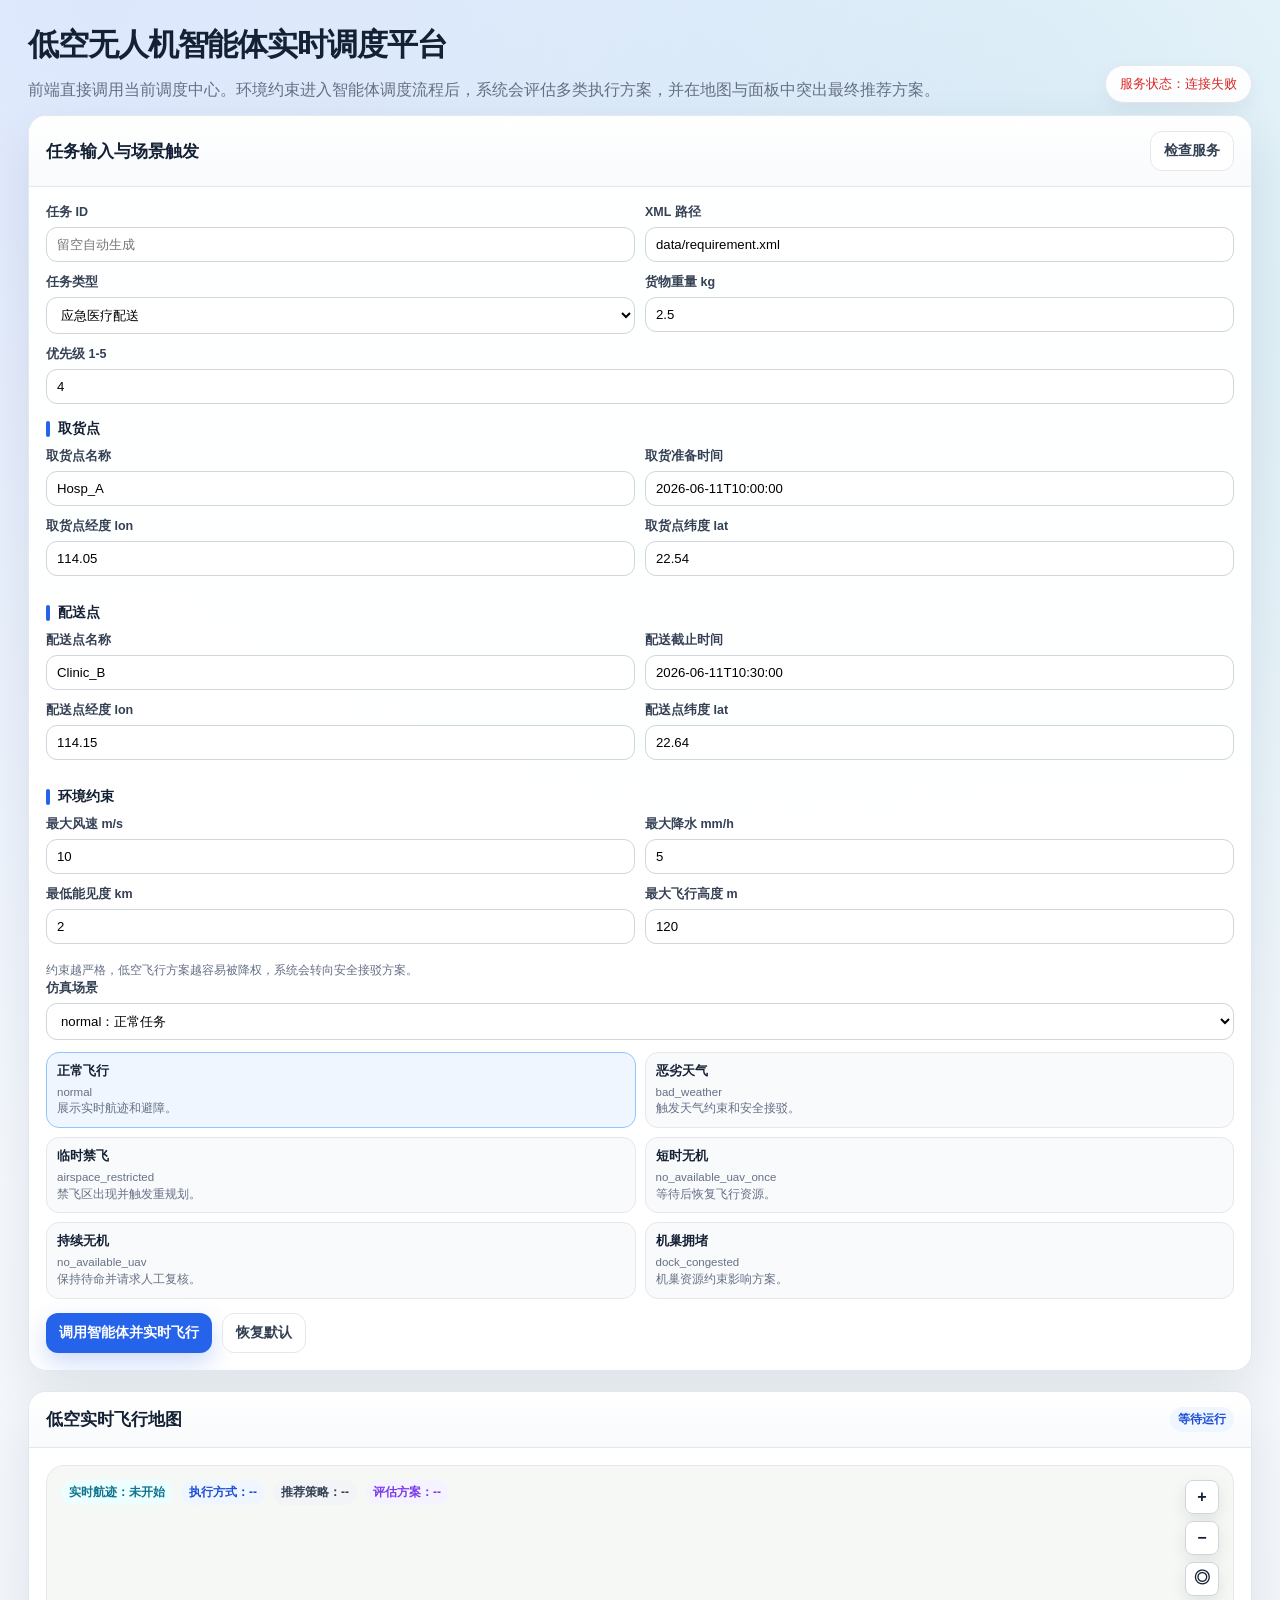
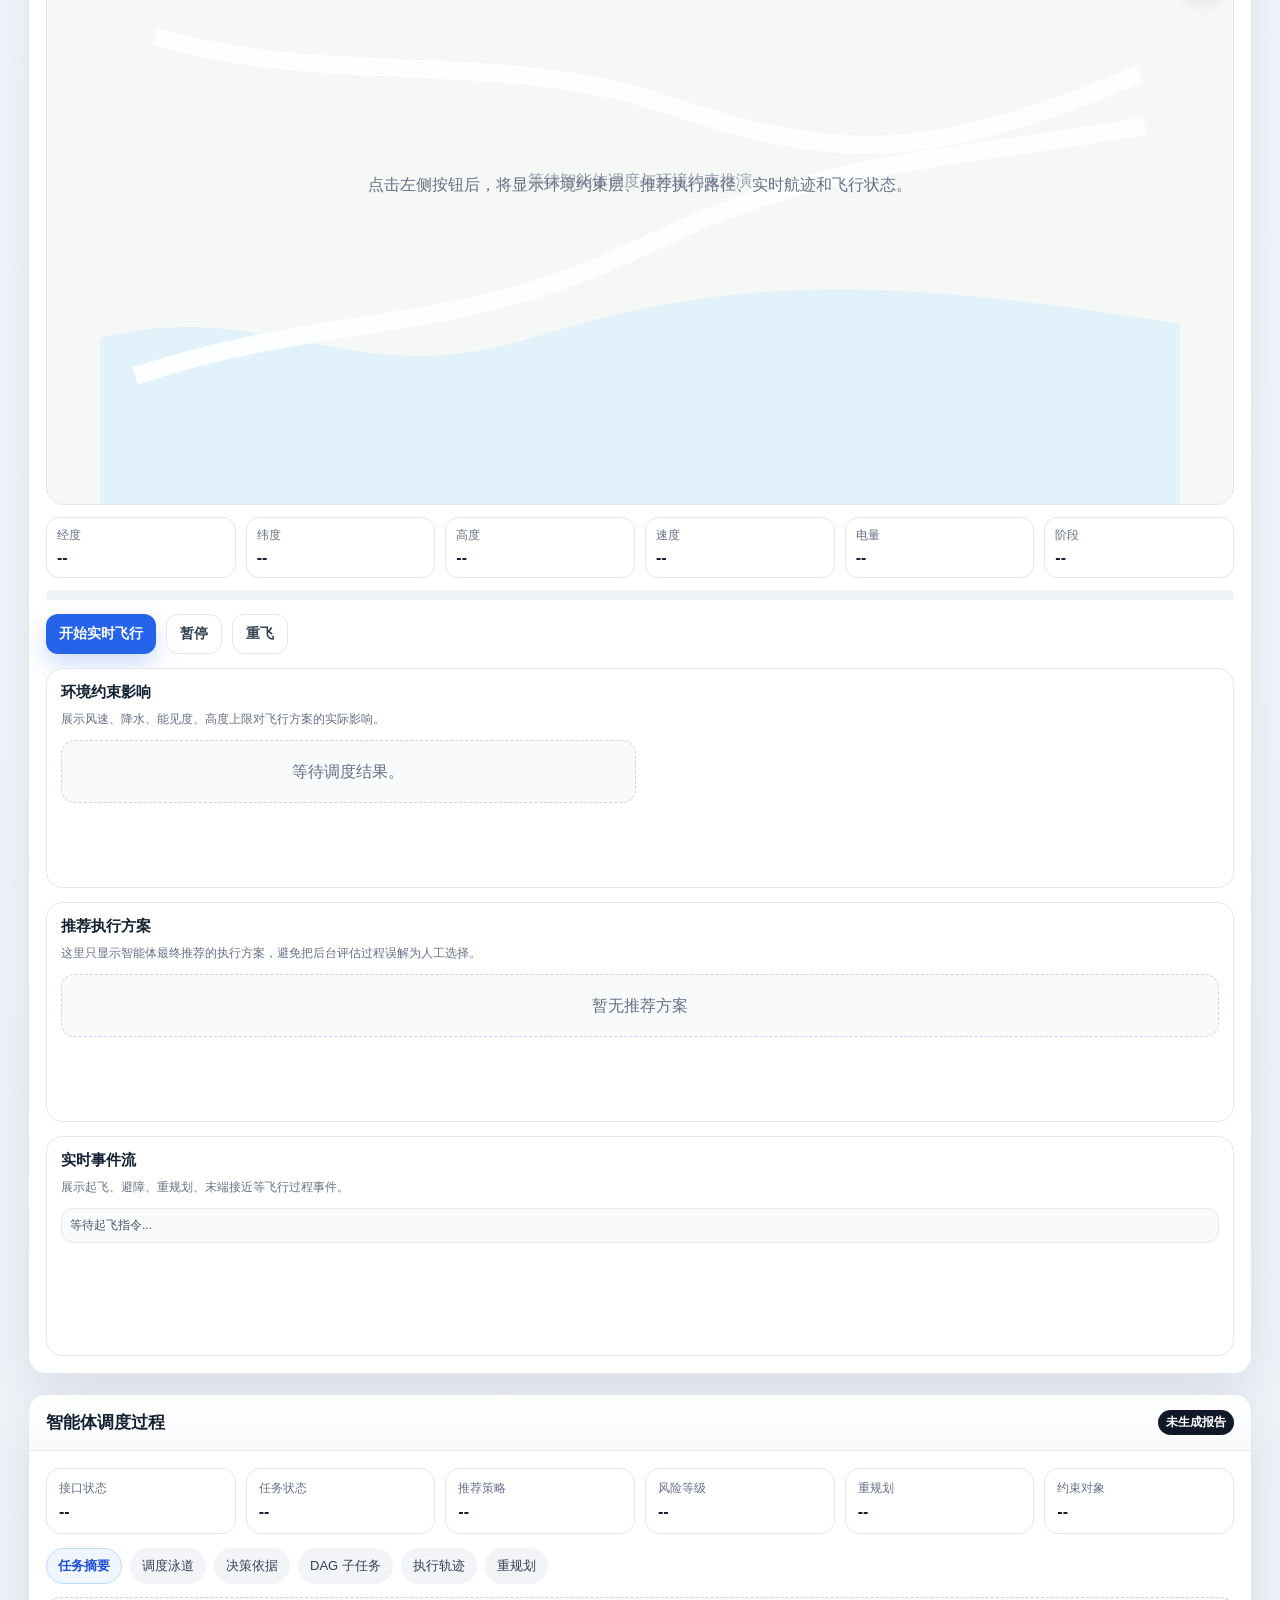
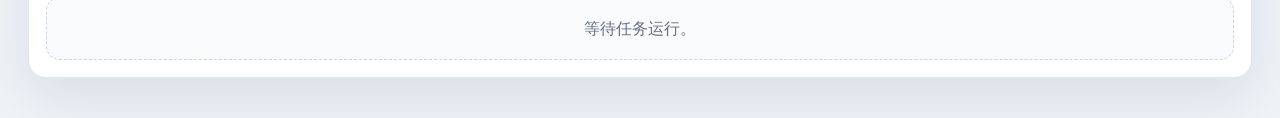
==== agent_code-master/frontend/index.html @ 15589f0a "Localize execution mode and clarify environmental constraint impacts" ====
<!doctype html>
<html lang="zh-CN">
<head>
  <meta charset="utf-8" />
  <meta name="viewport" content="width=device-width, initial-scale=1" />
  <title>低空无人机智能体实时调度平台</title>
  <style>
    :root{
      --bg:#eef3f8;--panel:#fff;--soft:#f8fafc;--text:#142033;--muted:#667085;--line:#e5e7eb;
      --blue:#2563eb;--cyan:#0891b2;--green:#059669;--red:#dc2626;--orange:#d97706;--purple:#7c3aed;--dark:#0f172a;--map:#f3f5ef;
      --shadow:0 20px 52px rgba(15,23,42,.09);--radius:18px
    }
    *{box-sizing:border-box}body{margin:0;min-height:100vh;color:var(--text);font-family:-apple-system,BlinkMacSystemFont,"Segoe UI","Microsoft YaHei",Arial,sans-serif;background:radial-gradient(circle at 8% 0%,rgba(37,99,235,.13),transparent 34%),radial-gradient(circle at 85% 8%,rgba(8,145,178,.12),transparent 30%),linear-gradient(180deg,#f8fbff 0%,var(--bg) 100%)}
    header{max-width:1760px;margin:0 auto;padding:24px 28px 12px}.topbar{display:flex;justify-content:space-between;align-items:flex-end;gap:18px;flex-wrap:wrap}h1{margin:0;font-size:31px;letter-spacing:-.035em}.subtitle{margin-top:10px;color:var(--muted);line-height:1.7;max-width:1120px}.status-pill{background:rgba(255,255,255,.95);border:1px solid var(--line);border-radius:999px;padding:9px 14px;box-shadow:0 8px 20px rgba(15,23,42,.05);font-size:13px;color:var(--muted)}
    main{max-width:1760px;margin:0 auto;padding:0 28px 40px;display:grid;grid-template-columns:430px minmax(900px,1fr);gap:20px}@media(max-width:1280px){main{grid-template-columns:1fr}}@media(max-width:720px){header,main{padding-left:14px;padding-right:14px}}
    .card{background:rgba(255,255,255,.96);border:1px solid rgba(226,232,240,.98);border-radius:var(--radius);box-shadow:var(--shadow);overflow:hidden}.card-header{display:flex;justify-content:space-between;align-items:center;gap:12px;padding:15px 17px;border-bottom:1px solid var(--line);background:linear-gradient(180deg,#fff,#f8fafc)}.card-header h2{margin:0;font-size:17px}.card-body{padding:17px}
    label{display:block;margin-bottom:6px;font-size:12.5px;font-weight:800;color:#344054}input,select{width:100%;border:1px solid #d0d5dd;background:#fff;border-radius:11px;padding:9px 10px;font-size:13.2px;outline:none}input:focus,select:focus{border-color:#93c5fd;box-shadow:0 0 0 4px rgba(59,130,246,.13)}.field{margin-bottom:12px}.hint{margin-top:6px;color:var(--muted);font-size:12px;line-height:1.45}.grid-2{display:grid;grid-template-columns:1fr 1fr;gap:10px}.section-title{display:flex;align-items:center;gap:8px;margin:16px 0 10px;font-size:14px;font-weight:900}.section-title:before{content:'';width:4px;height:16px;border-radius:999px;background:var(--blue)}
    button{border:none;border-radius:12px;padding:10px 13px;font-size:13.5px;font-weight:900;cursor:pointer;transition:transform .12s,background .12s,box-shadow .12s}button:hover{transform:translateY(-1px)}button:disabled{opacity:.55;cursor:not-allowed;transform:none}.btn-row{display:flex;gap:10px;flex-wrap:wrap;margin-top:14px}.btn-primary{background:var(--blue);color:#fff;box-shadow:0 10px 24px rgba(37,99,235,.23)}.btn-ghost{background:#fff;color:#344054;border:1px solid var(--line)}
    .scenario-grid{display:grid;grid-template-columns:1fr 1fr;gap:9px}.scenario{padding:10px;border:1px solid var(--line);border-radius:13px;background:var(--soft);cursor:pointer;transition:all .14s}.scenario.active,.scenario:hover{background:#eff6ff;border-color:#93c5fd}.scenario strong{display:block;font-size:12.5px}.scenario span{display:block;color:var(--muted);font-size:11.5px;line-height:1.45;margin-top:4px}
    .right-grid{display:grid;gap:20px}.map-wrap{border:1px solid var(--line);border-radius:18px;overflow:hidden;position:relative;height:640px;background:var(--map)}#flightSvg{width:100%;height:640px;display:block}.map-empty{position:absolute;inset:0;display:flex;align-items:center;justify-content:center;text-align:center;color:var(--muted);padding:28px;line-height:1.7;pointer-events:none;background:rgba(248,251,255,.32)}.map-badge{position:absolute;left:14px;top:14px;display:flex;gap:8px;flex-wrap:wrap;z-index:5}.map-tools{position:absolute;right:14px;top:14px;display:grid;gap:7px;z-index:5}.tool-btn{width:34px;height:34px;border-radius:8px;background:rgba(255,255,255,.96);border:1px solid #d0d5dd;display:grid;place-items:center;font-weight:900;box-shadow:0 6px 16px rgba(15,23,42,.09)}
    .tag{display:inline-flex;align-items:center;border-radius:999px;padding:4px 8px;font-size:12px;font-weight:900;background:#f2f4f7;color:#344054;white-space:nowrap}.tag.good{background:#ecfdf3;color:var(--green)}.tag.warn{background:#fffaeb;color:var(--orange)}.tag.bad{background:#fef2f2;color:var(--red)}.tag.blue{background:#eff6ff;color:#1d4ed8}.tag.cyan{background:#ecfeff;color:#0e7490}.tag.purple{background:#f5f3ff;color:var(--purple)}.tag.dark{background:#111827;color:#fff}
    .below-map{display:grid;grid-template-columns:1.05fr 1.15fr 1fr;gap:14px;margin-top:14px}@media(max-width:1280px){.below-map{grid-template-columns:1fr}}.panel-box{border:1px solid var(--line);border-radius:16px;background:#fff;padding:14px;min-height:220px}.panel-box h3{margin:0 0 8px;font-size:15px}.panel-sub{margin:0 0 12px;color:var(--muted);font-size:12px;line-height:1.5}
    .constraint-grid{display:grid;grid-template-columns:1fr 1fr;gap:9px}.constraint{border:1px solid var(--line);border-radius:12px;padding:10px;background:#f8fafc}.constraint .name{font-size:11.5px;color:var(--muted);margin-bottom:5px}.constraint .value{font-size:15px;font-weight:900}.constraint.good{border-color:#bbf7d0;background:#ecfdf3}.constraint.warn{border-color:#fed7aa;background:#fff7ed}.constraint.bad{border-color:#fecaca;background:#fef2f2}
    .metric-grid{display:grid;grid-template-columns:repeat(6,1fr);gap:10px;margin-top:12px}@media(max-width:1000px){.metric-grid{grid-template-columns:repeat(2,1fr)}}.metric{background:#fff;border:1px solid var(--line);border-radius:13px;padding:10px}.metric .name{color:var(--muted);font-size:11.5px;margin-bottom:6px}.metric .value{font-size:16px;font-weight:900;overflow-wrap:anywhere}.progress-wrap{margin-top:12px;background:#eef2f7;border-radius:999px;overflow:hidden;height:10px}.progress-bar{height:100%;width:0%;background:linear-gradient(90deg,#2563eb,#06b6d4,#10b981)}
    .event-list{display:grid;gap:8px;max-height:245px;overflow:auto}.event-item{border:1px solid var(--line);border-radius:12px;padding:8px;background:#f8fafc;font-size:12px;color:#475467;line-height:1.45}.event-item.active{border-color:#06b6d4;background:#ecfeff;color:#0e7490;font-weight:800}.recommend-box{border:1px solid #bfdbfe;background:#eff6ff;border-radius:14px;padding:12px}.recommend-box h4{margin:0 0 8px;font-size:15px}.recommend-box p{margin:6px 0;color:#334155;font-size:12.5px;line-height:1.55}.reason-list{display:grid;gap:7px;margin-top:10px}.reason-item{background:#fff;border:1px solid #dbeafe;border-radius:10px;padding:8px;font-size:12px;color:#334155;line-height:1.45}
    .kpis{display:grid;grid-template-columns:repeat(6,minmax(0,1fr));gap:10px;margin-bottom:14px}@media(max-width:980px){.kpis{grid-template-columns:repeat(2,1fr)}}.kpi{border:1px solid var(--line);border-radius:14px;padding:12px;background:#fff}.kpi .name{color:var(--muted);font-size:11.5px;margin-bottom:7px}.kpi .value{font-size:16px;font-weight:900;overflow-wrap:anywhere}.tabs{display:flex;gap:8px;flex-wrap:wrap;margin-bottom:13px}.tab{padding:8px 11px;border-radius:999px;background:#f2f4f7;color:#344054;font-size:13px;cursor:pointer;border:1px solid transparent}.tab.active{background:#eff6ff;color:#1d4ed8;border-color:#bfdbfe;font-weight:900}.panel{display:none}.panel.active{display:block}table{width:100%;border-collapse:collapse;border:1px solid var(--line);border-radius:12px;overflow:hidden;font-size:12.8px}th,td{text-align:left;padding:9px 10px;border-bottom:1px solid var(--line);vertical-align:top}th{background:#f8fafc;color:#475467;font-size:12px}tr:last-child td{border-bottom:none}.log-list{display:grid;gap:8px}.log-item{border:1px solid var(--line);background:#fff;border-radius:13px;padding:10px}.log-top{display:flex;justify-content:space-between;gap:8px;flex-wrap:wrap;margin-bottom:6px}.log-desc{color:var(--muted);font-size:12px;line-height:1.55;overflow-wrap:anywhere}.empty{padding:18px;border:1px dashed #cbd5e1;border-radius:14px;color:var(--muted);background:#f8fafc;text-align:center;line-height:1.6}.error-box{display:none;margin-top:13px;padding:12px;border:1px solid #fecaca;border-radius:13px;background:#fef2f2;color:#991b1b;white-space:pre-wrap;font-size:12.8px;line-height:1.55}.swimlane{display:grid;gap:10px}.lane{display:grid;grid-template-columns:150px 1fr;gap:10px;align-items:stretch}.lane-title{background:#111827;color:#fff;border-radius:12px;padding:10px;font-weight:900;font-size:12.5px}.lane-body{display:flex;gap:8px;flex-wrap:wrap;border:1px solid var(--line);border-radius:12px;padding:9px;background:#fff}.task-box{min-width:135px;border:1px solid var(--line);border-radius:12px;padding:9px;background:#f8fafc}.task-box strong{display:block;font-size:12.5px;margin-bottom:5px}.task-box small{color:var(--muted);line-height:1.4}
  </style>
</head>
<body>
<header><div class="topbar"><div><h1>低空无人机智能体实时调度平台</h1><div class="subtitle">前端直接调用当前调度中心。环境约束进入智能体调度流程后，系统会评估多类执行方案，并在地图与面板中突出最终推荐方案。</div></div><div class="status-pill" id="serviceStatus">服务状态：未检查</div></div></header>
<main>
  <section class="card"><div class="card-header"><h2>任务输入与场景触发</h2><button class="btn-ghost" onclick="checkHealth()">检查服务</button></div><div class="card-body">
    <div class="grid-2"><div class="field"><label>任务 ID</label><input id="taskId" placeholder="留空自动生成"></div><div class="field"><label>XML 路径</label><input id="xmlPath" value="data/requirement.xml"></div></div>
    <div class="grid-2"><div class="field"><label>任务类型</label><select id="missionType"><option value="emergency_medical">应急医疗配送</option><option value="emergency_supply">应急物资配送</option><option value="standard_delivery">普通低空配送</option></select></div><div class="field"><label>货物重量 kg</label><input id="cargoWeight" type="number" step="0.1" value="2.5"></div></div>
    <div class="field"><label>优先级 1-5</label><input id="priority" type="number" min="1" max="5" value="4"></div>
    <div class="section-title">取货点</div><div class="grid-2"><div class="field"><label>取货点名称</label><input id="pickupId" value="Hosp_A"></div><div class="field"><label>取货准备时间</label><input id="pickupReady" value="2026-06-11T10:00:00"></div></div><div class="grid-2"><div class="field"><label>取货点经度 lon</label><input id="pickupLon" type="number" step="0.000001" value="114.05"></div><div class="field"><label>取货点纬度 lat</label><input id="pickupLat" type="number" step="0.000001" value="22.54"></div></div>
    <div class="section-title">配送点</div><div class="grid-2"><div class="field"><label>配送点名称</label><input id="dropoffId" value="Clinic_B"></div><div class="field"><label>配送截止时间</label><input id="dropoffDeadline" value="2026-06-11T10:30:00"></div></div><div class="grid-2"><div class="field"><label>配送点经度 lon</label><input id="dropoffLon" type="number" step="0.000001" value="114.15"></div><div class="field"><label>配送点纬度 lat</label><input id="dropoffLat" type="number" step="0.000001" value="22.64"></div></div>
    <div class="section-title">环境约束</div><div class="grid-2"><div class="field"><label>最大风速 m/s</label><input id="maxWind" type="number" step="0.1" value="10"></div><div class="field"><label>最大降水 mm/h</label><input id="maxRain" type="number" step="0.1" value="5"></div></div><div class="grid-2"><div class="field"><label>最低能见度 km</label><input id="minVisibility" type="number" step="0.1" value="2"></div><div class="field"><label>最大飞行高度 m</label><input id="maxAltitude" type="number" step="1" value="120"></div></div><div class="hint">约束越严格，低空飞行方案越容易被降权，系统会转向安全接驳方案。</div>
    <div class="field"><label>仿真场景</label><select id="scenarioSelect" onchange="setScenario(this.value)"><option value="normal">normal：正常任务</option><option value="bad_weather">bad_weather：恶劣天气</option><option value="airspace_restricted">airspace_restricted：临时禁飞</option><option value="no_available_uav_once">no_available_uav_once：无人机短时不可用</option><option value="no_available_uav">no_available_uav：持续无可用无人机</option><option value="dock_congested">dock_congested：机巢拥堵</option></select></div>
    <div class="scenario-grid" id="scenarioGrid"></div><div class="btn-row"><button class="btn-primary" id="runBtn" onclick="submitTask()">调用智能体并实时飞行</button><button class="btn-ghost" onclick="resetDefaults()">恢复默认</button></div><div class="error-box" id="errorBox"></div>
  </div></section>
  <section class="right-grid">
    <section class="card"><div class="card-header"><h2>低空实时飞行地图</h2><span class="tag blue" id="activeScenario">等待运行</span></div><div class="card-body">
      <div class="map-wrap"><div class="map-badge"><span class="tag cyan" id="liveBadge">实时航迹：未开始</span><span class="tag blue" id="mapMode">执行方式：--</span><span class="tag" id="mapAlgo">推荐策略：--</span><span class="tag purple" id="mapCandidateCount">评估方案：--</span></div><div class="map-tools"><div class="tool-btn">+</div><div class="tool-btn">−</div><div class="tool-btn">◎</div></div><svg id="flightSvg" viewBox="0 0 1080 640" aria-label="低空实时飞行地图"></svg><div class="map-empty" id="mapEmpty">点击左侧按钮后，将显示环境约束层、推荐执行路径、实时航迹和飞行状态。</div></div>
      <div class="metric-grid"><div class="metric"><div class="name">经度</div><div class="value" id="teleLon">--</div></div><div class="metric"><div class="name">纬度</div><div class="value" id="teleLat">--</div></div><div class="metric"><div class="name">高度</div><div class="value" id="teleAlt">--</div></div><div class="metric"><div class="name">速度</div><div class="value" id="teleSpeed">--</div></div><div class="metric"><div class="name">电量</div><div class="value" id="teleBattery">--</div></div><div class="metric"><div class="name">阶段</div><div class="value" id="telePhase">--</div></div></div><div class="progress-wrap"><div class="progress-bar" id="liveProgress"></div></div><div class="btn-row"><button class="btn-primary" onclick="playTelemetry()">开始实时飞行</button><button class="btn-ghost" onclick="pauseTelemetry()">暂停</button><button class="btn-ghost" onclick="restartTelemetry()">重飞</button></div>
      <div class="below-map"><div class="panel-box"><h3>环境约束影响</h3><p class="panel-sub">展示风速、降水、能见度、高度上限对飞行方案的实际影响。</p><div class="constraint-grid" id="constraintPanel"><div class="empty">等待调度结果。</div></div></div><div class="panel-box"><h3>推荐执行方案</h3><p class="panel-sub">这里只显示智能体最终推荐的执行方案，避免把后台评估过程误解为人工选择。</p><div id="routeList"><div class="empty">暂无推荐方案</div></div></div><div class="panel-box"><h3>实时事件流</h3><p class="panel-sub">展示起飞、避障、重规划、末端接近等飞行过程事件。</p><div class="event-list" id="eventList"><div class="event-item">等待起飞指令...</div></div></div></div>
    </div></section>
    <section class="card"><div class="card-header"><h2>智能体调度过程</h2><span class="tag dark" id="reportPath">未生成报告</span></div><div class="card-body"><div class="kpis"><div class="kpi"><div class="name">接口状态</div><div class="value" id="kpiCode">--</div></div><div class="kpi"><div class="name">任务状态</div><div class="value" id="kpiStatus">--</div></div><div class="kpi"><div class="name">推荐策略</div><div class="value" id="kpiAlgo">--</div></div><div class="kpi"><div class="name">风险等级</div><div class="value" id="kpiRisk">--</div></div><div class="kpi"><div class="name">重规划</div><div class="value" id="kpiReplan">--</div></div><div class="kpi"><div class="name">约束对象</div><div class="value" id="kpiObstacles">--</div></div></div><div class="tabs"><div class="tab active" onclick="showTab('summary')">任务摘要</div><div class="tab" onclick="showTab('lanes')">调度泳道</div><div class="tab" onclick="showTab('decision')">决策依据</div><div class="tab" onclick="showTab('tasks')">DAG 子任务</div><div class="tab" onclick="showTab('trace')">执行轨迹</div><div class="tab" onclick="showTab('replan')">重规划</div></div><div class="panel active" id="panel-summary"><div class="empty">等待任务运行。</div></div><div class="panel" id="panel-lanes"><div class="empty">等待调度泳道。</div></div><div class="panel" id="panel-decision"><div class="empty">等待决策依据。</div></div><div class="panel" id="panel-tasks"><div class="empty">暂无子任务。</div></div><div class="panel" id="panel-trace"><div class="empty">暂无执行轨迹。</div></div><div class="panel" id="panel-replan"><div class="empty">暂无重规划事件。</div></div></div></section>
  </section>
</main>
<script>
const scenarios=[{id:'normal',title:'正常飞行',desc:'展示实时航迹和避障。'},{id:'bad_weather',title:'恶劣天气',desc:'触发天气约束和安全接驳。'},{id:'airspace_restricted',title:'临时禁飞',desc:'禁飞区出现并触发重规划。'},{id:'no_available_uav_once',title:'短时无机',desc:'等待后恢复飞行资源。'},{id:'no_available_uav',title:'持续无机',desc:'保持待命并请求人工复核。'},{id:'dock_congested',title:'机巢拥堵',desc:'机巢资源约束影响方案。'}];
let lastResponse=null,telemetry=[],telemetryTimer=null,telemetryIndex=0,projectPoint=null,selectedRouteId='',actualTrail=[],lastHeading=0,currentEvents=[],lastPayload=null;const W=1080,H=640,pad=66;
function init(){resetDefaults(false);renderScenarios();drawEmptyMap();checkHealth(false)}
function resetDefaults(clearTask=true){if(clearTask)document.getElementById('taskId').value='';document.getElementById('xmlPath').value='data/requirement.xml';document.getElementById('missionType').value='emergency_medical';document.getElementById('cargoWeight').value='2.5';document.getElementById('priority').value='4';document.getElementById('pickupId').value='Hosp_A';document.getElementById('pickupLon').value='114.05';document.getElementById('pickupLat').value='22.54';document.getElementById('pickupReady').value='2026-06-11T10:00:00';document.getElementById('dropoffId').value='Clinic_B';document.getElementById('dropoffLon').value='114.15';document.getElementById('dropoffLat').value='22.64';document.getElementById('dropoffDeadline').value='2026-06-11T10:30:00';document.getElementById('maxWind').value='10';document.getElementById('maxRain').value='5';document.getElementById('minVisibility').value='2';document.getElementById('maxAltitude').value='120';setScenario('normal')}
function renderScenarios(){document.getElementById('scenarioGrid').innerHTML=scenarios.map(s=>`<div class="scenario" data-scenario="${s.id}" onclick="setScenario('${s.id}')"><strong>${s.title}</strong><span>${s.id}<br>${s.desc}</span></div>`).join('');setScenario(document.getElementById('scenarioSelect').value)}function setScenario(id){document.getElementById('scenarioSelect').value=id;document.querySelectorAll('.scenario').forEach(el=>el.classList.toggle('active',el.dataset.scenario===id))}function apiUrl(path){return path}async function checkHealth(showError=true){try{const res=await fetch(apiUrl('/health'));const data=await res.json();document.getElementById('serviceStatus').textContent=`服务状态：${data.status} / ${data.service}`;document.getElementById('serviceStatus').style.color='#059669'}catch(e){document.getElementById('serviceStatus').textContent='服务状态：连接失败';document.getElementById('serviceStatus').style.color='#dc2626';if(showError)showErrorBox(`无法访问调度中心：${e.message}`)}}
function numberFrom(id,label){const v=Number(document.getElementById(id).value);if(Number.isNaN(v))throw new Error(`${label} 必须是数字`);return v}function buildPayload(){return{task_id:document.getElementById('taskId').value.trim(),requirement_xml_path:document.getElementById('xmlPath').value.trim()||'data/requirement.xml',mission_type:document.getElementById('missionType').value,delivery_points:[{id:document.getElementById('pickupId').value.trim()||'pickup',lon:numberFrom('pickupLon','取货点经度'),lat:numberFrom('pickupLat','取货点纬度'),role:'pickup',ready_time:document.getElementById('pickupReady').value.trim()},{id:document.getElementById('dropoffId').value.trim()||'dropoff',lon:numberFrom('dropoffLon','配送点经度'),lat:numberFrom('dropoffLat','配送点纬度'),role:'dropoff',deadline:document.getElementById('dropoffDeadline').value.trim()}],cargo_weight_kg:numberFrom('cargoWeight','货物重量'),priority:numberFrom('priority','优先级'),environmental_constraints:{max_wind_speed_mps:numberFrom('maxWind','最大风速'),max_precipitation_mm_h:numberFrom('maxRain','最大降水'),minimum_visibility_km:numberFrom('minVisibility','最低能见度'),maximum_altitude_m:numberFrom('maxAltitude','最大飞行高度')},output_requirements:{format:'json',need_risk_assessment:true,need_orchestration_trace:true},simulation_scenario:document.getElementById('scenarioSelect').value}}
async function submitTask(){clearError();const runBtn=document.getElementById('runBtn');runBtn.disabled=true;document.getElementById('activeScenario').textContent='正在调用调度中心与算法服务...';pauseTelemetry();setEmpty('panel-lanes','正在生成智能体调度泳道...');try{const payload=buildPayload();lastPayload=payload;const res=await fetch(apiUrl('/api/v1/task/submit'),{method:'POST',headers:{'Content-Type':'application/json'},body:JSON.stringify(payload)});const data=await res.json();if(!res.ok)throw new Error(JSON.stringify(data,null,2));lastResponse=data;renderResponse(data,payload.simulation_scenario)}catch(e){showErrorBox(e.message)}finally{runBtn.disabled=false}}
function modeLabel(v){const t=String(v||'');if(t.includes('ground'))return'地面接驳车';if(t.includes('air_ground'))return'空地协同';if(t.includes('uav'))return'无人机';return'低空配送'}function algorithmLabel(v){const t=String(v||'');if(t.includes('TWA'))return'医疗时间窗调度';if(t.includes('Coord'))return'多机任务分配';if(t.includes('AirGround')||t.includes('weather'))return'天气自适应调度';if(t.includes('DRL')||t.includes('LLM'))return'合规避障规划';return t.replaceAll('_',' ')}
function renderResponse(data,scenario){const sol=data.recommended_solution||{};selectedRouteId=sol.subtask_id||'';document.getElementById('activeScenario').textContent=scenario;document.getElementById('kpiCode').textContent=data.code??'--';document.getElementById('kpiStatus').textContent=data.mission_status??'--';document.getElementById('kpiAlgo').textContent=algorithmLabel(sol.algorithm_used||sol.algorithm);document.getElementById('kpiRisk').textContent=data.risk_assessment?.risk_level||'--';document.getElementById('kpiReplan').textContent=data.orchestration?.replan_events?.length??0;document.getElementById('kpiObstacles').textContent=sol.obstacle_zones?.length??0;document.getElementById('reportPath').textContent=data.report_path||'未生成报告';renderSummary(data);renderLanes(data);renderDecision(data);renderTasks(data.execution_status?.task_summary||[]);renderTrace(data.orchestration?.trace||[]);renderReplan(data.orchestration?.replan_events||[]);renderRecommended(data);renderFlightMap(data);showTab('summary')}
function renderSummary(data){const sol=data.recommended_solution||{},risk=data.risk_assessment||{};document.getElementById('panel-summary').innerHTML=`<table><tr><th>项目</th><th>内容</th></tr><tr><td>推荐执行方式</td><td>${modeLabel(sol.operational_mode||sol.assigned_vehicle_type)}，${algorithmLabel(sol.algorithm_used||sol.algorithm)}</td></tr><tr><td>智能体选择逻辑</td><td>系统先完成环境检查、资源检查和路径规划，再由风险评估智能体比较安全性、时效、能耗、资源状态，输出最终推荐。</td></tr><tr><td>环境约束影响</td><td>${constraintNarrative(data,sol)}</td></tr><tr><td>距离、耗时、能耗</td><td>${sol.flight_distance_km??'--'} km，${sol.estimated_duration_mins??'--'} min，${sol.estimated_energy_kj??'--'} kJ</td></tr><tr><td>风险评估</td><td>${escapeHtml(risk.risk_level||'--')}，score=${risk.risk_score??'--'}</td></tr></table>`}
function constraintNarrative(data,sol){const w=data.risk_assessment?.weather_snapshot||{},c=lastPayload?.environmental_constraints||{};const routeMax=Math.max(...(sol.route_polyline_geo||[]).map(p=>p.altitude_m||0),0);const arr=[];arr.push(w.wind_speed_mps>c.max_wind_speed_mps?'风速超限，低空飞行方案降权':'风速满足阈值');arr.push(w.precipitation_mm_h>c.max_precipitation_mm_h?'降水超限，触发天气影响区':'降水满足阈值');arr.push(w.visibility_km<c.minimum_visibility_km?'能见度不足，触发安全接驳':'能见度满足阈值');arr.push(routeMax>c.maximum_altitude_m?'高度超过上限':'高度满足上限');return arr.join('；')}
function renderRecommended(data){const sol=data.recommended_solution||{};const count=(data.candidate_solutions||[]).length;document.getElementById('routeList').innerHTML=`<div class="recommend-box"><h4>${modeLabel(sol.operational_mode||sol.assigned_vehicle_type)} · ${algorithmLabel(sol.algorithm_used||sol.algorithm)}</h4><p>后台共评估 ${count} 类执行方案，页面只展示最终推荐，避免误解为人工选择。</p><p>距离：${sol.flight_distance_km??'--'} km　预计耗时：${sol.estimated_duration_mins??'--'} min　能耗：${sol.estimated_energy_kj??'--'} kJ</p><div class="reason-list"><div class="reason-item">${constraintNarrative(data,sol)}</div><div class="reason-item">路径冲突检查 ${sol.route_conflict_checks?.length||0} 项，约束对象 ${sol.obstacle_zones?.length||0} 个。</div><div class="reason-item">当前执行方式：${modeLabel(sol.operational_mode||sol.assigned_vehicle_type)}。在恶劣天气下，地面接驳车表示系统暂不派无人机穿越风险区，改用地面车辆完成安全转运。</div></div></div>`}
function renderConstraintPanel(data,sol){const w=data.risk_assessment?.weather_snapshot||{},c=lastPayload?.environmental_constraints||{};const routeMax=Math.max(...(sol.route_polyline_geo||[]).map(p=>p.altitude_m||0),0);const items=[['风速约束',`${w.wind_speed_mps??'--'} / ${c.max_wind_speed_mps} m/s`,w.wind_speed_mps>c.max_wind_speed_mps?'bad':'good','超限时低空飞行方案降权'],['降水约束',`${w.precipitation_mm_h??'--'} / ${c.max_precipitation_mm_h} mm/h`,w.precipitation_mm_h>c.max_precipitation_mm_h?'bad':'good','超限时显示天气影响区'],['能见度约束',`${w.visibility_km??'--'} / ${c.minimum_visibility_km} km`,w.visibility_km<c.minimum_visibility_km?'bad':'good','不足时推荐安全接驳'],['高度上限',`${routeMax} / ${c.maximum_altitude_m} m`,routeMax>c.maximum_altitude_m?'bad':(routeMax>c.maximum_altitude_m*0.85?'warn':'good'),'限制跨越高度']];document.getElementById('constraintPanel').innerHTML=items.map(i=>`<div class="constraint ${i[2]}"><div class="name">${i[0]}</div><div class="value">${i[1]}</div><div class="hint">${i[3]}</div></div>`).join('')}
function renderLanes(data){const tasks=data.execution_status?.task_summary||[];const byStage={environment_check:[],route_planning:[],risk_assessment:[],report:[]};tasks.forEach(t=>{(byStage[t.stage]||=[]).push(t)});const lanes=[['输入理解',['InputAgent','UnderstandingAgent','DecomposeAgent','PlanningAgent'].map(x=>({subtask_id:x,status:'SUCCESS',tool_name:'规则智能体',reason:'接收表单参数，生成任务图和调度计划'}))],['环境检查',byStage.environment_check||[]],['方案评估',byStage.route_planning||[]],['风险推荐',[...(byStage.risk_assessment||[]),...(byStage.report||[])]],['重规划',(data.orchestration?.replan_events||[]).map(e=>({subtask_id:e.event,status:e.event.includes('fail')?'FAILED':'SUCCESS',tool_name:e.fallback_tool||e.tool_name||'ReplanDecisionAgent',reason:e.reason||JSON.stringify(e)}))]];document.getElementById('panel-lanes').innerHTML=`<div class="swimlane">${lanes.map(([name,items])=>`<div class="lane"><div class="lane-title">${name}</div><div class="lane-body">${items.length?items.map(t=>`<div class="task-box"><strong>${escapeHtml(t.subtask_id||t.event)}</strong>${statusTag(t.status||'SUCCESS')}<small>${escapeHtml(t.tool_name||'')}<br>${escapeHtml(t.reason||'')}</small></div>`).join(''):'<span class="tag">无</span>'}</div></div>`).join('')}</div>`}
function renderDecision(data){const sol=data.recommended_solution||{},risk=data.risk_assessment||{};const steps=sol.agent_decision_steps||[];const checks=sol.route_conflict_checks||[];document.getElementById('panel-decision').innerHTML=`<div class="log-list"><div class="log-item"><div class="log-top"><strong>智能体推荐依据</strong><span class="tag blue">${algorithmLabel(sol.algorithm_used||sol.algorithm)}</span></div><div class="log-desc">${(risk.decision_basis||[]).map(x=>escapeHtml(x.replaceAll('或','与'))).join('<br>')||'综合比较风险、耗时、能耗、合规性和资源状态。'}</div></div>${steps.map(s=>`<div class="log-item"><div class="log-top"><strong>${escapeHtml(s.agent)}</strong><span class="tag purple">${escapeHtml(s.action)}</span></div><div class="log-desc">原因：${escapeHtml(s.reason)}<br>结果：${escapeHtml(s.result)}</div></div>`).join('')}<div class="log-item"><div class="log-top"><strong>路径冲突检查</strong><span class="tag warn">${checks.length} 项</span></div><div class="log-desc">${checks.map(c=>`${escapeHtml(c.name)}：${escapeHtml(c.status)}，${escapeHtml(c.rule)}`).join('<br>')||'--'}</div></div></div>`}
function renderTasks(rows){if(!rows.length)return setEmpty('panel-tasks','暂无子任务。');document.getElementById('panel-tasks').innerHTML=`<table><thead><tr><th>子任务</th><th>阶段</th><th>工具</th><th>状态</th><th>依赖</th><th>说明</th></tr></thead><tbody>${rows.map(r=>`<tr><td>${escapeHtml(r.subtask_id)}</td><td>${escapeHtml(r.stage)}</td><td>${escapeHtml(r.tool_name)}</td><td>${statusTag(r.status)}</td><td>${escapeHtml((r.dependencies||[]).join(', ')||'-')}</td><td>${escapeHtml(r.reason||r.message||'')}</td></tr>`).join('')}</tbody></table>`}
function renderTrace(rows){if(!rows.length)return setEmpty('panel-trace','暂无执行轨迹。');document.getElementById('panel-trace').innerHTML=`<div class="log-list">${rows.map(x=>`<div class="log-item"><div class="log-top"><strong>#${x.step??'-'} ${escapeHtml(x.event)}</strong>${x.subtask_id?`<span class="tag blue">${escapeHtml(x.subtask_id)}</span>`:''}</div><div class="log-desc">${escapeHtml(JSON.stringify(x,null,2))}</div></div>`).join('')}</div>`}
function renderReplan(rows){if(!rows.length)return setEmpty('panel-replan','本次没有触发重规划。');document.getElementById('panel-replan').innerHTML=`<div class="log-list">${rows.map(x=>`<div class="log-item"><div class="log-top"><strong>${escapeHtml(x.event)}</strong>${x.subtask_id?`<span class="tag warn">${escapeHtml(x.subtask_id)}</span>`:''}</div><div class="log-desc">${escapeHtml(JSON.stringify(x,null,2))}</div></div>`).join('')}</div>`}
function renderFlightMap(data,autoPlay=true){const candidates=data.candidate_solutions||[];const sol=data.recommended_solution||{};const route=sol.route_polyline_geo||[];telemetry=sol.telemetry_stream||[];currentEvents=sol.tactical_events||[];telemetryIndex=0;actualTrail=[];pauseTelemetry();document.getElementById('mapMode').textContent=`执行方式：${modeLabel(sol.operational_mode||sol.assigned_vehicle_type)}`;document.getElementById('mapAlgo').textContent=`推荐策略：${algorithmLabel(sol.algorithm_used||sol.algorithm)}`;document.getElementById('mapCandidateCount').textContent=`评估方案：${candidates.length}`;document.getElementById('liveBadge').textContent='实时航迹：待起飞';document.getElementById('liveProgress').style.width='0%';renderEventList(0);renderConstraintPanel(data,sol);if(!route.length){drawEmptyMap();return}document.getElementById('mapEmpty').style.display='none';const svg=document.getElementById('flightSvg');const allRoutes=candidates.flatMap(c=>c.route_polyline_geo||[]);const allObs=candidates.flatMap(c=>c.obstacle_zones||[]);const bounds=mergeBounds(allRoutes.length?allRoutes:route,allObs);projectPoint=(lon,lat)=>({x:pad+(Number(lon)-bounds.min_lon)/((bounds.max_lon-bounds.min_lon)||1)*(W-pad*2),y:H-pad-(Number(lat)-bounds.min_lat)/((bounds.max_lat-bounds.min_lat)||1)*(H-pad*2)});svg.innerHTML=`<defs><filter id="shadow" x="-40%" y="-40%" width="180%" height="180%"><feDropShadow dx="0" dy="9" stdDeviation="8" flood-color="#0f172a" flood-opacity=".25"/></filter><linearGradient id="waterGrad" x1="0" x2="1"><stop offset="0" stop-color="#bde7ff"/><stop offset="1" stop-color="#8bdaf1"/></linearGradient><linearGradient id="liveGrad" x1="0" x2="1"><stop offset="0" stop-color="#2563eb"/><stop offset=".45" stop-color="#06b6d4"/><stop offset="1" stop-color="#10b981"/></linearGradient><pattern id="windPattern" width="34" height="18" patternUnits="userSpaceOnUse"><path d="M2 9 H22 M16 4 L24 9 L16 14" stroke="#d97706" stroke-width="2" fill="none" opacity=".38"/></pattern><pattern id="rainPattern" width="18" height="18" patternUnits="userSpaceOnUse"><path d="M5 2 L1 12 M14 4 L10 16" stroke="#2563eb" stroke-width="2" opacity=".36"/></pattern></defs>${drawBaseMap(bounds,route)}${drawConstraintOverlay(data,sol)}${drawObstacles(allObs)}${drawRecommendedRoute(sol)}${drawSelectedRouteNodes(route)}<path id="actualTrackGlow" d="" fill="none" stroke="#22d3ee" stroke-width="18" stroke-linecap="round" opacity=".18"/><path id="actualTrack" d="" fill="none" stroke="url(#liveGrad)" stroke-width="7" stroke-linecap="round" stroke-linejoin="round" filter="url(#shadow)"/><g id="droneGroup" filter="url(#shadow)">${droneIconSvg()}</g><g id="livePulse"><circle cx="0" cy="0" r="21" fill="rgba(6,182,212,.16)" stroke="#06b6d4" stroke-width="2"/></g>${drawScaleBar()}<text x="66" y="615" fill="#475467" font-size="12">蓝色区域表示恶劣天气影响范围，橙色箭头表示风场影响，地图不会再整屏变红。</text>`;setTelemetryFrame(0);if(autoPlay)playTelemetry()}
function drawConstraintOverlay(data,sol){const w=data.risk_assessment?.weather_snapshot||{},c=lastPayload?.environmental_constraints||{};const routeMax=Math.max(...(sol.route_polyline_geo||[]).map(p=>p.altitude_m||0),0);let svg='';if(w.wind_speed_mps>c.max_wind_speed_mps)svg+=`<ellipse cx="285" cy="170" rx="210" ry="95" fill="url(#windPattern)" stroke="#d97706" stroke-width="3" stroke-dasharray="10 8" opacity=".55"/><rect x="88" y="72" width="350" height="34" rx="17" fill="rgba(255,247,237,.96)" stroke="#d97706"/><text x="106" y="94" fill="#92400e" font-size="13" font-weight="900">风速超过阈值，低空飞行方案降权</text>`;if(w.precipitation_mm_h>c.max_precipitation_mm_h||w.visibility_km<c.minimum_visibility_km)svg+=`<ellipse cx="795" cy="245" rx="185" ry="116" fill="url(#rainPattern)" stroke="#2563eb" stroke-width="3" stroke-dasharray="10 8" opacity=".62"/><rect x="638" y="104" width="340" height="40" rx="20" fill="rgba(239,246,255,.96)" stroke="#2563eb"/><text x="658" y="129" fill="#1d4ed8" font-size="13" font-weight="900">恶劣天气影响区，推荐安全接驳</text>`;if(routeMax>c.maximum_altitude_m*0.85)svg+=`<rect x="64" y="548" width="340" height="38" rx="19" fill="rgba(255,247,237,.96)" stroke="#d97706"/><text x="86" y="572" fill="#92400e" font-size="13" font-weight="900">高度接近上限，限制跨越高度</text>`;return svg}
function drawBaseMap(bounds,route){const pickup=route[0],dropoff=route[route.length-1];let blocks='';for(let i=0;i<34;i++){const x=85+(i%9)*105+(i%3)*12,y=92+Math.floor(i/9)*105+(i%2)*14,w=54+(i%4)*10,h=38+(i%5)*8;blocks+=`<rect x="${x}" y="${y}" width="${w}" height="${h}" rx="7" fill="#e5e7dc" stroke="#d1d5c9" opacity=".75"/>`}const river='<path d="M 0 472 C 170 430,250 526,424 474 S 730 400,1080 458 L 1080 640 L 0 640 Z" fill="url(#waterGrad)" opacity=".55"/><path d="M 0 472 C 170 430,250 526,424 474 S 730 400,1080 458" fill="none" stroke="#48b8e8" stroke-width="5" opacity=".65"/>';const roads=['M 35 510 C 228 446,360 470,540 382 S 810 300,1045 260','M 55 170 C 225 222,395 182,565 238 S 820 300,1040 208','M 175 65 C 280 210,222 360,392 590','M 805 42 C 706 196,763 398,680 610','M 96 292 C 240 310,330 330,450 300 S 690 230,860 260'].map((d,i)=>`<path d="${d}" fill="none" stroke="#fff" stroke-width="18"/><path d="${d}" fill="none" stroke="${i<2?'#f6c26b':'#aab7c4'}" stroke-width="3"/>`).join('');const poi=(p,type)=>{if(!p)return'';const q=projectPoint(p.lon,p.lat);const color=type==='pickup'?'#059669':'#dc2626',label=type==='pickup'?'医院取货点':'诊所配送点';return`<g filter="url(#shadow)"><path d="M${q.x} ${q.y-26} C${q.x-18} ${q.y-26} ${q.x-26} ${q.y-12} ${q.x-26} ${q.y+2} C${q.x-26} ${q.y+22} ${q.x} ${q.y+38} ${q.x} ${q.y+38} C${q.x} ${q.y+38} ${q.x+26} ${q.y+22} ${q.x+26} ${q.y+2} C${q.x+26} ${q.y-12} ${q.x+18} ${q.y-26} ${q.x} ${q.y-26}Z" fill="${color}"/><circle cx="${q.x}" cy="${q.y}" r="10" fill="#fff"/><text x="${q.x}" y="${q.y+4}" text-anchor="middle" fill="${color}" font-size="12" font-weight="900">${type==='pickup'?'H':'D'}</text><rect x="${q.x+18}" y="${q.y-30}" width="92" height="24" rx="12" fill="rgba(255,255,255,.96)" stroke="#e5e7eb"/><text x="${q.x+30}" y="${q.y-14}" fill="#172033" font-size="12" font-weight="900">${label}</text></g>`};return`<rect width="1080" height="640" fill="#f3f5ef"/>${blocks}<path d="M760 410 C820 365 925 380 965 435 C910 504 790 510 735 455 Z" fill="#cfead7" stroke="#9fd2ad"/>${river}${roads}<path d="M 110 130 C 300 95,455 160,620 135 S 850 104,1000 155" fill="none" stroke="#38bdf8" stroke-width="28" opacity=".13"/><path d="M 110 130 C 300 95,455 160,620 135 S 850 104,1000 155" fill="none" stroke="#0891b2" stroke-width="2" stroke-dasharray="12 10" opacity=".42"/>${poi(pickup,'pickup')}${poi(dropoff,'dropoff')}<text x="68" y="48" fill="#334155" font-size="14" font-weight="900">低空配送地图 / UTM Airspace</text>`}
function drawRecommendedRoute(sol){const route=sol.route_polyline_geo||[];if(!route.length)return'';const pts=route.map(p=>projectPoint(p.lon,p.lat));const d=pts.map((p,j)=>`${j?'L':'M'} ${p.x.toFixed(1)} ${p.y.toFixed(1)}`).join(' ');return`<path d="${d}" fill="none" stroke="#475569" stroke-width="22" stroke-linecap="round" stroke-linejoin="round" opacity=".18"/><path d="${d}" fill="none" stroke="#334155" stroke-width="4" stroke-linecap="round" stroke-linejoin="round" stroke-dasharray="10 12" opacity=".72"/>`}
function drawSelectedRouteNodes(route){return route.map(n=>{const p=projectPoint(n.lon,n.lat),fill=n.type==='pickup'?'#059669':n.type==='dropoff'?'#dc2626':n.type?.includes('avoid')?'#d97706':'#2563eb';return`<circle cx="${p.x}" cy="${p.y}" r="11" fill="#fff" stroke="${fill}" stroke-width="4"/><rect x="${p.x+14}" y="${p.y-27}" width="${Math.max(82,(n.name||n.id||'').length*13)}" height="22" rx="11" fill="rgba(255,255,255,.92)" stroke="#e5e7eb"/><text x="${p.x+25}" y="${p.y-12}" fill="#172033" font-size="12" font-weight="900">${escapeHtml(n.name||n.id)}</text>`}).join('')}
function drawObstacles(obstacles){const seen=new Set();return obstacles.filter(o=>{if(seen.has(o.id))return false;seen.add(o.id);return true}).map(o=>{if(o.polyline_geo){const pts=o.polyline_geo.map(p=>projectPoint(p.lon,p.lat));return`<path d="${pts.map((p,i)=>`${i?'L':'M'} ${p.x} ${p.y}`).join(' ')}" fill="none" stroke="#dc2626" stroke-width="9" stroke-dasharray="10 8" opacity=".58"/>`}const p=projectPoint(o.center_lon,o.center_lat);const r=Math.max(34,Math.min(105,(o.radius_km||1)*23));const color=o.kind==='no_fly_zone'?'#dc2626':o.kind==='weather_cell'?'#2563eb':o.kind==='resource_bottleneck'?'#7c3aed':'#d97706';return`<circle cx="${p.x}" cy="${p.y}" r="${r}" fill="${color}20" stroke="${color}" stroke-width="3" stroke-dasharray="8 7"/><rect x="${p.x-r}" y="${p.y-r-30}" width="${Math.max(94,(o.name||'').length*13)}" height="24" rx="12" fill="rgba(255,255,255,.92)" stroke="${color}"/><text x="${p.x-r+10}" y="${p.y-r-14}" fill="${color}" font-size="12" font-weight="900">${escapeHtml(o.name)}</text>`}).join('')}
function droneIconSvg(){return`<g><ellipse cx="0" cy="8" rx="46" ry="16" fill="rgba(15,23,42,.16)"/><line x1="-34" y1="-28" x2="34" y2="28" stroke="#0f172a" stroke-width="6" stroke-linecap="round"/><line x1="34" y1="-28" x2="-34" y2="28" stroke="#0f172a" stroke-width="6" stroke-linecap="round"/><circle cx="-42" cy="-34" r="16" fill="#e0f2fe" stroke="#0284c7" stroke-width="4"/><circle cx="42" cy="-34" r="16" fill="#e0f2fe" stroke="#0284c7" stroke-width="4"/><circle cx="-42" cy="34" r="16" fill="#e0f2fe" stroke="#0284c7" stroke-width="4"/><circle cx="42" cy="34" r="16" fill="#e0f2fe" stroke="#0284c7" stroke-width="4"/><path d="M0 -42 L18 -6 H-18 Z" fill="#06b6d4" stroke="#0f172a" stroke-width="3"/><ellipse cx="0" cy="0" rx="25" ry="17" fill="#111827"/><rect x="-15" y="5" width="30" height="15" rx="5" fill="#2563eb"/><circle cx="0" cy="0" r="5" fill="#f8fafc"/></g>`}
function setTelemetryFrame(i){if(!telemetry.length||!projectPoint)return;telemetryIndex=Math.max(0,Math.min(i,telemetry.length-1));const t=telemetry[telemetryIndex],p=projectPoint(t.lon,t.lat);actualTrail=telemetry.slice(0,telemetryIndex+1).map(x=>projectPoint(x.lon,x.lat));const d=actualTrail.map((q,j)=>`${j?'L':'M'} ${q.x.toFixed(1)} ${q.y.toFixed(1)}`).join(' ');document.getElementById('actualTrack')?.setAttribute('d',d);document.getElementById('actualTrackGlow')?.setAttribute('d',d);if(telemetryIndex>0){const pp=projectPoint(telemetry[telemetryIndex-1].lon,telemetry[telemetryIndex-1].lat);lastHeading=Math.atan2(p.y-pp.y,p.x-pp.x)*180/Math.PI+90}document.getElementById('droneGroup')?.setAttribute('transform',`translate(${p.x} ${p.y}) rotate(${lastHeading}) scale(.72)`);document.getElementById('livePulse')?.setAttribute('transform',`translate(${p.x} ${p.y})`);document.getElementById('teleLon').textContent=Number(t.lon).toFixed(5);document.getElementById('teleLat').textContent=Number(t.lat).toFixed(5);document.getElementById('teleAlt').textContent=`${t.altitude_m} m`;document.getElementById('teleSpeed').textContent=`${t.speed_kmh} km/h`;document.getElementById('teleBattery').textContent=`${t.battery_percent}%`;document.getElementById('telePhase').textContent=phaseLabel(t.phase);document.getElementById('liveProgress').style.width=`${Math.round((telemetryIndex/(telemetry.length-1))*100)}%`;document.getElementById('liveBadge').textContent=`实时航迹：${telemetryIndex+1}/${telemetry.length} 帧`;renderEventList(t.progress||0)}
function phaseLabel(v){const t=String(v||'');if(t.includes('takeoff'))return'起飞';if(t.includes('landing'))return'降落';if(t.includes('avoidance'))return'避障飞行';if(t.includes('cruise'))return'巡航';if(t.includes('ground'))return'地面接驳';if(t.includes('arriving'))return'抵达';return t||'--'}
function renderEventList(progress){const list=document.getElementById('eventList');if(!currentEvents.length){list.innerHTML='<div class="event-item">等待起飞指令...</div>';return}list.innerHTML=currentEvents.map(e=>`<div class="event-item ${progress>=e.progress?'active':''}">${progress>=e.progress?'●':'○'} ${Math.round((e.progress||0)*100)}%　${escapeHtml(e.event||'')}</div>`).join('')}function playTelemetry(){if(!telemetry.length)return;pauseTelemetry();document.getElementById('liveBadge').textContent='实时航迹：飞行中';telemetryTimer=setInterval(()=>{setTelemetryFrame(telemetryIndex+1);if(telemetryIndex>=telemetry.length-1){pauseTelemetry();document.getElementById('liveBadge').textContent='实时航迹：已到达'}},150)}function pauseTelemetry(){if(telemetryTimer){clearInterval(telemetryTimer);telemetryTimer=null}}function restartTelemetry(){telemetryIndex=0;actualTrail=[];setTelemetryFrame(0);playTelemetry()}function mergeBounds(route,obs=[]){const lons=route.map(p=>Number(p.lon)),lats=route.map(p=>Number(p.lat));obs.forEach(o=>{if(o.center_lon){lons.push(Number(o.center_lon));lats.push(Number(o.center_lat))}(o.polyline_geo||[]).forEach(p=>{lons.push(Number(p.lon));lats.push(Number(p.lat))})});const lonPad=Math.max((Math.max(...lons)-Math.min(...lons))*.22,.012),latPad=Math.max((Math.max(...lats)-Math.min(...lats))*.22,.012);return{min_lon:Math.min(...lons)-lonPad,max_lon:Math.max(...lons)+lonPad,min_lat:Math.min(...lats)-latPad,max_lat:Math.max(...lats)+latPad}}function drawScaleBar(){return`<g><rect x="66" y="570" width="118" height="30" rx="8" fill="rgba(255,255,255,.92)" stroke="#d0d5dd"/><line x1="82" y1="588" x2="152" y2="588" stroke="#111827" stroke-width="4"/><text x="158" y="592" fill="#111827" font-size="11" font-weight="900">2 km</text></g>`}function drawEmptyMap(){pauseTelemetry();telemetry=[];document.getElementById('flightSvg').innerHTML='<rect width="1080" height="640" fill="#f3f5ef"/><path d="M 0 472 C 170 430,250 526,424 474 S 730 400,1080 458 L 1080 640 L 0 640 Z" fill="#bde7ff" opacity=".55"/><path d="M 35 510 C 228 446,360 470,540 382 S 810 300,1045 260" fill="none" stroke="#fff" stroke-width="18"/><path d="M 55 170 C 225 222,395 182,565 238 S 820 300,1040 208" fill="none" stroke="#fff" stroke-width="18"/><text x="540" y="320" text-anchor="middle" fill="#667085" font-size="16">等待智能体调度与环境约束推演</text>';document.getElementById('mapEmpty').style.display='flex'}function showTab(name){document.querySelectorAll('.tab').forEach(t=>t.classList.remove('active'));document.querySelectorAll('.panel').forEach(p=>p.classList.remove('active'));const tab=Array.from(document.querySelectorAll('.tab')).find(t=>t.getAttribute('onclick')?.includes(`'${name}'`));if(tab)tab.classList.add('active');document.getElementById(`panel-${name}`).classList.add('active')}function statusTag(status){const text=String(status||'--'),up=text.toUpperCase();if(['SUCCESS','READY_FOR_DISPATCH','200'].includes(up))return`<span class="tag good">成功</span>`;if(['FAILED','BLOCKED','409','ERROR'].includes(up))return`<span class="tag bad">受阻</span>`;if(['RUNNING','PENDING','SKIPPED'].includes(up))return`<span class="tag warn">处理中</span>`;return`<span class="tag">${escapeHtml(text)}</span>`}function setEmpty(id,text){document.getElementById(id).innerHTML=`<div class="empty">${escapeHtml(text)}</div>`}function showErrorBox(text){const box=document.getElementById('errorBox');box.style.display='block';box.textContent=text}function clearError(){const box=document.getElementById('errorBox');box.style.display='none';box.textContent=''}function escapeHtml(v){return String(v??'').replaceAll('&','&amp;').replaceAll('<','&lt;').replaceAll('>','&gt;').replaceAll('"','&quot;').replaceAll("'",'&#039;')}
init();
</script>
</body>
</html>
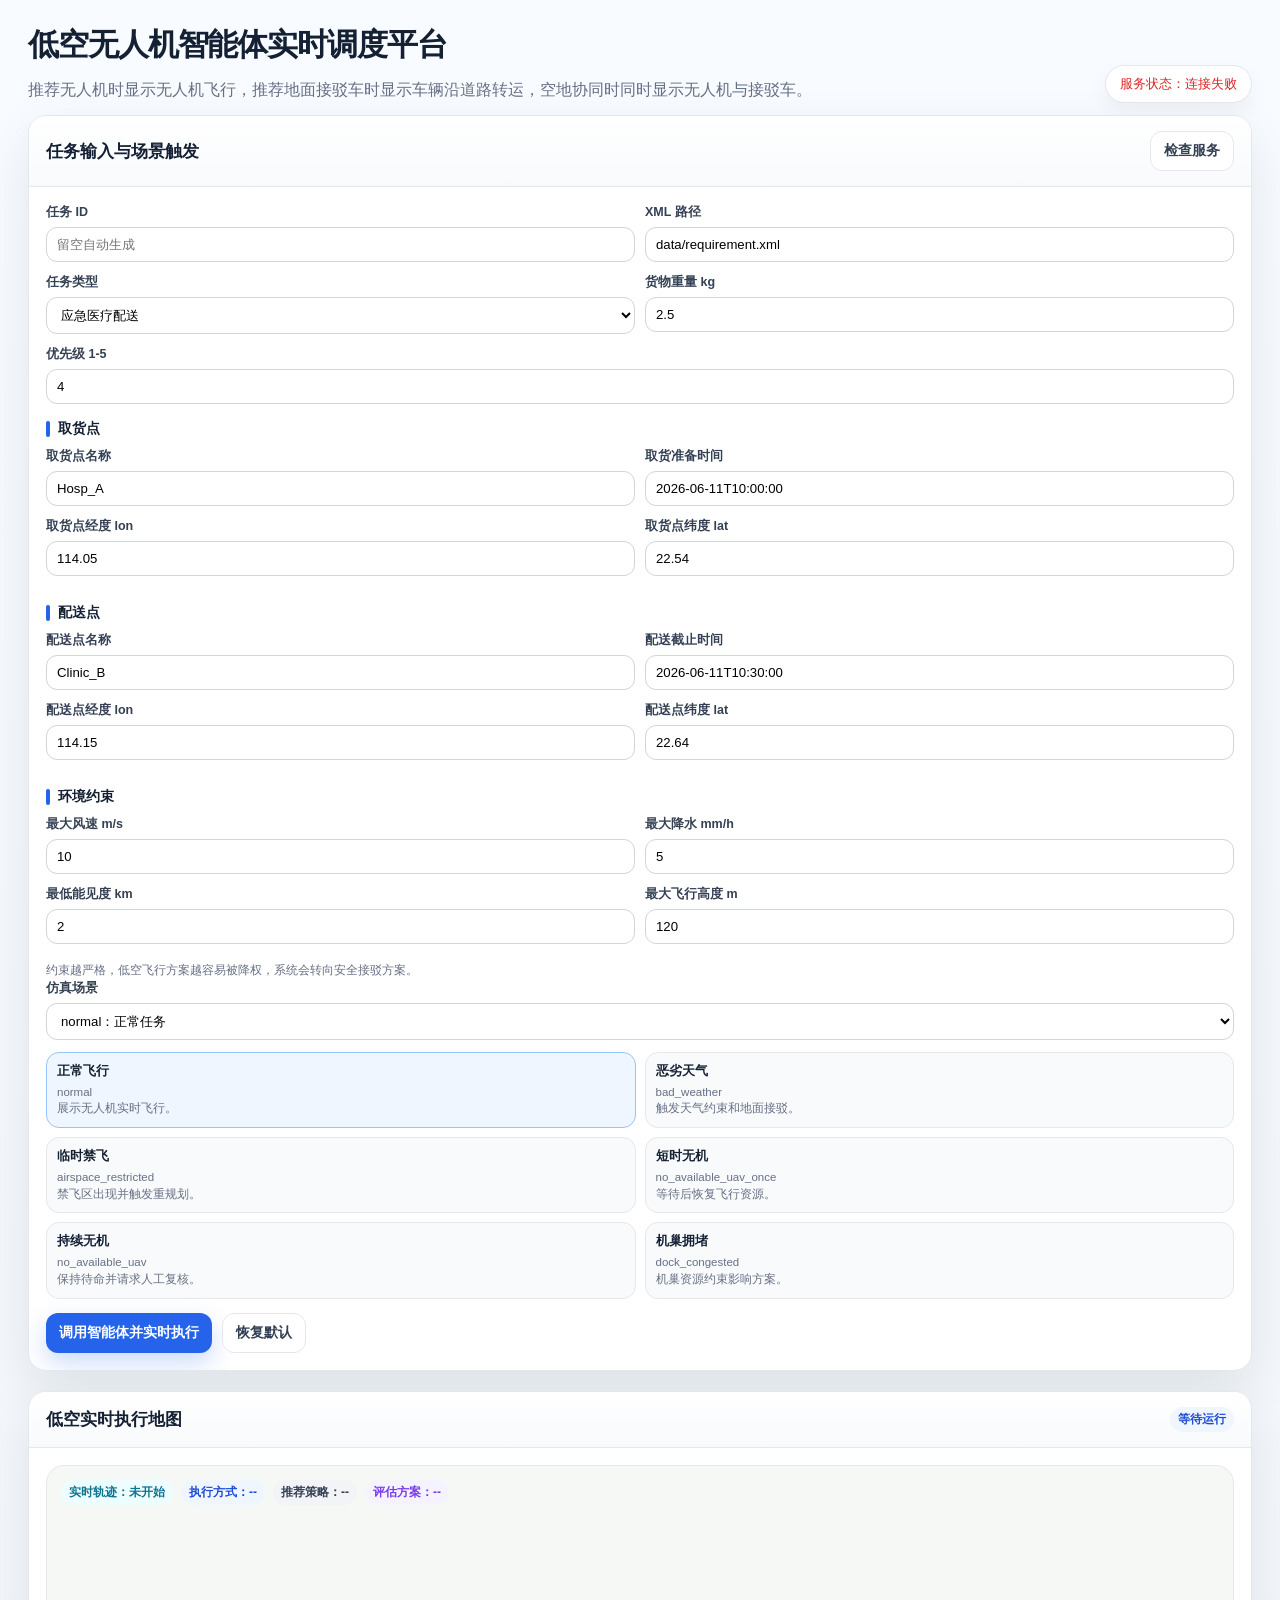
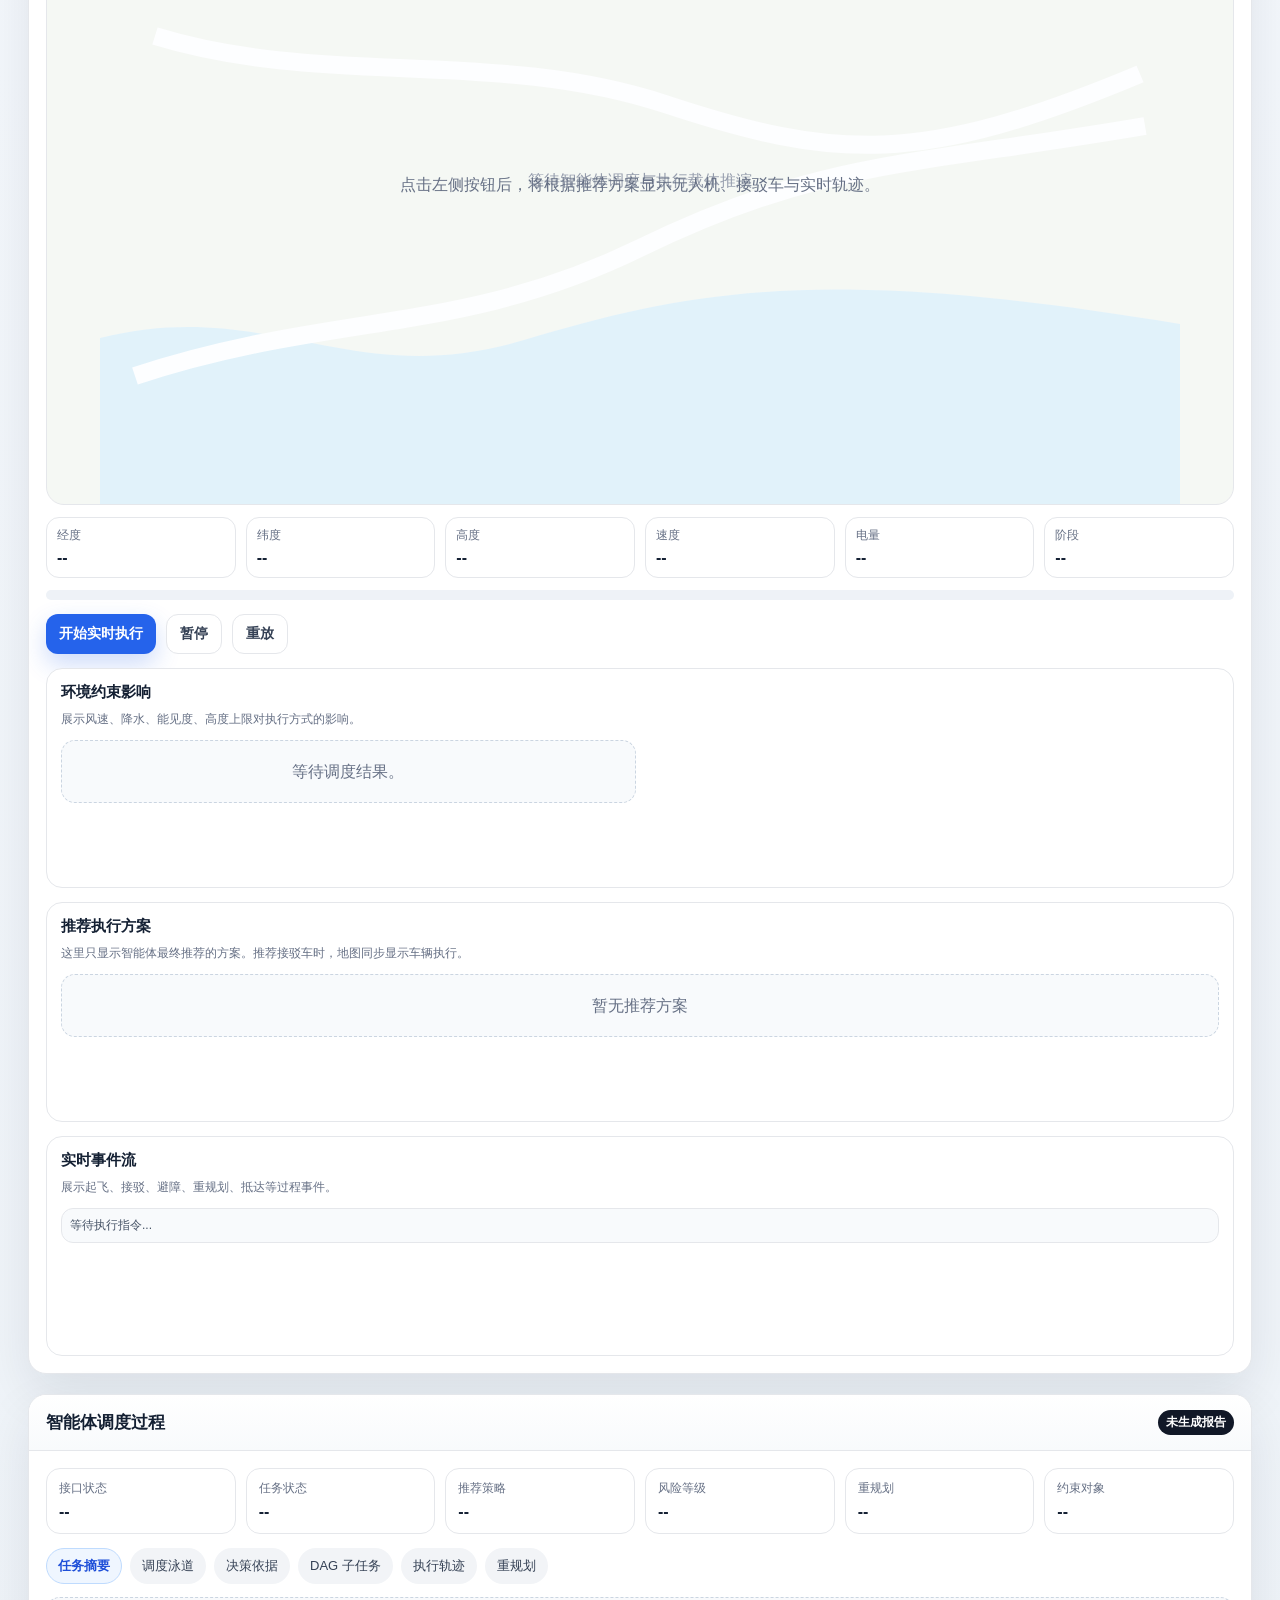
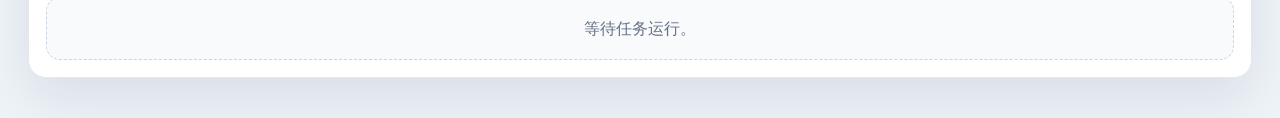
==== commit 2d9431a1: "Show ground vehicle and air-ground coordination consistently on map" ====
--- a/agent_code-master/frontend/index.html
+++ b/agent_code-master/frontend/index.html
@@ -5,29 +5,22 @@
   <meta name="viewport" content="width=device-width, initial-scale=1" />
   <title>低空无人机智能体实时调度平台</title>
   <style>
-    :root{
-      --bg:#eef3f8;--panel:#fff;--soft:#f8fafc;--text:#142033;--muted:#667085;--line:#e5e7eb;
-      --blue:#2563eb;--cyan:#0891b2;--green:#059669;--red:#dc2626;--orange:#d97706;--purple:#7c3aed;--dark:#0f172a;--map:#f3f5ef;
-      --shadow:0 20px 52px rgba(15,23,42,.09);--radius:18px
-    }
-    *{box-sizing:border-box}body{margin:0;min-height:100vh;color:var(--text);font-family:-apple-system,BlinkMacSystemFont,"Segoe UI","Microsoft YaHei",Arial,sans-serif;background:radial-gradient(circle at 8% 0%,rgba(37,99,235,.13),transparent 34%),radial-gradient(circle at 85% 8%,rgba(8,145,178,.12),transparent 30%),linear-gradient(180deg,#f8fbff 0%,var(--bg) 100%)}
-    header{max-width:1760px;margin:0 auto;padding:24px 28px 12px}.topbar{display:flex;justify-content:space-between;align-items:flex-end;gap:18px;flex-wrap:wrap}h1{margin:0;font-size:31px;letter-spacing:-.035em}.subtitle{margin-top:10px;color:var(--muted);line-height:1.7;max-width:1120px}.status-pill{background:rgba(255,255,255,.95);border:1px solid var(--line);border-radius:999px;padding:9px 14px;box-shadow:0 8px 20px rgba(15,23,42,.05);font-size:13px;color:var(--muted)}
-    main{max-width:1760px;margin:0 auto;padding:0 28px 40px;display:grid;grid-template-columns:430px minmax(900px,1fr);gap:20px}@media(max-width:1280px){main{grid-template-columns:1fr}}@media(max-width:720px){header,main{padding-left:14px;padding-right:14px}}
-    .card{background:rgba(255,255,255,.96);border:1px solid rgba(226,232,240,.98);border-radius:var(--radius);box-shadow:var(--shadow);overflow:hidden}.card-header{display:flex;justify-content:space-between;align-items:center;gap:12px;padding:15px 17px;border-bottom:1px solid var(--line);background:linear-gradient(180deg,#fff,#f8fafc)}.card-header h2{margin:0;font-size:17px}.card-body{padding:17px}
-    label{display:block;margin-bottom:6px;font-size:12.5px;font-weight:800;color:#344054}input,select{width:100%;border:1px solid #d0d5dd;background:#fff;border-radius:11px;padding:9px 10px;font-size:13.2px;outline:none}input:focus,select:focus{border-color:#93c5fd;box-shadow:0 0 0 4px rgba(59,130,246,.13)}.field{margin-bottom:12px}.hint{margin-top:6px;color:var(--muted);font-size:12px;line-height:1.45}.grid-2{display:grid;grid-template-columns:1fr 1fr;gap:10px}.section-title{display:flex;align-items:center;gap:8px;margin:16px 0 10px;font-size:14px;font-weight:900}.section-title:before{content:'';width:4px;height:16px;border-radius:999px;background:var(--blue)}
-    button{border:none;border-radius:12px;padding:10px 13px;font-size:13.5px;font-weight:900;cursor:pointer;transition:transform .12s,background .12s,box-shadow .12s}button:hover{transform:translateY(-1px)}button:disabled{opacity:.55;cursor:not-allowed;transform:none}.btn-row{display:flex;gap:10px;flex-wrap:wrap;margin-top:14px}.btn-primary{background:var(--blue);color:#fff;box-shadow:0 10px 24px rgba(37,99,235,.23)}.btn-ghost{background:#fff;color:#344054;border:1px solid var(--line)}
-    .scenario-grid{display:grid;grid-template-columns:1fr 1fr;gap:9px}.scenario{padding:10px;border:1px solid var(--line);border-radius:13px;background:var(--soft);cursor:pointer;transition:all .14s}.scenario.active,.scenario:hover{background:#eff6ff;border-color:#93c5fd}.scenario strong{display:block;font-size:12.5px}.scenario span{display:block;color:var(--muted);font-size:11.5px;line-height:1.45;margin-top:4px}
-    .right-grid{display:grid;gap:20px}.map-wrap{border:1px solid var(--line);border-radius:18px;overflow:hidden;position:relative;height:640px;background:var(--map)}#flightSvg{width:100%;height:640px;display:block}.map-empty{position:absolute;inset:0;display:flex;align-items:center;justify-content:center;text-align:center;color:var(--muted);padding:28px;line-height:1.7;pointer-events:none;background:rgba(248,251,255,.32)}.map-badge{position:absolute;left:14px;top:14px;display:flex;gap:8px;flex-wrap:wrap;z-index:5}.map-tools{position:absolute;right:14px;top:14px;display:grid;gap:7px;z-index:5}.tool-btn{width:34px;height:34px;border-radius:8px;background:rgba(255,255,255,.96);border:1px solid #d0d5dd;display:grid;place-items:center;font-weight:900;box-shadow:0 6px 16px rgba(15,23,42,.09)}
-    .tag{display:inline-flex;align-items:center;border-radius:999px;padding:4px 8px;font-size:12px;font-weight:900;background:#f2f4f7;color:#344054;white-space:nowrap}.tag.good{background:#ecfdf3;color:var(--green)}.tag.warn{background:#fffaeb;color:var(--orange)}.tag.bad{background:#fef2f2;color:var(--red)}.tag.blue{background:#eff6ff;color:#1d4ed8}.tag.cyan{background:#ecfeff;color:#0e7490}.tag.purple{background:#f5f3ff;color:var(--purple)}.tag.dark{background:#111827;color:#fff}
-    .below-map{display:grid;grid-template-columns:1.05fr 1.15fr 1fr;gap:14px;margin-top:14px}@media(max-width:1280px){.below-map{grid-template-columns:1fr}}.panel-box{border:1px solid var(--line);border-radius:16px;background:#fff;padding:14px;min-height:220px}.panel-box h3{margin:0 0 8px;font-size:15px}.panel-sub{margin:0 0 12px;color:var(--muted);font-size:12px;line-height:1.5}
-    .constraint-grid{display:grid;grid-template-columns:1fr 1fr;gap:9px}.constraint{border:1px solid var(--line);border-radius:12px;padding:10px;background:#f8fafc}.constraint .name{font-size:11.5px;color:var(--muted);margin-bottom:5px}.constraint .value{font-size:15px;font-weight:900}.constraint.good{border-color:#bbf7d0;background:#ecfdf3}.constraint.warn{border-color:#fed7aa;background:#fff7ed}.constraint.bad{border-color:#fecaca;background:#fef2f2}
+    :root{--bg:#eef3f8;--text:#142033;--muted:#667085;--line:#e5e7eb;--blue:#2563eb;--cyan:#0891b2;--green:#059669;--red:#dc2626;--orange:#d97706;--purple:#7c3aed;--dark:#0f172a;--map:#f3f5ef;--shadow:0 20px 52px rgba(15,23,42,.09);--radius:18px}
+    *{box-sizing:border-box}body{margin:0;min-height:100vh;color:var(--text);font-family:-apple-system,BlinkMacSystemFont,"Segoe UI","Microsoft YaHei",Arial,sans-serif;background:linear-gradient(180deg,#f8fbff,#eef3f8)}
+    header{max-width:1760px;margin:0 auto;padding:24px 28px 12px}.topbar{display:flex;justify-content:space-between;align-items:flex-end;gap:18px;flex-wrap:wrap}h1{margin:0;font-size:31px;letter-spacing:-.035em}.subtitle{margin-top:10px;color:var(--muted);line-height:1.7;max-width:1120px}.status-pill{background:#fff;border:1px solid var(--line);border-radius:999px;padding:9px 14px;box-shadow:0 8px 20px rgba(15,23,42,.05);font-size:13px;color:var(--muted)}
+    main{max-width:1760px;margin:0 auto;padding:0 28px 40px;display:grid;grid-template-columns:430px minmax(900px,1fr);gap:20px}@media(max-width:1280px){main{grid-template-columns:1fr}}.card{background:#fff;border:1px solid var(--line);border-radius:var(--radius);box-shadow:var(--shadow);overflow:hidden}.card-header{display:flex;justify-content:space-between;align-items:center;gap:12px;padding:15px 17px;border-bottom:1px solid var(--line);background:linear-gradient(180deg,#fff,#f8fafc)}.card-header h2{margin:0;font-size:17px}.card-body{padding:17px}
+    label{display:block;margin-bottom:6px;font-size:12.5px;font-weight:800;color:#344054}input,select{width:100%;border:1px solid #d0d5dd;background:#fff;border-radius:11px;padding:9px 10px;font-size:13.2px;outline:none}.field{margin-bottom:12px}.hint{margin-top:6px;color:var(--muted);font-size:12px;line-height:1.45}.grid-2{display:grid;grid-template-columns:1fr 1fr;gap:10px}.section-title{display:flex;align-items:center;gap:8px;margin:16px 0 10px;font-size:14px;font-weight:900}.section-title:before{content:'';width:4px;height:16px;border-radius:999px;background:var(--blue)}
+    button{border:none;border-radius:12px;padding:10px 13px;font-size:13.5px;font-weight:900;cursor:pointer}.btn-row{display:flex;gap:10px;flex-wrap:wrap;margin-top:14px}.btn-primary{background:var(--blue);color:#fff;box-shadow:0 10px 24px rgba(37,99,235,.23)}.btn-ghost{background:#fff;color:#344054;border:1px solid var(--line)}button:disabled{opacity:.55;cursor:not-allowed}
+    .scenario-grid{display:grid;grid-template-columns:1fr 1fr;gap:9px}.scenario{padding:10px;border:1px solid var(--line);border-radius:13px;background:#f8fafc;cursor:pointer}.scenario.active,.scenario:hover{background:#eff6ff;border-color:#93c5fd}.scenario strong{display:block;font-size:12.5px}.scenario span{display:block;color:var(--muted);font-size:11.5px;line-height:1.45;margin-top:4px}
+    .right-grid{display:grid;gap:20px}.map-wrap{border:1px solid var(--line);border-radius:18px;overflow:hidden;position:relative;height:640px;background:var(--map)}#flightSvg{width:100%;height:640px;display:block}.map-empty{position:absolute;inset:0;display:flex;align-items:center;justify-content:center;text-align:center;color:var(--muted);padding:28px;line-height:1.7;pointer-events:none;background:rgba(248,251,255,.32)}.map-badge{position:absolute;left:14px;top:14px;display:flex;gap:8px;flex-wrap:wrap;z-index:5}.tag{display:inline-flex;align-items:center;border-radius:999px;padding:4px 8px;font-size:12px;font-weight:900;background:#f2f4f7;color:#344054;white-space:nowrap}.tag.good{background:#ecfdf3;color:var(--green)}.tag.warn{background:#fffaeb;color:var(--orange)}.tag.bad{background:#fef2f2;color:var(--red)}.tag.blue{background:#eff6ff;color:#1d4ed8}.tag.cyan{background:#ecfeff;color:#0e7490}.tag.purple{background:#f5f3ff;color:var(--purple)}.tag.dark{background:#111827;color:#fff}
     .metric-grid{display:grid;grid-template-columns:repeat(6,1fr);gap:10px;margin-top:12px}@media(max-width:1000px){.metric-grid{grid-template-columns:repeat(2,1fr)}}.metric{background:#fff;border:1px solid var(--line);border-radius:13px;padding:10px}.metric .name{color:var(--muted);font-size:11.5px;margin-bottom:6px}.metric .value{font-size:16px;font-weight:900;overflow-wrap:anywhere}.progress-wrap{margin-top:12px;background:#eef2f7;border-radius:999px;overflow:hidden;height:10px}.progress-bar{height:100%;width:0%;background:linear-gradient(90deg,#2563eb,#06b6d4,#10b981)}
-    .event-list{display:grid;gap:8px;max-height:245px;overflow:auto}.event-item{border:1px solid var(--line);border-radius:12px;padding:8px;background:#f8fafc;font-size:12px;color:#475467;line-height:1.45}.event-item.active{border-color:#06b6d4;background:#ecfeff;color:#0e7490;font-weight:800}.recommend-box{border:1px solid #bfdbfe;background:#eff6ff;border-radius:14px;padding:12px}.recommend-box h4{margin:0 0 8px;font-size:15px}.recommend-box p{margin:6px 0;color:#334155;font-size:12.5px;line-height:1.55}.reason-list{display:grid;gap:7px;margin-top:10px}.reason-item{background:#fff;border:1px solid #dbeafe;border-radius:10px;padding:8px;font-size:12px;color:#334155;line-height:1.45}
-    .kpis{display:grid;grid-template-columns:repeat(6,minmax(0,1fr));gap:10px;margin-bottom:14px}@media(max-width:980px){.kpis{grid-template-columns:repeat(2,1fr)}}.kpi{border:1px solid var(--line);border-radius:14px;padding:12px;background:#fff}.kpi .name{color:var(--muted);font-size:11.5px;margin-bottom:7px}.kpi .value{font-size:16px;font-weight:900;overflow-wrap:anywhere}.tabs{display:flex;gap:8px;flex-wrap:wrap;margin-bottom:13px}.tab{padding:8px 11px;border-radius:999px;background:#f2f4f7;color:#344054;font-size:13px;cursor:pointer;border:1px solid transparent}.tab.active{background:#eff6ff;color:#1d4ed8;border-color:#bfdbfe;font-weight:900}.panel{display:none}.panel.active{display:block}table{width:100%;border-collapse:collapse;border:1px solid var(--line);border-radius:12px;overflow:hidden;font-size:12.8px}th,td{text-align:left;padding:9px 10px;border-bottom:1px solid var(--line);vertical-align:top}th{background:#f8fafc;color:#475467;font-size:12px}tr:last-child td{border-bottom:none}.log-list{display:grid;gap:8px}.log-item{border:1px solid var(--line);background:#fff;border-radius:13px;padding:10px}.log-top{display:flex;justify-content:space-between;gap:8px;flex-wrap:wrap;margin-bottom:6px}.log-desc{color:var(--muted);font-size:12px;line-height:1.55;overflow-wrap:anywhere}.empty{padding:18px;border:1px dashed #cbd5e1;border-radius:14px;color:var(--muted);background:#f8fafc;text-align:center;line-height:1.6}.error-box{display:none;margin-top:13px;padding:12px;border:1px solid #fecaca;border-radius:13px;background:#fef2f2;color:#991b1b;white-space:pre-wrap;font-size:12.8px;line-height:1.55}.swimlane{display:grid;gap:10px}.lane{display:grid;grid-template-columns:150px 1fr;gap:10px;align-items:stretch}.lane-title{background:#111827;color:#fff;border-radius:12px;padding:10px;font-weight:900;font-size:12.5px}.lane-body{display:flex;gap:8px;flex-wrap:wrap;border:1px solid var(--line);border-radius:12px;padding:9px;background:#fff}.task-box{min-width:135px;border:1px solid var(--line);border-radius:12px;padding:9px;background:#f8fafc}.task-box strong{display:block;font-size:12.5px;margin-bottom:5px}.task-box small{color:var(--muted);line-height:1.4}
+    .below-map{display:grid;grid-template-columns:1.05fr 1.15fr 1fr;gap:14px;margin-top:14px}@media(max-width:1280px){.below-map{grid-template-columns:1fr}}.panel-box{border:1px solid var(--line);border-radius:16px;background:#fff;padding:14px;min-height:220px}.panel-box h3{margin:0 0 8px;font-size:15px}.panel-sub{margin:0 0 12px;color:var(--muted);font-size:12px;line-height:1.5}.constraint-grid{display:grid;grid-template-columns:1fr 1fr;gap:9px}.constraint{border:1px solid var(--line);border-radius:12px;padding:10px;background:#f8fafc}.constraint .name{font-size:11.5px;color:var(--muted);margin-bottom:5px}.constraint .value{font-size:15px;font-weight:900}.constraint.good{border-color:#bbf7d0;background:#ecfdf3}.constraint.warn{border-color:#fed7aa;background:#fff7ed}.constraint.bad{border-color:#fecaca;background:#fef2f2}
+    .recommend-box{border:1px solid #bfdbfe;background:#eff6ff;border-radius:14px;padding:12px}.recommend-box h4{margin:0 0 8px;font-size:15px}.recommend-box p{margin:6px 0;color:#334155;font-size:12.5px;line-height:1.55}.reason-list{display:grid;gap:7px;margin-top:10px}.reason-item{background:#fff;border:1px solid #dbeafe;border-radius:10px;padding:8px;font-size:12px;color:#334155;line-height:1.45}.event-list{display:grid;gap:8px;max-height:245px;overflow:auto}.event-item{border:1px solid var(--line);border-radius:12px;padding:8px;background:#f8fafc;font-size:12px;color:#475467;line-height:1.45}.event-item.active{border-color:#06b6d4;background:#ecfeff;color:#0e7490;font-weight:800}
+    .kpis{display:grid;grid-template-columns:repeat(6,minmax(0,1fr));gap:10px;margin-bottom:14px}.kpi{border:1px solid var(--line);border-radius:14px;padding:12px;background:#fff}.kpi .name{color:var(--muted);font-size:11.5px;margin-bottom:7px}.kpi .value{font-size:16px;font-weight:900;overflow-wrap:anywhere}.tabs{display:flex;gap:8px;flex-wrap:wrap;margin-bottom:13px}.tab{padding:8px 11px;border-radius:999px;background:#f2f4f7;color:#344054;font-size:13px;cursor:pointer;border:1px solid transparent}.tab.active{background:#eff6ff;color:#1d4ed8;border-color:#bfdbfe;font-weight:900}.panel{display:none}.panel.active{display:block}table{width:100%;border-collapse:collapse;border:1px solid var(--line);border-radius:12px;overflow:hidden;font-size:12.8px}th,td{text-align:left;padding:9px 10px;border-bottom:1px solid var(--line);vertical-align:top}th{background:#f8fafc;color:#475467;font-size:12px}.log-list{display:grid;gap:8px}.log-item{border:1px solid var(--line);background:#fff;border-radius:13px;padding:10px}.log-top{display:flex;justify-content:space-between;gap:8px;flex-wrap:wrap;margin-bottom:6px}.log-desc{color:var(--muted);font-size:12px;line-height:1.55}.empty{padding:18px;border:1px dashed #cbd5e1;border-radius:14px;color:var(--muted);background:#f8fafc;text-align:center;line-height:1.6}.error-box{display:none;margin-top:13px;padding:12px;border:1px solid #fecaca;border-radius:13px;background:#fef2f2;color:#991b1b;white-space:pre-wrap;font-size:12.8px;line-height:1.55}.swimlane{display:grid;gap:10px}.lane{display:grid;grid-template-columns:150px 1fr;gap:10px}.lane-title{background:#111827;color:#fff;border-radius:12px;padding:10px;font-weight:900;font-size:12.5px}.lane-body{display:flex;gap:8px;flex-wrap:wrap;border:1px solid var(--line);border-radius:12px;padding:9px;background:#fff}.task-box{min-width:135px;border:1px solid var(--line);border-radius:12px;padding:9px;background:#f8fafc}.task-box strong{display:block;font-size:12.5px;margin-bottom:5px}.task-box small{color:var(--muted);line-height:1.4}
   </style>
 </head>
 <body>
-<header><div class="topbar"><div><h1>低空无人机智能体实时调度平台</h1><div class="subtitle">前端直接调用当前调度中心。环境约束进入智能体调度流程后，系统会评估多类执行方案，并在地图与面板中突出最终推荐方案。</div></div><div class="status-pill" id="serviceStatus">服务状态：未检查</div></div></header>
+<header><div class="topbar"><div><h1>低空无人机智能体实时调度平台</h1><div class="subtitle">推荐无人机时显示无人机飞行，推荐地面接驳车时显示车辆沿道路转运，空地协同时同时显示无人机与接驳车。</div></div><div class="status-pill" id="serviceStatus">服务状态：未检查</div></div></header>
 <main>
   <section class="card"><div class="card-header"><h2>任务输入与场景触发</h2><button class="btn-ghost" onclick="checkHealth()">检查服务</button></div><div class="card-body">
     <div class="grid-2"><div class="field"><label>任务 ID</label><input id="taskId" placeholder="留空自动生成"></div><div class="field"><label>XML 路径</label><input id="xmlPath" value="data/requirement.xml"></div></div>
@@ -37,46 +30,50 @@
     <div class="section-title">配送点</div><div class="grid-2"><div class="field"><label>配送点名称</label><input id="dropoffId" value="Clinic_B"></div><div class="field"><label>配送截止时间</label><input id="dropoffDeadline" value="2026-06-11T10:30:00"></div></div><div class="grid-2"><div class="field"><label>配送点经度 lon</label><input id="dropoffLon" type="number" step="0.000001" value="114.15"></div><div class="field"><label>配送点纬度 lat</label><input id="dropoffLat" type="number" step="0.000001" value="22.64"></div></div>
     <div class="section-title">环境约束</div><div class="grid-2"><div class="field"><label>最大风速 m/s</label><input id="maxWind" type="number" step="0.1" value="10"></div><div class="field"><label>最大降水 mm/h</label><input id="maxRain" type="number" step="0.1" value="5"></div></div><div class="grid-2"><div class="field"><label>最低能见度 km</label><input id="minVisibility" type="number" step="0.1" value="2"></div><div class="field"><label>最大飞行高度 m</label><input id="maxAltitude" type="number" step="1" value="120"></div></div><div class="hint">约束越严格，低空飞行方案越容易被降权，系统会转向安全接驳方案。</div>
     <div class="field"><label>仿真场景</label><select id="scenarioSelect" onchange="setScenario(this.value)"><option value="normal">normal：正常任务</option><option value="bad_weather">bad_weather：恶劣天气</option><option value="airspace_restricted">airspace_restricted：临时禁飞</option><option value="no_available_uav_once">no_available_uav_once：无人机短时不可用</option><option value="no_available_uav">no_available_uav：持续无可用无人机</option><option value="dock_congested">dock_congested：机巢拥堵</option></select></div>
-    <div class="scenario-grid" id="scenarioGrid"></div><div class="btn-row"><button class="btn-primary" id="runBtn" onclick="submitTask()">调用智能体并实时飞行</button><button class="btn-ghost" onclick="resetDefaults()">恢复默认</button></div><div class="error-box" id="errorBox"></div>
+    <div class="scenario-grid" id="scenarioGrid"></div><div class="btn-row"><button class="btn-primary" id="runBtn" onclick="submitTask()">调用智能体并实时执行</button><button class="btn-ghost" onclick="resetDefaults()">恢复默认</button></div><div class="error-box" id="errorBox"></div>
   </div></section>
   <section class="right-grid">
-    <section class="card"><div class="card-header"><h2>低空实时飞行地图</h2><span class="tag blue" id="activeScenario">等待运行</span></div><div class="card-body">
-      <div class="map-wrap"><div class="map-badge"><span class="tag cyan" id="liveBadge">实时航迹：未开始</span><span class="tag blue" id="mapMode">执行方式：--</span><span class="tag" id="mapAlgo">推荐策略：--</span><span class="tag purple" id="mapCandidateCount">评估方案：--</span></div><div class="map-tools"><div class="tool-btn">+</div><div class="tool-btn">−</div><div class="tool-btn">◎</div></div><svg id="flightSvg" viewBox="0 0 1080 640" aria-label="低空实时飞行地图"></svg><div class="map-empty" id="mapEmpty">点击左侧按钮后，将显示环境约束层、推荐执行路径、实时航迹和飞行状态。</div></div>
-      <div class="metric-grid"><div class="metric"><div class="name">经度</div><div class="value" id="teleLon">--</div></div><div class="metric"><div class="name">纬度</div><div class="value" id="teleLat">--</div></div><div class="metric"><div class="name">高度</div><div class="value" id="teleAlt">--</div></div><div class="metric"><div class="name">速度</div><div class="value" id="teleSpeed">--</div></div><div class="metric"><div class="name">电量</div><div class="value" id="teleBattery">--</div></div><div class="metric"><div class="name">阶段</div><div class="value" id="telePhase">--</div></div></div><div class="progress-wrap"><div class="progress-bar" id="liveProgress"></div></div><div class="btn-row"><button class="btn-primary" onclick="playTelemetry()">开始实时飞行</button><button class="btn-ghost" onclick="pauseTelemetry()">暂停</button><button class="btn-ghost" onclick="restartTelemetry()">重飞</button></div>
-      <div class="below-map"><div class="panel-box"><h3>环境约束影响</h3><p class="panel-sub">展示风速、降水、能见度、高度上限对飞行方案的实际影响。</p><div class="constraint-grid" id="constraintPanel"><div class="empty">等待调度结果。</div></div></div><div class="panel-box"><h3>推荐执行方案</h3><p class="panel-sub">这里只显示智能体最终推荐的执行方案，避免把后台评估过程误解为人工选择。</p><div id="routeList"><div class="empty">暂无推荐方案</div></div></div><div class="panel-box"><h3>实时事件流</h3><p class="panel-sub">展示起飞、避障、重规划、末端接近等飞行过程事件。</p><div class="event-list" id="eventList"><div class="event-item">等待起飞指令...</div></div></div></div>
+    <section class="card"><div class="card-header"><h2>低空实时执行地图</h2><span class="tag blue" id="activeScenario">等待运行</span></div><div class="card-body">
+      <div class="map-wrap"><div class="map-badge"><span class="tag cyan" id="liveBadge">实时轨迹：未开始</span><span class="tag blue" id="mapMode">执行方式：--</span><span class="tag" id="mapAlgo">推荐策略：--</span><span class="tag purple" id="mapCandidateCount">评估方案：--</span></div><svg id="flightSvg" viewBox="0 0 1080 640" aria-label="低空实时执行地图"></svg><div class="map-empty" id="mapEmpty">点击左侧按钮后，将根据推荐方案显示无人机、接驳车与实时轨迹。</div></div>
+      <div class="metric-grid"><div class="metric"><div class="name">经度</div><div class="value" id="teleLon">--</div></div><div class="metric"><div class="name">纬度</div><div class="value" id="teleLat">--</div></div><div class="metric"><div class="name">高度</div><div class="value" id="teleAlt">--</div></div><div class="metric"><div class="name">速度</div><div class="value" id="teleSpeed">--</div></div><div class="metric"><div class="name">电量</div><div class="value" id="teleBattery">--</div></div><div class="metric"><div class="name">阶段</div><div class="value" id="telePhase">--</div></div></div><div class="progress-wrap"><div class="progress-bar" id="liveProgress"></div></div><div class="btn-row"><button class="btn-primary" onclick="playTelemetry()">开始实时执行</button><button class="btn-ghost" onclick="pauseTelemetry()">暂停</button><button class="btn-ghost" onclick="restartTelemetry()">重放</button></div>
+      <div class="below-map"><div class="panel-box"><h3>环境约束影响</h3><p class="panel-sub">展示风速、降水、能见度、高度上限对执行方式的影响。</p><div class="constraint-grid" id="constraintPanel"><div class="empty">等待调度结果。</div></div></div><div class="panel-box"><h3>推荐执行方案</h3><p class="panel-sub">这里只显示智能体最终推荐的方案。推荐接驳车时，地图同步显示车辆执行。</p><div id="routeList"><div class="empty">暂无推荐方案</div></div></div><div class="panel-box"><h3>实时事件流</h3><p class="panel-sub">展示起飞、接驳、避障、重规划、抵达等过程事件。</p><div class="event-list" id="eventList"><div class="event-item">等待执行指令...</div></div></div></div>
     </div></section>
     <section class="card"><div class="card-header"><h2>智能体调度过程</h2><span class="tag dark" id="reportPath">未生成报告</span></div><div class="card-body"><div class="kpis"><div class="kpi"><div class="name">接口状态</div><div class="value" id="kpiCode">--</div></div><div class="kpi"><div class="name">任务状态</div><div class="value" id="kpiStatus">--</div></div><div class="kpi"><div class="name">推荐策略</div><div class="value" id="kpiAlgo">--</div></div><div class="kpi"><div class="name">风险等级</div><div class="value" id="kpiRisk">--</div></div><div class="kpi"><div class="name">重规划</div><div class="value" id="kpiReplan">--</div></div><div class="kpi"><div class="name">约束对象</div><div class="value" id="kpiObstacles">--</div></div></div><div class="tabs"><div class="tab active" onclick="showTab('summary')">任务摘要</div><div class="tab" onclick="showTab('lanes')">调度泳道</div><div class="tab" onclick="showTab('decision')">决策依据</div><div class="tab" onclick="showTab('tasks')">DAG 子任务</div><div class="tab" onclick="showTab('trace')">执行轨迹</div><div class="tab" onclick="showTab('replan')">重规划</div></div><div class="panel active" id="panel-summary"><div class="empty">等待任务运行。</div></div><div class="panel" id="panel-lanes"><div class="empty">等待调度泳道。</div></div><div class="panel" id="panel-decision"><div class="empty">等待决策依据。</div></div><div class="panel" id="panel-tasks"><div class="empty">暂无子任务。</div></div><div class="panel" id="panel-trace"><div class="empty">暂无执行轨迹。</div></div><div class="panel" id="panel-replan"><div class="empty">暂无重规划事件。</div></div></div></section>
   </section>
 </main>
 <script>
-const scenarios=[{id:'normal',title:'正常飞行',desc:'展示实时航迹和避障。'},{id:'bad_weather',title:'恶劣天气',desc:'触发天气约束和安全接驳。'},{id:'airspace_restricted',title:'临时禁飞',desc:'禁飞区出现并触发重规划。'},{id:'no_available_uav_once',title:'短时无机',desc:'等待后恢复飞行资源。'},{id:'no_available_uav',title:'持续无机',desc:'保持待命并请求人工复核。'},{id:'dock_congested',title:'机巢拥堵',desc:'机巢资源约束影响方案。'}];
-let lastResponse=null,telemetry=[],telemetryTimer=null,telemetryIndex=0,projectPoint=null,selectedRouteId='',actualTrail=[],lastHeading=0,currentEvents=[],lastPayload=null;const W=1080,H=640,pad=66;
+const scenarios=[{id:'normal',title:'正常飞行',desc:'展示无人机实时飞行。'},{id:'bad_weather',title:'恶劣天气',desc:'触发天气约束和地面接驳。'},{id:'airspace_restricted',title:'临时禁飞',desc:'禁飞区出现并触发重规划。'},{id:'no_available_uav_once',title:'短时无机',desc:'等待后恢复飞行资源。'},{id:'no_available_uav',title:'持续无机',desc:'保持待命并请求人工复核。'},{id:'dock_congested',title:'机巢拥堵',desc:'机巢资源约束影响方案。'}];
+let lastResponse=null,telemetry=[],telemetryTimer=null,telemetryIndex=0,projectPoint=null,actualTrail=[],lastHeading=0,currentEvents=[],lastPayload=null,currentMode='无人机';const W=1080,H=640,pad=66;
 function init(){resetDefaults(false);renderScenarios();drawEmptyMap();checkHealth(false)}
 function resetDefaults(clearTask=true){if(clearTask)document.getElementById('taskId').value='';document.getElementById('xmlPath').value='data/requirement.xml';document.getElementById('missionType').value='emergency_medical';document.getElementById('cargoWeight').value='2.5';document.getElementById('priority').value='4';document.getElementById('pickupId').value='Hosp_A';document.getElementById('pickupLon').value='114.05';document.getElementById('pickupLat').value='22.54';document.getElementById('pickupReady').value='2026-06-11T10:00:00';document.getElementById('dropoffId').value='Clinic_B';document.getElementById('dropoffLon').value='114.15';document.getElementById('dropoffLat').value='22.64';document.getElementById('dropoffDeadline').value='2026-06-11T10:30:00';document.getElementById('maxWind').value='10';document.getElementById('maxRain').value='5';document.getElementById('minVisibility').value='2';document.getElementById('maxAltitude').value='120';setScenario('normal')}
 function renderScenarios(){document.getElementById('scenarioGrid').innerHTML=scenarios.map(s=>`<div class="scenario" data-scenario="${s.id}" onclick="setScenario('${s.id}')"><strong>${s.title}</strong><span>${s.id}<br>${s.desc}</span></div>`).join('');setScenario(document.getElementById('scenarioSelect').value)}function setScenario(id){document.getElementById('scenarioSelect').value=id;document.querySelectorAll('.scenario').forEach(el=>el.classList.toggle('active',el.dataset.scenario===id))}function apiUrl(path){return path}async function checkHealth(showError=true){try{const res=await fetch(apiUrl('/health'));const data=await res.json();document.getElementById('serviceStatus').textContent=`服务状态：${data.status} / ${data.service}`;document.getElementById('serviceStatus').style.color='#059669'}catch(e){document.getElementById('serviceStatus').textContent='服务状态：连接失败';document.getElementById('serviceStatus').style.color='#dc2626';if(showError)showErrorBox(`无法访问调度中心：${e.message}`)}}
 function numberFrom(id,label){const v=Number(document.getElementById(id).value);if(Number.isNaN(v))throw new Error(`${label} 必须是数字`);return v}function buildPayload(){return{task_id:document.getElementById('taskId').value.trim(),requirement_xml_path:document.getElementById('xmlPath').value.trim()||'data/requirement.xml',mission_type:document.getElementById('missionType').value,delivery_points:[{id:document.getElementById('pickupId').value.trim()||'pickup',lon:numberFrom('pickupLon','取货点经度'),lat:numberFrom('pickupLat','取货点纬度'),role:'pickup',ready_time:document.getElementById('pickupReady').value.trim()},{id:document.getElementById('dropoffId').value.trim()||'dropoff',lon:numberFrom('dropoffLon','配送点经度'),lat:numberFrom('dropoffLat','配送点纬度'),role:'dropoff',deadline:document.getElementById('dropoffDeadline').value.trim()}],cargo_weight_kg:numberFrom('cargoWeight','货物重量'),priority:numberFrom('priority','优先级'),environmental_constraints:{max_wind_speed_mps:numberFrom('maxWind','最大风速'),max_precipitation_mm_h:numberFrom('maxRain','最大降水'),minimum_visibility_km:numberFrom('minVisibility','最低能见度'),maximum_altitude_m:numberFrom('maxAltitude','最大飞行高度')},output_requirements:{format:'json',need_risk_assessment:true,need_orchestration_trace:true},simulation_scenario:document.getElementById('scenarioSelect').value}}
 async function submitTask(){clearError();const runBtn=document.getElementById('runBtn');runBtn.disabled=true;document.getElementById('activeScenario').textContent='正在调用调度中心与算法服务...';pauseTelemetry();setEmpty('panel-lanes','正在生成智能体调度泳道...');try{const payload=buildPayload();lastPayload=payload;const res=await fetch(apiUrl('/api/v1/task/submit'),{method:'POST',headers:{'Content-Type':'application/json'},body:JSON.stringify(payload)});const data=await res.json();if(!res.ok)throw new Error(JSON.stringify(data,null,2));lastResponse=data;renderResponse(data,payload.simulation_scenario)}catch(e){showErrorBox(e.message)}finally{runBtn.disabled=false}}
-function modeLabel(v){const t=String(v||'');if(t.includes('ground'))return'地面接驳车';if(t.includes('air_ground'))return'空地协同';if(t.includes('uav'))return'无人机';return'低空配送'}function algorithmLabel(v){const t=String(v||'');if(t.includes('TWA'))return'医疗时间窗调度';if(t.includes('Coord'))return'多机任务分配';if(t.includes('AirGround')||t.includes('weather'))return'天气自适应调度';if(t.includes('DRL')||t.includes('LLM'))return'合规避障规划';return t.replaceAll('_',' ')}
-function renderResponse(data,scenario){const sol=data.recommended_solution||{};selectedRouteId=sol.subtask_id||'';document.getElementById('activeScenario').textContent=scenario;document.getElementById('kpiCode').textContent=data.code??'--';document.getElementById('kpiStatus').textContent=data.mission_status??'--';document.getElementById('kpiAlgo').textContent=algorithmLabel(sol.algorithm_used||sol.algorithm);document.getElementById('kpiRisk').textContent=data.risk_assessment?.risk_level||'--';document.getElementById('kpiReplan').textContent=data.orchestration?.replan_events?.length??0;document.getElementById('kpiObstacles').textContent=sol.obstacle_zones?.length??0;document.getElementById('reportPath').textContent=data.report_path||'未生成报告';renderSummary(data);renderLanes(data);renderDecision(data);renderTasks(data.execution_status?.task_summary||[]);renderTrace(data.orchestration?.trace||[]);renderReplan(data.orchestration?.replan_events||[]);renderRecommended(data);renderFlightMap(data);showTab('summary')}
-function renderSummary(data){const sol=data.recommended_solution||{},risk=data.risk_assessment||{};document.getElementById('panel-summary').innerHTML=`<table><tr><th>项目</th><th>内容</th></tr><tr><td>推荐执行方式</td><td>${modeLabel(sol.operational_mode||sol.assigned_vehicle_type)}，${algorithmLabel(sol.algorithm_used||sol.algorithm)}</td></tr><tr><td>智能体选择逻辑</td><td>系统先完成环境检查、资源检查和路径规划，再由风险评估智能体比较安全性、时效、能耗、资源状态，输出最终推荐。</td></tr><tr><td>环境约束影响</td><td>${constraintNarrative(data,sol)}</td></tr><tr><td>距离、耗时、能耗</td><td>${sol.flight_distance_km??'--'} km，${sol.estimated_duration_mins??'--'} min，${sol.estimated_energy_kj??'--'} kJ</td></tr><tr><td>风险评估</td><td>${escapeHtml(risk.risk_level||'--')}，score=${risk.risk_score??'--'}</td></tr></table>`}
+function modeLabel(v){const t=String(v||'');if(t.includes('ground_vehicle'))return'地面接驳车';if(t.includes('air_ground'))return'空地协同';if(t.includes('uav'))return'无人机';return'低空配送'}function algorithmLabel(v){const t=String(v||'');if(t.includes('TWA'))return'医疗时间窗调度';if(t.includes('Coord'))return'多机任务分配';if(t.includes('AirGround')||t.includes('weather'))return'天气自适应调度';if(t.includes('DRL')||t.includes('LLM'))return'合规避障规划';return t.replaceAll('_',' ')}
+function renderResponse(data,scenario){const sol=data.recommended_solution||{};currentMode=modeLabel(sol.operational_mode||sol.assigned_vehicle_type);document.getElementById('activeScenario').textContent=scenario;document.getElementById('kpiCode').textContent=data.code??'--';document.getElementById('kpiStatus').textContent=data.mission_status??'--';document.getElementById('kpiAlgo').textContent=algorithmLabel(sol.algorithm_used||sol.algorithm);document.getElementById('kpiRisk').textContent=data.risk_assessment?.risk_level||'--';document.getElementById('kpiReplan').textContent=data.orchestration?.replan_events?.length??0;document.getElementById('kpiObstacles').textContent=sol.obstacle_zones?.length??0;document.getElementById('reportPath').textContent=data.report_path||'未生成报告';renderSummary(data);renderLanes(data);renderDecision(data);renderTasks(data.execution_status?.task_summary||[]);renderTrace(data.orchestration?.trace||[]);renderReplan(data.orchestration?.replan_events||[]);renderRecommended(data);renderFlightMap(data);showTab('summary')}
+function renderSummary(data){const sol=data.recommended_solution||{},risk=data.risk_assessment||{};document.getElementById('panel-summary').innerHTML=`<table><tr><th>项目</th><th>内容</th></tr><tr><td>推荐执行方式</td><td>${modeLabel(sol.operational_mode||sol.assigned_vehicle_type)}，${algorithmLabel(sol.algorithm_used||sol.algorithm)}</td></tr><tr><td>地图显示逻辑</td><td>推荐无人机时显示无人机；推荐地面接驳车时显示车辆；空地协同时同时显示无人机和接驳车。</td></tr><tr><td>环境约束影响</td><td>${constraintNarrative(data,sol)}</td></tr><tr><td>距离、耗时、能耗</td><td>${sol.flight_distance_km??'--'} km，${sol.estimated_duration_mins??'--'} min，${sol.estimated_energy_kj??'--'} kJ</td></tr><tr><td>风险评估</td><td>${escapeHtml(risk.risk_level||'--')}，score=${risk.risk_score??'--'}</td></tr></table>`}
 function constraintNarrative(data,sol){const w=data.risk_assessment?.weather_snapshot||{},c=lastPayload?.environmental_constraints||{};const routeMax=Math.max(...(sol.route_polyline_geo||[]).map(p=>p.altitude_m||0),0);const arr=[];arr.push(w.wind_speed_mps>c.max_wind_speed_mps?'风速超限，低空飞行方案降权':'风速满足阈值');arr.push(w.precipitation_mm_h>c.max_precipitation_mm_h?'降水超限，触发天气影响区':'降水满足阈值');arr.push(w.visibility_km<c.minimum_visibility_km?'能见度不足，触发安全接驳':'能见度满足阈值');arr.push(routeMax>c.maximum_altitude_m?'高度超过上限':'高度满足上限');return arr.join('；')}
-function renderRecommended(data){const sol=data.recommended_solution||{};const count=(data.candidate_solutions||[]).length;document.getElementById('routeList').innerHTML=`<div class="recommend-box"><h4>${modeLabel(sol.operational_mode||sol.assigned_vehicle_type)} · ${algorithmLabel(sol.algorithm_used||sol.algorithm)}</h4><p>后台共评估 ${count} 类执行方案，页面只展示最终推荐，避免误解为人工选择。</p><p>距离：${sol.flight_distance_km??'--'} km　预计耗时：${sol.estimated_duration_mins??'--'} min　能耗：${sol.estimated_energy_kj??'--'} kJ</p><div class="reason-list"><div class="reason-item">${constraintNarrative(data,sol)}</div><div class="reason-item">路径冲突检查 ${sol.route_conflict_checks?.length||0} 项，约束对象 ${sol.obstacle_zones?.length||0} 个。</div><div class="reason-item">当前执行方式：${modeLabel(sol.operational_mode||sol.assigned_vehicle_type)}。在恶劣天气下，地面接驳车表示系统暂不派无人机穿越风险区，改用地面车辆完成安全转运。</div></div></div>`}
+function renderRecommended(data){const sol=data.recommended_solution||{};const count=(data.candidate_solutions||[]).length;let mode=modeLabel(sol.operational_mode||sol.assigned_vehicle_type);let text=mode==='地面接驳车'?'当前推荐地面接驳车，地图上车辆沿地面道路移动，不再显示无人机飞行。':mode==='空地协同'?'当前推荐空地协同，地图会同时显示无人机和接驳车，并在交接点切换执行。':'当前推荐无人机，地图显示无人机实时飞行。';document.getElementById('routeList').innerHTML=`<div class="recommend-box"><h4>${mode} · ${algorithmLabel(sol.algorithm_used||sol.algorithm)}</h4><p>后台评估 ${count} 类执行方案，最终推荐 ${mode}。</p><p>距离：${sol.flight_distance_km??'--'} km　预计耗时：${sol.estimated_duration_mins??'--'} min　能耗：${sol.estimated_energy_kj??'--'} kJ</p><div class="reason-list"><div class="reason-item">${constraintNarrative(data,sol)}</div><div class="reason-item">${text}</div><div class="reason-item">路径冲突检查 ${sol.route_conflict_checks?.length||0} 项，约束对象 ${sol.obstacle_zones?.length||0} 个。</div></div></div>`}
 function renderConstraintPanel(data,sol){const w=data.risk_assessment?.weather_snapshot||{},c=lastPayload?.environmental_constraints||{};const routeMax=Math.max(...(sol.route_polyline_geo||[]).map(p=>p.altitude_m||0),0);const items=[['风速约束',`${w.wind_speed_mps??'--'} / ${c.max_wind_speed_mps} m/s`,w.wind_speed_mps>c.max_wind_speed_mps?'bad':'good','超限时低空飞行方案降权'],['降水约束',`${w.precipitation_mm_h??'--'} / ${c.max_precipitation_mm_h} mm/h`,w.precipitation_mm_h>c.max_precipitation_mm_h?'bad':'good','超限时显示天气影响区'],['能见度约束',`${w.visibility_km??'--'} / ${c.minimum_visibility_km} km`,w.visibility_km<c.minimum_visibility_km?'bad':'good','不足时推荐安全接驳'],['高度上限',`${routeMax} / ${c.maximum_altitude_m} m`,routeMax>c.maximum_altitude_m?'bad':(routeMax>c.maximum_altitude_m*0.85?'warn':'good'),'限制跨越高度']];document.getElementById('constraintPanel').innerHTML=items.map(i=>`<div class="constraint ${i[2]}"><div class="name">${i[0]}</div><div class="value">${i[1]}</div><div class="hint">${i[3]}</div></div>`).join('')}
+function renderFlightMap(data,autoPlay=true){const sol=data.recommended_solution||{};const route=sol.route_polyline_geo||[];telemetry=sol.telemetry_stream||[];currentEvents=sol.tactical_events||[];telemetryIndex=0;actualTrail=[];pauseTelemetry();currentMode=modeLabel(sol.operational_mode||sol.assigned_vehicle_type);document.getElementById('mapMode').textContent=`执行方式：${currentMode}`;document.getElementById('mapAlgo').textContent=`推荐策略：${algorithmLabel(sol.algorithm_used||sol.algorithm)}`;document.getElementById('mapCandidateCount').textContent=`评估方案：${(data.candidate_solutions||[]).length}`;document.getElementById('liveBadge').textContent='实时轨迹：待执行';document.getElementById('liveProgress').style.width='0%';renderEventList(0);renderConstraintPanel(data,sol);if(!route.length){drawEmptyMap();return}document.getElementById('mapEmpty').style.display='none';const svg=document.getElementById('flightSvg');const allObs=(data.candidate_solutions||[]).flatMap(c=>c.obstacle_zones||[]);const bounds=mergeBounds(route,allObs);projectPoint=(lon,lat)=>({x:pad+(Number(lon)-bounds.min_lon)/((bounds.max_lon-bounds.min_lon)||1)*(W-pad*2),y:H-pad-(Number(lat)-bounds.min_lat)/((bounds.max_lat-bounds.min_lat)||1)*(H-pad*2)});svg.innerHTML=`<defs><filter id="shadow" x="-40%" y="-40%" width="180%" height="180%"><feDropShadow dx="0" dy="9" stdDeviation="8" flood-color="#0f172a" flood-opacity=".25"/></filter><linearGradient id="waterGrad" x1="0" x2="1"><stop offset="0" stop-color="#bde7ff"/><stop offset="1" stop-color="#8bdaf1"/></linearGradient><linearGradient id="liveGrad" x1="0" x2="1"><stop offset="0" stop-color="#2563eb"/><stop offset=".45" stop-color="#06b6d4"/><stop offset="1" stop-color="#10b981"/></linearGradient><pattern id="windPattern" width="34" height="18" patternUnits="userSpaceOnUse"><path d="M2 9 H22 M16 4 L24 9 L16 14" stroke="#d97706" stroke-width="2" fill="none" opacity=".38"/></pattern><pattern id="rainPattern" width="18" height="18" patternUnits="userSpaceOnUse"><path d="M5 2 L1 12 M14 4 L10 16" stroke="#2563eb" stroke-width="2" opacity=".36"/></pattern></defs>${drawBaseMap(bounds,route)}${drawConstraintOverlay(data,sol)}${drawObstacles(allObs)}${drawRecommendedRoute(sol)}${drawSelectedRouteNodes(route)}<path id="actualTrackGlow" d="" fill="none" stroke="#22d3ee" stroke-width="18" stroke-linecap="round" opacity=".18"/><path id="actualTrack" d="" fill="none" stroke="url(#liveGrad)" stroke-width="7" stroke-linecap="round" stroke-linejoin="round" filter="url(#shadow)"/><g id="droneGroup" filter="url(#shadow)">${droneIconSvg()}</g><g id="carGroup" filter="url(#shadow)">${carIconSvg()}</g><g id="livePulse"><circle cx="0" cy="0" r="21" fill="rgba(6,182,212,.16)" stroke="#06b6d4" stroke-width="2"/></g>${drawScaleBar()}<text x="66" y="615" fill="#475467" font-size="12">执行载体与推荐方案保持一致：无人机、接驳车、空地协同分别显示不同图标。</text>`;setTelemetryFrame(0);if(autoPlay)playTelemetry()}
+function isGroundMode(){return currentMode==='地面接驳车'}function isAirGroundMode(){return currentMode==='空地协同'}function setVehicleDisplay(t,p){const drone=document.getElementById('droneGroup'),car=document.getElementById('carGroup');const isGround=isGroundMode();const isAirGround=isAirGroundMode();const airborne=Number(t.altitude_m||0)>5;if(isGround){if(drone)drone.setAttribute('display','none');if(car){car.setAttribute('display','block');car.setAttribute('transform',`translate(${p.x} ${p.y}) rotate(${lastHeading}) scale(.82)`)}}else if(isAirGround){if(airborne){if(drone){drone.setAttribute('display','block');drone.setAttribute('opacity','1');drone.setAttribute('transform',`translate(${p.x} ${p.y}) rotate(${lastHeading}) scale(.72)`)}const tp=findTransferPoint();if(car){car.setAttribute('display','block');car.setAttribute('opacity','.72');car.setAttribute('transform',`translate(${tp.x} ${tp.y}) scale(.78)`)}}else{const tp=findTransferPoint();if(drone){drone.setAttribute('display','block');drone.setAttribute('opacity','.38');drone.setAttribute('transform',`translate(${tp.x} ${tp.y}) scale(.60)`)}if(car){car.setAttribute('display','block');car.setAttribute('opacity','1');car.setAttribute('transform',`translate(${p.x} ${p.y}) rotate(${lastHeading}) scale(.82)`)}}}else{if(car)car.setAttribute('display','none');if(drone){drone.setAttribute('display','block');drone.setAttribute('opacity','1');drone.setAttribute('transform',`translate(${p.x} ${p.y}) rotate(${lastHeading}) scale(.72)`)}}}
+function findTransferPoint(){const zero=telemetry.find(x=>Number(x.altitude_m||0)<=1);return zero&&projectPoint?projectPoint(zero.lon,zero.lat):{x:120,y:120}}
+function setTelemetryFrame(i){if(!telemetry.length||!projectPoint)return;telemetryIndex=Math.max(0,Math.min(i,telemetry.length-1));const t=telemetry[telemetryIndex],p=projectPoint(t.lon,t.lat);actualTrail=telemetry.slice(0,telemetryIndex+1).map(x=>projectPoint(x.lon,x.lat));const d=actualTrail.map((q,j)=>`${j?'L':'M'} ${q.x.toFixed(1)} ${q.y.toFixed(1)}`).join(' ');document.getElementById('actualTrack')?.setAttribute('d',d);document.getElementById('actualTrackGlow')?.setAttribute('d',d);if(telemetryIndex>0){const pp=projectPoint(telemetry[telemetryIndex-1].lon,telemetry[telemetryIndex-1].lat);lastHeading=Math.atan2(p.y-pp.y,p.x-pp.x)*180/Math.PI+90}setVehicleDisplay(t,p);document.getElementById('livePulse')?.setAttribute('transform',`translate(${p.x} ${p.y})`);document.getElementById('teleLon').textContent=Number(t.lon).toFixed(5);document.getElementById('teleLat').textContent=Number(t.lat).toFixed(5);document.getElementById('teleAlt').textContent=`${t.altitude_m} m`;document.getElementById('teleSpeed').textContent=`${t.speed_kmh} km/h`;document.getElementById('teleBattery').textContent=`${t.battery_percent}%`;document.getElementById('telePhase').textContent=phaseLabel(t.phase);document.getElementById('liveProgress').style.width=`${Math.round((telemetryIndex/(telemetry.length-1))*100)}%`;document.getElementById('liveBadge').textContent=`实时轨迹：${telemetryIndex+1}/${telemetry.length} 帧`;renderEventList(t.progress||0)}
+function drawConstraintOverlay(data,sol){const w=data.risk_assessment?.weather_snapshot||{},c=lastPayload?.environmental_constraints||{};const routeMax=Math.max(...(sol.route_polyline_geo||[]).map(p=>p.altitude_m||0),0);let svg='';if(w.wind_speed_mps>c.max_wind_speed_mps)svg+=`<ellipse cx="285" cy="170" rx="210" ry="95" fill="url(#windPattern)" stroke="#d97706" stroke-width="3" stroke-dasharray="10 8" opacity=".55"/><rect x="88" y="72" width="350" height="34" rx="17" fill="rgba(255,247,237,.96)" stroke="#d97706"/><text x="106" y="94" fill="#92400e" font-size="13" font-weight="900">风速超过阈值，低空飞行方案降权</text>`;if(w.precipitation_mm_h>c.max_precipitation_mm_h||w.visibility_km<c.minimum_visibility_km)svg+=`<ellipse cx="795" cy="245" rx="185" ry="116" fill="url(#rainPattern)" stroke="#2563eb" stroke-width="3" stroke-dasharray="10 8" opacity=".62"/><rect x="638" y="104" width="340" height="40" rx="20" fill="rgba(239,246,255,.96)" stroke="#2563eb"/><text x="658" y="129" fill="#1d4ed8" font-size="13" font-weight="900">恶劣天气影响区，推荐安全接驳</text>`;if(routeMax>c.maximum_altitude_m*0.85)svg+=`<rect x="64" y="548" width="340" height="38" rx="19" fill="rgba(255,247,237,.96)" stroke="#d97706"/><text x="86" y="572" fill="#92400e" font-size="13" font-weight="900">高度接近上限，限制跨越高度</text>`;return svg}
+function drawBaseMap(bounds,route){const pickup=route[0],dropoff=route[route.length-1];let blocks='';for(let i=0;i<34;i++){const x=85+(i%9)*105+(i%3)*12,y=92+Math.floor(i/9)*105+(i%2)*14,w=54+(i%4)*10,h=38+(i%5)*8;blocks+=`<rect x="${x}" y="${y}" width="${w}" height="${h}" rx="7" fill="#e5e7dc" stroke="#d1d5c9" opacity=".75"/>`}const river='<path d="M 0 472 C 170 430,250 526,424 474 S 730 400,1080 458 L 1080 640 L 0 640 Z" fill="url(#waterGrad)" opacity=".55"/><path d="M 0 472 C 170 430,250 526,424 474 S 730 400,1080 458" fill="none" stroke="#48b8e8" stroke-width="5" opacity=".65"/>';const roads=['M 35 510 C 228 446,360 470,540 382 S 810 300,1045 260','M 55 170 C 225 222,395 182,565 238 S 820 300,1040 208','M 175 65 C 280 210,222 360,392 590','M 805 42 C 706 196,763 398,680 610','M 96 292 C 240 310,330 330,450 300 S 690 230,860 260'].map((d,i)=>`<path d="${d}" fill="none" stroke="#fff" stroke-width="18"/><path d="${d}" fill="none" stroke="${i<2?'#f6c26b':'#aab7c4'}" stroke-width="3"/>`).join('');const poi=(p,type)=>{if(!p)return'';const q=projectPoint(p.lon,p.lat);const color=type==='pickup'?'#059669':'#dc2626',label=type==='pickup'?'医院取货点':'诊所配送点';return`<g filter="url(#shadow)"><path d="M${q.x} ${q.y-26} C${q.x-18} ${q.y-26} ${q.x-26} ${q.y-12} ${q.x-26} ${q.y+2} C${q.x-26} ${q.y+22} ${q.x} ${q.y+38} ${q.x} ${q.y+38} C${q.x} ${q.y+38} ${q.x+26} ${q.y+22} ${q.x+26} ${q.y+2} C${q.x+26} ${q.y-12} ${q.x+18} ${q.y-26} ${q.x} ${q.y-26}Z" fill="${color}"/><circle cx="${q.x}" cy="${q.y}" r="10" fill="#fff"/><text x="${q.x}" y="${q.y+4}" text-anchor="middle" fill="${color}" font-size="12" font-weight="900">${type==='pickup'?'H':'D'}</text><rect x="${q.x+18}" y="${q.y-30}" width="92" height="24" rx="12" fill="rgba(255,255,255,.96)" stroke="#e5e7eb"/><text x="${q.x+30}" y="${q.y-14}" fill="#172033" font-size="12" font-weight="900">${label}</text></g>`};return`<rect width="1080" height="640" fill="#f3f5ef"/>${blocks}<path d="M760 410 C820 365 925 380 965 435 C910 504 790 510 735 455 Z" fill="#cfead7" stroke="#9fd2ad"/>${river}${roads}<path d="M 110 130 C 300 95,455 160,620 135 S 850 104,1000 155" fill="none" stroke="#38bdf8" stroke-width="28" opacity=".13"/><path d="M 110 130 C 300 95,455 160,620 135 S 850 104,1000 155" fill="none" stroke="#0891b2" stroke-width="2" stroke-dasharray="12 10" opacity=".42"/>${poi(pickup,'pickup')}${poi(dropoff,'dropoff')}<text x="68" y="48" fill="#334155" font-size="14" font-weight="900">低空配送地图 / UTM Airspace</text>`}
+function drawRecommendedRoute(sol){const route=sol.route_polyline_geo||[];if(!route.length)return'';const pts=route.map(p=>projectPoint(p.lon,p.lat));const d=pts.map((p,j)=>`${j?'L':'M'} ${p.x.toFixed(1)} ${p.y.toFixed(1)}`).join(' ');let color=isGroundMode()?'#0f766e':'#334155';return`<path d="${d}" fill="none" stroke="${color}" stroke-width="22" stroke-linecap="round" stroke-linejoin="round" opacity=".18"/><path d="${d}" fill="none" stroke="${color}" stroke-width="4" stroke-linecap="round" stroke-linejoin="round" stroke-dasharray="10 12" opacity=".72"/>`}
+function drawSelectedRouteNodes(route){return route.map(n=>{const p=projectPoint(n.lon,n.lat),fill=n.type==='pickup'?'#059669':n.type==='dropoff'?'#dc2626':n.type?.includes('transfer')?'#0f766e':'#2563eb';return`<circle cx="${p.x}" cy="${p.y}" r="11" fill="#fff" stroke="${fill}" stroke-width="4"/><rect x="${p.x+14}" y="${p.y-27}" width="${Math.max(82,(n.name||n.id||'').length*13)}" height="22" rx="11" fill="rgba(255,255,255,.92)" stroke="#e5e7eb"/><text x="${p.x+25}" y="${p.y-12}" fill="#172033" font-size="12" font-weight="900">${escapeHtml(n.name||n.id)}</text>`}).join('')}
+function drawObstacles(obstacles){const seen=new Set();return obstacles.filter(o=>{if(seen.has(o.id))return false;seen.add(o.id);return true}).map(o=>{if(o.polyline_geo){const pts=o.polyline_geo.map(p=>projectPoint(p.lon,p.lat));return`<path d="${pts.map((p,i)=>`${i?'L':'M'} ${p.x} ${p.y}`).join(' ')}" fill="none" stroke="#dc2626" stroke-width="9" stroke-dasharray="10 8" opacity=".58"/>`}const p=projectPoint(o.center_lon,o.center_lat);const r=Math.max(34,Math.min(105,(o.radius_km||1)*23));const color=o.kind==='no_fly_zone'?'#dc2626':o.kind==='weather_cell'?'#2563eb':o.kind==='resource_bottleneck'?'#7c3aed':'#d97706';return`<circle cx="${p.x}" cy="${p.y}" r="${r}" fill="${color}20" stroke="${color}" stroke-width="3" stroke-dasharray="8 7"/><rect x="${p.x-r}" y="${p.y-r-30}" width="${Math.max(94,(o.name||'').length*13)}" height="24" rx="12" fill="rgba(255,255,255,.92)" stroke="${color}"/><text x="${p.x-r+10}" y="${p.y-r-14}" fill="${color}" font-size="12" font-weight="900">${escapeHtml(o.name)}</text>`}).join('')}
+function droneIconSvg(){return`<g><ellipse cx="0" cy="8" rx="46" ry="16" fill="rgba(15,23,42,.16)"/><line x1="-34" y1="-28" x2="34" y2="28" stroke="#0f172a" stroke-width="6" stroke-linecap="round"/><line x1="34" y1="-28" x2="-34" y2="28" stroke="#0f172a" stroke-width="6" stroke-linecap="round"/><circle cx="-42" cy="-34" r="16" fill="#e0f2fe" stroke="#0284c7" stroke-width="4"/><circle cx="42" cy="-34" r="16" fill="#e0f2fe" stroke="#0284c7" stroke-width="4"/><circle cx="-42" cy="34" r="16" fill="#e0f2fe" stroke="#0284c7" stroke-width="4"/><circle cx="42" cy="34" r="16" fill="#e0f2fe" stroke="#0284c7" stroke-width="4"/><path d="M0 -42 L18 -6 H-18 Z" fill="#06b6d4" stroke="#0f172a" stroke-width="3"/><ellipse cx="0" cy="0" rx="25" ry="17" fill="#111827"/><rect x="-15" y="5" width="30" height="15" rx="5" fill="#2563eb"/><circle cx="0" cy="0" r="5" fill="#f8fafc"/></g>`}
+function carIconSvg(){return`<g><ellipse cx="0" cy="18" rx="38" ry="12" fill="rgba(15,23,42,.16)"/><rect x="-36" y="-16" width="72" height="34" rx="10" fill="#0f766e" stroke="#064e3b" stroke-width="4"/><path d="M-22 -16 L-10 -34 H15 L30 -16 Z" fill="#14b8a6" stroke="#064e3b" stroke-width="4"/><rect x="-6" y="-28" width="16" height="12" rx="3" fill="#d1fae5"/><circle cx="-22" cy="20" r="9" fill="#111827"/><circle cx="22" cy="20" r="9" fill="#111827"/><circle cx="-22" cy="20" r="3" fill="#f8fafc"/><circle cx="22" cy="20" r="3" fill="#f8fafc"/><text x="0" y="50" text-anchor="middle" font-size="12" font-weight="900" fill="#064e3b">接驳车</text></g>`}
+function phaseLabel(v){const t=String(v||'');if(t.includes('takeoff'))return'起飞';if(t.includes('landing'))return'降落';if(t.includes('avoidance'))return'避障飞行';if(t.includes('cruise'))return'巡航';if(t.includes('ground'))return'地面接驳';if(t.includes('arriving'))return'抵达';if(t.includes('departing'))return'出发';return t||'--'}
+function renderEventList(progress){const list=document.getElementById('eventList');if(!currentEvents.length){list.innerHTML='<div class="event-item">等待执行指令...</div>';return}list.innerHTML=currentEvents.map(e=>`<div class="event-item ${progress>=e.progress?'active':''}">${progress>=e.progress?'●':'○'} ${Math.round((e.progress||0)*100)}%　${escapeHtml(e.event||'')}</div>`).join('')}function playTelemetry(){if(!telemetry.length)return;pauseTelemetry();document.getElementById('liveBadge').textContent='实时轨迹：执行中';telemetryTimer=setInterval(()=>{setTelemetryFrame(telemetryIndex+1);if(telemetryIndex>=telemetry.length-1){pauseTelemetry();document.getElementById('liveBadge').textContent='实时轨迹：已完成'}},150)}function pauseTelemetry(){if(telemetryTimer){clearInterval(telemetryTimer);telemetryTimer=null}}function restartTelemetry(){telemetryIndex=0;actualTrail=[];setTelemetryFrame(0);playTelemetry()}
 function renderLanes(data){const tasks=data.execution_status?.task_summary||[];const byStage={environment_check:[],route_planning:[],risk_assessment:[],report:[]};tasks.forEach(t=>{(byStage[t.stage]||=[]).push(t)});const lanes=[['输入理解',['InputAgent','UnderstandingAgent','DecomposeAgent','PlanningAgent'].map(x=>({subtask_id:x,status:'SUCCESS',tool_name:'规则智能体',reason:'接收表单参数，生成任务图和调度计划'}))],['环境检查',byStage.environment_check||[]],['方案评估',byStage.route_planning||[]],['风险推荐',[...(byStage.risk_assessment||[]),...(byStage.report||[])]],['重规划',(data.orchestration?.replan_events||[]).map(e=>({subtask_id:e.event,status:e.event.includes('fail')?'FAILED':'SUCCESS',tool_name:e.fallback_tool||e.tool_name||'ReplanDecisionAgent',reason:e.reason||JSON.stringify(e)}))]];document.getElementById('panel-lanes').innerHTML=`<div class="swimlane">${lanes.map(([name,items])=>`<div class="lane"><div class="lane-title">${name}</div><div class="lane-body">${items.length?items.map(t=>`<div class="task-box"><strong>${escapeHtml(t.subtask_id||t.event)}</strong>${statusTag(t.status||'SUCCESS')}<small>${escapeHtml(t.tool_name||'')}<br>${escapeHtml(t.reason||'')}</small></div>`).join(''):'<span class="tag">无</span>'}</div></div>`).join('')}</div>`}
-function renderDecision(data){const sol=data.recommended_solution||{},risk=data.risk_assessment||{};const steps=sol.agent_decision_steps||[];const checks=sol.route_conflict_checks||[];document.getElementById('panel-decision').innerHTML=`<div class="log-list"><div class="log-item"><div class="log-top"><strong>智能体推荐依据</strong><span class="tag blue">${algorithmLabel(sol.algorithm_used||sol.algorithm)}</span></div><div class="log-desc">${(risk.decision_basis||[]).map(x=>escapeHtml(x.replaceAll('或','与'))).join('<br>')||'综合比较风险、耗时、能耗、合规性和资源状态。'}</div></div>${steps.map(s=>`<div class="log-item"><div class="log-top"><strong>${escapeHtml(s.agent)}</strong><span class="tag purple">${escapeHtml(s.action)}</span></div><div class="log-desc">原因：${escapeHtml(s.reason)}<br>结果：${escapeHtml(s.result)}</div></div>`).join('')}<div class="log-item"><div class="log-top"><strong>路径冲突检查</strong><span class="tag warn">${checks.length} 项</span></div><div class="log-desc">${checks.map(c=>`${escapeHtml(c.name)}：${escapeHtml(c.status)}，${escapeHtml(c.rule)}`).join('<br>')||'--'}</div></div></div>`}
+function renderDecision(data){const sol=data.recommended_solution||{},risk=data.risk_assessment||{};const checks=sol.route_conflict_checks||[];document.getElementById('panel-decision').innerHTML=`<div class="log-list"><div class="log-item"><div class="log-top"><strong>智能体推荐依据</strong><span class="tag blue">${algorithmLabel(sol.algorithm_used||sol.algorithm)}</span></div><div class="log-desc">${(risk.decision_basis||[]).map(x=>escapeHtml(String(x).replaceAll('或','与'))).join('<br>')||'综合比较风险、耗时、能耗、合规性和资源状态。'}</div></div><div class="log-item"><div class="log-top"><strong>路径冲突检查</strong><span class="tag warn">${checks.length} 项</span></div><div class="log-desc">${checks.map(c=>`${escapeHtml(c.name)}：${escapeHtml(c.status)}，${escapeHtml(c.rule)}`).join('<br>')||'--'}</div></div></div>`}
 function renderTasks(rows){if(!rows.length)return setEmpty('panel-tasks','暂无子任务。');document.getElementById('panel-tasks').innerHTML=`<table><thead><tr><th>子任务</th><th>阶段</th><th>工具</th><th>状态</th><th>依赖</th><th>说明</th></tr></thead><tbody>${rows.map(r=>`<tr><td>${escapeHtml(r.subtask_id)}</td><td>${escapeHtml(r.stage)}</td><td>${escapeHtml(r.tool_name)}</td><td>${statusTag(r.status)}</td><td>${escapeHtml((r.dependencies||[]).join(', ')||'-')}</td><td>${escapeHtml(r.reason||r.message||'')}</td></tr>`).join('')}</tbody></table>`}
 function renderTrace(rows){if(!rows.length)return setEmpty('panel-trace','暂无执行轨迹。');document.getElementById('panel-trace').innerHTML=`<div class="log-list">${rows.map(x=>`<div class="log-item"><div class="log-top"><strong>#${x.step??'-'} ${escapeHtml(x.event)}</strong>${x.subtask_id?`<span class="tag blue">${escapeHtml(x.subtask_id)}</span>`:''}</div><div class="log-desc">${escapeHtml(JSON.stringify(x,null,2))}</div></div>`).join('')}</div>`}
 function renderReplan(rows){if(!rows.length)return setEmpty('panel-replan','本次没有触发重规划。');document.getElementById('panel-replan').innerHTML=`<div class="log-list">${rows.map(x=>`<div class="log-item"><div class="log-top"><strong>${escapeHtml(x.event)}</strong>${x.subtask_id?`<span class="tag warn">${escapeHtml(x.subtask_id)}</span>`:''}</div><div class="log-desc">${escapeHtml(JSON.stringify(x,null,2))}</div></div>`).join('')}</div>`}
-function renderFlightMap(data,autoPlay=true){const candidates=data.candidate_solutions||[];const sol=data.recommended_solution||{};const route=sol.route_polyline_geo||[];telemetry=sol.telemetry_stream||[];currentEvents=sol.tactical_events||[];telemetryIndex=0;actualTrail=[];pauseTelemetry();document.getElementById('mapMode').textContent=`执行方式：${modeLabel(sol.operational_mode||sol.assigned_vehicle_type)}`;document.getElementById('mapAlgo').textContent=`推荐策略：${algorithmLabel(sol.algorithm_used||sol.algorithm)}`;document.getElementById('mapCandidateCount').textContent=`评估方案：${candidates.length}`;document.getElementById('liveBadge').textContent='实时航迹：待起飞';document.getElementById('liveProgress').style.width='0%';renderEventList(0);renderConstraintPanel(data,sol);if(!route.length){drawEmptyMap();return}document.getElementById('mapEmpty').style.display='none';const svg=document.getElementById('flightSvg');const allRoutes=candidates.flatMap(c=>c.route_polyline_geo||[]);const allObs=candidates.flatMap(c=>c.obstacle_zones||[]);const bounds=mergeBounds(allRoutes.length?allRoutes:route,allObs);projectPoint=(lon,lat)=>({x:pad+(Number(lon)-bounds.min_lon)/((bounds.max_lon-bounds.min_lon)||1)*(W-pad*2),y:H-pad-(Number(lat)-bounds.min_lat)/((bounds.max_lat-bounds.min_lat)||1)*(H-pad*2)});svg.innerHTML=`<defs><filter id="shadow" x="-40%" y="-40%" width="180%" height="180%"><feDropShadow dx="0" dy="9" stdDeviation="8" flood-color="#0f172a" flood-opacity=".25"/></filter><linearGradient id="waterGrad" x1="0" x2="1"><stop offset="0" stop-color="#bde7ff"/><stop offset="1" stop-color="#8bdaf1"/></linearGradient><linearGradient id="liveGrad" x1="0" x2="1"><stop offset="0" stop-color="#2563eb"/><stop offset=".45" stop-color="#06b6d4"/><stop offset="1" stop-color="#10b981"/></linearGradient><pattern id="windPattern" width="34" height="18" patternUnits="userSpaceOnUse"><path d="M2 9 H22 M16 4 L24 9 L16 14" stroke="#d97706" stroke-width="2" fill="none" opacity=".38"/></pattern><pattern id="rainPattern" width="18" height="18" patternUnits="userSpaceOnUse"><path d="M5 2 L1 12 M14 4 L10 16" stroke="#2563eb" stroke-width="2" opacity=".36"/></pattern></defs>${drawBaseMap(bounds,route)}${drawConstraintOverlay(data,sol)}${drawObstacles(allObs)}${drawRecommendedRoute(sol)}${drawSelectedRouteNodes(route)}<path id="actualTrackGlow" d="" fill="none" stroke="#22d3ee" stroke-width="18" stroke-linecap="round" opacity=".18"/><path id="actualTrack" d="" fill="none" stroke="url(#liveGrad)" stroke-width="7" stroke-linecap="round" stroke-linejoin="round" filter="url(#shadow)"/><g id="droneGroup" filter="url(#shadow)">${droneIconSvg()}</g><g id="livePulse"><circle cx="0" cy="0" r="21" fill="rgba(6,182,212,.16)" stroke="#06b6d4" stroke-width="2"/></g>${drawScaleBar()}<text x="66" y="615" fill="#475467" font-size="12">蓝色区域表示恶劣天气影响范围，橙色箭头表示风场影响，地图不会再整屏变红。</text>`;setTelemetryFrame(0);if(autoPlay)playTelemetry()}
-function drawConstraintOverlay(data,sol){const w=data.risk_assessment?.weather_snapshot||{},c=lastPayload?.environmental_constraints||{};const routeMax=Math.max(...(sol.route_polyline_geo||[]).map(p=>p.altitude_m||0),0);let svg='';if(w.wind_speed_mps>c.max_wind_speed_mps)svg+=`<ellipse cx="285" cy="170" rx="210" ry="95" fill="url(#windPattern)" stroke="#d97706" stroke-width="3" stroke-dasharray="10 8" opacity=".55"/><rect x="88" y="72" width="350" height="34" rx="17" fill="rgba(255,247,237,.96)" stroke="#d97706"/><text x="106" y="94" fill="#92400e" font-size="13" font-weight="900">风速超过阈值，低空飞行方案降权</text>`;if(w.precipitation_mm_h>c.max_precipitation_mm_h||w.visibility_km<c.minimum_visibility_km)svg+=`<ellipse cx="795" cy="245" rx="185" ry="116" fill="url(#rainPattern)" stroke="#2563eb" stroke-width="3" stroke-dasharray="10 8" opacity=".62"/><rect x="638" y="104" width="340" height="40" rx="20" fill="rgba(239,246,255,.96)" stroke="#2563eb"/><text x="658" y="129" fill="#1d4ed8" font-size="13" font-weight="900">恶劣天气影响区，推荐安全接驳</text>`;if(routeMax>c.maximum_altitude_m*0.85)svg+=`<rect x="64" y="548" width="340" height="38" rx="19" fill="rgba(255,247,237,.96)" stroke="#d97706"/><text x="86" y="572" fill="#92400e" font-size="13" font-weight="900">高度接近上限，限制跨越高度</text>`;return svg}
-function drawBaseMap(bounds,route){const pickup=route[0],dropoff=route[route.length-1];let blocks='';for(let i=0;i<34;i++){const x=85+(i%9)*105+(i%3)*12,y=92+Math.floor(i/9)*105+(i%2)*14,w=54+(i%4)*10,h=38+(i%5)*8;blocks+=`<rect x="${x}" y="${y}" width="${w}" height="${h}" rx="7" fill="#e5e7dc" stroke="#d1d5c9" opacity=".75"/>`}const river='<path d="M 0 472 C 170 430,250 526,424 474 S 730 400,1080 458 L 1080 640 L 0 640 Z" fill="url(#waterGrad)" opacity=".55"/><path d="M 0 472 C 170 430,250 526,424 474 S 730 400,1080 458" fill="none" stroke="#48b8e8" stroke-width="5" opacity=".65"/>';const roads=['M 35 510 C 228 446,360 470,540 382 S 810 300,1045 260','M 55 170 C 225 222,395 182,565 238 S 820 300,1040 208','M 175 65 C 280 210,222 360,392 590','M 805 42 C 706 196,763 398,680 610','M 96 292 C 240 310,330 330,450 300 S 690 230,860 260'].map((d,i)=>`<path d="${d}" fill="none" stroke="#fff" stroke-width="18"/><path d="${d}" fill="none" stroke="${i<2?'#f6c26b':'#aab7c4'}" stroke-width="3"/>`).join('');const poi=(p,type)=>{if(!p)return'';const q=projectPoint(p.lon,p.lat);const color=type==='pickup'?'#059669':'#dc2626',label=type==='pickup'?'医院取货点':'诊所配送点';return`<g filter="url(#shadow)"><path d="M${q.x} ${q.y-26} C${q.x-18} ${q.y-26} ${q.x-26} ${q.y-12} ${q.x-26} ${q.y+2} C${q.x-26} ${q.y+22} ${q.x} ${q.y+38} ${q.x} ${q.y+38} C${q.x} ${q.y+38} ${q.x+26} ${q.y+22} ${q.x+26} ${q.y+2} C${q.x+26} ${q.y-12} ${q.x+18} ${q.y-26} ${q.x} ${q.y-26}Z" fill="${color}"/><circle cx="${q.x}" cy="${q.y}" r="10" fill="#fff"/><text x="${q.x}" y="${q.y+4}" text-anchor="middle" fill="${color}" font-size="12" font-weight="900">${type==='pickup'?'H':'D'}</text><rect x="${q.x+18}" y="${q.y-30}" width="92" height="24" rx="12" fill="rgba(255,255,255,.96)" stroke="#e5e7eb"/><text x="${q.x+30}" y="${q.y-14}" fill="#172033" font-size="12" font-weight="900">${label}</text></g>`};return`<rect width="1080" height="640" fill="#f3f5ef"/>${blocks}<path d="M760 410 C820 365 925 380 965 435 C910 504 790 510 735 455 Z" fill="#cfead7" stroke="#9fd2ad"/>${river}${roads}<path d="M 110 130 C 300 95,455 160,620 135 S 850 104,1000 155" fill="none" stroke="#38bdf8" stroke-width="28" opacity=".13"/><path d="M 110 130 C 300 95,455 160,620 135 S 850 104,1000 155" fill="none" stroke="#0891b2" stroke-width="2" stroke-dasharray="12 10" opacity=".42"/>${poi(pickup,'pickup')}${poi(dropoff,'dropoff')}<text x="68" y="48" fill="#334155" font-size="14" font-weight="900">低空配送地图 / UTM Airspace</text>`}
-function drawRecommendedRoute(sol){const route=sol.route_polyline_geo||[];if(!route.length)return'';const pts=route.map(p=>projectPoint(p.lon,p.lat));const d=pts.map((p,j)=>`${j?'L':'M'} ${p.x.toFixed(1)} ${p.y.toFixed(1)}`).join(' ');return`<path d="${d}" fill="none" stroke="#475569" stroke-width="22" stroke-linecap="round" stroke-linejoin="round" opacity=".18"/><path d="${d}" fill="none" stroke="#334155" stroke-width="4" stroke-linecap="round" stroke-linejoin="round" stroke-dasharray="10 12" opacity=".72"/>`}
-function drawSelectedRouteNodes(route){return route.map(n=>{const p=projectPoint(n.lon,n.lat),fill=n.type==='pickup'?'#059669':n.type==='dropoff'?'#dc2626':n.type?.includes('avoid')?'#d97706':'#2563eb';return`<circle cx="${p.x}" cy="${p.y}" r="11" fill="#fff" stroke="${fill}" stroke-width="4"/><rect x="${p.x+14}" y="${p.y-27}" width="${Math.max(82,(n.name||n.id||'').length*13)}" height="22" rx="11" fill="rgba(255,255,255,.92)" stroke="#e5e7eb"/><text x="${p.x+25}" y="${p.y-12}" fill="#172033" font-size="12" font-weight="900">${escapeHtml(n.name||n.id)}</text>`}).join('')}
-function drawObstacles(obstacles){const seen=new Set();return obstacles.filter(o=>{if(seen.has(o.id))return false;seen.add(o.id);return true}).map(o=>{if(o.polyline_geo){const pts=o.polyline_geo.map(p=>projectPoint(p.lon,p.lat));return`<path d="${pts.map((p,i)=>`${i?'L':'M'} ${p.x} ${p.y}`).join(' ')}" fill="none" stroke="#dc2626" stroke-width="9" stroke-dasharray="10 8" opacity=".58"/>`}const p=projectPoint(o.center_lon,o.center_lat);const r=Math.max(34,Math.min(105,(o.radius_km||1)*23));const color=o.kind==='no_fly_zone'?'#dc2626':o.kind==='weather_cell'?'#2563eb':o.kind==='resource_bottleneck'?'#7c3aed':'#d97706';return`<circle cx="${p.x}" cy="${p.y}" r="${r}" fill="${color}20" stroke="${color}" stroke-width="3" stroke-dasharray="8 7"/><rect x="${p.x-r}" y="${p.y-r-30}" width="${Math.max(94,(o.name||'').length*13)}" height="24" rx="12" fill="rgba(255,255,255,.92)" stroke="${color}"/><text x="${p.x-r+10}" y="${p.y-r-14}" fill="${color}" font-size="12" font-weight="900">${escapeHtml(o.name)}</text>`}).join('')}
-function droneIconSvg(){return`<g><ellipse cx="0" cy="8" rx="46" ry="16" fill="rgba(15,23,42,.16)"/><line x1="-34" y1="-28" x2="34" y2="28" stroke="#0f172a" stroke-width="6" stroke-linecap="round"/><line x1="34" y1="-28" x2="-34" y2="28" stroke="#0f172a" stroke-width="6" stroke-linecap="round"/><circle cx="-42" cy="-34" r="16" fill="#e0f2fe" stroke="#0284c7" stroke-width="4"/><circle cx="42" cy="-34" r="16" fill="#e0f2fe" stroke="#0284c7" stroke-width="4"/><circle cx="-42" cy="34" r="16" fill="#e0f2fe" stroke="#0284c7" stroke-width="4"/><circle cx="42" cy="34" r="16" fill="#e0f2fe" stroke="#0284c7" stroke-width="4"/><path d="M0 -42 L18 -6 H-18 Z" fill="#06b6d4" stroke="#0f172a" stroke-width="3"/><ellipse cx="0" cy="0" rx="25" ry="17" fill="#111827"/><rect x="-15" y="5" width="30" height="15" rx="5" fill="#2563eb"/><circle cx="0" cy="0" r="5" fill="#f8fafc"/></g>`}
-function setTelemetryFrame(i){if(!telemetry.length||!projectPoint)return;telemetryIndex=Math.max(0,Math.min(i,telemetry.length-1));const t=telemetry[telemetryIndex],p=projectPoint(t.lon,t.lat);actualTrail=telemetry.slice(0,telemetryIndex+1).map(x=>projectPoint(x.lon,x.lat));const d=actualTrail.map((q,j)=>`${j?'L':'M'} ${q.x.toFixed(1)} ${q.y.toFixed(1)}`).join(' ');document.getElementById('actualTrack')?.setAttribute('d',d);document.getElementById('actualTrackGlow')?.setAttribute('d',d);if(telemetryIndex>0){const pp=projectPoint(telemetry[telemetryIndex-1].lon,telemetry[telemetryIndex-1].lat);lastHeading=Math.atan2(p.y-pp.y,p.x-pp.x)*180/Math.PI+90}document.getElementById('droneGroup')?.setAttribute('transform',`translate(${p.x} ${p.y}) rotate(${lastHeading}) scale(.72)`);document.getElementById('livePulse')?.setAttribute('transform',`translate(${p.x} ${p.y})`);document.getElementById('teleLon').textContent=Number(t.lon).toFixed(5);document.getElementById('teleLat').textContent=Number(t.lat).toFixed(5);document.getElementById('teleAlt').textContent=`${t.altitude_m} m`;document.getElementById('teleSpeed').textContent=`${t.speed_kmh} km/h`;document.getElementById('teleBattery').textContent=`${t.battery_percent}%`;document.getElementById('telePhase').textContent=phaseLabel(t.phase);document.getElementById('liveProgress').style.width=`${Math.round((telemetryIndex/(telemetry.length-1))*100)}%`;document.getElementById('liveBadge').textContent=`实时航迹：${telemetryIndex+1}/${telemetry.length} 帧`;renderEventList(t.progress||0)}
-function phaseLabel(v){const t=String(v||'');if(t.includes('takeoff'))return'起飞';if(t.includes('landing'))return'降落';if(t.includes('avoidance'))return'避障飞行';if(t.includes('cruise'))return'巡航';if(t.includes('ground'))return'地面接驳';if(t.includes('arriving'))return'抵达';return t||'--'}
-function renderEventList(progress){const list=document.getElementById('eventList');if(!currentEvents.length){list.innerHTML='<div class="event-item">等待起飞指令...</div>';return}list.innerHTML=currentEvents.map(e=>`<div class="event-item ${progress>=e.progress?'active':''}">${progress>=e.progress?'●':'○'} ${Math.round((e.progress||0)*100)}%　${escapeHtml(e.event||'')}</div>`).join('')}function playTelemetry(){if(!telemetry.length)return;pauseTelemetry();document.getElementById('liveBadge').textContent='实时航迹：飞行中';telemetryTimer=setInterval(()=>{setTelemetryFrame(telemetryIndex+1);if(telemetryIndex>=telemetry.length-1){pauseTelemetry();document.getElementById('liveBadge').textContent='实时航迹：已到达'}},150)}function pauseTelemetry(){if(telemetryTimer){clearInterval(telemetryTimer);telemetryTimer=null}}function restartTelemetry(){telemetryIndex=0;actualTrail=[];setTelemetryFrame(0);playTelemetry()}function mergeBounds(route,obs=[]){const lons=route.map(p=>Number(p.lon)),lats=route.map(p=>Number(p.lat));obs.forEach(o=>{if(o.center_lon){lons.push(Number(o.center_lon));lats.push(Number(o.center_lat))}(o.polyline_geo||[]).forEach(p=>{lons.push(Number(p.lon));lats.push(Number(p.lat))})});const lonPad=Math.max((Math.max(...lons)-Math.min(...lons))*.22,.012),latPad=Math.max((Math.max(...lats)-Math.min(...lats))*.22,.012);return{min_lon:Math.min(...lons)-lonPad,max_lon:Math.max(...lons)+lonPad,min_lat:Math.min(...lats)-latPad,max_lat:Math.max(...lats)+latPad}}function drawScaleBar(){return`<g><rect x="66" y="570" width="118" height="30" rx="8" fill="rgba(255,255,255,.92)" stroke="#d0d5dd"/><line x1="82" y1="588" x2="152" y2="588" stroke="#111827" stroke-width="4"/><text x="158" y="592" fill="#111827" font-size="11" font-weight="900">2 km</text></g>`}function drawEmptyMap(){pauseTelemetry();telemetry=[];document.getElementById('flightSvg').innerHTML='<rect width="1080" height="640" fill="#f3f5ef"/><path d="M 0 472 C 170 430,250 526,424 474 S 730 400,1080 458 L 1080 640 L 0 640 Z" fill="#bde7ff" opacity=".55"/><path d="M 35 510 C 228 446,360 470,540 382 S 810 300,1045 260" fill="none" stroke="#fff" stroke-width="18"/><path d="M 55 170 C 225 222,395 182,565 238 S 820 300,1040 208" fill="none" stroke="#fff" stroke-width="18"/><text x="540" y="320" text-anchor="middle" fill="#667085" font-size="16">等待智能体调度与环境约束推演</text>';document.getElementById('mapEmpty').style.display='flex'}function showTab(name){document.querySelectorAll('.tab').forEach(t=>t.classList.remove('active'));document.querySelectorAll('.panel').forEach(p=>p.classList.remove('active'));const tab=Array.from(document.querySelectorAll('.tab')).find(t=>t.getAttribute('onclick')?.includes(`'${name}'`));if(tab)tab.classList.add('active');document.getElementById(`panel-${name}`).classList.add('active')}function statusTag(status){const text=String(status||'--'),up=text.toUpperCase();if(['SUCCESS','READY_FOR_DISPATCH','200'].includes(up))return`<span class="tag good">成功</span>`;if(['FAILED','BLOCKED','409','ERROR'].includes(up))return`<span class="tag bad">受阻</span>`;if(['RUNNING','PENDING','SKIPPED'].includes(up))return`<span class="tag warn">处理中</span>`;return`<span class="tag">${escapeHtml(text)}</span>`}function setEmpty(id,text){document.getElementById(id).innerHTML=`<div class="empty">${escapeHtml(text)}</div>`}function showErrorBox(text){const box=document.getElementById('errorBox');box.style.display='block';box.textContent=text}function clearError(){const box=document.getElementById('errorBox');box.style.display='none';box.textContent=''}function escapeHtml(v){return String(v??'').replaceAll('&','&amp;').replaceAll('<','&lt;').replaceAll('>','&gt;').replaceAll('"','&quot;').replaceAll("'",'&#039;')}
+function mergeBounds(route,obs=[]){const lons=route.map(p=>Number(p.lon)),lats=route.map(p=>Number(p.lat));obs.forEach(o=>{if(o.center_lon){lons.push(Number(o.center_lon));lats.push(Number(o.center_lat))}(o.polyline_geo||[]).forEach(p=>{lons.push(Number(p.lon));lats.push(Number(p.lat))})});const lonPad=Math.max((Math.max(...lons)-Math.min(...lons))*.22,.012),latPad=Math.max((Math.max(...lats)-Math.min(...lats))*.22,.012);return{min_lon:Math.min(...lons)-lonPad,max_lon:Math.max(...lons)+lonPad,min_lat:Math.min(...lats)-latPad,max_lat:Math.max(...lats)+latPad}}function drawScaleBar(){return`<g><rect x="66" y="570" width="118" height="30" rx="8" fill="rgba(255,255,255,.92)" stroke="#d0d5dd"/><line x1="82" y1="588" x2="152" y2="588" stroke="#111827" stroke-width="4"/><text x="158" y="592" fill="#111827" font-size="11" font-weight="900">2 km</text></g>`}function drawEmptyMap(){pauseTelemetry();telemetry=[];document.getElementById('flightSvg').innerHTML='<rect width="1080" height="640" fill="#f3f5ef"/><path d="M 0 472 C 170 430,250 526,424 474 S 730 400,1080 458 L 1080 640 L 0 640 Z" fill="#bde7ff" opacity=".55"/><path d="M 35 510 C 228 446,360 470,540 382 S 810 300,1045 260" fill="none" stroke="#fff" stroke-width="18"/><path d="M 55 170 C 225 222,395 182,565 238 S 820 300,1040 208" fill="none" stroke="#fff" stroke-width="18"/><text x="540" y="320" text-anchor="middle" fill="#667085" font-size="16">等待智能体调度与执行载体推演</text>';document.getElementById('mapEmpty').style.display='flex'}function showTab(name){document.querySelectorAll('.tab').forEach(t=>t.classList.remove('active'));document.querySelectorAll('.panel').forEach(p=>p.classList.remove('active'));const tab=Array.from(document.querySelectorAll('.tab')).find(t=>t.getAttribute('onclick')?.includes(`'${name}'`));if(tab)tab.classList.add('active');document.getElementById(`panel-${name}`).classList.add('active')}function statusTag(status){const text=String(status||'--'),up=text.toUpperCase();if(['SUCCESS','READY_FOR_DISPATCH','200'].includes(up))return`<span class="tag good">成功</span>`;if(['FAILED','BLOCKED','409','ERROR'].includes(up))return`<span class="tag bad">受阻</span>`;if(['RUNNING','PENDING','SKIPPED'].includes(up))return`<span class="tag warn">处理中</span>`;return`<span class="tag">${escapeHtml(text)}</span>`}function setEmpty(id,text){document.getElementById(id).innerHTML=`<div class="empty">${escapeHtml(text)}</div>`}function showErrorBox(text){const box=document.getElementById('errorBox');box.style.display='block';box.textContent=text}function clearError(){const box=document.getElementById('errorBox');box.style.display='none';box.textContent=''}function escapeHtml(v){return String(v??'').replaceAll('&','&amp;').replaceAll('<','&lt;').replaceAll('>','&gt;').replaceAll('"','&quot;').replaceAll("'",'&#039;')}
 init();
 </script>
 </body>
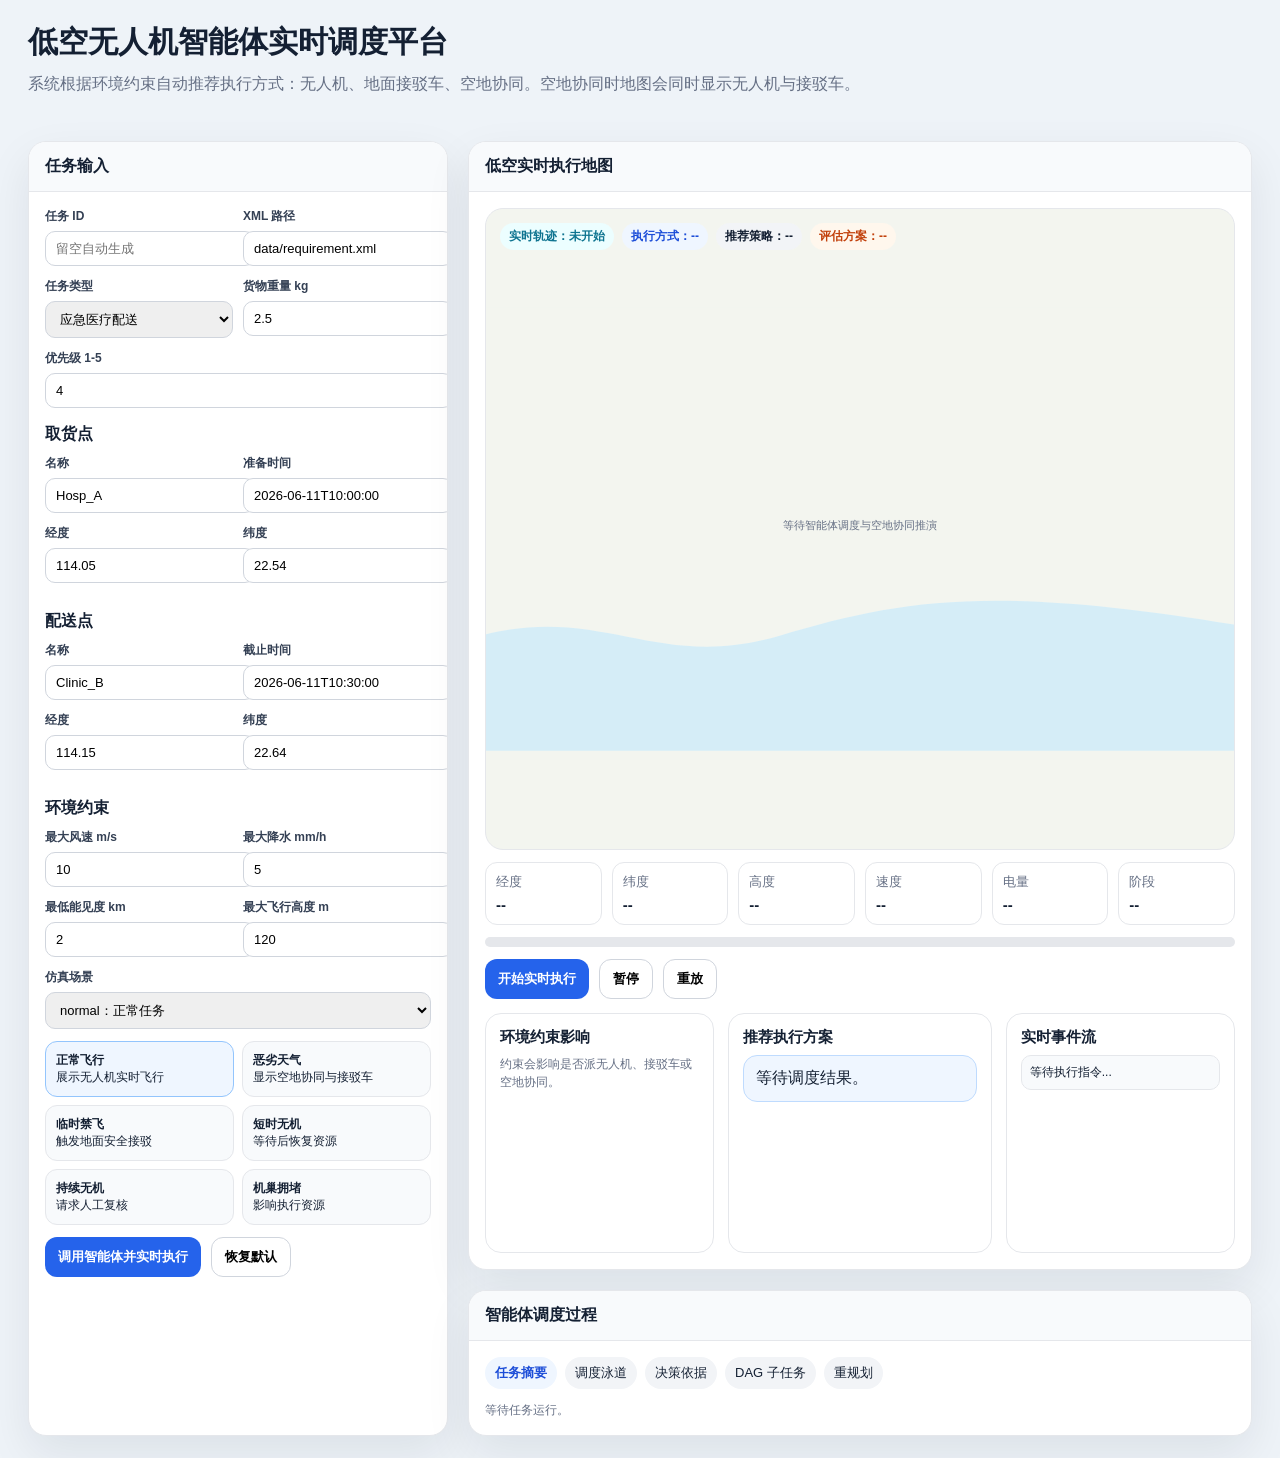
==== commit 39bb0935: "Simplify frontend and make air-ground coordination visible" ====
--- a/agent_code-master/frontend/index.html
+++ b/agent_code-master/frontend/index.html
@@ -1,80 +1,32 @@
-<!doctype html>
-<html lang="zh-CN">
-<head>
-  <meta charset="utf-8" />
-  <meta name="viewport" content="width=device-width, initial-scale=1" />
-  <title>低空无人机智能体实时调度平台</title>
-  <style>
-    :root{--bg:#eef3f8;--text:#142033;--muted:#667085;--line:#e5e7eb;--blue:#2563eb;--cyan:#0891b2;--green:#059669;--red:#dc2626;--orange:#d97706;--purple:#7c3aed;--dark:#0f172a;--map:#f3f5ef;--shadow:0 20px 52px rgba(15,23,42,.09);--radius:18px}
-    *{box-sizing:border-box}body{margin:0;min-height:100vh;color:var(--text);font-family:-apple-system,BlinkMacSystemFont,"Segoe UI","Microsoft YaHei",Arial,sans-serif;background:linear-gradient(180deg,#f8fbff,#eef3f8)}
-    header{max-width:1760px;margin:0 auto;padding:24px 28px 12px}.topbar{display:flex;justify-content:space-between;align-items:flex-end;gap:18px;flex-wrap:wrap}h1{margin:0;font-size:31px;letter-spacing:-.035em}.subtitle{margin-top:10px;color:var(--muted);line-height:1.7;max-width:1120px}.status-pill{background:#fff;border:1px solid var(--line);border-radius:999px;padding:9px 14px;box-shadow:0 8px 20px rgba(15,23,42,.05);font-size:13px;color:var(--muted)}
-    main{max-width:1760px;margin:0 auto;padding:0 28px 40px;display:grid;grid-template-columns:430px minmax(900px,1fr);gap:20px}@media(max-width:1280px){main{grid-template-columns:1fr}}.card{background:#fff;border:1px solid var(--line);border-radius:var(--radius);box-shadow:var(--shadow);overflow:hidden}.card-header{display:flex;justify-content:space-between;align-items:center;gap:12px;padding:15px 17px;border-bottom:1px solid var(--line);background:linear-gradient(180deg,#fff,#f8fafc)}.card-header h2{margin:0;font-size:17px}.card-body{padding:17px}
-    label{display:block;margin-bottom:6px;font-size:12.5px;font-weight:800;color:#344054}input,select{width:100%;border:1px solid #d0d5dd;background:#fff;border-radius:11px;padding:9px 10px;font-size:13.2px;outline:none}.field{margin-bottom:12px}.hint{margin-top:6px;color:var(--muted);font-size:12px;line-height:1.45}.grid-2{display:grid;grid-template-columns:1fr 1fr;gap:10px}.section-title{display:flex;align-items:center;gap:8px;margin:16px 0 10px;font-size:14px;font-weight:900}.section-title:before{content:'';width:4px;height:16px;border-radius:999px;background:var(--blue)}
-    button{border:none;border-radius:12px;padding:10px 13px;font-size:13.5px;font-weight:900;cursor:pointer}.btn-row{display:flex;gap:10px;flex-wrap:wrap;margin-top:14px}.btn-primary{background:var(--blue);color:#fff;box-shadow:0 10px 24px rgba(37,99,235,.23)}.btn-ghost{background:#fff;color:#344054;border:1px solid var(--line)}button:disabled{opacity:.55;cursor:not-allowed}
-    .scenario-grid{display:grid;grid-template-columns:1fr 1fr;gap:9px}.scenario{padding:10px;border:1px solid var(--line);border-radius:13px;background:#f8fafc;cursor:pointer}.scenario.active,.scenario:hover{background:#eff6ff;border-color:#93c5fd}.scenario strong{display:block;font-size:12.5px}.scenario span{display:block;color:var(--muted);font-size:11.5px;line-height:1.45;margin-top:4px}
-    .right-grid{display:grid;gap:20px}.map-wrap{border:1px solid var(--line);border-radius:18px;overflow:hidden;position:relative;height:640px;background:var(--map)}#flightSvg{width:100%;height:640px;display:block}.map-empty{position:absolute;inset:0;display:flex;align-items:center;justify-content:center;text-align:center;color:var(--muted);padding:28px;line-height:1.7;pointer-events:none;background:rgba(248,251,255,.32)}.map-badge{position:absolute;left:14px;top:14px;display:flex;gap:8px;flex-wrap:wrap;z-index:5}.tag{display:inline-flex;align-items:center;border-radius:999px;padding:4px 8px;font-size:12px;font-weight:900;background:#f2f4f7;color:#344054;white-space:nowrap}.tag.good{background:#ecfdf3;color:var(--green)}.tag.warn{background:#fffaeb;color:var(--orange)}.tag.bad{background:#fef2f2;color:var(--red)}.tag.blue{background:#eff6ff;color:#1d4ed8}.tag.cyan{background:#ecfeff;color:#0e7490}.tag.purple{background:#f5f3ff;color:var(--purple)}.tag.dark{background:#111827;color:#fff}
-    .metric-grid{display:grid;grid-template-columns:repeat(6,1fr);gap:10px;margin-top:12px}@media(max-width:1000px){.metric-grid{grid-template-columns:repeat(2,1fr)}}.metric{background:#fff;border:1px solid var(--line);border-radius:13px;padding:10px}.metric .name{color:var(--muted);font-size:11.5px;margin-bottom:6px}.metric .value{font-size:16px;font-weight:900;overflow-wrap:anywhere}.progress-wrap{margin-top:12px;background:#eef2f7;border-radius:999px;overflow:hidden;height:10px}.progress-bar{height:100%;width:0%;background:linear-gradient(90deg,#2563eb,#06b6d4,#10b981)}
-    .below-map{display:grid;grid-template-columns:1.05fr 1.15fr 1fr;gap:14px;margin-top:14px}@media(max-width:1280px){.below-map{grid-template-columns:1fr}}.panel-box{border:1px solid var(--line);border-radius:16px;background:#fff;padding:14px;min-height:220px}.panel-box h3{margin:0 0 8px;font-size:15px}.panel-sub{margin:0 0 12px;color:var(--muted);font-size:12px;line-height:1.5}.constraint-grid{display:grid;grid-template-columns:1fr 1fr;gap:9px}.constraint{border:1px solid var(--line);border-radius:12px;padding:10px;background:#f8fafc}.constraint .name{font-size:11.5px;color:var(--muted);margin-bottom:5px}.constraint .value{font-size:15px;font-weight:900}.constraint.good{border-color:#bbf7d0;background:#ecfdf3}.constraint.warn{border-color:#fed7aa;background:#fff7ed}.constraint.bad{border-color:#fecaca;background:#fef2f2}
-    .recommend-box{border:1px solid #bfdbfe;background:#eff6ff;border-radius:14px;padding:12px}.recommend-box h4{margin:0 0 8px;font-size:15px}.recommend-box p{margin:6px 0;color:#334155;font-size:12.5px;line-height:1.55}.reason-list{display:grid;gap:7px;margin-top:10px}.reason-item{background:#fff;border:1px solid #dbeafe;border-radius:10px;padding:8px;font-size:12px;color:#334155;line-height:1.45}.event-list{display:grid;gap:8px;max-height:245px;overflow:auto}.event-item{border:1px solid var(--line);border-radius:12px;padding:8px;background:#f8fafc;font-size:12px;color:#475467;line-height:1.45}.event-item.active{border-color:#06b6d4;background:#ecfeff;color:#0e7490;font-weight:800}
-    .kpis{display:grid;grid-template-columns:repeat(6,minmax(0,1fr));gap:10px;margin-bottom:14px}.kpi{border:1px solid var(--line);border-radius:14px;padding:12px;background:#fff}.kpi .name{color:var(--muted);font-size:11.5px;margin-bottom:7px}.kpi .value{font-size:16px;font-weight:900;overflow-wrap:anywhere}.tabs{display:flex;gap:8px;flex-wrap:wrap;margin-bottom:13px}.tab{padding:8px 11px;border-radius:999px;background:#f2f4f7;color:#344054;font-size:13px;cursor:pointer;border:1px solid transparent}.tab.active{background:#eff6ff;color:#1d4ed8;border-color:#bfdbfe;font-weight:900}.panel{display:none}.panel.active{display:block}table{width:100%;border-collapse:collapse;border:1px solid var(--line);border-radius:12px;overflow:hidden;font-size:12.8px}th,td{text-align:left;padding:9px 10px;border-bottom:1px solid var(--line);vertical-align:top}th{background:#f8fafc;color:#475467;font-size:12px}.log-list{display:grid;gap:8px}.log-item{border:1px solid var(--line);background:#fff;border-radius:13px;padding:10px}.log-top{display:flex;justify-content:space-between;gap:8px;flex-wrap:wrap;margin-bottom:6px}.log-desc{color:var(--muted);font-size:12px;line-height:1.55}.empty{padding:18px;border:1px dashed #cbd5e1;border-radius:14px;color:var(--muted);background:#f8fafc;text-align:center;line-height:1.6}.error-box{display:none;margin-top:13px;padding:12px;border:1px solid #fecaca;border-radius:13px;background:#fef2f2;color:#991b1b;white-space:pre-wrap;font-size:12.8px;line-height:1.55}.swimlane{display:grid;gap:10px}.lane{display:grid;grid-template-columns:150px 1fr;gap:10px}.lane-title{background:#111827;color:#fff;border-radius:12px;padding:10px;font-weight:900;font-size:12.5px}.lane-body{display:flex;gap:8px;flex-wrap:wrap;border:1px solid var(--line);border-radius:12px;padding:9px;background:#fff}.task-box{min-width:135px;border:1px solid var(--line);border-radius:12px;padding:9px;background:#f8fafc}.task-box strong{display:block;font-size:12.5px;margin-bottom:5px}.task-box small{color:var(--muted);line-height:1.4}
-  </style>
-</head>
-<body>
-<header><div class="topbar"><div><h1>低空无人机智能体实时调度平台</h1><div class="subtitle">推荐无人机时显示无人机飞行，推荐地面接驳车时显示车辆沿道路转运，空地协同时同时显示无人机与接驳车。</div></div><div class="status-pill" id="serviceStatus">服务状态：未检查</div></div></header>
-<main>
-  <section class="card"><div class="card-header"><h2>任务输入与场景触发</h2><button class="btn-ghost" onclick="checkHealth()">检查服务</button></div><div class="card-body">
-    <div class="grid-2"><div class="field"><label>任务 ID</label><input id="taskId" placeholder="留空自动生成"></div><div class="field"><label>XML 路径</label><input id="xmlPath" value="data/requirement.xml"></div></div>
-    <div class="grid-2"><div class="field"><label>任务类型</label><select id="missionType"><option value="emergency_medical">应急医疗配送</option><option value="emergency_supply">应急物资配送</option><option value="standard_delivery">普通低空配送</option></select></div><div class="field"><label>货物重量 kg</label><input id="cargoWeight" type="number" step="0.1" value="2.5"></div></div>
-    <div class="field"><label>优先级 1-5</label><input id="priority" type="number" min="1" max="5" value="4"></div>
-    <div class="section-title">取货点</div><div class="grid-2"><div class="field"><label>取货点名称</label><input id="pickupId" value="Hosp_A"></div><div class="field"><label>取货准备时间</label><input id="pickupReady" value="2026-06-11T10:00:00"></div></div><div class="grid-2"><div class="field"><label>取货点经度 lon</label><input id="pickupLon" type="number" step="0.000001" value="114.05"></div><div class="field"><label>取货点纬度 lat</label><input id="pickupLat" type="number" step="0.000001" value="22.54"></div></div>
-    <div class="section-title">配送点</div><div class="grid-2"><div class="field"><label>配送点名称</label><input id="dropoffId" value="Clinic_B"></div><div class="field"><label>配送截止时间</label><input id="dropoffDeadline" value="2026-06-11T10:30:00"></div></div><div class="grid-2"><div class="field"><label>配送点经度 lon</label><input id="dropoffLon" type="number" step="0.000001" value="114.15"></div><div class="field"><label>配送点纬度 lat</label><input id="dropoffLat" type="number" step="0.000001" value="22.64"></div></div>
-    <div class="section-title">环境约束</div><div class="grid-2"><div class="field"><label>最大风速 m/s</label><input id="maxWind" type="number" step="0.1" value="10"></div><div class="field"><label>最大降水 mm/h</label><input id="maxRain" type="number" step="0.1" value="5"></div></div><div class="grid-2"><div class="field"><label>最低能见度 km</label><input id="minVisibility" type="number" step="0.1" value="2"></div><div class="field"><label>最大飞行高度 m</label><input id="maxAltitude" type="number" step="1" value="120"></div></div><div class="hint">约束越严格，低空飞行方案越容易被降权，系统会转向安全接驳方案。</div>
-    <div class="field"><label>仿真场景</label><select id="scenarioSelect" onchange="setScenario(this.value)"><option value="normal">normal：正常任务</option><option value="bad_weather">bad_weather：恶劣天气</option><option value="airspace_restricted">airspace_restricted：临时禁飞</option><option value="no_available_uav_once">no_available_uav_once：无人机短时不可用</option><option value="no_available_uav">no_available_uav：持续无可用无人机</option><option value="dock_congested">dock_congested：机巢拥堵</option></select></div>
-    <div class="scenario-grid" id="scenarioGrid"></div><div class="btn-row"><button class="btn-primary" id="runBtn" onclick="submitTask()">调用智能体并实时执行</button><button class="btn-ghost" onclick="resetDefaults()">恢复默认</button></div><div class="error-box" id="errorBox"></div>
-  </div></section>
-  <section class="right-grid">
-    <section class="card"><div class="card-header"><h2>低空实时执行地图</h2><span class="tag blue" id="activeScenario">等待运行</span></div><div class="card-body">
-      <div class="map-wrap"><div class="map-badge"><span class="tag cyan" id="liveBadge">实时轨迹：未开始</span><span class="tag blue" id="mapMode">执行方式：--</span><span class="tag" id="mapAlgo">推荐策略：--</span><span class="tag purple" id="mapCandidateCount">评估方案：--</span></div><svg id="flightSvg" viewBox="0 0 1080 640" aria-label="低空实时执行地图"></svg><div class="map-empty" id="mapEmpty">点击左侧按钮后，将根据推荐方案显示无人机、接驳车与实时轨迹。</div></div>
-      <div class="metric-grid"><div class="metric"><div class="name">经度</div><div class="value" id="teleLon">--</div></div><div class="metric"><div class="name">纬度</div><div class="value" id="teleLat">--</div></div><div class="metric"><div class="name">高度</div><div class="value" id="teleAlt">--</div></div><div class="metric"><div class="name">速度</div><div class="value" id="teleSpeed">--</div></div><div class="metric"><div class="name">电量</div><div class="value" id="teleBattery">--</div></div><div class="metric"><div class="name">阶段</div><div class="value" id="telePhase">--</div></div></div><div class="progress-wrap"><div class="progress-bar" id="liveProgress"></div></div><div class="btn-row"><button class="btn-primary" onclick="playTelemetry()">开始实时执行</button><button class="btn-ghost" onclick="pauseTelemetry()">暂停</button><button class="btn-ghost" onclick="restartTelemetry()">重放</button></div>
-      <div class="below-map"><div class="panel-box"><h3>环境约束影响</h3><p class="panel-sub">展示风速、降水、能见度、高度上限对执行方式的影响。</p><div class="constraint-grid" id="constraintPanel"><div class="empty">等待调度结果。</div></div></div><div class="panel-box"><h3>推荐执行方案</h3><p class="panel-sub">这里只显示智能体最终推荐的方案。推荐接驳车时，地图同步显示车辆执行。</p><div id="routeList"><div class="empty">暂无推荐方案</div></div></div><div class="panel-box"><h3>实时事件流</h3><p class="panel-sub">展示起飞、接驳、避障、重规划、抵达等过程事件。</p><div class="event-list" id="eventList"><div class="event-item">等待执行指令...</div></div></div></div>
-    </div></section>
-    <section class="card"><div class="card-header"><h2>智能体调度过程</h2><span class="tag dark" id="reportPath">未生成报告</span></div><div class="card-body"><div class="kpis"><div class="kpi"><div class="name">接口状态</div><div class="value" id="kpiCode">--</div></div><div class="kpi"><div class="name">任务状态</div><div class="value" id="kpiStatus">--</div></div><div class="kpi"><div class="name">推荐策略</div><div class="value" id="kpiAlgo">--</div></div><div class="kpi"><div class="name">风险等级</div><div class="value" id="kpiRisk">--</div></div><div class="kpi"><div class="name">重规划</div><div class="value" id="kpiReplan">--</div></div><div class="kpi"><div class="name">约束对象</div><div class="value" id="kpiObstacles">--</div></div></div><div class="tabs"><div class="tab active" onclick="showTab('summary')">任务摘要</div><div class="tab" onclick="showTab('lanes')">调度泳道</div><div class="tab" onclick="showTab('decision')">决策依据</div><div class="tab" onclick="showTab('tasks')">DAG 子任务</div><div class="tab" onclick="showTab('trace')">执行轨迹</div><div class="tab" onclick="showTab('replan')">重规划</div></div><div class="panel active" id="panel-summary"><div class="empty">等待任务运行。</div></div><div class="panel" id="panel-lanes"><div class="empty">等待调度泳道。</div></div><div class="panel" id="panel-decision"><div class="empty">等待决策依据。</div></div><div class="panel" id="panel-tasks"><div class="empty">暂无子任务。</div></div><div class="panel" id="panel-trace"><div class="empty">暂无执行轨迹。</div></div><div class="panel" id="panel-replan"><div class="empty">暂无重规划事件。</div></div></div></section>
-  </section>
-</main>
-<script>
-const scenarios=[{id:'normal',title:'正常飞行',desc:'展示无人机实时飞行。'},{id:'bad_weather',title:'恶劣天气',desc:'触发天气约束和地面接驳。'},{id:'airspace_restricted',title:'临时禁飞',desc:'禁飞区出现并触发重规划。'},{id:'no_available_uav_once',title:'短时无机',desc:'等待后恢复飞行资源。'},{id:'no_available_uav',title:'持续无机',desc:'保持待命并请求人工复核。'},{id:'dock_congested',title:'机巢拥堵',desc:'机巢资源约束影响方案。'}];
-let lastResponse=null,telemetry=[],telemetryTimer=null,telemetryIndex=0,projectPoint=null,actualTrail=[],lastHeading=0,currentEvents=[],lastPayload=null,currentMode='无人机';const W=1080,H=640,pad=66;
-function init(){resetDefaults(false);renderScenarios();drawEmptyMap();checkHealth(false)}
-function resetDefaults(clearTask=true){if(clearTask)document.getElementById('taskId').value='';document.getElementById('xmlPath').value='data/requirement.xml';document.getElementById('missionType').value='emergency_medical';document.getElementById('cargoWeight').value='2.5';document.getElementById('priority').value='4';document.getElementById('pickupId').value='Hosp_A';document.getElementById('pickupLon').value='114.05';document.getElementById('pickupLat').value='22.54';document.getElementById('pickupReady').value='2026-06-11T10:00:00';document.getElementById('dropoffId').value='Clinic_B';document.getElementById('dropoffLon').value='114.15';document.getElementById('dropoffLat').value='22.64';document.getElementById('dropoffDeadline').value='2026-06-11T10:30:00';document.getElementById('maxWind').value='10';document.getElementById('maxRain').value='5';document.getElementById('minVisibility').value='2';document.getElementById('maxAltitude').value='120';setScenario('normal')}
-function renderScenarios(){document.getElementById('scenarioGrid').innerHTML=scenarios.map(s=>`<div class="scenario" data-scenario="${s.id}" onclick="setScenario('${s.id}')"><strong>${s.title}</strong><span>${s.id}<br>${s.desc}</span></div>`).join('');setScenario(document.getElementById('scenarioSelect').value)}function setScenario(id){document.getElementById('scenarioSelect').value=id;document.querySelectorAll('.scenario').forEach(el=>el.classList.toggle('active',el.dataset.scenario===id))}function apiUrl(path){return path}async function checkHealth(showError=true){try{const res=await fetch(apiUrl('/health'));const data=await res.json();document.getElementById('serviceStatus').textContent=`服务状态：${data.status} / ${data.service}`;document.getElementById('serviceStatus').style.color='#059669'}catch(e){document.getElementById('serviceStatus').textContent='服务状态：连接失败';document.getElementById('serviceStatus').style.color='#dc2626';if(showError)showErrorBox(`无法访问调度中心：${e.message}`)}}
-function numberFrom(id,label){const v=Number(document.getElementById(id).value);if(Number.isNaN(v))throw new Error(`${label} 必须是数字`);return v}function buildPayload(){return{task_id:document.getElementById('taskId').value.trim(),requirement_xml_path:document.getElementById('xmlPath').value.trim()||'data/requirement.xml',mission_type:document.getElementById('missionType').value,delivery_points:[{id:document.getElementById('pickupId').value.trim()||'pickup',lon:numberFrom('pickupLon','取货点经度'),lat:numberFrom('pickupLat','取货点纬度'),role:'pickup',ready_time:document.getElementById('pickupReady').value.trim()},{id:document.getElementById('dropoffId').value.trim()||'dropoff',lon:numberFrom('dropoffLon','配送点经度'),lat:numberFrom('dropoffLat','配送点纬度'),role:'dropoff',deadline:document.getElementById('dropoffDeadline').value.trim()}],cargo_weight_kg:numberFrom('cargoWeight','货物重量'),priority:numberFrom('priority','优先级'),environmental_constraints:{max_wind_speed_mps:numberFrom('maxWind','最大风速'),max_precipitation_mm_h:numberFrom('maxRain','最大降水'),minimum_visibility_km:numberFrom('minVisibility','最低能见度'),maximum_altitude_m:numberFrom('maxAltitude','最大飞行高度')},output_requirements:{format:'json',need_risk_assessment:true,need_orchestration_trace:true},simulation_scenario:document.getElementById('scenarioSelect').value}}
-async function submitTask(){clearError();const runBtn=document.getElementById('runBtn');runBtn.disabled=true;document.getElementById('activeScenario').textContent='正在调用调度中心与算法服务...';pauseTelemetry();setEmpty('panel-lanes','正在生成智能体调度泳道...');try{const payload=buildPayload();lastPayload=payload;const res=await fetch(apiUrl('/api/v1/task/submit'),{method:'POST',headers:{'Content-Type':'application/json'},body:JSON.stringify(payload)});const data=await res.json();if(!res.ok)throw new Error(JSON.stringify(data,null,2));lastResponse=data;renderResponse(data,payload.simulation_scenario)}catch(e){showErrorBox(e.message)}finally{runBtn.disabled=false}}
-function modeLabel(v){const t=String(v||'');if(t.includes('ground_vehicle'))return'地面接驳车';if(t.includes('air_ground'))return'空地协同';if(t.includes('uav'))return'无人机';return'低空配送'}function algorithmLabel(v){const t=String(v||'');if(t.includes('TWA'))return'医疗时间窗调度';if(t.includes('Coord'))return'多机任务分配';if(t.includes('AirGround')||t.includes('weather'))return'天气自适应调度';if(t.includes('DRL')||t.includes('LLM'))return'合规避障规划';return t.replaceAll('_',' ')}
-function renderResponse(data,scenario){const sol=data.recommended_solution||{};currentMode=modeLabel(sol.operational_mode||sol.assigned_vehicle_type);document.getElementById('activeScenario').textContent=scenario;document.getElementById('kpiCode').textContent=data.code??'--';document.getElementById('kpiStatus').textContent=data.mission_status??'--';document.getElementById('kpiAlgo').textContent=algorithmLabel(sol.algorithm_used||sol.algorithm);document.getElementById('kpiRisk').textContent=data.risk_assessment?.risk_level||'--';document.getElementById('kpiReplan').textContent=data.orchestration?.replan_events?.length??0;document.getElementById('kpiObstacles').textContent=sol.obstacle_zones?.length??0;document.getElementById('reportPath').textContent=data.report_path||'未生成报告';renderSummary(data);renderLanes(data);renderDecision(data);renderTasks(data.execution_status?.task_summary||[]);renderTrace(data.orchestration?.trace||[]);renderReplan(data.orchestration?.replan_events||[]);renderRecommended(data);renderFlightMap(data);showTab('summary')}
-function renderSummary(data){const sol=data.recommended_solution||{},risk=data.risk_assessment||{};document.getElementById('panel-summary').innerHTML=`<table><tr><th>项目</th><th>内容</th></tr><tr><td>推荐执行方式</td><td>${modeLabel(sol.operational_mode||sol.assigned_vehicle_type)}，${algorithmLabel(sol.algorithm_used||sol.algorithm)}</td></tr><tr><td>地图显示逻辑</td><td>推荐无人机时显示无人机；推荐地面接驳车时显示车辆；空地协同时同时显示无人机和接驳车。</td></tr><tr><td>环境约束影响</td><td>${constraintNarrative(data,sol)}</td></tr><tr><td>距离、耗时、能耗</td><td>${sol.flight_distance_km??'--'} km，${sol.estimated_duration_mins??'--'} min，${sol.estimated_energy_kj??'--'} kJ</td></tr><tr><td>风险评估</td><td>${escapeHtml(risk.risk_level||'--')}，score=${risk.risk_score??'--'}</td></tr></table>`}
-function constraintNarrative(data,sol){const w=data.risk_assessment?.weather_snapshot||{},c=lastPayload?.environmental_constraints||{};const routeMax=Math.max(...(sol.route_polyline_geo||[]).map(p=>p.altitude_m||0),0);const arr=[];arr.push(w.wind_speed_mps>c.max_wind_speed_mps?'风速超限，低空飞行方案降权':'风速满足阈值');arr.push(w.precipitation_mm_h>c.max_precipitation_mm_h?'降水超限，触发天气影响区':'降水满足阈值');arr.push(w.visibility_km<c.minimum_visibility_km?'能见度不足，触发安全接驳':'能见度满足阈值');arr.push(routeMax>c.maximum_altitude_m?'高度超过上限':'高度满足上限');return arr.join('；')}
-function renderRecommended(data){const sol=data.recommended_solution||{};const count=(data.candidate_solutions||[]).length;let mode=modeLabel(sol.operational_mode||sol.assigned_vehicle_type);let text=mode==='地面接驳车'?'当前推荐地面接驳车，地图上车辆沿地面道路移动，不再显示无人机飞行。':mode==='空地协同'?'当前推荐空地协同，地图会同时显示无人机和接驳车，并在交接点切换执行。':'当前推荐无人机，地图显示无人机实时飞行。';document.getElementById('routeList').innerHTML=`<div class="recommend-box"><h4>${mode} · ${algorithmLabel(sol.algorithm_used||sol.algorithm)}</h4><p>后台评估 ${count} 类执行方案，最终推荐 ${mode}。</p><p>距离：${sol.flight_distance_km??'--'} km　预计耗时：${sol.estimated_duration_mins??'--'} min　能耗：${sol.estimated_energy_kj??'--'} kJ</p><div class="reason-list"><div class="reason-item">${constraintNarrative(data,sol)}</div><div class="reason-item">${text}</div><div class="reason-item">路径冲突检查 ${sol.route_conflict_checks?.length||0} 项，约束对象 ${sol.obstacle_zones?.length||0} 个。</div></div></div>`}
-function renderConstraintPanel(data,sol){const w=data.risk_assessment?.weather_snapshot||{},c=lastPayload?.environmental_constraints||{};const routeMax=Math.max(...(sol.route_polyline_geo||[]).map(p=>p.altitude_m||0),0);const items=[['风速约束',`${w.wind_speed_mps??'--'} / ${c.max_wind_speed_mps} m/s`,w.wind_speed_mps>c.max_wind_speed_mps?'bad':'good','超限时低空飞行方案降权'],['降水约束',`${w.precipitation_mm_h??'--'} / ${c.max_precipitation_mm_h} mm/h`,w.precipitation_mm_h>c.max_precipitation_mm_h?'bad':'good','超限时显示天气影响区'],['能见度约束',`${w.visibility_km??'--'} / ${c.minimum_visibility_km} km`,w.visibility_km<c.minimum_visibility_km?'bad':'good','不足时推荐安全接驳'],['高度上限',`${routeMax} / ${c.maximum_altitude_m} m`,routeMax>c.maximum_altitude_m?'bad':(routeMax>c.maximum_altitude_m*0.85?'warn':'good'),'限制跨越高度']];document.getElementById('constraintPanel').innerHTML=items.map(i=>`<div class="constraint ${i[2]}"><div class="name">${i[0]}</div><div class="value">${i[1]}</div><div class="hint">${i[3]}</div></div>`).join('')}
-function renderFlightMap(data,autoPlay=true){const sol=data.recommended_solution||{};const route=sol.route_polyline_geo||[];telemetry=sol.telemetry_stream||[];currentEvents=sol.tactical_events||[];telemetryIndex=0;actualTrail=[];pauseTelemetry();currentMode=modeLabel(sol.operational_mode||sol.assigned_vehicle_type);document.getElementById('mapMode').textContent=`执行方式：${currentMode}`;document.getElementById('mapAlgo').textContent=`推荐策略：${algorithmLabel(sol.algorithm_used||sol.algorithm)}`;document.getElementById('mapCandidateCount').textContent=`评估方案：${(data.candidate_solutions||[]).length}`;document.getElementById('liveBadge').textContent='实时轨迹：待执行';document.getElementById('liveProgress').style.width='0%';renderEventList(0);renderConstraintPanel(data,sol);if(!route.length){drawEmptyMap();return}document.getElementById('mapEmpty').style.display='none';const svg=document.getElementById('flightSvg');const allObs=(data.candidate_solutions||[]).flatMap(c=>c.obstacle_zones||[]);const bounds=mergeBounds(route,allObs);projectPoint=(lon,lat)=>({x:pad+(Number(lon)-bounds.min_lon)/((bounds.max_lon-bounds.min_lon)||1)*(W-pad*2),y:H-pad-(Number(lat)-bounds.min_lat)/((bounds.max_lat-bounds.min_lat)||1)*(H-pad*2)});svg.innerHTML=`<defs><filter id="shadow" x="-40%" y="-40%" width="180%" height="180%"><feDropShadow dx="0" dy="9" stdDeviation="8" flood-color="#0f172a" flood-opacity=".25"/></filter><linearGradient id="waterGrad" x1="0" x2="1"><stop offset="0" stop-color="#bde7ff"/><stop offset="1" stop-color="#8bdaf1"/></linearGradient><linearGradient id="liveGrad" x1="0" x2="1"><stop offset="0" stop-color="#2563eb"/><stop offset=".45" stop-color="#06b6d4"/><stop offset="1" stop-color="#10b981"/></linearGradient><pattern id="windPattern" width="34" height="18" patternUnits="userSpaceOnUse"><path d="M2 9 H22 M16 4 L24 9 L16 14" stroke="#d97706" stroke-width="2" fill="none" opacity=".38"/></pattern><pattern id="rainPattern" width="18" height="18" patternUnits="userSpaceOnUse"><path d="M5 2 L1 12 M14 4 L10 16" stroke="#2563eb" stroke-width="2" opacity=".36"/></pattern></defs>${drawBaseMap(bounds,route)}${drawConstraintOverlay(data,sol)}${drawObstacles(allObs)}${drawRecommendedRoute(sol)}${drawSelectedRouteNodes(route)}<path id="actualTrackGlow" d="" fill="none" stroke="#22d3ee" stroke-width="18" stroke-linecap="round" opacity=".18"/><path id="actualTrack" d="" fill="none" stroke="url(#liveGrad)" stroke-width="7" stroke-linecap="round" stroke-linejoin="round" filter="url(#shadow)"/><g id="droneGroup" filter="url(#shadow)">${droneIconSvg()}</g><g id="carGroup" filter="url(#shadow)">${carIconSvg()}</g><g id="livePulse"><circle cx="0" cy="0" r="21" fill="rgba(6,182,212,.16)" stroke="#06b6d4" stroke-width="2"/></g>${drawScaleBar()}<text x="66" y="615" fill="#475467" font-size="12">执行载体与推荐方案保持一致：无人机、接驳车、空地协同分别显示不同图标。</text>`;setTelemetryFrame(0);if(autoPlay)playTelemetry()}
-function isGroundMode(){return currentMode==='地面接驳车'}function isAirGroundMode(){return currentMode==='空地协同'}function setVehicleDisplay(t,p){const drone=document.getElementById('droneGroup'),car=document.getElementById('carGroup');const isGround=isGroundMode();const isAirGround=isAirGroundMode();const airborne=Number(t.altitude_m||0)>5;if(isGround){if(drone)drone.setAttribute('display','none');if(car){car.setAttribute('display','block');car.setAttribute('transform',`translate(${p.x} ${p.y}) rotate(${lastHeading}) scale(.82)`)}}else if(isAirGround){if(airborne){if(drone){drone.setAttribute('display','block');drone.setAttribute('opacity','1');drone.setAttribute('transform',`translate(${p.x} ${p.y}) rotate(${lastHeading}) scale(.72)`)}const tp=findTransferPoint();if(car){car.setAttribute('display','block');car.setAttribute('opacity','.72');car.setAttribute('transform',`translate(${tp.x} ${tp.y}) scale(.78)`)}}else{const tp=findTransferPoint();if(drone){drone.setAttribute('display','block');drone.setAttribute('opacity','.38');drone.setAttribute('transform',`translate(${tp.x} ${tp.y}) scale(.60)`)}if(car){car.setAttribute('display','block');car.setAttribute('opacity','1');car.setAttribute('transform',`translate(${p.x} ${p.y}) rotate(${lastHeading}) scale(.82)`)}}}else{if(car)car.setAttribute('display','none');if(drone){drone.setAttribute('display','block');drone.setAttribute('opacity','1');drone.setAttribute('transform',`translate(${p.x} ${p.y}) rotate(${lastHeading}) scale(.72)`)}}}
-function findTransferPoint(){const zero=telemetry.find(x=>Number(x.altitude_m||0)<=1);return zero&&projectPoint?projectPoint(zero.lon,zero.lat):{x:120,y:120}}
-function setTelemetryFrame(i){if(!telemetry.length||!projectPoint)return;telemetryIndex=Math.max(0,Math.min(i,telemetry.length-1));const t=telemetry[telemetryIndex],p=projectPoint(t.lon,t.lat);actualTrail=telemetry.slice(0,telemetryIndex+1).map(x=>projectPoint(x.lon,x.lat));const d=actualTrail.map((q,j)=>`${j?'L':'M'} ${q.x.toFixed(1)} ${q.y.toFixed(1)}`).join(' ');document.getElementById('actualTrack')?.setAttribute('d',d);document.getElementById('actualTrackGlow')?.setAttribute('d',d);if(telemetryIndex>0){const pp=projectPoint(telemetry[telemetryIndex-1].lon,telemetry[telemetryIndex-1].lat);lastHeading=Math.atan2(p.y-pp.y,p.x-pp.x)*180/Math.PI+90}setVehicleDisplay(t,p);document.getElementById('livePulse')?.setAttribute('transform',`translate(${p.x} ${p.y})`);document.getElementById('teleLon').textContent=Number(t.lon).toFixed(5);document.getElementById('teleLat').textContent=Number(t.lat).toFixed(5);document.getElementById('teleAlt').textContent=`${t.altitude_m} m`;document.getElementById('teleSpeed').textContent=`${t.speed_kmh} km/h`;document.getElementById('teleBattery').textContent=`${t.battery_percent}%`;document.getElementById('telePhase').textContent=phaseLabel(t.phase);document.getElementById('liveProgress').style.width=`${Math.round((telemetryIndex/(telemetry.length-1))*100)}%`;document.getElementById('liveBadge').textContent=`实时轨迹：${telemetryIndex+1}/${telemetry.length} 帧`;renderEventList(t.progress||0)}
-function drawConstraintOverlay(data,sol){const w=data.risk_assessment?.weather_snapshot||{},c=lastPayload?.environmental_constraints||{};const routeMax=Math.max(...(sol.route_polyline_geo||[]).map(p=>p.altitude_m||0),0);let svg='';if(w.wind_speed_mps>c.max_wind_speed_mps)svg+=`<ellipse cx="285" cy="170" rx="210" ry="95" fill="url(#windPattern)" stroke="#d97706" stroke-width="3" stroke-dasharray="10 8" opacity=".55"/><rect x="88" y="72" width="350" height="34" rx="17" fill="rgba(255,247,237,.96)" stroke="#d97706"/><text x="106" y="94" fill="#92400e" font-size="13" font-weight="900">风速超过阈值，低空飞行方案降权</text>`;if(w.precipitation_mm_h>c.max_precipitation_mm_h||w.visibility_km<c.minimum_visibility_km)svg+=`<ellipse cx="795" cy="245" rx="185" ry="116" fill="url(#rainPattern)" stroke="#2563eb" stroke-width="3" stroke-dasharray="10 8" opacity=".62"/><rect x="638" y="104" width="340" height="40" rx="20" fill="rgba(239,246,255,.96)" stroke="#2563eb"/><text x="658" y="129" fill="#1d4ed8" font-size="13" font-weight="900">恶劣天气影响区，推荐安全接驳</text>`;if(routeMax>c.maximum_altitude_m*0.85)svg+=`<rect x="64" y="548" width="340" height="38" rx="19" fill="rgba(255,247,237,.96)" stroke="#d97706"/><text x="86" y="572" fill="#92400e" font-size="13" font-weight="900">高度接近上限，限制跨越高度</text>`;return svg}
-function drawBaseMap(bounds,route){const pickup=route[0],dropoff=route[route.length-1];let blocks='';for(let i=0;i<34;i++){const x=85+(i%9)*105+(i%3)*12,y=92+Math.floor(i/9)*105+(i%2)*14,w=54+(i%4)*10,h=38+(i%5)*8;blocks+=`<rect x="${x}" y="${y}" width="${w}" height="${h}" rx="7" fill="#e5e7dc" stroke="#d1d5c9" opacity=".75"/>`}const river='<path d="M 0 472 C 170 430,250 526,424 474 S 730 400,1080 458 L 1080 640 L 0 640 Z" fill="url(#waterGrad)" opacity=".55"/><path d="M 0 472 C 170 430,250 526,424 474 S 730 400,1080 458" fill="none" stroke="#48b8e8" stroke-width="5" opacity=".65"/>';const roads=['M 35 510 C 228 446,360 470,540 382 S 810 300,1045 260','M 55 170 C 225 222,395 182,565 238 S 820 300,1040 208','M 175 65 C 280 210,222 360,392 590','M 805 42 C 706 196,763 398,680 610','M 96 292 C 240 310,330 330,450 300 S 690 230,860 260'].map((d,i)=>`<path d="${d}" fill="none" stroke="#fff" stroke-width="18"/><path d="${d}" fill="none" stroke="${i<2?'#f6c26b':'#aab7c4'}" stroke-width="3"/>`).join('');const poi=(p,type)=>{if(!p)return'';const q=projectPoint(p.lon,p.lat);const color=type==='pickup'?'#059669':'#dc2626',label=type==='pickup'?'医院取货点':'诊所配送点';return`<g filter="url(#shadow)"><path d="M${q.x} ${q.y-26} C${q.x-18} ${q.y-26} ${q.x-26} ${q.y-12} ${q.x-26} ${q.y+2} C${q.x-26} ${q.y+22} ${q.x} ${q.y+38} ${q.x} ${q.y+38} C${q.x} ${q.y+38} ${q.x+26} ${q.y+22} ${q.x+26} ${q.y+2} C${q.x+26} ${q.y-12} ${q.x+18} ${q.y-26} ${q.x} ${q.y-26}Z" fill="${color}"/><circle cx="${q.x}" cy="${q.y}" r="10" fill="#fff"/><text x="${q.x}" y="${q.y+4}" text-anchor="middle" fill="${color}" font-size="12" font-weight="900">${type==='pickup'?'H':'D'}</text><rect x="${q.x+18}" y="${q.y-30}" width="92" height="24" rx="12" fill="rgba(255,255,255,.96)" stroke="#e5e7eb"/><text x="${q.x+30}" y="${q.y-14}" fill="#172033" font-size="12" font-weight="900">${label}</text></g>`};return`<rect width="1080" height="640" fill="#f3f5ef"/>${blocks}<path d="M760 410 C820 365 925 380 965 435 C910 504 790 510 735 455 Z" fill="#cfead7" stroke="#9fd2ad"/>${river}${roads}<path d="M 110 130 C 300 95,455 160,620 135 S 850 104,1000 155" fill="none" stroke="#38bdf8" stroke-width="28" opacity=".13"/><path d="M 110 130 C 300 95,455 160,620 135 S 850 104,1000 155" fill="none" stroke="#0891b2" stroke-width="2" stroke-dasharray="12 10" opacity=".42"/>${poi(pickup,'pickup')}${poi(dropoff,'dropoff')}<text x="68" y="48" fill="#334155" font-size="14" font-weight="900">低空配送地图 / UTM Airspace</text>`}
-function drawRecommendedRoute(sol){const route=sol.route_polyline_geo||[];if(!route.length)return'';const pts=route.map(p=>projectPoint(p.lon,p.lat));const d=pts.map((p,j)=>`${j?'L':'M'} ${p.x.toFixed(1)} ${p.y.toFixed(1)}`).join(' ');let color=isGroundMode()?'#0f766e':'#334155';return`<path d="${d}" fill="none" stroke="${color}" stroke-width="22" stroke-linecap="round" stroke-linejoin="round" opacity=".18"/><path d="${d}" fill="none" stroke="${color}" stroke-width="4" stroke-linecap="round" stroke-linejoin="round" stroke-dasharray="10 12" opacity=".72"/>`}
-function drawSelectedRouteNodes(route){return route.map(n=>{const p=projectPoint(n.lon,n.lat),fill=n.type==='pickup'?'#059669':n.type==='dropoff'?'#dc2626':n.type?.includes('transfer')?'#0f766e':'#2563eb';return`<circle cx="${p.x}" cy="${p.y}" r="11" fill="#fff" stroke="${fill}" stroke-width="4"/><rect x="${p.x+14}" y="${p.y-27}" width="${Math.max(82,(n.name||n.id||'').length*13)}" height="22" rx="11" fill="rgba(255,255,255,.92)" stroke="#e5e7eb"/><text x="${p.x+25}" y="${p.y-12}" fill="#172033" font-size="12" font-weight="900">${escapeHtml(n.name||n.id)}</text>`}).join('')}
-function drawObstacles(obstacles){const seen=new Set();return obstacles.filter(o=>{if(seen.has(o.id))return false;seen.add(o.id);return true}).map(o=>{if(o.polyline_geo){const pts=o.polyline_geo.map(p=>projectPoint(p.lon,p.lat));return`<path d="${pts.map((p,i)=>`${i?'L':'M'} ${p.x} ${p.y}`).join(' ')}" fill="none" stroke="#dc2626" stroke-width="9" stroke-dasharray="10 8" opacity=".58"/>`}const p=projectPoint(o.center_lon,o.center_lat);const r=Math.max(34,Math.min(105,(o.radius_km||1)*23));const color=o.kind==='no_fly_zone'?'#dc2626':o.kind==='weather_cell'?'#2563eb':o.kind==='resource_bottleneck'?'#7c3aed':'#d97706';return`<circle cx="${p.x}" cy="${p.y}" r="${r}" fill="${color}20" stroke="${color}" stroke-width="3" stroke-dasharray="8 7"/><rect x="${p.x-r}" y="${p.y-r-30}" width="${Math.max(94,(o.name||'').length*13)}" height="24" rx="12" fill="rgba(255,255,255,.92)" stroke="${color}"/><text x="${p.x-r+10}" y="${p.y-r-14}" fill="${color}" font-size="12" font-weight="900">${escapeHtml(o.name)}</text>`}).join('')}
-function droneIconSvg(){return`<g><ellipse cx="0" cy="8" rx="46" ry="16" fill="rgba(15,23,42,.16)"/><line x1="-34" y1="-28" x2="34" y2="28" stroke="#0f172a" stroke-width="6" stroke-linecap="round"/><line x1="34" y1="-28" x2="-34" y2="28" stroke="#0f172a" stroke-width="6" stroke-linecap="round"/><circle cx="-42" cy="-34" r="16" fill="#e0f2fe" stroke="#0284c7" stroke-width="4"/><circle cx="42" cy="-34" r="16" fill="#e0f2fe" stroke="#0284c7" stroke-width="4"/><circle cx="-42" cy="34" r="16" fill="#e0f2fe" stroke="#0284c7" stroke-width="4"/><circle cx="42" cy="34" r="16" fill="#e0f2fe" stroke="#0284c7" stroke-width="4"/><path d="M0 -42 L18 -6 H-18 Z" fill="#06b6d4" stroke="#0f172a" stroke-width="3"/><ellipse cx="0" cy="0" rx="25" ry="17" fill="#111827"/><rect x="-15" y="5" width="30" height="15" rx="5" fill="#2563eb"/><circle cx="0" cy="0" r="5" fill="#f8fafc"/></g>`}
-function carIconSvg(){return`<g><ellipse cx="0" cy="18" rx="38" ry="12" fill="rgba(15,23,42,.16)"/><rect x="-36" y="-16" width="72" height="34" rx="10" fill="#0f766e" stroke="#064e3b" stroke-width="4"/><path d="M-22 -16 L-10 -34 H15 L30 -16 Z" fill="#14b8a6" stroke="#064e3b" stroke-width="4"/><rect x="-6" y="-28" width="16" height="12" rx="3" fill="#d1fae5"/><circle cx="-22" cy="20" r="9" fill="#111827"/><circle cx="22" cy="20" r="9" fill="#111827"/><circle cx="-22" cy="20" r="3" fill="#f8fafc"/><circle cx="22" cy="20" r="3" fill="#f8fafc"/><text x="0" y="50" text-anchor="middle" font-size="12" font-weight="900" fill="#064e3b">接驳车</text></g>`}
-function phaseLabel(v){const t=String(v||'');if(t.includes('takeoff'))return'起飞';if(t.includes('landing'))return'降落';if(t.includes('avoidance'))return'避障飞行';if(t.includes('cruise'))return'巡航';if(t.includes('ground'))return'地面接驳';if(t.includes('arriving'))return'抵达';if(t.includes('departing'))return'出发';return t||'--'}
-function renderEventList(progress){const list=document.getElementById('eventList');if(!currentEvents.length){list.innerHTML='<div class="event-item">等待执行指令...</div>';return}list.innerHTML=currentEvents.map(e=>`<div class="event-item ${progress>=e.progress?'active':''}">${progress>=e.progress?'●':'○'} ${Math.round((e.progress||0)*100)}%　${escapeHtml(e.event||'')}</div>`).join('')}function playTelemetry(){if(!telemetry.length)return;pauseTelemetry();document.getElementById('liveBadge').textContent='实时轨迹：执行中';telemetryTimer=setInterval(()=>{setTelemetryFrame(telemetryIndex+1);if(telemetryIndex>=telemetry.length-1){pauseTelemetry();document.getElementById('liveBadge').textContent='实时轨迹：已完成'}},150)}function pauseTelemetry(){if(telemetryTimer){clearInterval(telemetryTimer);telemetryTimer=null}}function restartTelemetry(){telemetryIndex=0;actualTrail=[];setTelemetryFrame(0);playTelemetry()}
-function renderLanes(data){const tasks=data.execution_status?.task_summary||[];const byStage={environment_check:[],route_planning:[],risk_assessment:[],report:[]};tasks.forEach(t=>{(byStage[t.stage]||=[]).push(t)});const lanes=[['输入理解',['InputAgent','UnderstandingAgent','DecomposeAgent','PlanningAgent'].map(x=>({subtask_id:x,status:'SUCCESS',tool_name:'规则智能体',reason:'接收表单参数，生成任务图和调度计划'}))],['环境检查',byStage.environment_check||[]],['方案评估',byStage.route_planning||[]],['风险推荐',[...(byStage.risk_assessment||[]),...(byStage.report||[])]],['重规划',(data.orchestration?.replan_events||[]).map(e=>({subtask_id:e.event,status:e.event.includes('fail')?'FAILED':'SUCCESS',tool_name:e.fallback_tool||e.tool_name||'ReplanDecisionAgent',reason:e.reason||JSON.stringify(e)}))]];document.getElementById('panel-lanes').innerHTML=`<div class="swimlane">${lanes.map(([name,items])=>`<div class="lane"><div class="lane-title">${name}</div><div class="lane-body">${items.length?items.map(t=>`<div class="task-box"><strong>${escapeHtml(t.subtask_id||t.event)}</strong>${statusTag(t.status||'SUCCESS')}<small>${escapeHtml(t.tool_name||'')}<br>${escapeHtml(t.reason||'')}</small></div>`).join(''):'<span class="tag">无</span>'}</div></div>`).join('')}</div>`}
-function renderDecision(data){const sol=data.recommended_solution||{},risk=data.risk_assessment||{};const checks=sol.route_conflict_checks||[];document.getElementById('panel-decision').innerHTML=`<div class="log-list"><div class="log-item"><div class="log-top"><strong>智能体推荐依据</strong><span class="tag blue">${algorithmLabel(sol.algorithm_used||sol.algorithm)}</span></div><div class="log-desc">${(risk.decision_basis||[]).map(x=>escapeHtml(String(x).replaceAll('或','与'))).join('<br>')||'综合比较风险、耗时、能耗、合规性和资源状态。'}</div></div><div class="log-item"><div class="log-top"><strong>路径冲突检查</strong><span class="tag warn">${checks.length} 项</span></div><div class="log-desc">${checks.map(c=>`${escapeHtml(c.name)}：${escapeHtml(c.status)}，${escapeHtml(c.rule)}`).join('<br>')||'--'}</div></div></div>`}
-function renderTasks(rows){if(!rows.length)return setEmpty('panel-tasks','暂无子任务。');document.getElementById('panel-tasks').innerHTML=`<table><thead><tr><th>子任务</th><th>阶段</th><th>工具</th><th>状态</th><th>依赖</th><th>说明</th></tr></thead><tbody>${rows.map(r=>`<tr><td>${escapeHtml(r.subtask_id)}</td><td>${escapeHtml(r.stage)}</td><td>${escapeHtml(r.tool_name)}</td><td>${statusTag(r.status)}</td><td>${escapeHtml((r.dependencies||[]).join(', ')||'-')}</td><td>${escapeHtml(r.reason||r.message||'')}</td></tr>`).join('')}</tbody></table>`}
-function renderTrace(rows){if(!rows.length)return setEmpty('panel-trace','暂无执行轨迹。');document.getElementById('panel-trace').innerHTML=`<div class="log-list">${rows.map(x=>`<div class="log-item"><div class="log-top"><strong>#${x.step??'-'} ${escapeHtml(x.event)}</strong>${x.subtask_id?`<span class="tag blue">${escapeHtml(x.subtask_id)}</span>`:''}</div><div class="log-desc">${escapeHtml(JSON.stringify(x,null,2))}</div></div>`).join('')}</div>`}
-function renderReplan(rows){if(!rows.length)return setEmpty('panel-replan','本次没有触发重规划。');document.getElementById('panel-replan').innerHTML=`<div class="log-list">${rows.map(x=>`<div class="log-item"><div class="log-top"><strong>${escapeHtml(x.event)}</strong>${x.subtask_id?`<span class="tag warn">${escapeHtml(x.subtask_id)}</span>`:''}</div><div class="log-desc">${escapeHtml(JSON.stringify(x,null,2))}</div></div>`).join('')}</div>`}
-function mergeBounds(route,obs=[]){const lons=route.map(p=>Number(p.lon)),lats=route.map(p=>Number(p.lat));obs.forEach(o=>{if(o.center_lon){lons.push(Number(o.center_lon));lats.push(Number(o.center_lat))}(o.polyline_geo||[]).forEach(p=>{lons.push(Number(p.lon));lats.push(Number(p.lat))})});const lonPad=Math.max((Math.max(...lons)-Math.min(...lons))*.22,.012),latPad=Math.max((Math.max(...lats)-Math.min(...lats))*.22,.012);return{min_lon:Math.min(...lons)-lonPad,max_lon:Math.max(...lons)+lonPad,min_lat:Math.min(...lats)-latPad,max_lat:Math.max(...lats)+latPad}}function drawScaleBar(){return`<g><rect x="66" y="570" width="118" height="30" rx="8" fill="rgba(255,255,255,.92)" stroke="#d0d5dd"/><line x1="82" y1="588" x2="152" y2="588" stroke="#111827" stroke-width="4"/><text x="158" y="592" fill="#111827" font-size="11" font-weight="900">2 km</text></g>`}function drawEmptyMap(){pauseTelemetry();telemetry=[];document.getElementById('flightSvg').innerHTML='<rect width="1080" height="640" fill="#f3f5ef"/><path d="M 0 472 C 170 430,250 526,424 474 S 730 400,1080 458 L 1080 640 L 0 640 Z" fill="#bde7ff" opacity=".55"/><path d="M 35 510 C 228 446,360 470,540 382 S 810 300,1045 260" fill="none" stroke="#fff" stroke-width="18"/><path d="M 55 170 C 225 222,395 182,565 238 S 820 300,1040 208" fill="none" stroke="#fff" stroke-width="18"/><text x="540" y="320" text-anchor="middle" fill="#667085" font-size="16">等待智能体调度与执行载体推演</text>';document.getElementById('mapEmpty').style.display='flex'}function showTab(name){document.querySelectorAll('.tab').forEach(t=>t.classList.remove('active'));document.querySelectorAll('.panel').forEach(p=>p.classList.remove('active'));const tab=Array.from(document.querySelectorAll('.tab')).find(t=>t.getAttribute('onclick')?.includes(`'${name}'`));if(tab)tab.classList.add('active');document.getElementById(`panel-${name}`).classList.add('active')}function statusTag(status){const text=String(status||'--'),up=text.toUpperCase();if(['SUCCESS','READY_FOR_DISPATCH','200'].includes(up))return`<span class="tag good">成功</span>`;if(['FAILED','BLOCKED','409','ERROR'].includes(up))return`<span class="tag bad">受阻</span>`;if(['RUNNING','PENDING','SKIPPED'].includes(up))return`<span class="tag warn">处理中</span>`;return`<span class="tag">${escapeHtml(text)}</span>`}function setEmpty(id,text){document.getElementById(id).innerHTML=`<div class="empty">${escapeHtml(text)}</div>`}function showErrorBox(text){const box=document.getElementById('errorBox');box.style.display='block';box.textContent=text}function clearError(){const box=document.getElementById('errorBox');box.style.display='none';box.textContent=''}function escapeHtml(v){return String(v??'').replaceAll('&','&amp;').replaceAll('<','&lt;').replaceAll('>','&gt;').replaceAll('"','&quot;').replaceAll("'",'&#039;')}
-init();
-</script>
-</body>
-</html>
+<!doctype html><html lang="zh-CN"><head><meta charset="utf-8"><meta name="viewport" content="width=device-width,initial-scale=1"><title>低空无人机智能体实时调度平台</title><style>body{margin:0;background:#eef3f8;color:#142033;font-family:-apple-system,BlinkMacSystemFont,"Segoe UI","Microsoft YaHei",Arial,sans-serif}header,main{max-width:1680px;margin:auto;padding:22px 28px}h1{margin:0 0 8px;font-size:30px}.sub{color:#667085;line-height:1.6}.layout{display:grid;grid-template-columns:420px 1fr;gap:20px}.card{background:white;border:1px solid #e5e7eb;border-radius:18px;box-shadow:0 18px 46px rgba(15,23,42,.08);overflow:hidden}.hd{padding:14px 16px;border-bottom:1px solid #e5e7eb;background:#f8fafc;font-weight:900}.bd{padding:16px}label{display:block;font-size:12px;font-weight:800;color:#344054;margin:0 0 6px}.row{display:grid;grid-template-columns:1fr 1fr;gap:10px}.f{margin-bottom:12px}input,select{width:100%;padding:9px 10px;border:1px solid #d0d5dd;border-radius:10px;font-size:13px}button{border:0;border-radius:12px;padding:10px 13px;font-weight:900;cursor:pointer}.primary{background:#2563eb;color:white}.ghost{background:white;border:1px solid #d0d5dd}.btns{display:flex;gap:10px;flex-wrap:wrap;margin-top:12px}.sec{font-weight:900;margin:16px 0 10px}.scenario{display:grid;grid-template-columns:1fr 1fr;gap:8px}.sitem{padding:10px;border:1px solid #e5e7eb;border-radius:12px;background:#f8fafc;cursor:pointer;font-size:12px}.sitem.on{background:#eff6ff;border-color:#93c5fd}.map{height:640px;border:1px solid #e5e7eb;border-radius:18px;overflow:hidden;position:relative;background:#f3f5ef}.badges{position:absolute;left:14px;top:14px;display:flex;gap:8px;z-index:2;flex-wrap:wrap}.tag{border-radius:999px;padding:5px 9px;font-size:12px;font-weight:900;background:#f2f4f7}.blue{background:#eff6ff;color:#1d4ed8}.cyan{background:#ecfeff;color:#0e7490}.green{background:#ecfdf3;color:#047857}.orange{background:#fff7ed;color:#c2410c}.red{background:#fef2f2;color:#b91c1c}svg{width:100%;height:100%}.metrics{display:grid;grid-template-columns:repeat(6,1fr);gap:10px;margin-top:12px}.m{background:white;border:1px solid #e5e7eb;border-radius:12px;padding:10px}.m small{display:block;color:#667085;margin-bottom:5px}.m b{font-size:15px}.bar{height:10px;background:#e5e7eb;border-radius:999px;overflow:hidden;margin-top:12px}.bar span{display:block;height:100%;width:0;background:linear-gradient(90deg,#2563eb,#06b6d4,#10b981)}.below{display:grid;grid-template-columns:1fr 1.15fr 1fr;gap:14px;margin-top:14px}.box{border:1px solid #e5e7eb;border-radius:16px;background:white;padding:14px;min-height:210px}.box h3{margin:0 0 8px;font-size:15px}.hint{color:#667085;font-size:12px;line-height:1.5}.cg{display:grid;grid-template-columns:1fr 1fr;gap:8px}.c{border:1px solid #e5e7eb;border-radius:12px;padding:9px;background:#f8fafc}.c.good{background:#ecfdf3;border-color:#bbf7d0}.c.bad{background:#fef2f2;border-color:#fecaca}.c.warn{background:#fff7ed;border-color:#fed7aa}.rec{border:1px solid #bfdbfe;background:#eff6ff;border-radius:14px;padding:12px}.rec h4{margin:0 0 8px}.ev{display:grid;gap:8px;max-height:220px;overflow:auto}.ev div{border:1px solid #e5e7eb;background:#f8fafc;border-radius:10px;padding:8px;font-size:12px}.ev div.on{border-color:#06b6d4;background:#ecfeff;color:#0e7490;font-weight:800}.tabs{display:flex;gap:8px;flex-wrap:wrap;margin-bottom:12px}.tab{padding:7px 10px;border-radius:999px;background:#f2f4f7;font-size:13px;cursor:pointer}.tab.on{background:#eff6ff;color:#1d4ed8;font-weight:900}.panel{display:none}.panel.on{display:block}table{width:100%;border-collapse:collapse;font-size:12px}td,th{border:1px solid #e5e7eb;padding:8px;text-align:left}th{background:#f8fafc}@media(max-width:1200px){.layout{grid-template-columns:1fr}.below,.metrics{grid-template-columns:1fr 1fr}}</style></head><body><header><h1>低空无人机智能体实时调度平台</h1><div class="sub">系统根据环境约束自动推荐执行方式：无人机、地面接驳车、空地协同。空地协同时地图会同时显示无人机与接驳车。</div></header><main class="layout"><section class="card"><div class="hd">任务输入</div><div class="bd"><div class="row"><div class="f"><label>任务 ID</label><input id="taskId" placeholder="留空自动生成"></div><div class="f"><label>XML 路径</label><input id="xmlPath" value="data/requirement.xml"></div></div><div class="row"><div class="f"><label>任务类型</label><select id="missionType"><option value="emergency_medical">应急医疗配送</option><option value="emergency_supply">应急物资配送</option><option value="standard_delivery">普通低空配送</option></select></div><div class="f"><label>货物重量 kg</label><input id="cargoWeight" type="number" value="2.5"></div></div><div class="f"><label>优先级 1-5</label><input id="priority" type="number" value="4"></div><div class="sec">取货点</div><div class="row"><div class="f"><label>名称</label><input id="pickupId" value="Hosp_A"></div><div class="f"><label>准备时间</label><input id="pickupReady" value="2026-06-11T10:00:00"></div></div><div class="row"><div class="f"><label>经度</label><input id="pickupLon" type="number" step="0.000001" value="114.05"></div><div class="f"><label>纬度</label><input id="pickupLat" type="number" step="0.000001" value="22.54"></div></div><div class="sec">配送点</div><div class="row"><div class="f"><label>名称</label><input id="dropoffId" value="Clinic_B"></div><div class="f"><label>截止时间</label><input id="dropoffDeadline" value="2026-06-11T10:30:00"></div></div><div class="row"><div class="f"><label>经度</label><input id="dropoffLon" type="number" step="0.000001" value="114.15"></div><div class="f"><label>纬度</label><input id="dropoffLat" type="number" step="0.000001" value="22.64"></div></div><div class="sec">环境约束</div><div class="row"><div class="f"><label>最大风速 m/s</label><input id="maxWind" type="number" value="10"></div><div class="f"><label>最大降水 mm/h</label><input id="maxRain" type="number" value="5"></div></div><div class="row"><div class="f"><label>最低能见度 km</label><input id="minVisibility" type="number" value="2"></div><div class="f"><label>最大飞行高度 m</label><input id="maxAltitude" type="number" value="120"></div></div><div class="f"><label>仿真场景</label><select id="scenarioSelect" onchange="setScenario(this.value)"><option value="normal">normal：正常任务</option><option value="bad_weather">bad_weather：恶劣天气</option><option value="airspace_restricted">airspace_restricted：临时禁飞</option><option value="no_available_uav_once">no_available_uav_once：无人机短时不可用</option><option value="no_available_uav">no_available_uav：持续无可用无人机</option><option value="dock_congested">dock_congested：机巢拥堵</option></select></div><div class="scenario" id="scenarioGrid"></div><div class="btns"><button class="primary" id="runBtn" onclick="submitTask()">调用智能体并实时执行</button><button class="ghost" onclick="resetDefaults()">恢复默认</button></div><div id="err" class="hint"></div></div></section><section><section class="card"><div class="hd">低空实时执行地图</div><div class="bd"><div class="map"><div class="badges"><span class="tag cyan" id="liveBadge">实时轨迹：未开始</span><span class="tag blue" id="modeBadge">执行方式：--</span><span class="tag" id="algoBadge">推荐策略：--</span><span class="tag orange" id="countBadge">评估方案：--</span></div><svg id="mapSvg" viewBox="0 0 1080 640"></svg></div><div class="metrics"><div class="m"><small>经度</small><b id="lon">--</b></div><div class="m"><small>纬度</small><b id="lat">--</b></div><div class="m"><small>高度</small><b id="alt">--</b></div><div class="m"><small>速度</small><b id="spd">--</b></div><div class="m"><small>电量</small><b id="bat">--</b></div><div class="m"><small>阶段</small><b id="phase">--</b></div></div><div class="bar"><span id="bar"></span></div><div class="btns"><button class="primary" onclick="playTelemetry()">开始实时执行</button><button class="ghost" onclick="pauseTelemetry()">暂停</button><button class="ghost" onclick="restartTelemetry()">重放</button></div><div class="below"><div class="box"><h3>环境约束影响</h3><div class="hint">约束会影响是否派无人机、接驳车或空地协同。</div><div class="cg" id="constraintPanel"></div></div><div class="box"><h3>推荐执行方案</h3><div id="recommendPanel" class="rec">等待调度结果。</div></div><div class="box"><h3>实时事件流</h3><div id="events" class="ev"><div>等待执行指令...</div></div></div></div></div></section><section class="card" style="margin-top:20px"><div class="hd">智能体调度过程</div><div class="bd"><div class="tabs"><span class="tab on" onclick="tab('summary')">任务摘要</span><span class="tab" onclick="tab('lanes')">调度泳道</span><span class="tab" onclick="tab('decision')">决策依据</span><span class="tab" onclick="tab('tasks')">DAG 子任务</span><span class="tab" onclick="tab('replan')">重规划</span></div><div id="summary" class="panel on"><div class="hint">等待任务运行。</div></div><div id="lanes" class="panel"></div><div id="decision" class="panel"></div><div id="tasks" class="panel"></div><div id="replan" class="panel"></div></div></section></section></main><script>
+const W=1080,H=640,pad=66;let lastPayload=null,lastData=null,telemetry=[],events=[],timer=null,idx=0,project=null,heading=0,mode='无人机';
+const scenarios=[['normal','正常飞行','展示无人机实时飞行'],['bad_weather','恶劣天气','显示空地协同与接驳车'],['airspace_restricted','临时禁飞','触发地面安全接驳'],['no_available_uav_once','短时无机','等待后恢复资源'],['no_available_uav','持续无机','请求人工复核'],['dock_congested','机巢拥堵','影响执行资源']];
+function renderScenarios(){scenarioGrid.innerHTML=scenarios.map(s=>`<div class="sitem" data-id="${s[0]}" onclick="setScenario('${s[0]}')"><b>${s[1]}</b><br><span>${s[2]}</span></div>`).join('');setScenario(scenarioSelect.value)}function setScenario(v){scenarioSelect.value=v;document.querySelectorAll('.sitem').forEach(e=>e.classList.toggle('on',e.dataset.id===v))}
+function resetDefaults(){taskId.value='';xmlPath.value='data/requirement.xml';missionType.value='emergency_medical';cargoWeight.value='2.5';priority.value='4';pickupId.value='Hosp_A';pickupLon.value='114.05';pickupLat.value='22.54';pickupReady.value='2026-06-11T10:00:00';dropoffId.value='Clinic_B';dropoffLon.value='114.15';dropoffLat.value='22.64';dropoffDeadline.value='2026-06-11T10:30:00';maxWind.value='10';maxRain.value='5';minVisibility.value='2';maxAltitude.value='120';setScenario('normal')}
+function n(id){return Number(document.getElementById(id).value)}function payload(){return{task_id:taskId.value.trim(),requirement_xml_path:xmlPath.value.trim()||'data/requirement.xml',mission_type:missionType.value,delivery_points:[{id:pickupId.value,lon:n('pickupLon'),lat:n('pickupLat'),role:'pickup',ready_time:pickupReady.value},{id:dropoffId.value,lon:n('dropoffLon'),lat:n('dropoffLat'),role:'dropoff',deadline:dropoffDeadline.value}],cargo_weight_kg:n('cargoWeight'),priority:n('priority'),environmental_constraints:{max_wind_speed_mps:n('maxWind'),max_precipitation_mm_h:n('maxRain'),minimum_visibility_km:n('minVisibility'),maximum_altitude_m:n('maxAltitude')},output_requirements:{format:'json',need_risk_assessment:true,need_orchestration_trace:true},simulation_scenario:scenarioSelect.value}}
+async function checkHealth(){try{const r=await fetch('/health');const d=await r.json();document.querySelector('.status-pill').textContent=`服务状态：${d.status}`;document.querySelector('.status-pill').style.color='#059669'}catch(e){document.querySelector('.status-pill').textContent='服务状态：连接失败'}}
+async function submitTask(){err.textContent='';runBtn.disabled=true;try{lastPayload=payload();const r=await fetch('/api/v1/task/submit',{method:'POST',headers:{'Content-Type':'application/json'},body:JSON.stringify(lastPayload)});const d=await r.json();if(!r.ok)throw new Error(JSON.stringify(d));lastData=d;render(d)}catch(e){err.textContent=e.message}finally{runBtn.disabled=false}}
+function rawMode(sol){const t=String(sol.operational_mode||sol.assigned_vehicle_type||'');if(t.includes('ground_vehicle'))return'地面接驳车';if(t.includes('air_ground'))return'空地协同';if(t.includes('uav'))return'无人机';return'低空配送'}
+function showMode(sol){const alg=String(sol.algorithm||sol.algorithm_used||sol.algorithm_trace_name||'');const raw=rawMode(sol);if(raw==='地面接驳车'&&alg.includes('AirGround')&&lastPayload?.simulation_scenario==='bad_weather')return'空地协同';return raw}
+function algName(sol){const t=String(sol.algorithm||sol.algorithm_used||'');if(t.includes('AirGround'))return'天气自适应调度';if(t.includes('TWA'))return'医疗时间窗调度';if(t.includes('Coord'))return'多机任务分配';if(t.includes('DRL'))return'合规避障规划';return t||'综合调度'}
+function render(d){const sol=d.recommended_solution||{};mode=showMode(sol);telemetry=sol.telemetry_stream||[];events=buildEvents(sol);idx=0;modeBadge.textContent=`执行方式：${mode}`;algoBadge.textContent=`推荐策略：${algName(sol)}`;countBadge.textContent=`评估方案：${(d.candidate_solutions||[]).length}`;renderRecommend(d);renderConstraints(d,sol);renderMap(d,sol);renderPanels(d);setFrame(0);playTelemetry()}
+function buildEvents(sol){if(mode==='空地协同')return[{progress:.08,event:'气象风险确认，启动空地协同'},{progress:.18,event:'无人机在安全交接点待命'},{progress:.32,event:'地面接驳车接收任务'},{progress:.62,event:'接驳车绕开天气影响区'},{progress:.92,event:'接驳车抵达配送点'}];return sol.tactical_events||[]}
+function renderRecommend(d){const sol=d.recommended_solution||{};let text=mode==='空地协同'?'无人机在安全交接点待命，地面接驳车沿道路执行主运输段。':mode==='地面接驳车'?'无人机不执行飞行，接驳车沿地面道路完成转运。':'无人机执行低空飞行，并生成实时飞行轨迹。';recommendPanel.innerHTML=`<h4>${mode} · ${algName(sol)}</h4><p>后台评估 ${(d.candidate_solutions||[]).length} 类方案，最终推荐 ${mode}。</p><p>距离：${sol.flight_distance_km??'--'} km　预计耗时：${sol.estimated_duration_mins??'--'} min　能耗：${sol.estimated_energy_kj??'--'} kJ</p><p>${text}</p>`}
+function renderConstraints(d,sol){const w=d.risk_assessment?.weather_snapshot||{},c=lastPayload.environmental_constraints||{},mx=Math.max(...(sol.route_polyline_geo||[]).map(p=>p.altitude_m||0),0);const it=[['风速约束',`${w.wind_speed_mps??'--'} / ${c.max_wind_speed_mps} m/s`,w.wind_speed_mps>c.max_wind_speed_mps?'bad':'good'],['降水约束',`${w.precipitation_mm_h??'--'} / ${c.max_precipitation_mm_h} mm/h`,w.precipitation_mm_h>c.max_precipitation_mm_h?'bad':'good'],['能见度约束',`${w.visibility_km??'--'} / ${c.minimum_visibility_km} km`,w.visibility_km<c.minimum_visibility_km?'bad':'good'],['高度上限',`${mx} / ${c.maximum_altitude_m} m`,mx>c.maximum_altitude_m?'bad':(mx>c.maximum_altitude_m*.85?'warn':'good')]];constraintPanel.innerHTML=it.map(x=>`<div class="c ${x[2]}"><small>${x[0]}</small><br><b>${x[1]}</b></div>`).join('')}
+function bounds(route,obs){const lons=route.map(p=>+p.lon),lats=route.map(p=>+p.lat);obs.forEach(o=>{if(o.center_lon){lons.push(+o.center_lon);lats.push(+o.center_lat)}(o.polyline_geo||[]).forEach(p=>{lons.push(+p.lon);lats.push(+p.lat)})});const lp=Math.max((Math.max(...lons)-Math.min(...lons))*.22,.012),ap=Math.max((Math.max(...lats)-Math.min(...lats))*.22,.012);return{minLon:Math.min(...lons)-lp,maxLon:Math.max(...lons)+lp,minLat:Math.min(...lats)-ap,maxLat:Math.max(...lats)+ap}}
+function renderMap(d,sol){pauseTelemetry();const route=sol.route_polyline_geo||[];const obs=(d.candidate_solutions||[]).flatMap(c=>c.obstacle_zones||[]);if(!route.length){drawEmpty();return}const b=bounds(route,obs);project=(lon,lat)=>({x:pad+(+lon-b.minLon)/((b.maxLon-b.minLon)||1)*(W-pad*2),y:H-pad-(+lat-b.minLat)/((b.maxLat-b.minLat)||1)*(H-pad*2)});mapSvg.innerHTML=`<defs><filter id="sh"><feDropShadow dx="0" dy="7" stdDeviation="7" flood-opacity=".25"/></filter><linearGradient id="live"><stop offset="0" stop-color="#2563eb"/><stop offset=".5" stop-color="#06b6d4"/><stop offset="1" stop-color="#10b981"/></linearGradient><pattern id="rain" width="18" height="18" patternUnits="userSpaceOnUse"><path d="M5 2 L1 12 M14 4 L10 16" stroke="#2563eb" stroke-width="2" opacity=".34"/></pattern><pattern id="wind" width="34" height="18" patternUnits="userSpaceOnUse"><path d="M2 9 H22 M16 4 L24 9 L16 14" stroke="#d97706" stroke-width="2" fill="none" opacity=".36"/></pattern></defs>${baseMap(route)}${constraintOverlay(d,sol)}${obstacles(obs)}${planned(route)}${nodes(route)}${coordLine(route)}<path id="glow" d="" fill="none" stroke="#22d3ee" stroke-width="18" stroke-linecap="round" opacity=".16"/><path id="track" d="" fill="none" stroke="url(#live)" stroke-width="7" stroke-linecap="round" stroke-linejoin="round" filter="url(#sh)"/><g id="drone" filter="url(#sh)">${droneSvg()}</g><g id="car" filter="url(#sh)">${carSvg()}</g><circle id="pulse" cx="0" cy="0" r="20" fill="rgba(6,182,212,.15)" stroke="#06b6d4" stroke-width="2"/>`}
+function baseMap(route){let blocks='';for(let i=0;i<30;i++){blocks+=`<rect x="${90+(i%8)*112}" y="${95+Math.floor(i/8)*105}" width="${52+i%4*9}" height="${36+i%5*7}" rx="7" fill="#e5e7dc" stroke="#d1d5c9"/>`}const roads=['M35 510 C228 446,360 470,540 382 S810 300,1045 260','M55 170 C225 222,395 182,565 238 S820 300,1040 208','M175 65 C280 210,222 360,392 590','M805 42 C706 196,763 398,680 610'].map((p,i)=>`<path d="${p}" fill="none" stroke="#fff" stroke-width="18"/><path d="${p}" fill="none" stroke="${i<2?'#f6c26b':'#aab7c4'}" stroke-width="3"/>`).join('');const pin=(r,t)=>{const p=project(r.lon,r.lat),c=t==='取货'?'#059669':'#dc2626';return`<g><circle cx="${p.x}" cy="${p.y}" r="16" fill="${c}"/><circle cx="${p.x}" cy="${p.y}" r="7" fill="#fff"/><text x="${p.x+20}" y="${p.y-14}" font-size="12" font-weight="900">${t}点</text></g>`};return`<rect width="1080" height="640" fill="#f3f5ef"/>${blocks}<path d="M0 472 C170 430,250 526,424 474 S730 400,1080 458 L1080 640 L0 640Z" fill="#bde7ff" opacity=".55"/>${roads}${pin(route[0],'取货')}${pin(route[route.length-1],'配送')}<text x="68" y="48" font-size="14" font-weight="900" fill="#334155">低空配送地图 / UTM Airspace</text>`}
+function constraintOverlay(d,sol){const w=d.risk_assessment?.weather_snapshot||{},c=lastPayload.environmental_constraints||{};let s='';if(w.wind_speed_mps>c.max_wind_speed_mps)s+=`<ellipse cx="285" cy="170" rx="205" ry="90" fill="url(#wind)" stroke="#d97706" stroke-width="3" stroke-dasharray="10 8" opacity=".55"/><text x="110" y="95" fill="#92400e" font-size="13" font-weight="900">风速超限，低空飞行降权</text>`;if(w.precipitation_mm_h>c.max_precipitation_mm_h||w.visibility_km<c.minimum_visibility_km)s+=`<ellipse cx="795" cy="245" rx="185" ry="116" fill="url(#rain)" stroke="#2563eb" stroke-width="3" stroke-dasharray="10 8" opacity=".62"/><text x="660" y="130" fill="#1d4ed8" font-size="13" font-weight="900">恶劣天气影响区，启动空地协同</text>`;return s}
+function obstacles(obs){const seen=new Set();return obs.filter(o=>!seen.has(o.id)&&seen.add(o.id)).map(o=>{if(o.polyline_geo){const ps=o.polyline_geo.map(p=>project(p.lon,p.lat));return`<path d="M${ps[0].x} ${ps[0].y} L${ps[1].x} ${ps[1].y}" stroke="#dc2626" stroke-width="8" stroke-dasharray="8 8" opacity=".55"/>`}const p=project(o.center_lon,o.center_lat),r=Math.max(30,Math.min(95,(o.radius_km||1)*22)),col=o.kind==='weather_cell'?'#2563eb':o.kind==='no_fly_zone'?'#dc2626':'#d97706';return`<circle cx="${p.x}" cy="${p.y}" r="${r}" fill="${col}22" stroke="${col}" stroke-width="3" stroke-dasharray="8 7"/><text x="${p.x-r}" y="${p.y-r-8}" fill="${col}" font-size="12" font-weight="900">${esc(o.name)}</text>`}).join('')}
+function planned(route){const d=path(route);const col=mode==='无人机'?'#334155':'#0f766e';return`<path d="${d}" fill="none" stroke="${col}" stroke-width="20" opacity=".16" stroke-linecap="round"/><path d="${d}" fill="none" stroke="${col}" stroke-width="4" stroke-dasharray="10 12" opacity=".72" stroke-linecap="round"/>`}function nodes(route){return route.map(x=>{const p=project(x.lon,x.lat);return`<circle cx="${p.x}" cy="${p.y}" r="9" fill="#fff" stroke="#2563eb" stroke-width="3"/>`}).join('')}function path(route){return route.map((x,i)=>{const p=project(x.lon,x.lat);return`${i?'L':'M'}${p.x.toFixed(1)} ${p.y.toFixed(1)}`}).join(' ')}
+function coordLine(route){if(mode!=='空地协同')return'';const a=project(route[0].lon,route[0].lat),b=transferPoint();return`<path d="M${a.x} ${a.y} L${b.x} ${b.y}" stroke="#06b6d4" stroke-width="4" stroke-dasharray="8 8"/><text x="${b.x+12}" y="${b.y-12}" fill="#0e7490" font-size="12" font-weight="900">空地协同交接点</text>`}
+function droneSvg(){return`<g><ellipse cx="0" cy="8" rx="42" ry="14" fill="rgba(15,23,42,.15)"/><line x1="-30" y1="-24" x2="30" y2="24" stroke="#0f172a" stroke-width="5"/><line x1="30" y1="-24" x2="-30" y2="24" stroke="#0f172a" stroke-width="5"/><circle cx="-38" cy="-30" r="14" fill="#e0f2fe" stroke="#0284c7" stroke-width="4"/><circle cx="38" cy="-30" r="14" fill="#e0f2fe" stroke="#0284c7" stroke-width="4"/><circle cx="-38" cy="30" r="14" fill="#e0f2fe" stroke="#0284c7" stroke-width="4"/><circle cx="38" cy="30" r="14" fill="#e0f2fe" stroke="#0284c7" stroke-width="4"/><path d="M0 -38 L16 -5 H-16Z" fill="#06b6d4" stroke="#0f172a" stroke-width="3"/><ellipse cx="0" cy="0" rx="23" ry="15" fill="#111827"/><text x="0" y="62" text-anchor="middle" font-size="12" font-weight="900">无人机</text></g>`}
+function carSvg(){return`<g><ellipse cx="0" cy="18" rx="36" ry="11" fill="rgba(15,23,42,.16)"/><rect x="-35" y="-16" width="70" height="34" rx="10" fill="#0f766e" stroke="#064e3b" stroke-width="4"/><path d="M-22 -16 L-10 -32 H15 L30 -16Z" fill="#14b8a6" stroke="#064e3b" stroke-width="4"/><circle cx="-22" cy="20" r="8" fill="#111827"/><circle cx="22" cy="20" r="8" fill="#111827"/><text x="0" y="50" text-anchor="middle" font-size="12" font-weight="900" fill="#064e3b">接驳车</text></g>`}
+function transferPoint(){if(!telemetry.length||!project)return{x:150,y:150};const i=Math.floor(telemetry.length*.18);return project(telemetry[i].lon,telemetry[i].lat)}function setVehicle(t,p){const dr=document.getElementById('drone'),car=document.getElementById('car');if(mode==='无人机'){car.setAttribute('display','none');dr.setAttribute('display','block');dr.setAttribute('transform',`translate(${p.x} ${p.y}) rotate(${heading}) scale(.72)`)}else if(mode==='地面接驳车'){dr.setAttribute('display','none');car.setAttribute('display','block');car.setAttribute('transform',`translate(${p.x} ${p.y}) rotate(${heading}) scale(.82)`)}else{const tp=transferPoint();dr.setAttribute('display','block');dr.setAttribute('opacity','.95');dr.setAttribute('transform',`translate(${tp.x} ${tp.y}) scale(.62)`);car.setAttribute('display','block');car.setAttribute('transform',`translate(${p.x} ${p.y}) rotate(${heading}) scale(.82)`)}}
+function setFrame(i){if(!telemetry.length||!project)return;idx=Math.max(0,Math.min(i,telemetry.length-1));const t=telemetry[idx],p=project(t.lon,t.lat);const pts=telemetry.slice(0,idx+1).map(x=>project(x.lon,x.lat));const d=pts.map((q,j)=>`${j?'L':'M'}${q.x.toFixed(1)} ${q.y.toFixed(1)}`).join(' ');track.setAttribute('d',d);glow.setAttribute('d',d);if(idx>0){const pp=project(telemetry[idx-1].lon,telemetry[idx-1].lat);heading=Math.atan2(p.y-pp.y,p.x-pp.x)*180/Math.PI+90}setVehicle(t,p);pulse.setAttribute('cx',p.x);pulse.setAttribute('cy',p.y);lon.textContent=(+t.lon).toFixed(5);lat.textContent=(+t.lat).toFixed(5);alt.textContent=mode==='空地协同'?'交接待命':`${t.altitude_m} m`;spd.textContent=`${t.speed_kmh} km/h`;bat.textContent=`${t.battery_percent}%`;phase.textContent=mode==='空地协同'?(idx<telemetry.length*.2?'无人机待命':'地面接驳'):phaseText(t.phase);bar.style.width=`${Math.round(idx/(telemetry.length-1)*100)}%`;liveBadge.textContent=`实时轨迹：${idx+1}/${telemetry.length} 帧`;renderEvents(t.progress||0)}
+function phaseText(x){x=String(x||'');if(x.includes('ground'))return'地面接驳';if(x.includes('takeoff'))return'起飞';if(x.includes('landing'))return'降落';if(x.includes('avoidance'))return'避障';if(x.includes('cruise'))return'巡航';if(x.includes('arriving'))return'抵达';return x||'--'}function renderEvents(p){events=document.getElementById('events'),arr=window.events||[];if(!arr.length){events.innerHTML='<div>等待执行指令...</div>';return}events.innerHTML=arr.map(e=>`<div class="${p>=e.progress?'on':''}">${p>=e.progress?'●':'○'} ${Math.round(e.progress*100)}%　${esc(e.event)}</div>`).join('')}
+function playTelemetry(){if(!telemetry.length)return;pauseTelemetry();timer=setInterval(()=>{setFrame(idx+1);if(idx>=telemetry.length-1)pauseTelemetry()},150)}function pauseTelemetry(){if(timer){clearInterval(timer);timer=null}}function restartTelemetry(){idx=0;setFrame(0);playTelemetry()}
+function renderPanels(d){const sol=d.recommended_solution||{},risk=d.risk_assessment||{};summary.innerHTML=`<table><tr><th>项目</th><th>内容</th></tr><tr><td>推荐执行方式</td><td>${mode}</td></tr><tr><td>地图显示</td><td>${mode==='空地协同'?'无人机与接驳车同时显示。':mode==='地面接驳车'?'仅显示接驳车。':'仅显示无人机。'}</td></tr><tr><td>风险等级</td><td>${risk.risk_level||'--'}，score=${risk.risk_score??'--'}</td></tr></table>`;lanes.innerHTML='<div class="hint">输入理解 → 环境检查 → 方案评估 → 风险推荐 → 执行报告</div>';decision.innerHTML=`<div class="hint">${(risk.decision_basis||[]).join('<br>')||'综合比较风险、耗时、能耗、合规性和资源状态。'}</div>`;tasks.innerHTML=`<table><tr><th>子任务</th><th>阶段</th><th>工具</th><th>状态</th></tr>${(d.execution_status?.task_summary||[]).map(x=>`<tr><td>${esc(x.subtask_id)}</td><td>${esc(x.stage)}</td><td>${esc(x.tool_name)}</td><td>${esc(x.status)}</td></tr>`).join('')}</table>`;replan.innerHTML=(d.orchestration?.replan_events||[]).length?`<pre>${esc(JSON.stringify(d.orchestration.replan_events,null,2))}</pre>`:'<div class="hint">本次没有触发重规划。</div>'}
+function tab(id){document.querySelectorAll('.tab').forEach(x=>x.classList.remove('on'));document.querySelectorAll('.panel').forEach(x=>x.classList.remove('on'));event.target.classList.add('on');document.getElementById(id).classList.add('on')}function esc(v){return String(v??'').replaceAll('&','&amp;').replaceAll('<','&lt;').replaceAll('>','&gt;').replaceAll('"','&quot;')}function drawEmpty(){mapSvg.innerHTML='<rect width="1080" height="640" fill="#f3f5ef"/><path d="M0 472 C170 430,250 526,424 474 S730 400,1080 458 L1080 640 L0 640Z" fill="#bde7ff" opacity=".55"/><text x="540" y="320" text-anchor="middle" fill="#667085" font-size="16">等待智能体调度与空地协同推演</text>'}
+renderScenarios();drawEmpty();checkHealth(false);
+</script></body></html>
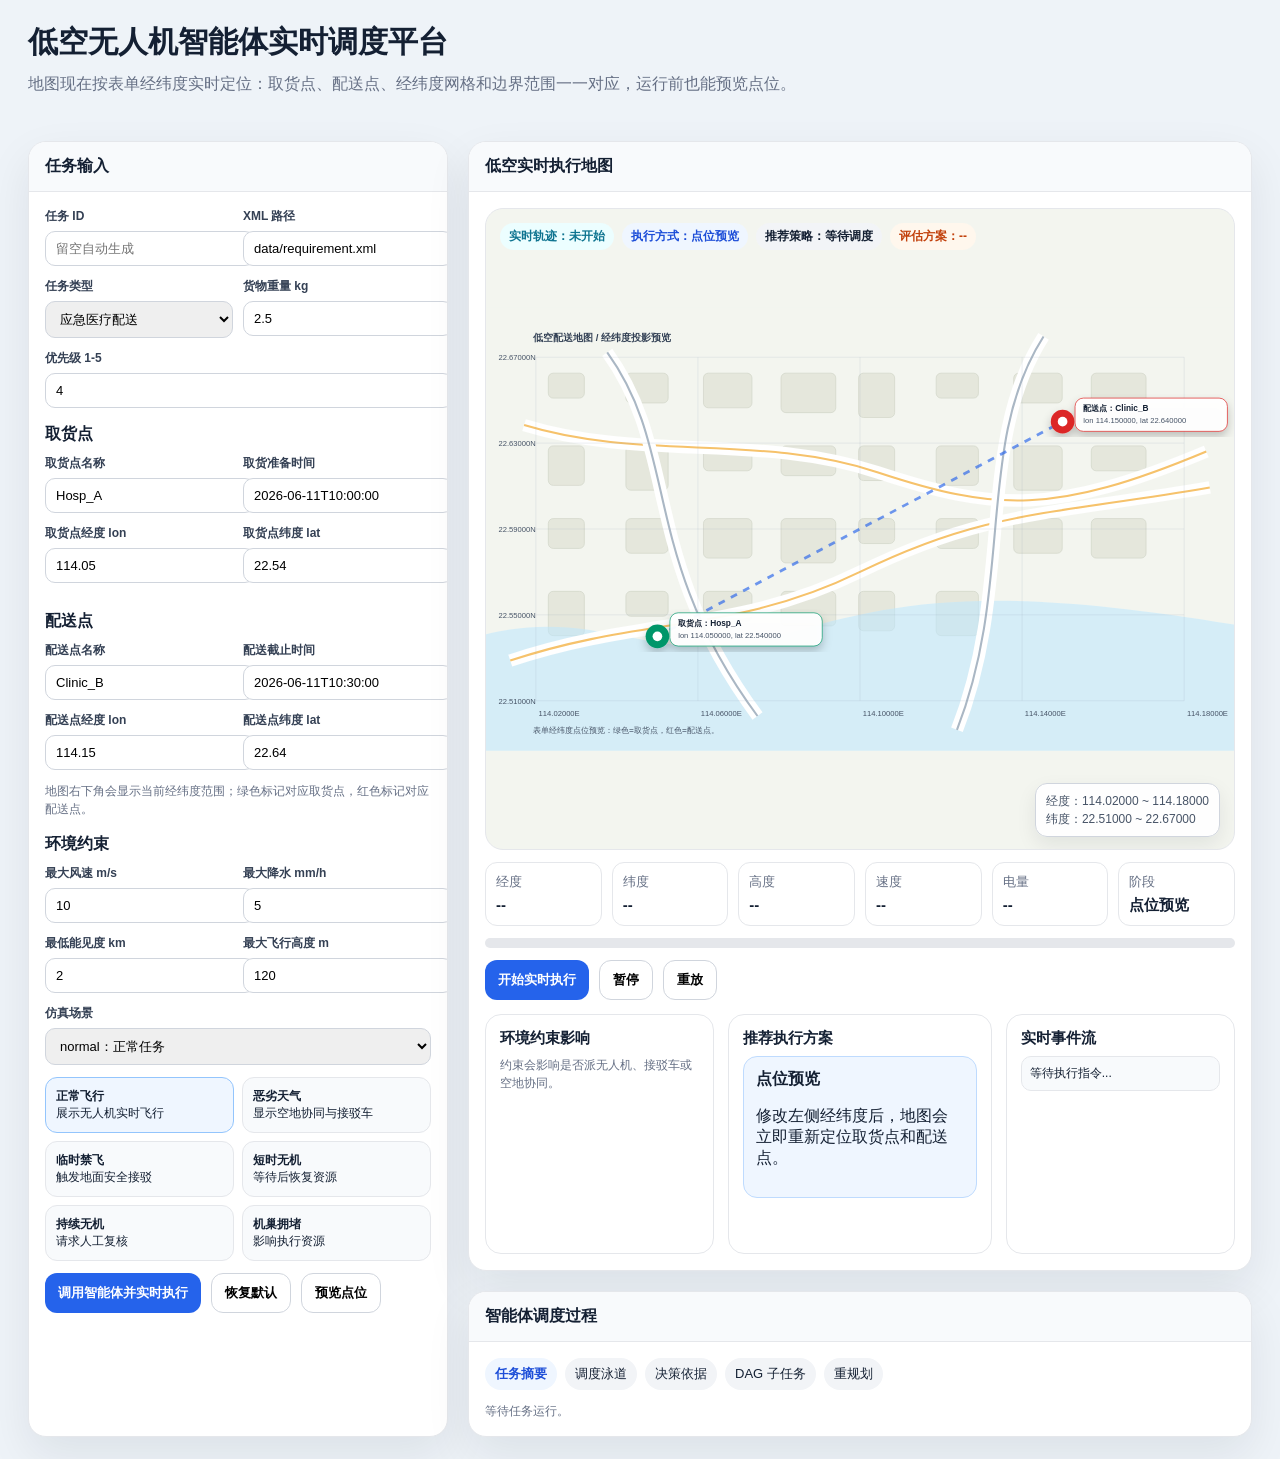
==== commit 543fcc4e: "Add coordinate grid and live point preview on map" ====
--- a/agent_code-master/frontend/index.html
+++ b/agent_code-master/frontend/index.html
@@ -1,32 +1,34 @@
-<!doctype html><html lang="zh-CN"><head><meta charset="utf-8"><meta name="viewport" content="width=device-width,initial-scale=1"><title>低空无人机智能体实时调度平台</title><style>body{margin:0;background:#eef3f8;color:#142033;font-family:-apple-system,BlinkMacSystemFont,"Segoe UI","Microsoft YaHei",Arial,sans-serif}header,main{max-width:1680px;margin:auto;padding:22px 28px}h1{margin:0 0 8px;font-size:30px}.sub{color:#667085;line-height:1.6}.layout{display:grid;grid-template-columns:420px 1fr;gap:20px}.card{background:white;border:1px solid #e5e7eb;border-radius:18px;box-shadow:0 18px 46px rgba(15,23,42,.08);overflow:hidden}.hd{padding:14px 16px;border-bottom:1px solid #e5e7eb;background:#f8fafc;font-weight:900}.bd{padding:16px}label{display:block;font-size:12px;font-weight:800;color:#344054;margin:0 0 6px}.row{display:grid;grid-template-columns:1fr 1fr;gap:10px}.f{margin-bottom:12px}input,select{width:100%;padding:9px 10px;border:1px solid #d0d5dd;border-radius:10px;font-size:13px}button{border:0;border-radius:12px;padding:10px 13px;font-weight:900;cursor:pointer}.primary{background:#2563eb;color:white}.ghost{background:white;border:1px solid #d0d5dd}.btns{display:flex;gap:10px;flex-wrap:wrap;margin-top:12px}.sec{font-weight:900;margin:16px 0 10px}.scenario{display:grid;grid-template-columns:1fr 1fr;gap:8px}.sitem{padding:10px;border:1px solid #e5e7eb;border-radius:12px;background:#f8fafc;cursor:pointer;font-size:12px}.sitem.on{background:#eff6ff;border-color:#93c5fd}.map{height:640px;border:1px solid #e5e7eb;border-radius:18px;overflow:hidden;position:relative;background:#f3f5ef}.badges{position:absolute;left:14px;top:14px;display:flex;gap:8px;z-index:2;flex-wrap:wrap}.tag{border-radius:999px;padding:5px 9px;font-size:12px;font-weight:900;background:#f2f4f7}.blue{background:#eff6ff;color:#1d4ed8}.cyan{background:#ecfeff;color:#0e7490}.green{background:#ecfdf3;color:#047857}.orange{background:#fff7ed;color:#c2410c}.red{background:#fef2f2;color:#b91c1c}svg{width:100%;height:100%}.metrics{display:grid;grid-template-columns:repeat(6,1fr);gap:10px;margin-top:12px}.m{background:white;border:1px solid #e5e7eb;border-radius:12px;padding:10px}.m small{display:block;color:#667085;margin-bottom:5px}.m b{font-size:15px}.bar{height:10px;background:#e5e7eb;border-radius:999px;overflow:hidden;margin-top:12px}.bar span{display:block;height:100%;width:0;background:linear-gradient(90deg,#2563eb,#06b6d4,#10b981)}.below{display:grid;grid-template-columns:1fr 1.15fr 1fr;gap:14px;margin-top:14px}.box{border:1px solid #e5e7eb;border-radius:16px;background:white;padding:14px;min-height:210px}.box h3{margin:0 0 8px;font-size:15px}.hint{color:#667085;font-size:12px;line-height:1.5}.cg{display:grid;grid-template-columns:1fr 1fr;gap:8px}.c{border:1px solid #e5e7eb;border-radius:12px;padding:9px;background:#f8fafc}.c.good{background:#ecfdf3;border-color:#bbf7d0}.c.bad{background:#fef2f2;border-color:#fecaca}.c.warn{background:#fff7ed;border-color:#fed7aa}.rec{border:1px solid #bfdbfe;background:#eff6ff;border-radius:14px;padding:12px}.rec h4{margin:0 0 8px}.ev{display:grid;gap:8px;max-height:220px;overflow:auto}.ev div{border:1px solid #e5e7eb;background:#f8fafc;border-radius:10px;padding:8px;font-size:12px}.ev div.on{border-color:#06b6d4;background:#ecfeff;color:#0e7490;font-weight:800}.tabs{display:flex;gap:8px;flex-wrap:wrap;margin-bottom:12px}.tab{padding:7px 10px;border-radius:999px;background:#f2f4f7;font-size:13px;cursor:pointer}.tab.on{background:#eff6ff;color:#1d4ed8;font-weight:900}.panel{display:none}.panel.on{display:block}table{width:100%;border-collapse:collapse;font-size:12px}td,th{border:1px solid #e5e7eb;padding:8px;text-align:left}th{background:#f8fafc}@media(max-width:1200px){.layout{grid-template-columns:1fr}.below,.metrics{grid-template-columns:1fr 1fr}}</style></head><body><header><h1>低空无人机智能体实时调度平台</h1><div class="sub">系统根据环境约束自动推荐执行方式：无人机、地面接驳车、空地协同。空地协同时地图会同时显示无人机与接驳车。</div></header><main class="layout"><section class="card"><div class="hd">任务输入</div><div class="bd"><div class="row"><div class="f"><label>任务 ID</label><input id="taskId" placeholder="留空自动生成"></div><div class="f"><label>XML 路径</label><input id="xmlPath" value="data/requirement.xml"></div></div><div class="row"><div class="f"><label>任务类型</label><select id="missionType"><option value="emergency_medical">应急医疗配送</option><option value="emergency_supply">应急物资配送</option><option value="standard_delivery">普通低空配送</option></select></div><div class="f"><label>货物重量 kg</label><input id="cargoWeight" type="number" value="2.5"></div></div><div class="f"><label>优先级 1-5</label><input id="priority" type="number" value="4"></div><div class="sec">取货点</div><div class="row"><div class="f"><label>名称</label><input id="pickupId" value="Hosp_A"></div><div class="f"><label>准备时间</label><input id="pickupReady" value="2026-06-11T10:00:00"></div></div><div class="row"><div class="f"><label>经度</label><input id="pickupLon" type="number" step="0.000001" value="114.05"></div><div class="f"><label>纬度</label><input id="pickupLat" type="number" step="0.000001" value="22.54"></div></div><div class="sec">配送点</div><div class="row"><div class="f"><label>名称</label><input id="dropoffId" value="Clinic_B"></div><div class="f"><label>截止时间</label><input id="dropoffDeadline" value="2026-06-11T10:30:00"></div></div><div class="row"><div class="f"><label>经度</label><input id="dropoffLon" type="number" step="0.000001" value="114.15"></div><div class="f"><label>纬度</label><input id="dropoffLat" type="number" step="0.000001" value="22.64"></div></div><div class="sec">环境约束</div><div class="row"><div class="f"><label>最大风速 m/s</label><input id="maxWind" type="number" value="10"></div><div class="f"><label>最大降水 mm/h</label><input id="maxRain" type="number" value="5"></div></div><div class="row"><div class="f"><label>最低能见度 km</label><input id="minVisibility" type="number" value="2"></div><div class="f"><label>最大飞行高度 m</label><input id="maxAltitude" type="number" value="120"></div></div><div class="f"><label>仿真场景</label><select id="scenarioSelect" onchange="setScenario(this.value)"><option value="normal">normal：正常任务</option><option value="bad_weather">bad_weather：恶劣天气</option><option value="airspace_restricted">airspace_restricted：临时禁飞</option><option value="no_available_uav_once">no_available_uav_once：无人机短时不可用</option><option value="no_available_uav">no_available_uav：持续无可用无人机</option><option value="dock_congested">dock_congested：机巢拥堵</option></select></div><div class="scenario" id="scenarioGrid"></div><div class="btns"><button class="primary" id="runBtn" onclick="submitTask()">调用智能体并实时执行</button><button class="ghost" onclick="resetDefaults()">恢复默认</button></div><div id="err" class="hint"></div></div></section><section><section class="card"><div class="hd">低空实时执行地图</div><div class="bd"><div class="map"><div class="badges"><span class="tag cyan" id="liveBadge">实时轨迹：未开始</span><span class="tag blue" id="modeBadge">执行方式：--</span><span class="tag" id="algoBadge">推荐策略：--</span><span class="tag orange" id="countBadge">评估方案：--</span></div><svg id="mapSvg" viewBox="0 0 1080 640"></svg></div><div class="metrics"><div class="m"><small>经度</small><b id="lon">--</b></div><div class="m"><small>纬度</small><b id="lat">--</b></div><div class="m"><small>高度</small><b id="alt">--</b></div><div class="m"><small>速度</small><b id="spd">--</b></div><div class="m"><small>电量</small><b id="bat">--</b></div><div class="m"><small>阶段</small><b id="phase">--</b></div></div><div class="bar"><span id="bar"></span></div><div class="btns"><button class="primary" onclick="playTelemetry()">开始实时执行</button><button class="ghost" onclick="pauseTelemetry()">暂停</button><button class="ghost" onclick="restartTelemetry()">重放</button></div><div class="below"><div class="box"><h3>环境约束影响</h3><div class="hint">约束会影响是否派无人机、接驳车或空地协同。</div><div class="cg" id="constraintPanel"></div></div><div class="box"><h3>推荐执行方案</h3><div id="recommendPanel" class="rec">等待调度结果。</div></div><div class="box"><h3>实时事件流</h3><div id="events" class="ev"><div>等待执行指令...</div></div></div></div></div></section><section class="card" style="margin-top:20px"><div class="hd">智能体调度过程</div><div class="bd"><div class="tabs"><span class="tab on" onclick="tab('summary')">任务摘要</span><span class="tab" onclick="tab('lanes')">调度泳道</span><span class="tab" onclick="tab('decision')">决策依据</span><span class="tab" onclick="tab('tasks')">DAG 子任务</span><span class="tab" onclick="tab('replan')">重规划</span></div><div id="summary" class="panel on"><div class="hint">等待任务运行。</div></div><div id="lanes" class="panel"></div><div id="decision" class="panel"></div><div id="tasks" class="panel"></div><div id="replan" class="panel"></div></div></section></section></main><script>
-const W=1080,H=640,pad=66;let lastPayload=null,lastData=null,telemetry=[],events=[],timer=null,idx=0,project=null,heading=0,mode='无人机';
+<!doctype html><html lang="zh-CN"><head><meta charset="utf-8"><meta name="viewport" content="width=device-width,initial-scale=1"><title>低空无人机智能体实时调度平台</title><style>body{margin:0;background:#eef3f8;color:#142033;font-family:-apple-system,BlinkMacSystemFont,"Segoe UI","Microsoft YaHei",Arial,sans-serif}header,main{max-width:1680px;margin:auto;padding:22px 28px}h1{margin:0 0 8px;font-size:30px}.sub{color:#667085;line-height:1.6}.layout{display:grid;grid-template-columns:420px 1fr;gap:20px}.card{background:white;border:1px solid #e5e7eb;border-radius:18px;box-shadow:0 18px 46px rgba(15,23,42,.08);overflow:hidden}.hd{padding:14px 16px;border-bottom:1px solid #e5e7eb;background:#f8fafc;font-weight:900}.bd{padding:16px}label{display:block;font-size:12px;font-weight:800;color:#344054;margin:0 0 6px}.row{display:grid;grid-template-columns:1fr 1fr;gap:10px}.f{margin-bottom:12px}input,select{width:100%;padding:9px 10px;border:1px solid #d0d5dd;border-radius:10px;font-size:13px}button{border:0;border-radius:12px;padding:10px 13px;font-weight:900;cursor:pointer}.primary{background:#2563eb;color:white}.ghost{background:white;border:1px solid #d0d5dd}.btns{display:flex;gap:10px;flex-wrap:wrap;margin-top:12px}.sec{font-weight:900;margin:16px 0 10px}.scenario{display:grid;grid-template-columns:1fr 1fr;gap:8px}.sitem{padding:10px;border:1px solid #e5e7eb;border-radius:12px;background:#f8fafc;cursor:pointer;font-size:12px}.sitem.on{background:#eff6ff;border-color:#93c5fd}.map{height:640px;border:1px solid #e5e7eb;border-radius:18px;overflow:hidden;position:relative;background:#f3f5ef}.badges{position:absolute;left:14px;top:14px;display:flex;gap:8px;z-index:2;flex-wrap:wrap}.tag{border-radius:999px;padding:5px 9px;font-size:12px;font-weight:900;background:#f2f4f7}.blue{background:#eff6ff;color:#1d4ed8}.cyan{background:#ecfeff;color:#0e7490}.orange{background:#fff7ed;color:#c2410c}.coord{position:absolute;right:14px;bottom:12px;z-index:2;background:rgba(255,255,255,.93);border:1px solid #d0d5dd;border-radius:12px;padding:8px 10px;font-size:12px;color:#475467;line-height:1.5;box-shadow:0 8px 20px rgba(15,23,42,.08)}svg{width:100%;height:100%}.metrics{display:grid;grid-template-columns:repeat(6,1fr);gap:10px;margin-top:12px}.m{background:white;border:1px solid #e5e7eb;border-radius:12px;padding:10px}.m small{display:block;color:#667085;margin-bottom:5px}.m b{font-size:15px}.bar{height:10px;background:#e5e7eb;border-radius:999px;overflow:hidden;margin-top:12px}.bar span{display:block;height:100%;width:0;background:linear-gradient(90deg,#2563eb,#06b6d4,#10b981)}.below{display:grid;grid-template-columns:1fr 1.15fr 1fr;gap:14px;margin-top:14px}.box{border:1px solid #e5e7eb;border-radius:16px;background:white;padding:14px;min-height:210px}.box h3{margin:0 0 8px;font-size:15px}.hint{color:#667085;font-size:12px;line-height:1.5}.cg{display:grid;grid-template-columns:1fr 1fr;gap:8px}.c{border:1px solid #e5e7eb;border-radius:12px;padding:9px;background:#f8fafc}.c.good{background:#ecfdf3;border-color:#bbf7d0}.c.bad{background:#fef2f2;border-color:#fecaca}.c.warn{background:#fff7ed;border-color:#fed7aa}.rec{border:1px solid #bfdbfe;background:#eff6ff;border-radius:14px;padding:12px}.rec h4{margin:0 0 8px}.ev{display:grid;gap:8px;max-height:220px;overflow:auto}.ev div{border:1px solid #e5e7eb;background:#f8fafc;border-radius:10px;padding:8px;font-size:12px}.ev div.on{border-color:#06b6d4;background:#ecfeff;color:#0e7490;font-weight:800}.tabs{display:flex;gap:8px;flex-wrap:wrap;margin-bottom:12px}.tab{padding:7px 10px;border-radius:999px;background:#f2f4f7;font-size:13px;cursor:pointer}.tab.on{background:#eff6ff;color:#1d4ed8;font-weight:900}.panel{display:none}.panel.on{display:block}table{width:100%;border-collapse:collapse;font-size:12px}td,th{border:1px solid #e5e7eb;padding:8px;text-align:left}th{background:#f8fafc}@media(max-width:1200px){.layout{grid-template-columns:1fr}.below,.metrics{grid-template-columns:1fr 1fr}}</style></head><body><header><h1>低空无人机智能体实时调度平台</h1><div class="sub">地图现在按表单经纬度实时定位：取货点、配送点、经纬度网格和边界范围一一对应，运行前也能预览点位。</div></header><main class="layout"><section class="card"><div class="hd">任务输入</div><div class="bd"><div class="row"><div class="f"><label>任务 ID</label><input id="taskId" placeholder="留空自动生成"></div><div class="f"><label>XML 路径</label><input id="xmlPath" value="data/requirement.xml"></div></div><div class="row"><div class="f"><label>任务类型</label><select id="missionType"><option value="emergency_medical">应急医疗配送</option><option value="emergency_supply">应急物资配送</option><option value="standard_delivery">普通低空配送</option></select></div><div class="f"><label>货物重量 kg</label><input id="cargoWeight" type="number" value="2.5"></div></div><div class="f"><label>优先级 1-5</label><input id="priority" type="number" value="4"></div><div class="sec">取货点</div><div class="row"><div class="f"><label>取货点名称</label><input id="pickupId" value="Hosp_A"></div><div class="f"><label>取货准备时间</label><input id="pickupReady" value="2026-06-11T10:00:00"></div></div><div class="row"><div class="f"><label>取货点经度 lon</label><input id="pickupLon" type="number" step="0.000001" value="114.05"></div><div class="f"><label>取货点纬度 lat</label><input id="pickupLat" type="number" step="0.000001" value="22.54"></div></div><div class="sec">配送点</div><div class="row"><div class="f"><label>配送点名称</label><input id="dropoffId" value="Clinic_B"></div><div class="f"><label>配送截止时间</label><input id="dropoffDeadline" value="2026-06-11T10:30:00"></div></div><div class="row"><div class="f"><label>配送点经度 lon</label><input id="dropoffLon" type="number" step="0.000001" value="114.15"></div><div class="f"><label>配送点纬度 lat</label><input id="dropoffLat" type="number" step="0.000001" value="22.64"></div></div><div class="hint">地图右下角会显示当前经纬度范围；绿色标记对应取货点，红色标记对应配送点。</div><div class="sec">环境约束</div><div class="row"><div class="f"><label>最大风速 m/s</label><input id="maxWind" type="number" value="10"></div><div class="f"><label>最大降水 mm/h</label><input id="maxRain" type="number" value="5"></div></div><div class="row"><div class="f"><label>最低能见度 km</label><input id="minVisibility" type="number" value="2"></div><div class="f"><label>最大飞行高度 m</label><input id="maxAltitude" type="number" value="120"></div></div><div class="f"><label>仿真场景</label><select id="scenarioSelect" onchange="setScenario(this.value)"><option value="normal">normal：正常任务</option><option value="bad_weather">bad_weather：恶劣天气</option><option value="airspace_restricted">airspace_restricted：临时禁飞</option><option value="no_available_uav_once">no_available_uav_once：无人机短时不可用</option><option value="no_available_uav">no_available_uav：持续无可用无人机</option><option value="dock_congested">dock_congested：机巢拥堵</option></select></div><div class="scenario" id="scenarioGrid"></div><div class="btns"><button class="primary" id="runBtn" onclick="submitTask()">调用智能体并实时执行</button><button class="ghost" onclick="resetDefaults()">恢复默认</button><button class="ghost" onclick="previewFromForm()">预览点位</button></div><div id="err" class="hint"></div></div></section><section><section class="card"><div class="hd">低空实时执行地图</div><div class="bd"><div class="map"><div class="badges"><span class="tag cyan" id="liveBadge">实时轨迹：未开始</span><span class="tag blue" id="modeBadge">执行方式：--</span><span class="tag" id="algoBadge">推荐策略：--</span><span class="tag orange" id="countBadge">评估方案：--</span></div><div class="coord" id="coordBox">经纬度范围：--</div><svg id="mapSvg" viewBox="0 0 1080 640"></svg></div><div class="metrics"><div class="m"><small>经度</small><b id="lon">--</b></div><div class="m"><small>纬度</small><b id="lat">--</b></div><div class="m"><small>高度</small><b id="alt">--</b></div><div class="m"><small>速度</small><b id="spd">--</b></div><div class="m"><small>电量</small><b id="bat">--</b></div><div class="m"><small>阶段</small><b id="phase">--</b></div></div><div class="bar"><span id="bar"></span></div><div class="btns"><button class="primary" onclick="playTelemetry()">开始实时执行</button><button class="ghost" onclick="pauseTelemetry()">暂停</button><button class="ghost" onclick="restartTelemetry()">重放</button></div><div class="below"><div class="box"><h3>环境约束影响</h3><div class="hint">约束会影响是否派无人机、接驳车或空地协同。</div><div class="cg" id="constraintPanel"></div></div><div class="box"><h3>推荐执行方案</h3><div id="recommendPanel" class="rec">等待调度结果。</div></div><div class="box"><h3>实时事件流</h3><div id="events" class="ev"><div>等待执行指令...</div></div></div></div></div></section><section class="card" style="margin-top:20px"><div class="hd">智能体调度过程</div><div class="bd"><div class="tabs"><span class="tab on" onclick="tab('summary')">任务摘要</span><span class="tab" onclick="tab('lanes')">调度泳道</span><span class="tab" onclick="tab('decision')">决策依据</span><span class="tab" onclick="tab('tasks')">DAG 子任务</span><span class="tab" onclick="tab('replan')">重规划</span></div><div id="summary" class="panel on"><div class="hint">等待任务运行。</div></div><div id="lanes" class="panel"></div><div id="decision" class="panel"></div><div id="tasks" class="panel"></div><div id="replan" class="panel"></div></div></section></section></main><script>
+const W=1080,H=640,pad=72;let lastPayload=null,lastData=null,telemetry=[],eventsData=[],timer=null,idx=0,project=null,heading=0,mode='无人机';
 const scenarios=[['normal','正常飞行','展示无人机实时飞行'],['bad_weather','恶劣天气','显示空地协同与接驳车'],['airspace_restricted','临时禁飞','触发地面安全接驳'],['no_available_uav_once','短时无机','等待后恢复资源'],['no_available_uav','持续无机','请求人工复核'],['dock_congested','机巢拥堵','影响执行资源']];
 function renderScenarios(){scenarioGrid.innerHTML=scenarios.map(s=>`<div class="sitem" data-id="${s[0]}" onclick="setScenario('${s[0]}')"><b>${s[1]}</b><br><span>${s[2]}</span></div>`).join('');setScenario(scenarioSelect.value)}function setScenario(v){scenarioSelect.value=v;document.querySelectorAll('.sitem').forEach(e=>e.classList.toggle('on',e.dataset.id===v))}
-function resetDefaults(){taskId.value='';xmlPath.value='data/requirement.xml';missionType.value='emergency_medical';cargoWeight.value='2.5';priority.value='4';pickupId.value='Hosp_A';pickupLon.value='114.05';pickupLat.value='22.54';pickupReady.value='2026-06-11T10:00:00';dropoffId.value='Clinic_B';dropoffLon.value='114.15';dropoffLat.value='22.64';dropoffDeadline.value='2026-06-11T10:30:00';maxWind.value='10';maxRain.value='5';minVisibility.value='2';maxAltitude.value='120';setScenario('normal')}
-function n(id){return Number(document.getElementById(id).value)}function payload(){return{task_id:taskId.value.trim(),requirement_xml_path:xmlPath.value.trim()||'data/requirement.xml',mission_type:missionType.value,delivery_points:[{id:pickupId.value,lon:n('pickupLon'),lat:n('pickupLat'),role:'pickup',ready_time:pickupReady.value},{id:dropoffId.value,lon:n('dropoffLon'),lat:n('dropoffLat'),role:'dropoff',deadline:dropoffDeadline.value}],cargo_weight_kg:n('cargoWeight'),priority:n('priority'),environmental_constraints:{max_wind_speed_mps:n('maxWind'),max_precipitation_mm_h:n('maxRain'),minimum_visibility_km:n('minVisibility'),maximum_altitude_m:n('maxAltitude')},output_requirements:{format:'json',need_risk_assessment:true,need_orchestration_trace:true},simulation_scenario:scenarioSelect.value}}
+function bindPreview(){['pickupLon','pickupLat','dropoffLon','dropoffLat','pickupId','dropoffId'].forEach(id=>document.getElementById(id).addEventListener('input',()=>previewFromForm()))}
+function resetDefaults(){taskId.value='';xmlPath.value='data/requirement.xml';missionType.value='emergency_medical';cargoWeight.value='2.5';priority.value='4';pickupId.value='Hosp_A';pickupLon.value='114.05';pickupLat.value='22.54';pickupReady.value='2026-06-11T10:00:00';dropoffId.value='Clinic_B';dropoffLon.value='114.15';dropoffLat.value='22.64';dropoffDeadline.value='2026-06-11T10:30:00';maxWind.value='10';maxRain.value='5';minVisibility.value='2';maxAltitude.value='120';setScenario('normal');previewFromForm()}
+function n(id){return Number(document.getElementById(id).value)}function currentPoints(){return[{id:pickupId.value||'取货点',lon:n('pickupLon'),lat:n('pickupLat'),role:'pickup',name:pickupId.value||'取货点'},{id:dropoffId.value||'配送点',lon:n('dropoffLon'),lat:n('dropoffLat'),role:'dropoff',name:dropoffId.value||'配送点'}]}function payload(){return{task_id:taskId.value.trim(),requirement_xml_path:xmlPath.value.trim()||'data/requirement.xml',mission_type:missionType.value,delivery_points:[{id:pickupId.value,lon:n('pickupLon'),lat:n('pickupLat'),role:'pickup',ready_time:pickupReady.value},{id:dropoffId.value,lon:n('dropoffLon'),lat:n('dropoffLat'),role:'dropoff',deadline:dropoffDeadline.value}],cargo_weight_kg:n('cargoWeight'),priority:n('priority'),environmental_constraints:{max_wind_speed_mps:n('maxWind'),max_precipitation_mm_h:n('maxRain'),minimum_visibility_km:n('minVisibility'),maximum_altitude_m:n('maxAltitude')},output_requirements:{format:'json',need_risk_assessment:true,need_orchestration_trace:true},simulation_scenario:scenarioSelect.value}}
 async function checkHealth(){try{const r=await fetch('/health');const d=await r.json();document.querySelector('.status-pill').textContent=`服务状态：${d.status}`;document.querySelector('.status-pill').style.color='#059669'}catch(e){document.querySelector('.status-pill').textContent='服务状态：连接失败'}}
 async function submitTask(){err.textContent='';runBtn.disabled=true;try{lastPayload=payload();const r=await fetch('/api/v1/task/submit',{method:'POST',headers:{'Content-Type':'application/json'},body:JSON.stringify(lastPayload)});const d=await r.json();if(!r.ok)throw new Error(JSON.stringify(d));lastData=d;render(d)}catch(e){err.textContent=e.message}finally{runBtn.disabled=false}}
-function rawMode(sol){const t=String(sol.operational_mode||sol.assigned_vehicle_type||'');if(t.includes('ground_vehicle'))return'地面接驳车';if(t.includes('air_ground'))return'空地协同';if(t.includes('uav'))return'无人机';return'低空配送'}
-function showMode(sol){const alg=String(sol.algorithm||sol.algorithm_used||sol.algorithm_trace_name||'');const raw=rawMode(sol);if(raw==='地面接驳车'&&alg.includes('AirGround')&&lastPayload?.simulation_scenario==='bad_weather')return'空地协同';return raw}
-function algName(sol){const t=String(sol.algorithm||sol.algorithm_used||'');if(t.includes('AirGround'))return'天气自适应调度';if(t.includes('TWA'))return'医疗时间窗调度';if(t.includes('Coord'))return'多机任务分配';if(t.includes('DRL'))return'合规避障规划';return t||'综合调度'}
-function render(d){const sol=d.recommended_solution||{};mode=showMode(sol);telemetry=sol.telemetry_stream||[];events=buildEvents(sol);idx=0;modeBadge.textContent=`执行方式：${mode}`;algoBadge.textContent=`推荐策略：${algName(sol)}`;countBadge.textContent=`评估方案：${(d.candidate_solutions||[]).length}`;renderRecommend(d);renderConstraints(d,sol);renderMap(d,sol);renderPanels(d);setFrame(0);playTelemetry()}
+function rawMode(sol){const t=String(sol.operational_mode||sol.assigned_vehicle_type||'');if(t.includes('ground_vehicle'))return'地面接驳车';if(t.includes('air_ground'))return'空地协同';if(t.includes('uav'))return'无人机';return'低空配送'}function showMode(sol){const alg=String(sol.algorithm||sol.algorithm_used||sol.algorithm_trace_name||'');const raw=rawMode(sol);if(raw==='地面接驳车'&&alg.includes('AirGround')&&lastPayload?.simulation_scenario==='bad_weather')return'空地协同';return raw}function algName(sol){const t=String(sol.algorithm||sol.algorithm_used||'');if(t.includes('AirGround'))return'天气自适应调度';if(t.includes('TWA'))return'医疗时间窗调度';if(t.includes('Coord'))return'多机任务分配';if(t.includes('DRL'))return'合规避障规划';return t||'综合调度'}
+function render(d){const sol=d.recommended_solution||{};mode=showMode(sol);telemetry=sol.telemetry_stream||[];eventsData=buildEvents(sol);idx=0;modeBadge.textContent=`执行方式：${mode}`;algoBadge.textContent=`推荐策略：${algName(sol)}`;countBadge.textContent=`评估方案：${(d.candidate_solutions||[]).length}`;renderRecommend(d);renderConstraints(d,sol);renderMap(d,sol);renderPanels(d);setFrame(0);playTelemetry()}
 function buildEvents(sol){if(mode==='空地协同')return[{progress:.08,event:'气象风险确认，启动空地协同'},{progress:.18,event:'无人机在安全交接点待命'},{progress:.32,event:'地面接驳车接收任务'},{progress:.62,event:'接驳车绕开天气影响区'},{progress:.92,event:'接驳车抵达配送点'}];return sol.tactical_events||[]}
 function renderRecommend(d){const sol=d.recommended_solution||{};let text=mode==='空地协同'?'无人机在安全交接点待命，地面接驳车沿道路执行主运输段。':mode==='地面接驳车'?'无人机不执行飞行，接驳车沿地面道路完成转运。':'无人机执行低空飞行，并生成实时飞行轨迹。';recommendPanel.innerHTML=`<h4>${mode} · ${algName(sol)}</h4><p>后台评估 ${(d.candidate_solutions||[]).length} 类方案，最终推荐 ${mode}。</p><p>距离：${sol.flight_distance_km??'--'} km　预计耗时：${sol.estimated_duration_mins??'--'} min　能耗：${sol.estimated_energy_kj??'--'} kJ</p><p>${text}</p>`}
 function renderConstraints(d,sol){const w=d.risk_assessment?.weather_snapshot||{},c=lastPayload.environmental_constraints||{},mx=Math.max(...(sol.route_polyline_geo||[]).map(p=>p.altitude_m||0),0);const it=[['风速约束',`${w.wind_speed_mps??'--'} / ${c.max_wind_speed_mps} m/s`,w.wind_speed_mps>c.max_wind_speed_mps?'bad':'good'],['降水约束',`${w.precipitation_mm_h??'--'} / ${c.max_precipitation_mm_h} mm/h`,w.precipitation_mm_h>c.max_precipitation_mm_h?'bad':'good'],['能见度约束',`${w.visibility_km??'--'} / ${c.minimum_visibility_km} km`,w.visibility_km<c.minimum_visibility_km?'bad':'good'],['高度上限',`${mx} / ${c.maximum_altitude_m} m`,mx>c.maximum_altitude_m?'bad':(mx>c.maximum_altitude_m*.85?'warn':'good')]];constraintPanel.innerHTML=it.map(x=>`<div class="c ${x[2]}"><small>${x[0]}</small><br><b>${x[1]}</b></div>`).join('')}
-function bounds(route,obs){const lons=route.map(p=>+p.lon),lats=route.map(p=>+p.lat);obs.forEach(o=>{if(o.center_lon){lons.push(+o.center_lon);lats.push(+o.center_lat)}(o.polyline_geo||[]).forEach(p=>{lons.push(+p.lon);lats.push(+p.lat)})});const lp=Math.max((Math.max(...lons)-Math.min(...lons))*.22,.012),ap=Math.max((Math.max(...lats)-Math.min(...lats))*.22,.012);return{minLon:Math.min(...lons)-lp,maxLon:Math.max(...lons)+lp,minLat:Math.min(...lats)-ap,maxLat:Math.max(...lats)+ap}}
-function renderMap(d,sol){pauseTelemetry();const route=sol.route_polyline_geo||[];const obs=(d.candidate_solutions||[]).flatMap(c=>c.obstacle_zones||[]);if(!route.length){drawEmpty();return}const b=bounds(route,obs);project=(lon,lat)=>({x:pad+(+lon-b.minLon)/((b.maxLon-b.minLon)||1)*(W-pad*2),y:H-pad-(+lat-b.minLat)/((b.maxLat-b.minLat)||1)*(H-pad*2)});mapSvg.innerHTML=`<defs><filter id="sh"><feDropShadow dx="0" dy="7" stdDeviation="7" flood-opacity=".25"/></filter><linearGradient id="live"><stop offset="0" stop-color="#2563eb"/><stop offset=".5" stop-color="#06b6d4"/><stop offset="1" stop-color="#10b981"/></linearGradient><pattern id="rain" width="18" height="18" patternUnits="userSpaceOnUse"><path d="M5 2 L1 12 M14 4 L10 16" stroke="#2563eb" stroke-width="2" opacity=".34"/></pattern><pattern id="wind" width="34" height="18" patternUnits="userSpaceOnUse"><path d="M2 9 H22 M16 4 L24 9 L16 14" stroke="#d97706" stroke-width="2" fill="none" opacity=".36"/></pattern></defs>${baseMap(route)}${constraintOverlay(d,sol)}${obstacles(obs)}${planned(route)}${nodes(route)}${coordLine(route)}<path id="glow" d="" fill="none" stroke="#22d3ee" stroke-width="18" stroke-linecap="round" opacity=".16"/><path id="track" d="" fill="none" stroke="url(#live)" stroke-width="7" stroke-linecap="round" stroke-linejoin="round" filter="url(#sh)"/><g id="drone" filter="url(#sh)">${droneSvg()}</g><g id="car" filter="url(#sh)">${carSvg()}</g><circle id="pulse" cx="0" cy="0" r="20" fill="rgba(6,182,212,.15)" stroke="#06b6d4" stroke-width="2"/>`}
-function baseMap(route){let blocks='';for(let i=0;i<30;i++){blocks+=`<rect x="${90+(i%8)*112}" y="${95+Math.floor(i/8)*105}" width="${52+i%4*9}" height="${36+i%5*7}" rx="7" fill="#e5e7dc" stroke="#d1d5c9"/>`}const roads=['M35 510 C228 446,360 470,540 382 S810 300,1045 260','M55 170 C225 222,395 182,565 238 S820 300,1040 208','M175 65 C280 210,222 360,392 590','M805 42 C706 196,763 398,680 610'].map((p,i)=>`<path d="${p}" fill="none" stroke="#fff" stroke-width="18"/><path d="${p}" fill="none" stroke="${i<2?'#f6c26b':'#aab7c4'}" stroke-width="3"/>`).join('');const pin=(r,t)=>{const p=project(r.lon,r.lat),c=t==='取货'?'#059669':'#dc2626';return`<g><circle cx="${p.x}" cy="${p.y}" r="16" fill="${c}"/><circle cx="${p.x}" cy="${p.y}" r="7" fill="#fff"/><text x="${p.x+20}" y="${p.y-14}" font-size="12" font-weight="900">${t}点</text></g>`};return`<rect width="1080" height="640" fill="#f3f5ef"/>${blocks}<path d="M0 472 C170 430,250 526,424 474 S730 400,1080 458 L1080 640 L0 640Z" fill="#bde7ff" opacity=".55"/>${roads}${pin(route[0],'取货')}${pin(route[route.length-1],'配送')}<text x="68" y="48" font-size="14" font-weight="900" fill="#334155">低空配送地图 / UTM Airspace</text>`}
+function bounds(route,obs=[]){const lons=route.map(p=>+p.lon),lats=route.map(p=>+p.lat);obs.forEach(o=>{if(o.center_lon){lons.push(+o.center_lon);lats.push(+o.center_lat)}(o.polyline_geo||[]).forEach(p=>{lons.push(+p.lon);lats.push(+p.lat)})});const lp=Math.max((Math.max(...lons)-Math.min(...lons))*.30,.015),ap=Math.max((Math.max(...lats)-Math.min(...lats))*.30,.015);return{minLon:Math.min(...lons)-lp,maxLon:Math.max(...lons)+lp,minLat:Math.min(...lats)-ap,maxLat:Math.max(...lats)+ap}}
+function setProjection(b){project=(lon,lat)=>({x:pad+(+lon-b.minLon)/((b.maxLon-b.minLon)||1)*(W-pad*2),y:H-pad-(+lat-b.minLat)/((b.maxLat-b.minLat)||1)*(H-pad*2)});coordBox.innerHTML=`经度：${b.minLon.toFixed(5)} ~ ${b.maxLon.toFixed(5)}<br>纬度：${b.minLat.toFixed(5)} ~ ${b.maxLat.toFixed(5)}`}
+function previewFromForm(){pauseTelemetry();telemetry=[];mode='点位预览';modeBadge.textContent='执行方式：点位预览';algoBadge.textContent='推荐策略：等待调度';countBadge.textContent='评估方案：--';liveBadge.textContent='实时轨迹：未开始';const pts=currentPoints();const b=bounds(pts);setProjection(b);mapSvg.innerHTML=`<defs><filter id="sh"><feDropShadow dx="0" dy="7" stdDeviation="7" flood-opacity=".23"/></filter></defs>${baseMap(pts,b)}${coordGrid(b)}${formLine(pts)}${pin(pts[0],'取货点','#059669')}${pin(pts[1],'配送点','#dc2626')}<text x="68" y="615" fill="#475467" font-size="12">表单经纬度点位预览：绿色=取货点，红色=配送点。</text>`;lon.textContent='--';lat.textContent='--';alt.textContent='--';spd.textContent='--';bat.textContent='--';phase.textContent='点位预览';bar.style.width='0';recommendPanel.innerHTML='<h4>点位预览</h4><p>修改左侧经纬度后，地图会立即重新定位取货点和配送点。</p>';constraintPanel.innerHTML='';events.innerHTML='<div>等待执行指令...</div>'}
+function renderMap(d,sol){pauseTelemetry();const route=sol.route_polyline_geo||[];const obs=(d.candidate_solutions||[]).flatMap(c=>c.obstacle_zones||[]);if(!route.length){previewFromForm();return}const b=bounds(route,obs);setProjection(b);mapSvg.innerHTML=`<defs><filter id="sh"><feDropShadow dx="0" dy="7" stdDeviation="7" flood-opacity=".25"/></filter><linearGradient id="live"><stop offset="0" stop-color="#2563eb"/><stop offset=".5" stop-color="#06b6d4"/><stop offset="1" stop-color="#10b981"/></linearGradient><pattern id="rain" width="18" height="18" patternUnits="userSpaceOnUse"><path d="M5 2 L1 12 M14 4 L10 16" stroke="#2563eb" stroke-width="2" opacity=".34"/></pattern><pattern id="wind" width="34" height="18" patternUnits="userSpaceOnUse"><path d="M2 9 H22 M16 4 L24 9 L16 14" stroke="#d97706" stroke-width="2" fill="none" opacity=".36"/></pattern></defs>${baseMap(route,b)}${coordGrid(b)}${constraintOverlay(d,sol)}${obstacles(obs)}${planned(route)}${nodes(route)}${coordLine(route)}<path id="glow" d="" fill="none" stroke="#22d3ee" stroke-width="18" stroke-linecap="round" opacity=".16"/><path id="track" d="" fill="none" stroke="url(#live)" stroke-width="7" stroke-linecap="round" stroke-linejoin="round" filter="url(#sh)"/><g id="drone" filter="url(#sh)">${droneSvg()}</g><g id="car" filter="url(#sh)">${carSvg()}</g><circle id="pulse" cx="0" cy="0" r="20" fill="rgba(6,182,212,.15)" stroke="#06b6d4" stroke-width="2"/>`}
+function baseMap(route,b){let blocks='';for(let i=0;i<30;i++){blocks+=`<rect x="${90+(i%8)*112}" y="${95+Math.floor(i/8)*105}" width="${52+i%4*9}" height="${36+i%5*7}" rx="7" fill="#e5e7dc" stroke="#d1d5c9"/>`}const roads=['M35 510 C228 446,360 470,540 382 S810 300,1045 260','M55 170 C225 222,395 182,565 238 S820 300,1040 208','M175 65 C280 210,222 360,392 590','M805 42 C706 196,763 398,680 610'].map((p,i)=>`<path d="${p}" fill="none" stroke="#fff" stroke-width="18"/><path d="${p}" fill="none" stroke="${i<2?'#f6c26b':'#aab7c4'}" stroke-width="3"/>`).join('');return`<rect width="1080" height="640" fill="#f3f5ef"/>${blocks}<path d="M0 472 C170 430,250 526,424 474 S730 400,1080 458 L1080 640 L0 640Z" fill="#bde7ff" opacity=".55"/>${roads}<text x="68" y="48" font-size="14" font-weight="900" fill="#334155">低空配送地图 / 经纬度投影预览</text>`}
+function coordGrid(b){let s='';for(let i=0;i<=4;i++){let x=pad+(W-pad*2)*i/4,lon=(b.minLon+(b.maxLon-b.minLon)*i/4).toFixed(5);s+=`<line x1="${x}" y1="${pad}" x2="${x}" y2="${H-pad}" stroke="#94a3b8" opacity=".25"/><text x="${x+4}" y="${H-pad+22}" fill="#475467" font-size="11">${lon}E</text>`;let y=pad+(H-pad*2)*i/4,lat=(b.maxLat-(b.maxLat-b.minLat)*i/4).toFixed(5);s+=`<line x1="${pad}" y1="${y}" x2="${W-pad}" y2="${y}" stroke="#94a3b8" opacity=".25"/><text x="18" y="${y+4}" fill="#475467" font-size="11">${lat}N</text>`}return s}
+function formLine(pts){const a=project(pts[0].lon,pts[0].lat),b=project(pts[1].lon,pts[1].lat);return`<path d="M${a.x} ${a.y} L${b.x} ${b.y}" fill="none" stroke="#2563eb" stroke-width="4" stroke-dasharray="10 10" opacity=".65"/>`}function pin(p,label,color){const q=project(p.lon,p.lat);return`<g filter="url(#sh)"><circle cx="${q.x}" cy="${q.y}" r="17" fill="${color}"/><circle cx="${q.x}" cy="${q.y}" r="7" fill="#fff"/><rect x="${q.x+18}" y="${q.y-34}" width="220" height="48" rx="12" fill="rgba(255,255,255,.95)" stroke="${color}"/><text x="${q.x+30}" y="${q.y-15}" font-size="12" font-weight="900" fill="#142033">${label}：${esc(p.name||p.id)}</text><text x="${q.x+30}" y="${q.y+2}" font-size="11" fill="#475467">lon ${(+p.lon).toFixed(6)}, lat ${(+p.lat).toFixed(6)}</text></g>`}
 function constraintOverlay(d,sol){const w=d.risk_assessment?.weather_snapshot||{},c=lastPayload.environmental_constraints||{};let s='';if(w.wind_speed_mps>c.max_wind_speed_mps)s+=`<ellipse cx="285" cy="170" rx="205" ry="90" fill="url(#wind)" stroke="#d97706" stroke-width="3" stroke-dasharray="10 8" opacity=".55"/><text x="110" y="95" fill="#92400e" font-size="13" font-weight="900">风速超限，低空飞行降权</text>`;if(w.precipitation_mm_h>c.max_precipitation_mm_h||w.visibility_km<c.minimum_visibility_km)s+=`<ellipse cx="795" cy="245" rx="185" ry="116" fill="url(#rain)" stroke="#2563eb" stroke-width="3" stroke-dasharray="10 8" opacity=".62"/><text x="660" y="130" fill="#1d4ed8" font-size="13" font-weight="900">恶劣天气影响区，启动空地协同</text>`;return s}
 function obstacles(obs){const seen=new Set();return obs.filter(o=>!seen.has(o.id)&&seen.add(o.id)).map(o=>{if(o.polyline_geo){const ps=o.polyline_geo.map(p=>project(p.lon,p.lat));return`<path d="M${ps[0].x} ${ps[0].y} L${ps[1].x} ${ps[1].y}" stroke="#dc2626" stroke-width="8" stroke-dasharray="8 8" opacity=".55"/>`}const p=project(o.center_lon,o.center_lat),r=Math.max(30,Math.min(95,(o.radius_km||1)*22)),col=o.kind==='weather_cell'?'#2563eb':o.kind==='no_fly_zone'?'#dc2626':'#d97706';return`<circle cx="${p.x}" cy="${p.y}" r="${r}" fill="${col}22" stroke="${col}" stroke-width="3" stroke-dasharray="8 7"/><text x="${p.x-r}" y="${p.y-r-8}" fill="${col}" font-size="12" font-weight="900">${esc(o.name)}</text>`}).join('')}
-function planned(route){const d=path(route);const col=mode==='无人机'?'#334155':'#0f766e';return`<path d="${d}" fill="none" stroke="${col}" stroke-width="20" opacity=".16" stroke-linecap="round"/><path d="${d}" fill="none" stroke="${col}" stroke-width="4" stroke-dasharray="10 12" opacity=".72" stroke-linecap="round"/>`}function nodes(route){return route.map(x=>{const p=project(x.lon,x.lat);return`<circle cx="${p.x}" cy="${p.y}" r="9" fill="#fff" stroke="#2563eb" stroke-width="3"/>`}).join('')}function path(route){return route.map((x,i)=>{const p=project(x.lon,x.lat);return`${i?'L':'M'}${p.x.toFixed(1)} ${p.y.toFixed(1)}`}).join(' ')}
+function planned(route){const d=path(route);const col=mode==='无人机'?'#334155':'#0f766e';return`<path d="${d}" fill="none" stroke="${col}" stroke-width="20" opacity=".16" stroke-linecap="round"/><path d="${d}" fill="none" stroke="${col}" stroke-width="4" stroke-dasharray="10 12" opacity=".72" stroke-linecap="round"/>`}function nodes(route){return route.map((x,i)=>{const p=project(x.lon,x.lat);let color=i===0?'#059669':i===route.length-1?'#dc2626':'#2563eb';return`<circle cx="${p.x}" cy="${p.y}" r="9" fill="#fff" stroke="${color}" stroke-width="3"/>`}).join('')}function path(route){return route.map((x,i)=>{const p=project(x.lon,x.lat);return`${i?'L':'M'}${p.x.toFixed(1)} ${p.y.toFixed(1)}`}).join(' ')}
 function coordLine(route){if(mode!=='空地协同')return'';const a=project(route[0].lon,route[0].lat),b=transferPoint();return`<path d="M${a.x} ${a.y} L${b.x} ${b.y}" stroke="#06b6d4" stroke-width="4" stroke-dasharray="8 8"/><text x="${b.x+12}" y="${b.y-12}" fill="#0e7490" font-size="12" font-weight="900">空地协同交接点</text>`}
-function droneSvg(){return`<g><ellipse cx="0" cy="8" rx="42" ry="14" fill="rgba(15,23,42,.15)"/><line x1="-30" y1="-24" x2="30" y2="24" stroke="#0f172a" stroke-width="5"/><line x1="30" y1="-24" x2="-30" y2="24" stroke="#0f172a" stroke-width="5"/><circle cx="-38" cy="-30" r="14" fill="#e0f2fe" stroke="#0284c7" stroke-width="4"/><circle cx="38" cy="-30" r="14" fill="#e0f2fe" stroke="#0284c7" stroke-width="4"/><circle cx="-38" cy="30" r="14" fill="#e0f2fe" stroke="#0284c7" stroke-width="4"/><circle cx="38" cy="30" r="14" fill="#e0f2fe" stroke="#0284c7" stroke-width="4"/><path d="M0 -38 L16 -5 H-16Z" fill="#06b6d4" stroke="#0f172a" stroke-width="3"/><ellipse cx="0" cy="0" rx="23" ry="15" fill="#111827"/><text x="0" y="62" text-anchor="middle" font-size="12" font-weight="900">无人机</text></g>`}
-function carSvg(){return`<g><ellipse cx="0" cy="18" rx="36" ry="11" fill="rgba(15,23,42,.16)"/><rect x="-35" y="-16" width="70" height="34" rx="10" fill="#0f766e" stroke="#064e3b" stroke-width="4"/><path d="M-22 -16 L-10 -32 H15 L30 -16Z" fill="#14b8a6" stroke="#064e3b" stroke-width="4"/><circle cx="-22" cy="20" r="8" fill="#111827"/><circle cx="22" cy="20" r="8" fill="#111827"/><text x="0" y="50" text-anchor="middle" font-size="12" font-weight="900" fill="#064e3b">接驳车</text></g>`}
+function droneSvg(){return`<g><ellipse cx="0" cy="8" rx="42" ry="14" fill="rgba(15,23,42,.15)"/><line x1="-30" y1="-24" x2="30" y2="24" stroke="#0f172a" stroke-width="5"/><line x1="30" y1="-24" x2="-30" y2="24" stroke="#0f172a" stroke-width="5"/><circle cx="-38" cy="-30" r="14" fill="#e0f2fe" stroke="#0284c7" stroke-width="4"/><circle cx="38" cy="-30" r="14" fill="#e0f2fe" stroke="#0284c7" stroke-width="4"/><circle cx="-38" cy="30" r="14" fill="#e0f2fe" stroke="#0284c7" stroke-width="4"/><circle cx="38" cy="30" r="14" fill="#e0f2fe" stroke="#0284c7" stroke-width="4"/><path d="M0 -38 L16 -5 H-16Z" fill="#06b6d4" stroke="#0f172a" stroke-width="3"/><ellipse cx="0" cy="0" rx="23" ry="15" fill="#111827"/><text x="0" y="62" text-anchor="middle" font-size="12" font-weight="900">无人机</text></g>`}function carSvg(){return`<g><ellipse cx="0" cy="18" rx="36" ry="11" fill="rgba(15,23,42,.16)"/><rect x="-35" y="-16" width="70" height="34" rx="10" fill="#0f766e" stroke="#064e3b" stroke-width="4"/><path d="M-22 -16 L-10 -32 H15 L30 -16Z" fill="#14b8a6" stroke="#064e3b" stroke-width="4"/><circle cx="-22" cy="20" r="8" fill="#111827"/><circle cx="22" cy="20" r="8" fill="#111827"/><text x="0" y="50" text-anchor="middle" font-size="12" font-weight="900" fill="#064e3b">接驳车</text></g>`}
 function transferPoint(){if(!telemetry.length||!project)return{x:150,y:150};const i=Math.floor(telemetry.length*.18);return project(telemetry[i].lon,telemetry[i].lat)}function setVehicle(t,p){const dr=document.getElementById('drone'),car=document.getElementById('car');if(mode==='无人机'){car.setAttribute('display','none');dr.setAttribute('display','block');dr.setAttribute('transform',`translate(${p.x} ${p.y}) rotate(${heading}) scale(.72)`)}else if(mode==='地面接驳车'){dr.setAttribute('display','none');car.setAttribute('display','block');car.setAttribute('transform',`translate(${p.x} ${p.y}) rotate(${heading}) scale(.82)`)}else{const tp=transferPoint();dr.setAttribute('display','block');dr.setAttribute('opacity','.95');dr.setAttribute('transform',`translate(${tp.x} ${tp.y}) scale(.62)`);car.setAttribute('display','block');car.setAttribute('transform',`translate(${p.x} ${p.y}) rotate(${heading}) scale(.82)`)}}
 function setFrame(i){if(!telemetry.length||!project)return;idx=Math.max(0,Math.min(i,telemetry.length-1));const t=telemetry[idx],p=project(t.lon,t.lat);const pts=telemetry.slice(0,idx+1).map(x=>project(x.lon,x.lat));const d=pts.map((q,j)=>`${j?'L':'M'}${q.x.toFixed(1)} ${q.y.toFixed(1)}`).join(' ');track.setAttribute('d',d);glow.setAttribute('d',d);if(idx>0){const pp=project(telemetry[idx-1].lon,telemetry[idx-1].lat);heading=Math.atan2(p.y-pp.y,p.x-pp.x)*180/Math.PI+90}setVehicle(t,p);pulse.setAttribute('cx',p.x);pulse.setAttribute('cy',p.y);lon.textContent=(+t.lon).toFixed(5);lat.textContent=(+t.lat).toFixed(5);alt.textContent=mode==='空地协同'?'交接待命':`${t.altitude_m} m`;spd.textContent=`${t.speed_kmh} km/h`;bat.textContent=`${t.battery_percent}%`;phase.textContent=mode==='空地协同'?(idx<telemetry.length*.2?'无人机待命':'地面接驳'):phaseText(t.phase);bar.style.width=`${Math.round(idx/(telemetry.length-1)*100)}%`;liveBadge.textContent=`实时轨迹：${idx+1}/${telemetry.length} 帧`;renderEvents(t.progress||0)}
-function phaseText(x){x=String(x||'');if(x.includes('ground'))return'地面接驳';if(x.includes('takeoff'))return'起飞';if(x.includes('landing'))return'降落';if(x.includes('avoidance'))return'避障';if(x.includes('cruise'))return'巡航';if(x.includes('arriving'))return'抵达';return x||'--'}function renderEvents(p){events=document.getElementById('events'),arr=window.events||[];if(!arr.length){events.innerHTML='<div>等待执行指令...</div>';return}events.innerHTML=arr.map(e=>`<div class="${p>=e.progress?'on':''}">${p>=e.progress?'●':'○'} ${Math.round(e.progress*100)}%　${esc(e.event)}</div>`).join('')}
+function phaseText(x){x=String(x||'');if(x.includes('ground'))return'地面接驳';if(x.includes('takeoff'))return'起飞';if(x.includes('landing'))return'降落';if(x.includes('avoidance'))return'避障';if(x.includes('cruise'))return'巡航';if(x.includes('arriving'))return'抵达';return x||'--'}function renderEvents(p){if(!eventsData.length){events.innerHTML='<div>等待执行指令...</div>';return}events.innerHTML=eventsData.map(e=>`<div class="${p>=e.progress?'on':''}">${p>=e.progress?'●':'○'} ${Math.round(e.progress*100)}%　${esc(e.event)}</div>`).join('')}
 function playTelemetry(){if(!telemetry.length)return;pauseTelemetry();timer=setInterval(()=>{setFrame(idx+1);if(idx>=telemetry.length-1)pauseTelemetry()},150)}function pauseTelemetry(){if(timer){clearInterval(timer);timer=null}}function restartTelemetry(){idx=0;setFrame(0);playTelemetry()}
-function renderPanels(d){const sol=d.recommended_solution||{},risk=d.risk_assessment||{};summary.innerHTML=`<table><tr><th>项目</th><th>内容</th></tr><tr><td>推荐执行方式</td><td>${mode}</td></tr><tr><td>地图显示</td><td>${mode==='空地协同'?'无人机与接驳车同时显示。':mode==='地面接驳车'?'仅显示接驳车。':'仅显示无人机。'}</td></tr><tr><td>风险等级</td><td>${risk.risk_level||'--'}，score=${risk.risk_score??'--'}</td></tr></table>`;lanes.innerHTML='<div class="hint">输入理解 → 环境检查 → 方案评估 → 风险推荐 → 执行报告</div>';decision.innerHTML=`<div class="hint">${(risk.decision_basis||[]).join('<br>')||'综合比较风险、耗时、能耗、合规性和资源状态。'}</div>`;tasks.innerHTML=`<table><tr><th>子任务</th><th>阶段</th><th>工具</th><th>状态</th></tr>${(d.execution_status?.task_summary||[]).map(x=>`<tr><td>${esc(x.subtask_id)}</td><td>${esc(x.stage)}</td><td>${esc(x.tool_name)}</td><td>${esc(x.status)}</td></tr>`).join('')}</table>`;replan.innerHTML=(d.orchestration?.replan_events||[]).length?`<pre>${esc(JSON.stringify(d.orchestration.replan_events,null,2))}</pre>`:'<div class="hint">本次没有触发重规划。</div>'}
-function tab(id){document.querySelectorAll('.tab').forEach(x=>x.classList.remove('on'));document.querySelectorAll('.panel').forEach(x=>x.classList.remove('on'));event.target.classList.add('on');document.getElementById(id).classList.add('on')}function esc(v){return String(v??'').replaceAll('&','&amp;').replaceAll('<','&lt;').replaceAll('>','&gt;').replaceAll('"','&quot;')}function drawEmpty(){mapSvg.innerHTML='<rect width="1080" height="640" fill="#f3f5ef"/><path d="M0 472 C170 430,250 526,424 474 S730 400,1080 458 L1080 640 L0 640Z" fill="#bde7ff" opacity=".55"/><text x="540" y="320" text-anchor="middle" fill="#667085" font-size="16">等待智能体调度与空地协同推演</text>'}
-renderScenarios();drawEmpty();checkHealth(false);
+function renderPanels(d){const sol=d.recommended_solution||{},risk=d.risk_assessment||{};summary.innerHTML=`<table><tr><th>项目</th><th>内容</th></tr><tr><td>推荐执行方式</td><td>${mode}</td></tr><tr><td>取货点坐标</td><td>${pickupId.value}：lon ${(+pickupLon.value).toFixed(6)}，lat ${(+pickupLat.value).toFixed(6)}</td></tr><tr><td>配送点坐标</td><td>${dropoffId.value}：lon ${(+dropoffLon.value).toFixed(6)}，lat ${(+dropoffLat.value).toFixed(6)}</td></tr><tr><td>风险等级</td><td>${risk.risk_level||'--'}，score=${risk.risk_score??'--'}</td></tr></table>`;lanes.innerHTML='<div class="hint">输入理解 → 环境检查 → 方案评估 → 风险推荐 → 执行报告</div>';decision.innerHTML=`<div class="hint">${(risk.decision_basis||[]).join('<br>')||'综合比较风险、耗时、能耗、合规性和资源状态。'}</div>`;tasks.innerHTML=`<table><tr><th>子任务</th><th>阶段</th><th>工具</th><th>状态</th></tr>${(d.execution_status?.task_summary||[]).map(x=>`<tr><td>${esc(x.subtask_id)}</td><td>${esc(x.stage)}</td><td>${esc(x.tool_name)}</td><td>${esc(x.status)}</td></tr>`).join('')}</table>`;replan.innerHTML=(d.orchestration?.replan_events||[]).length?`<pre>${esc(JSON.stringify(d.orchestration.replan_events,null,2))}</pre>`:'<div class="hint">本次没有触发重规划。</div>'}
+function tab(id){document.querySelectorAll('.tab').forEach(x=>x.classList.remove('on'));document.querySelectorAll('.panel').forEach(x=>x.classList.remove('on'));event.target.classList.add('on');document.getElementById(id).classList.add('on')}function esc(v){return String(v??'').replaceAll('&','&amp;').replaceAll('<','&lt;').replaceAll('>','&gt;').replaceAll('"','&quot;')}
+renderScenarios();bindPreview();previewFromForm();checkHealth(false);
 </script></body></html>
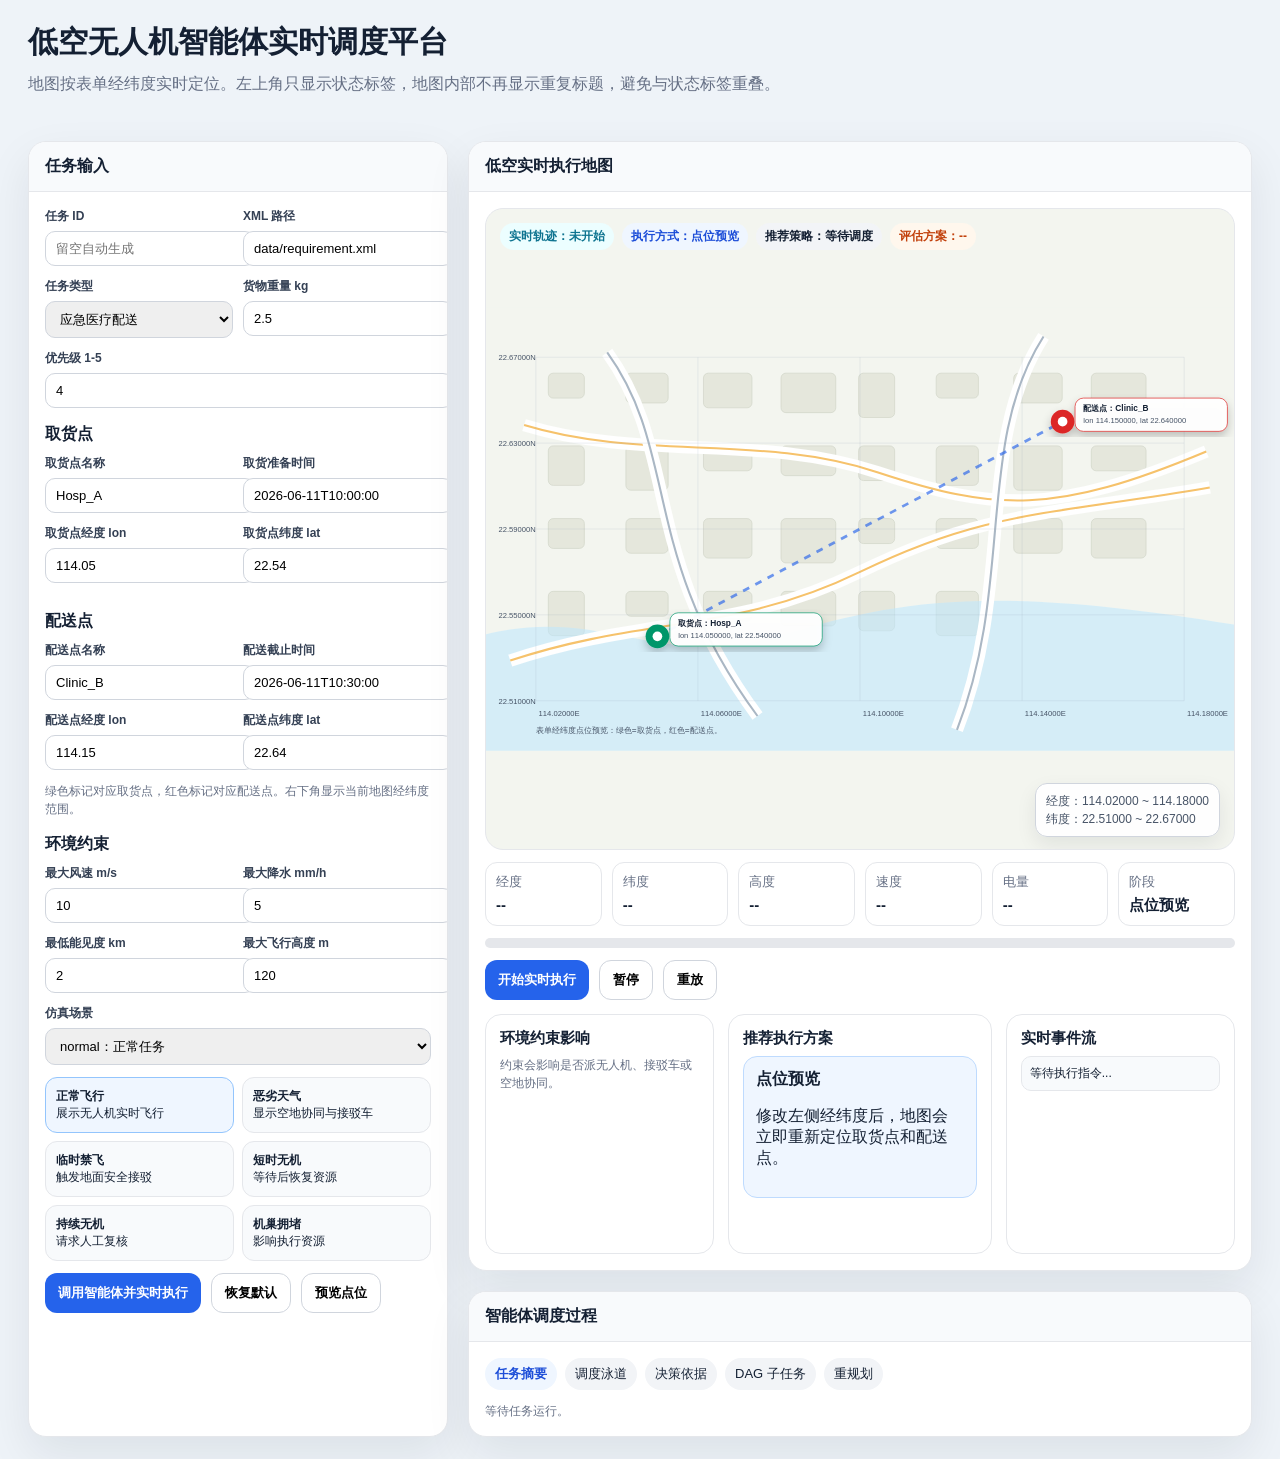
==== commit d1199eda: "Remove overlapping map title and keep coordinate reference" ====
--- a/agent_code-master/frontend/index.html
+++ b/agent_code-master/frontend/index.html
@@ -1,34 +1,82 @@
-<!doctype html><html lang="zh-CN"><head><meta charset="utf-8"><meta name="viewport" content="width=device-width,initial-scale=1"><title>低空无人机智能体实时调度平台</title><style>body{margin:0;background:#eef3f8;color:#142033;font-family:-apple-system,BlinkMacSystemFont,"Segoe UI","Microsoft YaHei",Arial,sans-serif}header,main{max-width:1680px;margin:auto;padding:22px 28px}h1{margin:0 0 8px;font-size:30px}.sub{color:#667085;line-height:1.6}.layout{display:grid;grid-template-columns:420px 1fr;gap:20px}.card{background:white;border:1px solid #e5e7eb;border-radius:18px;box-shadow:0 18px 46px rgba(15,23,42,.08);overflow:hidden}.hd{padding:14px 16px;border-bottom:1px solid #e5e7eb;background:#f8fafc;font-weight:900}.bd{padding:16px}label{display:block;font-size:12px;font-weight:800;color:#344054;margin:0 0 6px}.row{display:grid;grid-template-columns:1fr 1fr;gap:10px}.f{margin-bottom:12px}input,select{width:100%;padding:9px 10px;border:1px solid #d0d5dd;border-radius:10px;font-size:13px}button{border:0;border-radius:12px;padding:10px 13px;font-weight:900;cursor:pointer}.primary{background:#2563eb;color:white}.ghost{background:white;border:1px solid #d0d5dd}.btns{display:flex;gap:10px;flex-wrap:wrap;margin-top:12px}.sec{font-weight:900;margin:16px 0 10px}.scenario{display:grid;grid-template-columns:1fr 1fr;gap:8px}.sitem{padding:10px;border:1px solid #e5e7eb;border-radius:12px;background:#f8fafc;cursor:pointer;font-size:12px}.sitem.on{background:#eff6ff;border-color:#93c5fd}.map{height:640px;border:1px solid #e5e7eb;border-radius:18px;overflow:hidden;position:relative;background:#f3f5ef}.badges{position:absolute;left:14px;top:14px;display:flex;gap:8px;z-index:2;flex-wrap:wrap}.tag{border-radius:999px;padding:5px 9px;font-size:12px;font-weight:900;background:#f2f4f7}.blue{background:#eff6ff;color:#1d4ed8}.cyan{background:#ecfeff;color:#0e7490}.orange{background:#fff7ed;color:#c2410c}.coord{position:absolute;right:14px;bottom:12px;z-index:2;background:rgba(255,255,255,.93);border:1px solid #d0d5dd;border-radius:12px;padding:8px 10px;font-size:12px;color:#475467;line-height:1.5;box-shadow:0 8px 20px rgba(15,23,42,.08)}svg{width:100%;height:100%}.metrics{display:grid;grid-template-columns:repeat(6,1fr);gap:10px;margin-top:12px}.m{background:white;border:1px solid #e5e7eb;border-radius:12px;padding:10px}.m small{display:block;color:#667085;margin-bottom:5px}.m b{font-size:15px}.bar{height:10px;background:#e5e7eb;border-radius:999px;overflow:hidden;margin-top:12px}.bar span{display:block;height:100%;width:0;background:linear-gradient(90deg,#2563eb,#06b6d4,#10b981)}.below{display:grid;grid-template-columns:1fr 1.15fr 1fr;gap:14px;margin-top:14px}.box{border:1px solid #e5e7eb;border-radius:16px;background:white;padding:14px;min-height:210px}.box h3{margin:0 0 8px;font-size:15px}.hint{color:#667085;font-size:12px;line-height:1.5}.cg{display:grid;grid-template-columns:1fr 1fr;gap:8px}.c{border:1px solid #e5e7eb;border-radius:12px;padding:9px;background:#f8fafc}.c.good{background:#ecfdf3;border-color:#bbf7d0}.c.bad{background:#fef2f2;border-color:#fecaca}.c.warn{background:#fff7ed;border-color:#fed7aa}.rec{border:1px solid #bfdbfe;background:#eff6ff;border-radius:14px;padding:12px}.rec h4{margin:0 0 8px}.ev{display:grid;gap:8px;max-height:220px;overflow:auto}.ev div{border:1px solid #e5e7eb;background:#f8fafc;border-radius:10px;padding:8px;font-size:12px}.ev div.on{border-color:#06b6d4;background:#ecfeff;color:#0e7490;font-weight:800}.tabs{display:flex;gap:8px;flex-wrap:wrap;margin-bottom:12px}.tab{padding:7px 10px;border-radius:999px;background:#f2f4f7;font-size:13px;cursor:pointer}.tab.on{background:#eff6ff;color:#1d4ed8;font-weight:900}.panel{display:none}.panel.on{display:block}table{width:100%;border-collapse:collapse;font-size:12px}td,th{border:1px solid #e5e7eb;padding:8px;text-align:left}th{background:#f8fafc}@media(max-width:1200px){.layout{grid-template-columns:1fr}.below,.metrics{grid-template-columns:1fr 1fr}}</style></head><body><header><h1>低空无人机智能体实时调度平台</h1><div class="sub">地图现在按表单经纬度实时定位：取货点、配送点、经纬度网格和边界范围一一对应，运行前也能预览点位。</div></header><main class="layout"><section class="card"><div class="hd">任务输入</div><div class="bd"><div class="row"><div class="f"><label>任务 ID</label><input id="taskId" placeholder="留空自动生成"></div><div class="f"><label>XML 路径</label><input id="xmlPath" value="data/requirement.xml"></div></div><div class="row"><div class="f"><label>任务类型</label><select id="missionType"><option value="emergency_medical">应急医疗配送</option><option value="emergency_supply">应急物资配送</option><option value="standard_delivery">普通低空配送</option></select></div><div class="f"><label>货物重量 kg</label><input id="cargoWeight" type="number" value="2.5"></div></div><div class="f"><label>优先级 1-5</label><input id="priority" type="number" value="4"></div><div class="sec">取货点</div><div class="row"><div class="f"><label>取货点名称</label><input id="pickupId" value="Hosp_A"></div><div class="f"><label>取货准备时间</label><input id="pickupReady" value="2026-06-11T10:00:00"></div></div><div class="row"><div class="f"><label>取货点经度 lon</label><input id="pickupLon" type="number" step="0.000001" value="114.05"></div><div class="f"><label>取货点纬度 lat</label><input id="pickupLat" type="number" step="0.000001" value="22.54"></div></div><div class="sec">配送点</div><div class="row"><div class="f"><label>配送点名称</label><input id="dropoffId" value="Clinic_B"></div><div class="f"><label>配送截止时间</label><input id="dropoffDeadline" value="2026-06-11T10:30:00"></div></div><div class="row"><div class="f"><label>配送点经度 lon</label><input id="dropoffLon" type="number" step="0.000001" value="114.15"></div><div class="f"><label>配送点纬度 lat</label><input id="dropoffLat" type="number" step="0.000001" value="22.64"></div></div><div class="hint">地图右下角会显示当前经纬度范围；绿色标记对应取货点，红色标记对应配送点。</div><div class="sec">环境约束</div><div class="row"><div class="f"><label>最大风速 m/s</label><input id="maxWind" type="number" value="10"></div><div class="f"><label>最大降水 mm/h</label><input id="maxRain" type="number" value="5"></div></div><div class="row"><div class="f"><label>最低能见度 km</label><input id="minVisibility" type="number" value="2"></div><div class="f"><label>最大飞行高度 m</label><input id="maxAltitude" type="number" value="120"></div></div><div class="f"><label>仿真场景</label><select id="scenarioSelect" onchange="setScenario(this.value)"><option value="normal">normal：正常任务</option><option value="bad_weather">bad_weather：恶劣天气</option><option value="airspace_restricted">airspace_restricted：临时禁飞</option><option value="no_available_uav_once">no_available_uav_once：无人机短时不可用</option><option value="no_available_uav">no_available_uav：持续无可用无人机</option><option value="dock_congested">dock_congested：机巢拥堵</option></select></div><div class="scenario" id="scenarioGrid"></div><div class="btns"><button class="primary" id="runBtn" onclick="submitTask()">调用智能体并实时执行</button><button class="ghost" onclick="resetDefaults()">恢复默认</button><button class="ghost" onclick="previewFromForm()">预览点位</button></div><div id="err" class="hint"></div></div></section><section><section class="card"><div class="hd">低空实时执行地图</div><div class="bd"><div class="map"><div class="badges"><span class="tag cyan" id="liveBadge">实时轨迹：未开始</span><span class="tag blue" id="modeBadge">执行方式：--</span><span class="tag" id="algoBadge">推荐策略：--</span><span class="tag orange" id="countBadge">评估方案：--</span></div><div class="coord" id="coordBox">经纬度范围：--</div><svg id="mapSvg" viewBox="0 0 1080 640"></svg></div><div class="metrics"><div class="m"><small>经度</small><b id="lon">--</b></div><div class="m"><small>纬度</small><b id="lat">--</b></div><div class="m"><small>高度</small><b id="alt">--</b></div><div class="m"><small>速度</small><b id="spd">--</b></div><div class="m"><small>电量</small><b id="bat">--</b></div><div class="m"><small>阶段</small><b id="phase">--</b></div></div><div class="bar"><span id="bar"></span></div><div class="btns"><button class="primary" onclick="playTelemetry()">开始实时执行</button><button class="ghost" onclick="pauseTelemetry()">暂停</button><button class="ghost" onclick="restartTelemetry()">重放</button></div><div class="below"><div class="box"><h3>环境约束影响</h3><div class="hint">约束会影响是否派无人机、接驳车或空地协同。</div><div class="cg" id="constraintPanel"></div></div><div class="box"><h3>推荐执行方案</h3><div id="recommendPanel" class="rec">等待调度结果。</div></div><div class="box"><h3>实时事件流</h3><div id="events" class="ev"><div>等待执行指令...</div></div></div></div></div></section><section class="card" style="margin-top:20px"><div class="hd">智能体调度过程</div><div class="bd"><div class="tabs"><span class="tab on" onclick="tab('summary')">任务摘要</span><span class="tab" onclick="tab('lanes')">调度泳道</span><span class="tab" onclick="tab('decision')">决策依据</span><span class="tab" onclick="tab('tasks')">DAG 子任务</span><span class="tab" onclick="tab('replan')">重规划</span></div><div id="summary" class="panel on"><div class="hint">等待任务运行。</div></div><div id="lanes" class="panel"></div><div id="decision" class="panel"></div><div id="tasks" class="panel"></div><div id="replan" class="panel"></div></div></section></section></main><script>
+<!doctype html>
+<html lang="zh-CN">
+<head>
+<meta charset="utf-8">
+<meta name="viewport" content="width=device-width,initial-scale=1">
+<title>低空无人机智能体实时调度平台</title>
+<style>
+body{margin:0;background:#eef3f8;color:#142033;font-family:-apple-system,BlinkMacSystemFont,"Segoe UI","Microsoft YaHei",Arial,sans-serif}header,main{max-width:1680px;margin:auto;padding:22px 28px}h1{margin:0 0 8px;font-size:30px}.sub{color:#667085;line-height:1.6}.layout{display:grid;grid-template-columns:420px 1fr;gap:20px}.card{background:#fff;border:1px solid #e5e7eb;border-radius:18px;box-shadow:0 18px 46px rgba(15,23,42,.08);overflow:hidden}.hd{padding:14px 16px;border-bottom:1px solid #e5e7eb;background:#f8fafc;font-weight:900}.bd{padding:16px}label{display:block;font-size:12px;font-weight:800;color:#344054;margin:0 0 6px}.row{display:grid;grid-template-columns:1fr 1fr;gap:10px}.f{margin-bottom:12px}input,select{width:100%;padding:9px 10px;border:1px solid #d0d5dd;border-radius:10px;font-size:13px}.sec{font-weight:900;margin:16px 0 10px}button{border:0;border-radius:12px;padding:10px 13px;font-weight:900;cursor:pointer}.primary{background:#2563eb;color:#fff}.ghost{background:#fff;border:1px solid #d0d5dd}.btns{display:flex;gap:10px;flex-wrap:wrap;margin-top:12px}.scenario{display:grid;grid-template-columns:1fr 1fr;gap:8px}.sitem{padding:10px;border:1px solid #e5e7eb;border-radius:12px;background:#f8fafc;cursor:pointer;font-size:12px}.sitem.on{background:#eff6ff;border-color:#93c5fd}.map{height:640px;border:1px solid #e5e7eb;border-radius:18px;overflow:hidden;position:relative;background:#f3f5ef}.badges{position:absolute;left:14px;top:14px;display:flex;gap:8px;z-index:3;flex-wrap:wrap}.tag{border-radius:999px;padding:5px 9px;font-size:12px;font-weight:900;background:#f2f4f7}.blue{background:#eff6ff;color:#1d4ed8}.cyan{background:#ecfeff;color:#0e7490}.orange{background:#fff7ed;color:#c2410c}.coord{position:absolute;right:14px;bottom:12px;z-index:3;background:rgba(255,255,255,.94);border:1px solid #d0d5dd;border-radius:12px;padding:8px 10px;font-size:12px;color:#475467;line-height:1.5;box-shadow:0 8px 20px rgba(15,23,42,.08)}svg{width:100%;height:100%}.metrics{display:grid;grid-template-columns:repeat(6,1fr);gap:10px;margin-top:12px}.m{background:#fff;border:1px solid #e5e7eb;border-radius:12px;padding:10px}.m small{display:block;color:#667085;margin-bottom:5px}.m b{font-size:15px}.bar{height:10px;background:#e5e7eb;border-radius:999px;overflow:hidden;margin-top:12px}.bar span{display:block;height:100%;width:0;background:linear-gradient(90deg,#2563eb,#06b6d4,#10b981)}.below{display:grid;grid-template-columns:1fr 1.15fr 1fr;gap:14px;margin-top:14px}.box{border:1px solid #e5e7eb;border-radius:16px;background:#fff;padding:14px;min-height:210px}.box h3{margin:0 0 8px;font-size:15px}.hint{color:#667085;font-size:12px;line-height:1.5}.cg{display:grid;grid-template-columns:1fr 1fr;gap:8px}.c{border:1px solid #e5e7eb;border-radius:12px;padding:9px;background:#f8fafc}.c.good{background:#ecfdf3;border-color:#bbf7d0}.c.bad{background:#fef2f2;border-color:#fecaca}.c.warn{background:#fff7ed;border-color:#fed7aa}.rec{border:1px solid #bfdbfe;background:#eff6ff;border-radius:14px;padding:12px}.rec h4{margin:0 0 8px}.ev{display:grid;gap:8px;max-height:220px;overflow:auto}.ev div{border:1px solid #e5e7eb;background:#f8fafc;border-radius:10px;padding:8px;font-size:12px}.ev div.on{border-color:#06b6d4;background:#ecfeff;color:#0e7490;font-weight:800}.tabs{display:flex;gap:8px;flex-wrap:wrap;margin-bottom:12px}.tab{padding:7px 10px;border-radius:999px;background:#f2f4f7;font-size:13px;cursor:pointer}.tab.on{background:#eff6ff;color:#1d4ed8;font-weight:900}.panel{display:none}.panel.on{display:block}table{width:100%;border-collapse:collapse;font-size:12px}td,th{border:1px solid #e5e7eb;padding:8px;text-align:left}th{background:#f8fafc}@media(max-width:1200px){.layout{grid-template-columns:1fr}.below,.metrics{grid-template-columns:1fr 1fr}}
+</style>
+</head>
+<body>
+<header><h1>低空无人机智能体实时调度平台</h1><div class="sub">地图按表单经纬度实时定位。左上角只显示状态标签，地图内部不再显示重复标题，避免与状态标签重叠。</div></header>
+<main class="layout">
+<section class="card"><div class="hd">任务输入</div><div class="bd">
+<div class="row"><div class="f"><label>任务 ID</label><input id="taskId" placeholder="留空自动生成"></div><div class="f"><label>XML 路径</label><input id="xmlPath" value="data/requirement.xml"></div></div>
+<div class="row"><div class="f"><label>任务类型</label><select id="missionType"><option value="emergency_medical">应急医疗配送</option><option value="emergency_supply">应急物资配送</option><option value="standard_delivery">普通低空配送</option></select></div><div class="f"><label>货物重量 kg</label><input id="cargoWeight" type="number" value="2.5"></div></div>
+<div class="f"><label>优先级 1-5</label><input id="priority" type="number" value="4"></div>
+<div class="sec">取货点</div>
+<div class="row"><div class="f"><label>取货点名称</label><input id="pickupId" value="Hosp_A"></div><div class="f"><label>取货准备时间</label><input id="pickupReady" value="2026-06-11T10:00:00"></div></div>
+<div class="row"><div class="f"><label>取货点经度 lon</label><input id="pickupLon" type="number" step="0.000001" value="114.05"></div><div class="f"><label>取货点纬度 lat</label><input id="pickupLat" type="number" step="0.000001" value="22.54"></div></div>
+<div class="sec">配送点</div>
+<div class="row"><div class="f"><label>配送点名称</label><input id="dropoffId" value="Clinic_B"></div><div class="f"><label>配送截止时间</label><input id="dropoffDeadline" value="2026-06-11T10:30:00"></div></div>
+<div class="row"><div class="f"><label>配送点经度 lon</label><input id="dropoffLon" type="number" step="0.000001" value="114.15"></div><div class="f"><label>配送点纬度 lat</label><input id="dropoffLat" type="number" step="0.000001" value="22.64"></div></div>
+<div class="hint">绿色标记对应取货点，红色标记对应配送点。右下角显示当前地图经纬度范围。</div>
+<div class="sec">环境约束</div>
+<div class="row"><div class="f"><label>最大风速 m/s</label><input id="maxWind" type="number" value="10"></div><div class="f"><label>最大降水 mm/h</label><input id="maxRain" type="number" value="5"></div></div>
+<div class="row"><div class="f"><label>最低能见度 km</label><input id="minVisibility" type="number" value="2"></div><div class="f"><label>最大飞行高度 m</label><input id="maxAltitude" type="number" value="120"></div></div>
+<div class="f"><label>仿真场景</label><select id="scenarioSelect" onchange="setScenario(this.value)"><option value="normal">normal：正常任务</option><option value="bad_weather">bad_weather：恶劣天气</option><option value="airspace_restricted">airspace_restricted：临时禁飞</option><option value="no_available_uav_once">no_available_uav_once：无人机短时不可用</option><option value="no_available_uav">no_available_uav：持续无可用无人机</option><option value="dock_congested">dock_congested：机巢拥堵</option></select></div>
+<div class="scenario" id="scenarioGrid"></div><div class="btns"><button class="primary" id="runBtn" onclick="submitTask()">调用智能体并实时执行</button><button class="ghost" onclick="resetDefaults()">恢复默认</button><button class="ghost" onclick="previewFromForm()">预览点位</button></div><div id="err" class="hint"></div>
+</div></section>
+<section>
+<section class="card"><div class="hd">低空实时执行地图</div><div class="bd"><div class="map"><div class="badges"><span class="tag cyan" id="liveBadge">实时轨迹：未开始</span><span class="tag blue" id="modeBadge">执行方式：--</span><span class="tag" id="algoBadge">推荐策略：--</span><span class="tag orange" id="countBadge">评估方案：--</span></div><div class="coord" id="coordBox">经纬度范围：--</div><svg id="mapSvg" viewBox="0 0 1080 640"></svg></div>
+<div class="metrics"><div class="m"><small>经度</small><b id="lon">--</b></div><div class="m"><small>纬度</small><b id="lat">--</b></div><div class="m"><small>高度</small><b id="alt">--</b></div><div class="m"><small>速度</small><b id="spd">--</b></div><div class="m"><small>电量</small><b id="bat">--</b></div><div class="m"><small>阶段</small><b id="phase">--</b></div></div><div class="bar"><span id="bar"></span></div><div class="btns"><button class="primary" onclick="playTelemetry()">开始实时执行</button><button class="ghost" onclick="pauseTelemetry()">暂停</button><button class="ghost" onclick="restartTelemetry()">重放</button></div>
+<div class="below"><div class="box"><h3>环境约束影响</h3><div class="hint">约束会影响是否派无人机、接驳车或空地协同。</div><div class="cg" id="constraintPanel"></div></div><div class="box"><h3>推荐执行方案</h3><div id="recommendPanel" class="rec">等待调度结果。</div></div><div class="box"><h3>实时事件流</h3><div id="events" class="ev"><div>等待执行指令...</div></div></div></div>
+</div></section>
+<section class="card" style="margin-top:20px"><div class="hd">智能体调度过程</div><div class="bd"><div class="tabs"><span class="tab on" onclick="tab('summary')">任务摘要</span><span class="tab" onclick="tab('lanes')">调度泳道</span><span class="tab" onclick="tab('decision')">决策依据</span><span class="tab" onclick="tab('tasks')">DAG 子任务</span><span class="tab" onclick="tab('replan')">重规划</span></div><div id="summary" class="panel on"><div class="hint">等待任务运行。</div></div><div id="lanes" class="panel"></div><div id="decision" class="panel"></div><div id="tasks" class="panel"></div><div id="replan" class="panel"></div></div></section>
+</section></main>
+<script>
 const W=1080,H=640,pad=72;let lastPayload=null,lastData=null,telemetry=[],eventsData=[],timer=null,idx=0,project=null,heading=0,mode='无人机';
 const scenarios=[['normal','正常飞行','展示无人机实时飞行'],['bad_weather','恶劣天气','显示空地协同与接驳车'],['airspace_restricted','临时禁飞','触发地面安全接驳'],['no_available_uav_once','短时无机','等待后恢复资源'],['no_available_uav','持续无机','请求人工复核'],['dock_congested','机巢拥堵','影响执行资源']];
-function renderScenarios(){scenarioGrid.innerHTML=scenarios.map(s=>`<div class="sitem" data-id="${s[0]}" onclick="setScenario('${s[0]}')"><b>${s[1]}</b><br><span>${s[2]}</span></div>`).join('');setScenario(scenarioSelect.value)}function setScenario(v){scenarioSelect.value=v;document.querySelectorAll('.sitem').forEach(e=>e.classList.toggle('on',e.dataset.id===v))}
-function bindPreview(){['pickupLon','pickupLat','dropoffLon','dropoffLat','pickupId','dropoffId'].forEach(id=>document.getElementById(id).addEventListener('input',()=>previewFromForm()))}
-function resetDefaults(){taskId.value='';xmlPath.value='data/requirement.xml';missionType.value='emergency_medical';cargoWeight.value='2.5';priority.value='4';pickupId.value='Hosp_A';pickupLon.value='114.05';pickupLat.value='22.54';pickupReady.value='2026-06-11T10:00:00';dropoffId.value='Clinic_B';dropoffLon.value='114.15';dropoffLat.value='22.64';dropoffDeadline.value='2026-06-11T10:30:00';maxWind.value='10';maxRain.value='5';minVisibility.value='2';maxAltitude.value='120';setScenario('normal');previewFromForm()}
-function n(id){return Number(document.getElementById(id).value)}function currentPoints(){return[{id:pickupId.value||'取货点',lon:n('pickupLon'),lat:n('pickupLat'),role:'pickup',name:pickupId.value||'取货点'},{id:dropoffId.value||'配送点',lon:n('dropoffLon'),lat:n('dropoffLat'),role:'dropoff',name:dropoffId.value||'配送点'}]}function payload(){return{task_id:taskId.value.trim(),requirement_xml_path:xmlPath.value.trim()||'data/requirement.xml',mission_type:missionType.value,delivery_points:[{id:pickupId.value,lon:n('pickupLon'),lat:n('pickupLat'),role:'pickup',ready_time:pickupReady.value},{id:dropoffId.value,lon:n('dropoffLon'),lat:n('dropoffLat'),role:'dropoff',deadline:dropoffDeadline.value}],cargo_weight_kg:n('cargoWeight'),priority:n('priority'),environmental_constraints:{max_wind_speed_mps:n('maxWind'),max_precipitation_mm_h:n('maxRain'),minimum_visibility_km:n('minVisibility'),maximum_altitude_m:n('maxAltitude')},output_requirements:{format:'json',need_risk_assessment:true,need_orchestration_trace:true},simulation_scenario:scenarioSelect.value}}
-async function checkHealth(){try{const r=await fetch('/health');const d=await r.json();document.querySelector('.status-pill').textContent=`服务状态：${d.status}`;document.querySelector('.status-pill').style.color='#059669'}catch(e){document.querySelector('.status-pill').textContent='服务状态：连接失败'}}
-async function submitTask(){err.textContent='';runBtn.disabled=true;try{lastPayload=payload();const r=await fetch('/api/v1/task/submit',{method:'POST',headers:{'Content-Type':'application/json'},body:JSON.stringify(lastPayload)});const d=await r.json();if(!r.ok)throw new Error(JSON.stringify(d));lastData=d;render(d)}catch(e){err.textContent=e.message}finally{runBtn.disabled=false}}
-function rawMode(sol){const t=String(sol.operational_mode||sol.assigned_vehicle_type||'');if(t.includes('ground_vehicle'))return'地面接驳车';if(t.includes('air_ground'))return'空地协同';if(t.includes('uav'))return'无人机';return'低空配送'}function showMode(sol){const alg=String(sol.algorithm||sol.algorithm_used||sol.algorithm_trace_name||'');const raw=rawMode(sol);if(raw==='地面接驳车'&&alg.includes('AirGround')&&lastPayload?.simulation_scenario==='bad_weather')return'空地协同';return raw}function algName(sol){const t=String(sol.algorithm||sol.algorithm_used||'');if(t.includes('AirGround'))return'天气自适应调度';if(t.includes('TWA'))return'医疗时间窗调度';if(t.includes('Coord'))return'多机任务分配';if(t.includes('DRL'))return'合规避障规划';return t||'综合调度'}
-function render(d){const sol=d.recommended_solution||{};mode=showMode(sol);telemetry=sol.telemetry_stream||[];eventsData=buildEvents(sol);idx=0;modeBadge.textContent=`执行方式：${mode}`;algoBadge.textContent=`推荐策略：${algName(sol)}`;countBadge.textContent=`评估方案：${(d.candidate_solutions||[]).length}`;renderRecommend(d);renderConstraints(d,sol);renderMap(d,sol);renderPanels(d);setFrame(0);playTelemetry()}
+function by(id){return document.getElementById(id)}
+function renderScenarios(){by('scenarioGrid').innerHTML=scenarios.map(s=>`<div class="sitem" data-id="${s[0]}" onclick="setScenario('${s[0]}')"><b>${s[1]}</b><br><span>${s[2]}</span></div>`).join('');setScenario(by('scenarioSelect').value)}
+function setScenario(v){by('scenarioSelect').value=v;document.querySelectorAll('.sitem').forEach(e=>e.classList.toggle('on',e.dataset.id===v))}
+function bindPreview(){['pickupLon','pickupLat','dropoffLon','dropoffLat','pickupId','dropoffId'].forEach(id=>by(id).addEventListener('input',()=>previewFromForm()))}
+function resetDefaults(){by('taskId').value='';by('xmlPath').value='data/requirement.xml';by('missionType').value='emergency_medical';by('cargoWeight').value='2.5';by('priority').value='4';by('pickupId').value='Hosp_A';by('pickupLon').value='114.05';by('pickupLat').value='22.54';by('pickupReady').value='2026-06-11T10:00:00';by('dropoffId').value='Clinic_B';by('dropoffLon').value='114.15';by('dropoffLat').value='22.64';by('dropoffDeadline').value='2026-06-11T10:30:00';by('maxWind').value='10';by('maxRain').value='5';by('minVisibility').value='2';by('maxAltitude').value='120';setScenario('normal');previewFromForm()}
+function n(id){return Number(by(id).value)}
+function currentPoints(){return[{id:by('pickupId').value||'取货点',lon:n('pickupLon'),lat:n('pickupLat'),role:'pickup',name:by('pickupId').value||'取货点'},{id:by('dropoffId').value||'配送点',lon:n('dropoffLon'),lat:n('dropoffLat'),role:'dropoff',name:by('dropoffId').value||'配送点'}]}
+function payload(){return{task_id:by('taskId').value.trim(),requirement_xml_path:by('xmlPath').value.trim()||'data/requirement.xml',mission_type:by('missionType').value,delivery_points:[{id:by('pickupId').value,lon:n('pickupLon'),lat:n('pickupLat'),role:'pickup',ready_time:by('pickupReady').value},{id:by('dropoffId').value,lon:n('dropoffLon'),lat:n('dropoffLat'),role:'dropoff',deadline:by('dropoffDeadline').value}],cargo_weight_kg:n('cargoWeight'),priority:n('priority'),environmental_constraints:{max_wind_speed_mps:n('maxWind'),max_precipitation_mm_h:n('maxRain'),minimum_visibility_km:n('minVisibility'),maximum_altitude_m:n('maxAltitude')},output_requirements:{format:'json',need_risk_assessment:true,need_orchestration_trace:true},simulation_scenario:by('scenarioSelect').value}}
+async function submitTask(){by('err').textContent='';by('runBtn').disabled=true;try{lastPayload=payload();const r=await fetch('/api/v1/task/submit',{method:'POST',headers:{'Content-Type':'application/json'},body:JSON.stringify(lastPayload)});const d=await r.json();if(!r.ok)throw new Error(JSON.stringify(d));lastData=d;render(d)}catch(e){by('err').textContent=e.message}finally{by('runBtn').disabled=false}}
+function rawMode(sol){const t=String(sol.operational_mode||sol.assigned_vehicle_type||'');if(t.includes('ground_vehicle'))return'地面接驳车';if(t.includes('air_ground'))return'空地协同';if(t.includes('uav'))return'无人机';return'低空配送'}
+function showMode(sol){const alg=String(sol.algorithm||sol.algorithm_used||sol.algorithm_trace_name||'');const raw=rawMode(sol);if(raw==='地面接驳车'&&alg.includes('AirGround')&&lastPayload?.simulation_scenario==='bad_weather')return'空地协同';return raw}
+function algName(sol){const t=String(sol.algorithm||sol.algorithm_used||'');if(t.includes('AirGround'))return'天气自适应调度';if(t.includes('TWA'))return'医疗时间窗调度';if(t.includes('Coord'))return'多机任务分配';if(t.includes('DRL'))return'合规避障规划';return t||'综合调度'}
+function render(d){const sol=d.recommended_solution||{};mode=showMode(sol);telemetry=sol.telemetry_stream||[];eventsData=buildEvents(sol);idx=0;by('modeBadge').textContent=`执行方式：${mode}`;by('algoBadge').textContent=`推荐策略：${algName(sol)}`;by('countBadge').textContent=`评估方案：${(d.candidate_solutions||[]).length}`;renderRecommend(d);renderConstraints(d,sol);renderMap(d,sol);renderPanels(d);setFrame(0);playTelemetry()}
 function buildEvents(sol){if(mode==='空地协同')return[{progress:.08,event:'气象风险确认，启动空地协同'},{progress:.18,event:'无人机在安全交接点待命'},{progress:.32,event:'地面接驳车接收任务'},{progress:.62,event:'接驳车绕开天气影响区'},{progress:.92,event:'接驳车抵达配送点'}];return sol.tactical_events||[]}
-function renderRecommend(d){const sol=d.recommended_solution||{};let text=mode==='空地协同'?'无人机在安全交接点待命，地面接驳车沿道路执行主运输段。':mode==='地面接驳车'?'无人机不执行飞行，接驳车沿地面道路完成转运。':'无人机执行低空飞行，并生成实时飞行轨迹。';recommendPanel.innerHTML=`<h4>${mode} · ${algName(sol)}</h4><p>后台评估 ${(d.candidate_solutions||[]).length} 类方案，最终推荐 ${mode}。</p><p>距离：${sol.flight_distance_km??'--'} km　预计耗时：${sol.estimated_duration_mins??'--'} min　能耗：${sol.estimated_energy_kj??'--'} kJ</p><p>${text}</p>`}
-function renderConstraints(d,sol){const w=d.risk_assessment?.weather_snapshot||{},c=lastPayload.environmental_constraints||{},mx=Math.max(...(sol.route_polyline_geo||[]).map(p=>p.altitude_m||0),0);const it=[['风速约束',`${w.wind_speed_mps??'--'} / ${c.max_wind_speed_mps} m/s`,w.wind_speed_mps>c.max_wind_speed_mps?'bad':'good'],['降水约束',`${w.precipitation_mm_h??'--'} / ${c.max_precipitation_mm_h} mm/h`,w.precipitation_mm_h>c.max_precipitation_mm_h?'bad':'good'],['能见度约束',`${w.visibility_km??'--'} / ${c.minimum_visibility_km} km`,w.visibility_km<c.minimum_visibility_km?'bad':'good'],['高度上限',`${mx} / ${c.maximum_altitude_m} m`,mx>c.maximum_altitude_m?'bad':(mx>c.maximum_altitude_m*.85?'warn':'good')]];constraintPanel.innerHTML=it.map(x=>`<div class="c ${x[2]}"><small>${x[0]}</small><br><b>${x[1]}</b></div>`).join('')}
+function renderRecommend(d){const sol=d.recommended_solution||{};let text=mode==='空地协同'?'无人机在安全交接点待命，地面接驳车沿道路执行主运输段。':mode==='地面接驳车'?'无人机不执行飞行，接驳车沿地面道路完成转运。':'无人机执行低空飞行，并生成实时飞行轨迹。';by('recommendPanel').innerHTML=`<h4>${mode} · ${algName(sol)}</h4><p>后台评估 ${(d.candidate_solutions||[]).length} 类方案，最终推荐 ${mode}。</p><p>距离：${sol.flight_distance_km??'--'} km　预计耗时：${sol.estimated_duration_mins??'--'} min　能耗：${sol.estimated_energy_kj??'--'} kJ</p><p>${text}</p>`}
+function renderConstraints(d,sol){const w=d.risk_assessment?.weather_snapshot||{},c=lastPayload.environmental_constraints||{},mx=Math.max(...(sol.route_polyline_geo||[]).map(p=>p.altitude_m||0),0);const it=[['风速约束',`${w.wind_speed_mps??'--'} / ${c.max_wind_speed_mps} m/s`,w.wind_speed_mps>c.max_wind_speed_mps?'bad':'good'],['降水约束',`${w.precipitation_mm_h??'--'} / ${c.max_precipitation_mm_h} mm/h`,w.precipitation_mm_h>c.max_precipitation_mm_h?'bad':'good'],['能见度约束',`${w.visibility_km??'--'} / ${c.minimum_visibility_km} km`,w.visibility_km<c.minimum_visibility_km?'bad':'good'],['高度上限',`${mx} / ${c.maximum_altitude_m} m`,mx>c.maximum_altitude_m?'bad':(mx>c.maximum_altitude_m*.85?'warn':'good')]];by('constraintPanel').innerHTML=it.map(x=>`<div class="c ${x[2]}"><small>${x[0]}</small><br><b>${x[1]}</b></div>`).join('')}
 function bounds(route,obs=[]){const lons=route.map(p=>+p.lon),lats=route.map(p=>+p.lat);obs.forEach(o=>{if(o.center_lon){lons.push(+o.center_lon);lats.push(+o.center_lat)}(o.polyline_geo||[]).forEach(p=>{lons.push(+p.lon);lats.push(+p.lat)})});const lp=Math.max((Math.max(...lons)-Math.min(...lons))*.30,.015),ap=Math.max((Math.max(...lats)-Math.min(...lats))*.30,.015);return{minLon:Math.min(...lons)-lp,maxLon:Math.max(...lons)+lp,minLat:Math.min(...lats)-ap,maxLat:Math.max(...lats)+ap}}
-function setProjection(b){project=(lon,lat)=>({x:pad+(+lon-b.minLon)/((b.maxLon-b.minLon)||1)*(W-pad*2),y:H-pad-(+lat-b.minLat)/((b.maxLat-b.minLat)||1)*(H-pad*2)});coordBox.innerHTML=`经度：${b.minLon.toFixed(5)} ~ ${b.maxLon.toFixed(5)}<br>纬度：${b.minLat.toFixed(5)} ~ ${b.maxLat.toFixed(5)}`}
-function previewFromForm(){pauseTelemetry();telemetry=[];mode='点位预览';modeBadge.textContent='执行方式：点位预览';algoBadge.textContent='推荐策略：等待调度';countBadge.textContent='评估方案：--';liveBadge.textContent='实时轨迹：未开始';const pts=currentPoints();const b=bounds(pts);setProjection(b);mapSvg.innerHTML=`<defs><filter id="sh"><feDropShadow dx="0" dy="7" stdDeviation="7" flood-opacity=".23"/></filter></defs>${baseMap(pts,b)}${coordGrid(b)}${formLine(pts)}${pin(pts[0],'取货点','#059669')}${pin(pts[1],'配送点','#dc2626')}<text x="68" y="615" fill="#475467" font-size="12">表单经纬度点位预览：绿色=取货点，红色=配送点。</text>`;lon.textContent='--';lat.textContent='--';alt.textContent='--';spd.textContent='--';bat.textContent='--';phase.textContent='点位预览';bar.style.width='0';recommendPanel.innerHTML='<h4>点位预览</h4><p>修改左侧经纬度后，地图会立即重新定位取货点和配送点。</p>';constraintPanel.innerHTML='';events.innerHTML='<div>等待执行指令...</div>'}
-function renderMap(d,sol){pauseTelemetry();const route=sol.route_polyline_geo||[];const obs=(d.candidate_solutions||[]).flatMap(c=>c.obstacle_zones||[]);if(!route.length){previewFromForm();return}const b=bounds(route,obs);setProjection(b);mapSvg.innerHTML=`<defs><filter id="sh"><feDropShadow dx="0" dy="7" stdDeviation="7" flood-opacity=".25"/></filter><linearGradient id="live"><stop offset="0" stop-color="#2563eb"/><stop offset=".5" stop-color="#06b6d4"/><stop offset="1" stop-color="#10b981"/></linearGradient><pattern id="rain" width="18" height="18" patternUnits="userSpaceOnUse"><path d="M5 2 L1 12 M14 4 L10 16" stroke="#2563eb" stroke-width="2" opacity=".34"/></pattern><pattern id="wind" width="34" height="18" patternUnits="userSpaceOnUse"><path d="M2 9 H22 M16 4 L24 9 L16 14" stroke="#d97706" stroke-width="2" fill="none" opacity=".36"/></pattern></defs>${baseMap(route,b)}${coordGrid(b)}${constraintOverlay(d,sol)}${obstacles(obs)}${planned(route)}${nodes(route)}${coordLine(route)}<path id="glow" d="" fill="none" stroke="#22d3ee" stroke-width="18" stroke-linecap="round" opacity=".16"/><path id="track" d="" fill="none" stroke="url(#live)" stroke-width="7" stroke-linecap="round" stroke-linejoin="round" filter="url(#sh)"/><g id="drone" filter="url(#sh)">${droneSvg()}</g><g id="car" filter="url(#sh)">${carSvg()}</g><circle id="pulse" cx="0" cy="0" r="20" fill="rgba(6,182,212,.15)" stroke="#06b6d4" stroke-width="2"/>`}
-function baseMap(route,b){let blocks='';for(let i=0;i<30;i++){blocks+=`<rect x="${90+(i%8)*112}" y="${95+Math.floor(i/8)*105}" width="${52+i%4*9}" height="${36+i%5*7}" rx="7" fill="#e5e7dc" stroke="#d1d5c9"/>`}const roads=['M35 510 C228 446,360 470,540 382 S810 300,1045 260','M55 170 C225 222,395 182,565 238 S820 300,1040 208','M175 65 C280 210,222 360,392 590','M805 42 C706 196,763 398,680 610'].map((p,i)=>`<path d="${p}" fill="none" stroke="#fff" stroke-width="18"/><path d="${p}" fill="none" stroke="${i<2?'#f6c26b':'#aab7c4'}" stroke-width="3"/>`).join('');return`<rect width="1080" height="640" fill="#f3f5ef"/>${blocks}<path d="M0 472 C170 430,250 526,424 474 S730 400,1080 458 L1080 640 L0 640Z" fill="#bde7ff" opacity=".55"/>${roads}<text x="68" y="48" font-size="14" font-weight="900" fill="#334155">低空配送地图 / 经纬度投影预览</text>`}
-function coordGrid(b){let s='';for(let i=0;i<=4;i++){let x=pad+(W-pad*2)*i/4,lon=(b.minLon+(b.maxLon-b.minLon)*i/4).toFixed(5);s+=`<line x1="${x}" y1="${pad}" x2="${x}" y2="${H-pad}" stroke="#94a3b8" opacity=".25"/><text x="${x+4}" y="${H-pad+22}" fill="#475467" font-size="11">${lon}E</text>`;let y=pad+(H-pad*2)*i/4,lat=(b.maxLat-(b.maxLat-b.minLat)*i/4).toFixed(5);s+=`<line x1="${pad}" y1="${y}" x2="${W-pad}" y2="${y}" stroke="#94a3b8" opacity=".25"/><text x="18" y="${y+4}" fill="#475467" font-size="11">${lat}N</text>`}return s}
-function formLine(pts){const a=project(pts[0].lon,pts[0].lat),b=project(pts[1].lon,pts[1].lat);return`<path d="M${a.x} ${a.y} L${b.x} ${b.y}" fill="none" stroke="#2563eb" stroke-width="4" stroke-dasharray="10 10" opacity=".65"/>`}function pin(p,label,color){const q=project(p.lon,p.lat);return`<g filter="url(#sh)"><circle cx="${q.x}" cy="${q.y}" r="17" fill="${color}"/><circle cx="${q.x}" cy="${q.y}" r="7" fill="#fff"/><rect x="${q.x+18}" y="${q.y-34}" width="220" height="48" rx="12" fill="rgba(255,255,255,.95)" stroke="${color}"/><text x="${q.x+30}" y="${q.y-15}" font-size="12" font-weight="900" fill="#142033">${label}：${esc(p.name||p.id)}</text><text x="${q.x+30}" y="${q.y+2}" font-size="11" fill="#475467">lon ${(+p.lon).toFixed(6)}, lat ${(+p.lat).toFixed(6)}</text></g>`}
+function setProjection(b){project=(lon,lat)=>({x:pad+(+lon-b.minLon)/((b.maxLon-b.minLon)||1)*(W-pad*2),y:H-pad-(+lat-b.minLat)/((b.maxLat-b.minLat)||1)*(H-pad*2)});by('coordBox').innerHTML=`经度：${b.minLon.toFixed(5)} ~ ${b.maxLon.toFixed(5)}<br>纬度：${b.minLat.toFixed(5)} ~ ${b.maxLat.toFixed(5)}`}
+function previewFromForm(){pauseTelemetry();telemetry=[];mode='点位预览';by('modeBadge').textContent='执行方式：点位预览';by('algoBadge').textContent='推荐策略：等待调度';by('countBadge').textContent='评估方案：--';by('liveBadge').textContent='实时轨迹：未开始';const pts=currentPoints();const b=bounds(pts);setProjection(b);by('mapSvg').innerHTML=`<defs><filter id="sh"><feDropShadow dx="0" dy="7" stdDeviation="7" flood-opacity=".23"/></filter></defs>${baseMap()}${coordGrid(b)}${formLine(pts)}${pin(pts[0],'取货点','#059669')}${pin(pts[1],'配送点','#dc2626')}<text x="72" y="615" fill="#475467" font-size="12">表单经纬度点位预览：绿色=取货点，红色=配送点。</text>`;by('lon').textContent='--';by('lat').textContent='--';by('alt').textContent='--';by('spd').textContent='--';by('bat').textContent='--';by('phase').textContent='点位预览';by('bar').style.width='0';by('recommendPanel').innerHTML='<h4>点位预览</h4><p>修改左侧经纬度后，地图会立即重新定位取货点和配送点。</p>';by('constraintPanel').innerHTML='';by('events').innerHTML='<div>等待执行指令...</div>'}
+function renderMap(d,sol){pauseTelemetry();const route=sol.route_polyline_geo||[];const obs=(d.candidate_solutions||[]).flatMap(c=>c.obstacle_zones||[]);if(!route.length){previewFromForm();return}const b=bounds(route,obs);setProjection(b);by('mapSvg').innerHTML=`<defs><filter id="sh"><feDropShadow dx="0" dy="7" stdDeviation="7" flood-opacity=".25"/></filter><linearGradient id="live"><stop offset="0" stop-color="#2563eb"/><stop offset=".5" stop-color="#06b6d4"/><stop offset="1" stop-color="#10b981"/></linearGradient><pattern id="rain" width="18" height="18" patternUnits="userSpaceOnUse"><path d="M5 2 L1 12 M14 4 L10 16" stroke="#2563eb" stroke-width="2" opacity=".34"/></pattern><pattern id="wind" width="34" height="18" patternUnits="userSpaceOnUse"><path d="M2 9 H22 M16 4 L24 9 L16 14" stroke="#d97706" stroke-width="2" fill="none" opacity=".36"/></pattern></defs>${baseMap()}${coordGrid(b)}${constraintOverlay(d,sol)}${obstacles(obs)}${planned(route)}${nodes(route)}${coordLine(route)}<path id="glow" d="" fill="none" stroke="#22d3ee" stroke-width="18" stroke-linecap="round" opacity=".16"/><path id="track" d="" fill="none" stroke="url(#live)" stroke-width="7" stroke-linecap="round" stroke-linejoin="round" filter="url(#sh)"/><g id="drone" filter="url(#sh)">${droneSvg()}</g><g id="car" filter="url(#sh)">${carSvg()}</g><circle id="pulse" cx="0" cy="0" r="20" fill="rgba(6,182,212,.15)" stroke="#06b6d4" stroke-width="2"/>`}
+function baseMap(){let blocks='';for(let i=0;i<30;i++){blocks+=`<rect x="${90+(i%8)*112}" y="${95+Math.floor(i/8)*105}" width="${52+i%4*9}" height="${36+i%5*7}" rx="7" fill="#e5e7dc" stroke="#d1d5c9"/>`}const roads=['M35 510 C228 446,360 470,540 382 S810 300,1045 260','M55 170 C225 222,395 182,565 238 S820 300,1040 208','M175 65 C280 210,222 360,392 590','M805 42 C706 196,763 398,680 610'].map((p,i)=>`<path d="${p}" fill="none" stroke="#fff" stroke-width="18"/><path d="${p}" fill="none" stroke="${i<2?'#f6c26b':'#aab7c4'}" stroke-width="3"/>`).join('');return`<rect width="1080" height="640" fill="#f3f5ef"/>${blocks}<path d="M0 472 C170 430,250 526,424 474 S730 400,1080 458 L1080 640 L0 640Z" fill="#bde7ff" opacity=".55"/>${roads}`}
+function coordGrid(b){let s='';for(let i=0;i<=4;i++){let x=pad+(W-pad*2)*i/4,lo=(b.minLon+(b.maxLon-b.minLon)*i/4).toFixed(5);s+=`<line x1="${x}" y1="${pad}" x2="${x}" y2="${H-pad}" stroke="#94a3b8" opacity=".25"/><text x="${x+4}" y="${H-pad+22}" fill="#475467" font-size="11">${lo}E</text>`;let y=pad+(H-pad*2)*i/4,la=(b.maxLat-(b.maxLat-b.minLat)*i/4).toFixed(5);s+=`<line x1="${pad}" y1="${y}" x2="${W-pad}" y2="${y}" stroke="#94a3b8" opacity=".25"/><text x="18" y="${y+4}" fill="#475467" font-size="11">${la}N</text>`}return s}
+function formLine(pts){const a=project(pts[0].lon,pts[0].lat),b=project(pts[1].lon,pts[1].lat);return`<path d="M${a.x} ${a.y} L${b.x} ${b.y}" fill="none" stroke="#2563eb" stroke-width="4" stroke-dasharray="10 10" opacity=".65"/>`}
+function pin(p,label,color){const q=project(p.lon,p.lat);return`<g filter="url(#sh)"><circle cx="${q.x}" cy="${q.y}" r="17" fill="${color}"/><circle cx="${q.x}" cy="${q.y}" r="7" fill="#fff"/><rect x="${q.x+18}" y="${q.y-34}" width="220" height="48" rx="12" fill="rgba(255,255,255,.95)" stroke="${color}"/><text x="${q.x+30}" y="${q.y-15}" font-size="12" font-weight="900" fill="#142033">${label}：${esc(p.name||p.id)}</text><text x="${q.x+30}" y="${q.y+2}" font-size="11" fill="#475467">lon ${(+p.lon).toFixed(6)}, lat ${(+p.lat).toFixed(6)}</text></g>`}
 function constraintOverlay(d,sol){const w=d.risk_assessment?.weather_snapshot||{},c=lastPayload.environmental_constraints||{};let s='';if(w.wind_speed_mps>c.max_wind_speed_mps)s+=`<ellipse cx="285" cy="170" rx="205" ry="90" fill="url(#wind)" stroke="#d97706" stroke-width="3" stroke-dasharray="10 8" opacity=".55"/><text x="110" y="95" fill="#92400e" font-size="13" font-weight="900">风速超限，低空飞行降权</text>`;if(w.precipitation_mm_h>c.max_precipitation_mm_h||w.visibility_km<c.minimum_visibility_km)s+=`<ellipse cx="795" cy="245" rx="185" ry="116" fill="url(#rain)" stroke="#2563eb" stroke-width="3" stroke-dasharray="10 8" opacity=".62"/><text x="660" y="130" fill="#1d4ed8" font-size="13" font-weight="900">恶劣天气影响区，启动空地协同</text>`;return s}
 function obstacles(obs){const seen=new Set();return obs.filter(o=>!seen.has(o.id)&&seen.add(o.id)).map(o=>{if(o.polyline_geo){const ps=o.polyline_geo.map(p=>project(p.lon,p.lat));return`<path d="M${ps[0].x} ${ps[0].y} L${ps[1].x} ${ps[1].y}" stroke="#dc2626" stroke-width="8" stroke-dasharray="8 8" opacity=".55"/>`}const p=project(o.center_lon,o.center_lat),r=Math.max(30,Math.min(95,(o.radius_km||1)*22)),col=o.kind==='weather_cell'?'#2563eb':o.kind==='no_fly_zone'?'#dc2626':'#d97706';return`<circle cx="${p.x}" cy="${p.y}" r="${r}" fill="${col}22" stroke="${col}" stroke-width="3" stroke-dasharray="8 7"/><text x="${p.x-r}" y="${p.y-r-8}" fill="${col}" font-size="12" font-weight="900">${esc(o.name)}</text>`}).join('')}
-function planned(route){const d=path(route);const col=mode==='无人机'?'#334155':'#0f766e';return`<path d="${d}" fill="none" stroke="${col}" stroke-width="20" opacity=".16" stroke-linecap="round"/><path d="${d}" fill="none" stroke="${col}" stroke-width="4" stroke-dasharray="10 12" opacity=".72" stroke-linecap="round"/>`}function nodes(route){return route.map((x,i)=>{const p=project(x.lon,x.lat);let color=i===0?'#059669':i===route.length-1?'#dc2626':'#2563eb';return`<circle cx="${p.x}" cy="${p.y}" r="9" fill="#fff" stroke="${color}" stroke-width="3"/>`}).join('')}function path(route){return route.map((x,i)=>{const p=project(x.lon,x.lat);return`${i?'L':'M'}${p.x.toFixed(1)} ${p.y.toFixed(1)}`}).join(' ')}
+function planned(route){const d=path(route);const col=mode==='无人机'?'#334155':'#0f766e';return`<path d="${d}" fill="none" stroke="${col}" stroke-width="20" opacity=".16" stroke-linecap="round"/><path d="${d}" fill="none" stroke="${col}" stroke-width="4" stroke-dasharray="10 12" opacity=".72" stroke-linecap="round"/>`}
+function nodes(route){return route.map((x,i)=>{const p=project(x.lon,x.lat),color=i===0?'#059669':i===route.length-1?'#dc2626':'#2563eb';return`<circle cx="${p.x}" cy="${p.y}" r="9" fill="#fff" stroke="${color}" stroke-width="3"/>`}).join('')}
+function path(route){return route.map((x,i)=>{const p=project(x.lon,x.lat);return`${i?'L':'M'}${p.x.toFixed(1)} ${p.y.toFixed(1)}`}).join(' ')}
 function coordLine(route){if(mode!=='空地协同')return'';const a=project(route[0].lon,route[0].lat),b=transferPoint();return`<path d="M${a.x} ${a.y} L${b.x} ${b.y}" stroke="#06b6d4" stroke-width="4" stroke-dasharray="8 8"/><text x="${b.x+12}" y="${b.y-12}" fill="#0e7490" font-size="12" font-weight="900">空地协同交接点</text>`}
-function droneSvg(){return`<g><ellipse cx="0" cy="8" rx="42" ry="14" fill="rgba(15,23,42,.15)"/><line x1="-30" y1="-24" x2="30" y2="24" stroke="#0f172a" stroke-width="5"/><line x1="30" y1="-24" x2="-30" y2="24" stroke="#0f172a" stroke-width="5"/><circle cx="-38" cy="-30" r="14" fill="#e0f2fe" stroke="#0284c7" stroke-width="4"/><circle cx="38" cy="-30" r="14" fill="#e0f2fe" stroke="#0284c7" stroke-width="4"/><circle cx="-38" cy="30" r="14" fill="#e0f2fe" stroke="#0284c7" stroke-width="4"/><circle cx="38" cy="30" r="14" fill="#e0f2fe" stroke="#0284c7" stroke-width="4"/><path d="M0 -38 L16 -5 H-16Z" fill="#06b6d4" stroke="#0f172a" stroke-width="3"/><ellipse cx="0" cy="0" rx="23" ry="15" fill="#111827"/><text x="0" y="62" text-anchor="middle" font-size="12" font-weight="900">无人机</text></g>`}function carSvg(){return`<g><ellipse cx="0" cy="18" rx="36" ry="11" fill="rgba(15,23,42,.16)"/><rect x="-35" y="-16" width="70" height="34" rx="10" fill="#0f766e" stroke="#064e3b" stroke-width="4"/><path d="M-22 -16 L-10 -32 H15 L30 -16Z" fill="#14b8a6" stroke="#064e3b" stroke-width="4"/><circle cx="-22" cy="20" r="8" fill="#111827"/><circle cx="22" cy="20" r="8" fill="#111827"/><text x="0" y="50" text-anchor="middle" font-size="12" font-weight="900" fill="#064e3b">接驳车</text></g>`}
-function transferPoint(){if(!telemetry.length||!project)return{x:150,y:150};const i=Math.floor(telemetry.length*.18);return project(telemetry[i].lon,telemetry[i].lat)}function setVehicle(t,p){const dr=document.getElementById('drone'),car=document.getElementById('car');if(mode==='无人机'){car.setAttribute('display','none');dr.setAttribute('display','block');dr.setAttribute('transform',`translate(${p.x} ${p.y}) rotate(${heading}) scale(.72)`)}else if(mode==='地面接驳车'){dr.setAttribute('display','none');car.setAttribute('display','block');car.setAttribute('transform',`translate(${p.x} ${p.y}) rotate(${heading}) scale(.82)`)}else{const tp=transferPoint();dr.setAttribute('display','block');dr.setAttribute('opacity','.95');dr.setAttribute('transform',`translate(${tp.x} ${tp.y}) scale(.62)`);car.setAttribute('display','block');car.setAttribute('transform',`translate(${p.x} ${p.y}) rotate(${heading}) scale(.82)`)}}
-function setFrame(i){if(!telemetry.length||!project)return;idx=Math.max(0,Math.min(i,telemetry.length-1));const t=telemetry[idx],p=project(t.lon,t.lat);const pts=telemetry.slice(0,idx+1).map(x=>project(x.lon,x.lat));const d=pts.map((q,j)=>`${j?'L':'M'}${q.x.toFixed(1)} ${q.y.toFixed(1)}`).join(' ');track.setAttribute('d',d);glow.setAttribute('d',d);if(idx>0){const pp=project(telemetry[idx-1].lon,telemetry[idx-1].lat);heading=Math.atan2(p.y-pp.y,p.x-pp.x)*180/Math.PI+90}setVehicle(t,p);pulse.setAttribute('cx',p.x);pulse.setAttribute('cy',p.y);lon.textContent=(+t.lon).toFixed(5);lat.textContent=(+t.lat).toFixed(5);alt.textContent=mode==='空地协同'?'交接待命':`${t.altitude_m} m`;spd.textContent=`${t.speed_kmh} km/h`;bat.textContent=`${t.battery_percent}%`;phase.textContent=mode==='空地协同'?(idx<telemetry.length*.2?'无人机待命':'地面接驳'):phaseText(t.phase);bar.style.width=`${Math.round(idx/(telemetry.length-1)*100)}%`;liveBadge.textContent=`实时轨迹：${idx+1}/${telemetry.length} 帧`;renderEvents(t.progress||0)}
-function phaseText(x){x=String(x||'');if(x.includes('ground'))return'地面接驳';if(x.includes('takeoff'))return'起飞';if(x.includes('landing'))return'降落';if(x.includes('avoidance'))return'避障';if(x.includes('cruise'))return'巡航';if(x.includes('arriving'))return'抵达';return x||'--'}function renderEvents(p){if(!eventsData.length){events.innerHTML='<div>等待执行指令...</div>';return}events.innerHTML=eventsData.map(e=>`<div class="${p>=e.progress?'on':''}">${p>=e.progress?'●':'○'} ${Math.round(e.progress*100)}%　${esc(e.event)}</div>`).join('')}
+function droneSvg(){return`<g><ellipse cx="0" cy="8" rx="42" ry="14" fill="rgba(15,23,42,.15)"/><line x1="-30" y1="-24" x2="30" y2="24" stroke="#0f172a" stroke-width="5"/><line x1="30" y1="-24" x2="-30" y2="24" stroke="#0f172a" stroke-width="5"/><circle cx="-38" cy="-30" r="14" fill="#e0f2fe" stroke="#0284c7" stroke-width="4"/><circle cx="38" cy="-30" r="14" fill="#e0f2fe" stroke="#0284c7" stroke-width="4"/><circle cx="-38" cy="30" r="14" fill="#e0f2fe" stroke="#0284c7" stroke-width="4"/><circle cx="38" cy="30" r="14" fill="#e0f2fe" stroke="#0284c7" stroke-width="4"/><path d="M0 -38 L16 -5 H-16Z" fill="#06b6d4" stroke="#0f172a" stroke-width="3"/><ellipse cx="0" cy="0" rx="23" ry="15" fill="#111827"/><text x="0" y="62" text-anchor="middle" font-size="12" font-weight="900">无人机</text></g>`}
+function carSvg(){return`<g><ellipse cx="0" cy="18" rx="36" ry="11" fill="rgba(15,23,42,.16)"/><rect x="-35" y="-16" width="70" height="34" rx="10" fill="#0f766e" stroke="#064e3b" stroke-width="4"/><path d="M-22 -16 L-10 -32 H15 L30 -16Z" fill="#14b8a6" stroke="#064e3b" stroke-width="4"/><circle cx="-22" cy="20" r="8" fill="#111827"/><circle cx="22" cy="20" r="8" fill="#111827"/><text x="0" y="50" text-anchor="middle" font-size="12" font-weight="900" fill="#064e3b">接驳车</text></g>`}
+function transferPoint(){if(!telemetry.length||!project)return{x:150,y:150};const i=Math.floor(telemetry.length*.18);return project(telemetry[i].lon,telemetry[i].lat)}
+function setVehicle(t,p){const dr=by('drone'),car=by('car');if(mode==='无人机'){car.setAttribute('display','none');dr.setAttribute('display','block');dr.setAttribute('transform',`translate(${p.x} ${p.y}) rotate(${heading}) scale(.72)`)}else if(mode==='地面接驳车'){dr.setAttribute('display','none');car.setAttribute('display','block');car.setAttribute('transform',`translate(${p.x} ${p.y}) rotate(${heading}) scale(.82)`)}else{const tp=transferPoint();dr.setAttribute('display','block');dr.setAttribute('opacity','.95');dr.setAttribute('transform',`translate(${tp.x} ${tp.y}) scale(.62)`);car.setAttribute('display','block');car.setAttribute('transform',`translate(${p.x} ${p.y}) rotate(${heading}) scale(.82)`)}}
+function setFrame(i){if(!telemetry.length||!project)return;idx=Math.max(0,Math.min(i,telemetry.length-1));const t=telemetry[idx],p=project(t.lon,t.lat);const pts=telemetry.slice(0,idx+1).map(x=>project(x.lon,x.lat));const d=pts.map((q,j)=>`${j?'L':'M'}${q.x.toFixed(1)} ${q.y.toFixed(1)}`).join(' ');by('track').setAttribute('d',d);by('glow').setAttribute('d',d);if(idx>0){const pp=project(telemetry[idx-1].lon,telemetry[idx-1].lat);heading=Math.atan2(p.y-pp.y,p.x-pp.x)*180/Math.PI+90}setVehicle(t,p);by('pulse').setAttribute('cx',p.x);by('pulse').setAttribute('cy',p.y);by('lon').textContent=(+t.lon).toFixed(5);by('lat').textContent=(+t.lat).toFixed(5);by('alt').textContent=mode==='空地协同'?'交接待命':`${t.altitude_m} m`;by('spd').textContent=`${t.speed_kmh} km/h`;by('bat').textContent=`${t.battery_percent}%`;by('phase').textContent=mode==='空地协同'?(idx<telemetry.length*.2?'无人机待命':'地面接驳'):phaseText(t.phase);by('bar').style.width=`${Math.round(idx/(telemetry.length-1)*100)}%`;by('liveBadge').textContent=`实时轨迹：${idx+1}/${telemetry.length} 帧`;renderEvents(t.progress||0)}
+function phaseText(x){x=String(x||'');if(x.includes('ground'))return'地面接驳';if(x.includes('takeoff'))return'起飞';if(x.includes('landing'))return'降落';if(x.includes('avoidance'))return'避障';if(x.includes('cruise'))return'巡航';if(x.includes('arriving'))return'抵达';return x||'--'}
+function renderEvents(p){if(!eventsData.length){by('events').innerHTML='<div>等待执行指令...</div>';return}by('events').innerHTML=eventsData.map(e=>`<div class="${p>=e.progress?'on':''}">${p>=e.progress?'●':'○'} ${Math.round(e.progress*100)}%　${esc(e.event)}</div>`).join('')}
 function playTelemetry(){if(!telemetry.length)return;pauseTelemetry();timer=setInterval(()=>{setFrame(idx+1);if(idx>=telemetry.length-1)pauseTelemetry()},150)}function pauseTelemetry(){if(timer){clearInterval(timer);timer=null}}function restartTelemetry(){idx=0;setFrame(0);playTelemetry()}
-function renderPanels(d){const sol=d.recommended_solution||{},risk=d.risk_assessment||{};summary.innerHTML=`<table><tr><th>项目</th><th>内容</th></tr><tr><td>推荐执行方式</td><td>${mode}</td></tr><tr><td>取货点坐标</td><td>${pickupId.value}：lon ${(+pickupLon.value).toFixed(6)}，lat ${(+pickupLat.value).toFixed(6)}</td></tr><tr><td>配送点坐标</td><td>${dropoffId.value}：lon ${(+dropoffLon.value).toFixed(6)}，lat ${(+dropoffLat.value).toFixed(6)}</td></tr><tr><td>风险等级</td><td>${risk.risk_level||'--'}，score=${risk.risk_score??'--'}</td></tr></table>`;lanes.innerHTML='<div class="hint">输入理解 → 环境检查 → 方案评估 → 风险推荐 → 执行报告</div>';decision.innerHTML=`<div class="hint">${(risk.decision_basis||[]).join('<br>')||'综合比较风险、耗时、能耗、合规性和资源状态。'}</div>`;tasks.innerHTML=`<table><tr><th>子任务</th><th>阶段</th><th>工具</th><th>状态</th></tr>${(d.execution_status?.task_summary||[]).map(x=>`<tr><td>${esc(x.subtask_id)}</td><td>${esc(x.stage)}</td><td>${esc(x.tool_name)}</td><td>${esc(x.status)}</td></tr>`).join('')}</table>`;replan.innerHTML=(d.orchestration?.replan_events||[]).length?`<pre>${esc(JSON.stringify(d.orchestration.replan_events,null,2))}</pre>`:'<div class="hint">本次没有触发重规划。</div>'}
-function tab(id){document.querySelectorAll('.tab').forEach(x=>x.classList.remove('on'));document.querySelectorAll('.panel').forEach(x=>x.classList.remove('on'));event.target.classList.add('on');document.getElementById(id).classList.add('on')}function esc(v){return String(v??'').replaceAll('&','&amp;').replaceAll('<','&lt;').replaceAll('>','&gt;').replaceAll('"','&quot;')}
+function renderPanels(d){const risk=d.risk_assessment||{};by('summary').innerHTML=`<table><tr><th>项目</th><th>内容</th></tr><tr><td>推荐执行方式</td><td>${mode}</td></tr><tr><td>取货点坐标</td><td>${by('pickupId').value}：lon ${(+by('pickupLon').value).toFixed(6)}，lat ${(+by('pickupLat').value).toFixed(6)}</td></tr><tr><td>配送点坐标</td><td>${by('dropoffId').value}：lon ${(+by('dropoffLon').value).toFixed(6)}，lat ${(+by('dropoffLat').value).toFixed(6)}</td></tr><tr><td>风险等级</td><td>${risk.risk_level||'--'}，score=${risk.risk_score??'--'}</td></tr></table>`;by('lanes').innerHTML='<div class="hint">输入理解 → 环境检查 → 方案评估 → 风险推荐 → 执行报告</div>';by('decision').innerHTML=`<div class="hint">${(risk.decision_basis||[]).join('<br>')||'综合比较风险、耗时、能耗、合规性和资源状态。'}</div>`;by('tasks').innerHTML=`<table><tr><th>子任务</th><th>阶段</th><th>工具</th><th>状态</th></tr>${(d.execution_status?.task_summary||[]).map(x=>`<tr><td>${esc(x.subtask_id)}</td><td>${esc(x.stage)}</td><td>${esc(x.tool_name)}</td><td>${esc(x.status)}</td></tr>`).join('')}</table>`;by('replan').innerHTML=(d.orchestration?.replan_events||[]).length?`<pre>${esc(JSON.stringify(d.orchestration.replan_events,null,2))}</pre>`:'<div class="hint">本次没有触发重规划。</div>'}
+function tab(id){document.querySelectorAll('.tab').forEach(x=>x.classList.remove('on'));document.querySelectorAll('.panel').forEach(x=>x.classList.remove('on'));event.target.classList.add('on');by(id).classList.add('on')}function esc(v){return String(v??'').replaceAll('&','&amp;').replaceAll('<','&lt;').replaceAll('>','&gt;').replaceAll('"','&quot;')}
 renderScenarios();bindPreview();previewFromForm();checkHealth(false);
 </script></body></html>
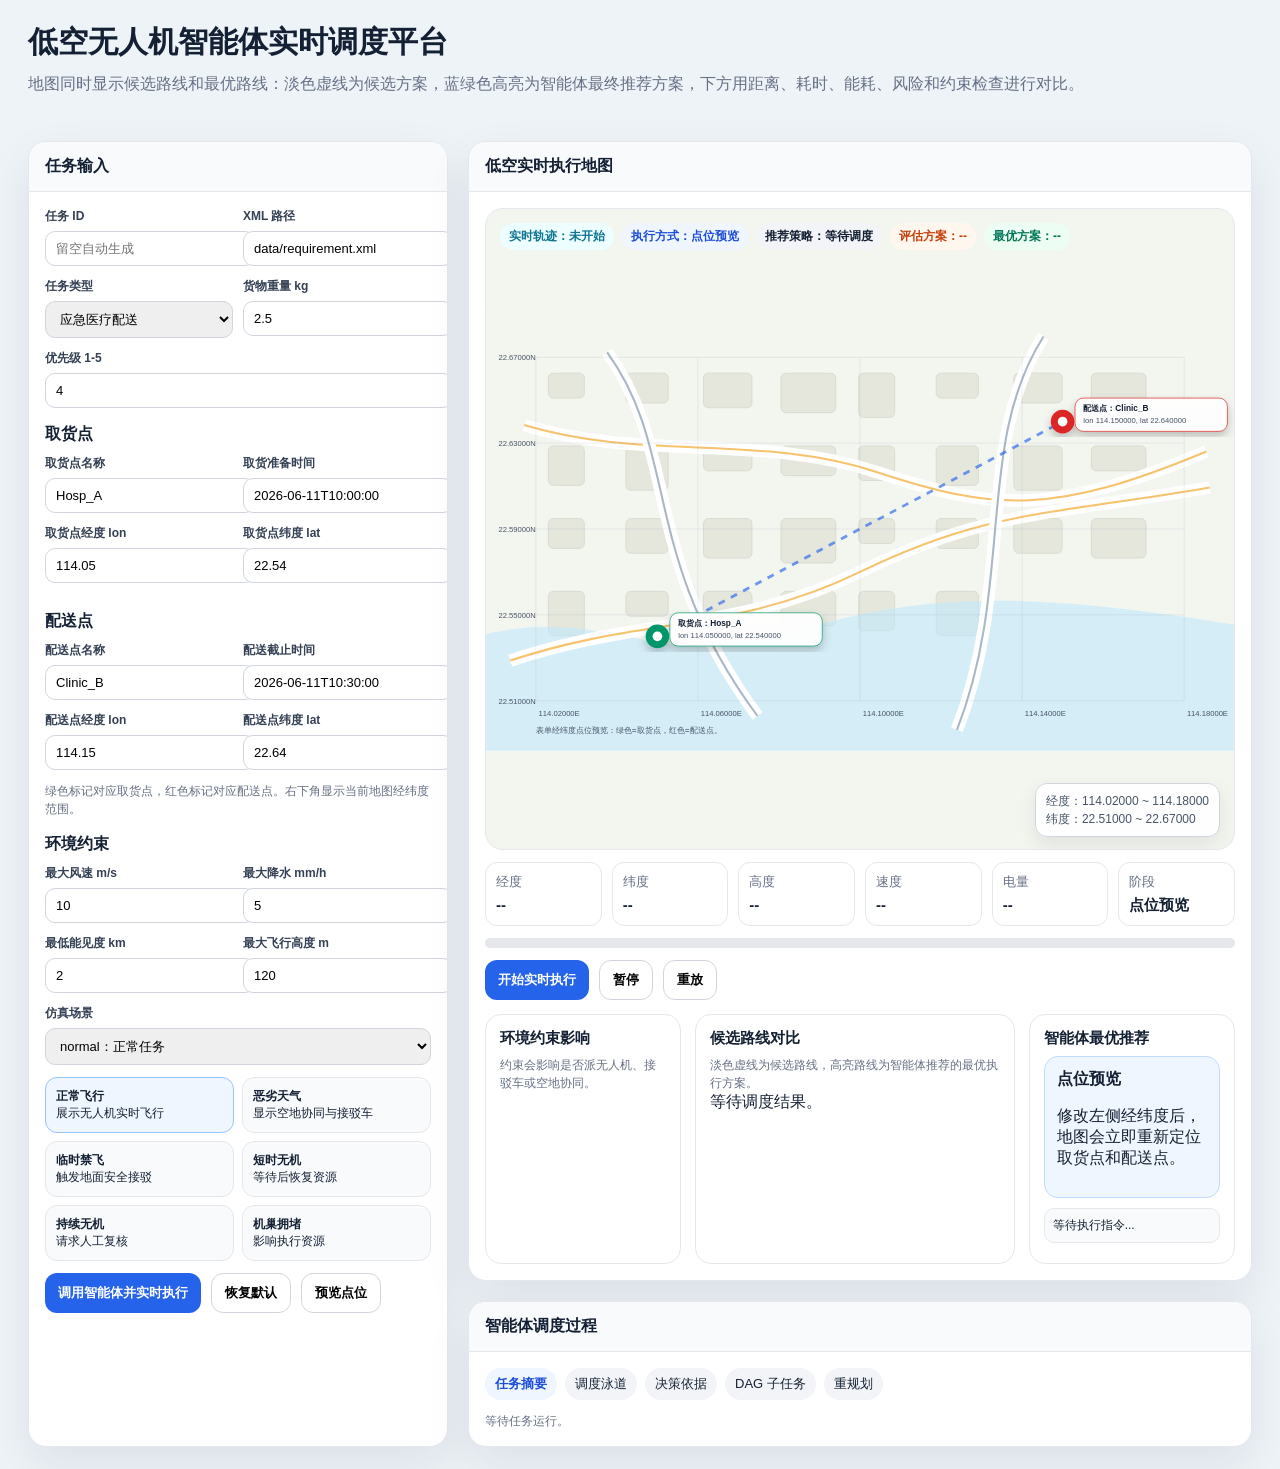
==== commit ecac5997: "Show candidate route comparison and highlight optimal scheduling choice" ====
--- a/agent_code-master/frontend/index.html
+++ b/agent_code-master/frontend/index.html
@@ -5,11 +5,11 @@
 <meta name="viewport" content="width=device-width,initial-scale=1">
 <title>低空无人机智能体实时调度平台</title>
 <style>
-body{margin:0;background:#eef3f8;color:#142033;font-family:-apple-system,BlinkMacSystemFont,"Segoe UI","Microsoft YaHei",Arial,sans-serif}header,main{max-width:1680px;margin:auto;padding:22px 28px}h1{margin:0 0 8px;font-size:30px}.sub{color:#667085;line-height:1.6}.layout{display:grid;grid-template-columns:420px 1fr;gap:20px}.card{background:#fff;border:1px solid #e5e7eb;border-radius:18px;box-shadow:0 18px 46px rgba(15,23,42,.08);overflow:hidden}.hd{padding:14px 16px;border-bottom:1px solid #e5e7eb;background:#f8fafc;font-weight:900}.bd{padding:16px}label{display:block;font-size:12px;font-weight:800;color:#344054;margin:0 0 6px}.row{display:grid;grid-template-columns:1fr 1fr;gap:10px}.f{margin-bottom:12px}input,select{width:100%;padding:9px 10px;border:1px solid #d0d5dd;border-radius:10px;font-size:13px}.sec{font-weight:900;margin:16px 0 10px}button{border:0;border-radius:12px;padding:10px 13px;font-weight:900;cursor:pointer}.primary{background:#2563eb;color:#fff}.ghost{background:#fff;border:1px solid #d0d5dd}.btns{display:flex;gap:10px;flex-wrap:wrap;margin-top:12px}.scenario{display:grid;grid-template-columns:1fr 1fr;gap:8px}.sitem{padding:10px;border:1px solid #e5e7eb;border-radius:12px;background:#f8fafc;cursor:pointer;font-size:12px}.sitem.on{background:#eff6ff;border-color:#93c5fd}.map{height:640px;border:1px solid #e5e7eb;border-radius:18px;overflow:hidden;position:relative;background:#f3f5ef}.badges{position:absolute;left:14px;top:14px;display:flex;gap:8px;z-index:3;flex-wrap:wrap}.tag{border-radius:999px;padding:5px 9px;font-size:12px;font-weight:900;background:#f2f4f7}.blue{background:#eff6ff;color:#1d4ed8}.cyan{background:#ecfeff;color:#0e7490}.orange{background:#fff7ed;color:#c2410c}.coord{position:absolute;right:14px;bottom:12px;z-index:3;background:rgba(255,255,255,.94);border:1px solid #d0d5dd;border-radius:12px;padding:8px 10px;font-size:12px;color:#475467;line-height:1.5;box-shadow:0 8px 20px rgba(15,23,42,.08)}svg{width:100%;height:100%}.metrics{display:grid;grid-template-columns:repeat(6,1fr);gap:10px;margin-top:12px}.m{background:#fff;border:1px solid #e5e7eb;border-radius:12px;padding:10px}.m small{display:block;color:#667085;margin-bottom:5px}.m b{font-size:15px}.bar{height:10px;background:#e5e7eb;border-radius:999px;overflow:hidden;margin-top:12px}.bar span{display:block;height:100%;width:0;background:linear-gradient(90deg,#2563eb,#06b6d4,#10b981)}.below{display:grid;grid-template-columns:1fr 1.15fr 1fr;gap:14px;margin-top:14px}.box{border:1px solid #e5e7eb;border-radius:16px;background:#fff;padding:14px;min-height:210px}.box h3{margin:0 0 8px;font-size:15px}.hint{color:#667085;font-size:12px;line-height:1.5}.cg{display:grid;grid-template-columns:1fr 1fr;gap:8px}.c{border:1px solid #e5e7eb;border-radius:12px;padding:9px;background:#f8fafc}.c.good{background:#ecfdf3;border-color:#bbf7d0}.c.bad{background:#fef2f2;border-color:#fecaca}.c.warn{background:#fff7ed;border-color:#fed7aa}.rec{border:1px solid #bfdbfe;background:#eff6ff;border-radius:14px;padding:12px}.rec h4{margin:0 0 8px}.ev{display:grid;gap:8px;max-height:220px;overflow:auto}.ev div{border:1px solid #e5e7eb;background:#f8fafc;border-radius:10px;padding:8px;font-size:12px}.ev div.on{border-color:#06b6d4;background:#ecfeff;color:#0e7490;font-weight:800}.tabs{display:flex;gap:8px;flex-wrap:wrap;margin-bottom:12px}.tab{padding:7px 10px;border-radius:999px;background:#f2f4f7;font-size:13px;cursor:pointer}.tab.on{background:#eff6ff;color:#1d4ed8;font-weight:900}.panel{display:none}.panel.on{display:block}table{width:100%;border-collapse:collapse;font-size:12px}td,th{border:1px solid #e5e7eb;padding:8px;text-align:left}th{background:#f8fafc}@media(max-width:1200px){.layout{grid-template-columns:1fr}.below,.metrics{grid-template-columns:1fr 1fr}}
+body{margin:0;background:#eef3f8;color:#142033;font-family:-apple-system,BlinkMacSystemFont,"Segoe UI","Microsoft YaHei",Arial,sans-serif}header,main{max-width:1680px;margin:auto;padding:22px 28px}h1{margin:0 0 8px;font-size:30px}.sub{color:#667085;line-height:1.6}.layout{display:grid;grid-template-columns:420px 1fr;gap:20px}.card{background:#fff;border:1px solid #e5e7eb;border-radius:18px;box-shadow:0 18px 46px rgba(15,23,42,.08);overflow:hidden}.hd{padding:14px 16px;border-bottom:1px solid #e5e7eb;background:#f8fafc;font-weight:900}.bd{padding:16px}label{display:block;font-size:12px;font-weight:800;color:#344054;margin:0 0 6px}.row{display:grid;grid-template-columns:1fr 1fr;gap:10px}.f{margin-bottom:12px}input,select{width:100%;padding:9px 10px;border:1px solid #d0d5dd;border-radius:10px;font-size:13px}.sec{font-weight:900;margin:16px 0 10px}button{border:0;border-radius:12px;padding:10px 13px;font-weight:900;cursor:pointer}.primary{background:#2563eb;color:#fff}.ghost{background:#fff;border:1px solid #d0d5dd}.btns{display:flex;gap:10px;flex-wrap:wrap;margin-top:12px}.scenario{display:grid;grid-template-columns:1fr 1fr;gap:8px}.sitem{padding:10px;border:1px solid #e5e7eb;border-radius:12px;background:#f8fafc;cursor:pointer;font-size:12px}.sitem.on{background:#eff6ff;border-color:#93c5fd}.map{height:640px;border:1px solid #e5e7eb;border-radius:18px;overflow:hidden;position:relative;background:#f3f5ef}.badges{position:absolute;left:14px;top:14px;display:flex;gap:8px;z-index:3;flex-wrap:wrap}.tag{display:inline-block;border-radius:999px;padding:5px 9px;font-size:12px;font-weight:900;background:#f2f4f7}.blue{background:#eff6ff;color:#1d4ed8}.cyan{background:#ecfeff;color:#0e7490}.orange{background:#fff7ed;color:#c2410c}.green{background:#ecfdf3;color:#047857}.red{background:#fef2f2;color:#b91c1c}.coord{position:absolute;right:14px;bottom:12px;z-index:3;background:rgba(255,255,255,.94);border:1px solid #d0d5dd;border-radius:12px;padding:8px 10px;font-size:12px;color:#475467;line-height:1.5;box-shadow:0 8px 20px rgba(15,23,42,.08)}svg{width:100%;height:100%}.metrics{display:grid;grid-template-columns:repeat(6,1fr);gap:10px;margin-top:12px}.m{background:#fff;border:1px solid #e5e7eb;border-radius:12px;padding:10px}.m small{display:block;color:#667085;margin-bottom:5px}.m b{font-size:15px}.bar{height:10px;background:#e5e7eb;border-radius:999px;overflow:hidden;margin-top:12px}.bar span{display:block;height:100%;width:0;background:linear-gradient(90deg,#2563eb,#06b6d4,#10b981)}.below{display:grid;grid-template-columns:.95fr 1.55fr 1fr;gap:14px;margin-top:14px}.box{border:1px solid #e5e7eb;border-radius:16px;background:#fff;padding:14px;min-height:220px}.box h3{margin:0 0 8px;font-size:15px}.hint{color:#667085;font-size:12px;line-height:1.5}.cg{display:grid;grid-template-columns:1fr 1fr;gap:8px}.c{border:1px solid #e5e7eb;border-radius:12px;padding:9px;background:#f8fafc}.c.good{background:#ecfdf3;border-color:#bbf7d0}.c.bad{background:#fef2f2;border-color:#fecaca}.c.warn{background:#fff7ed;border-color:#fed7aa}.rec{border:1px solid #bfdbfe;background:#eff6ff;border-radius:14px;padding:12px}.rec h4{margin:0 0 8px}.compare{overflow:auto;max-height:260px}.compare table{min-width:820px}.best-row{background:#ecfdf3}.ev{display:grid;gap:8px;max-height:220px;overflow:auto}.ev div{border:1px solid #e5e7eb;background:#f8fafc;border-radius:10px;padding:8px;font-size:12px}.ev div.on{border-color:#06b6d4;background:#ecfeff;color:#0e7490;font-weight:800}.tabs{display:flex;gap:8px;flex-wrap:wrap;margin-bottom:12px}.tab{padding:7px 10px;border-radius:999px;background:#f2f4f7;font-size:13px;cursor:pointer}.tab.on{background:#eff6ff;color:#1d4ed8;font-weight:900}.panel{display:none}.panel.on{display:block}table{width:100%;border-collapse:collapse;font-size:12px}td,th{border:1px solid #e5e7eb;padding:8px;text-align:left;vertical-align:top}th{background:#f8fafc}@media(max-width:1200px){.layout{grid-template-columns:1fr}.below,.metrics{grid-template-columns:1fr 1fr}}
 </style>
 </head>
 <body>
-<header><h1>低空无人机智能体实时调度平台</h1><div class="sub">地图按表单经纬度实时定位。左上角只显示状态标签，地图内部不再显示重复标题，避免与状态标签重叠。</div></header>
+<header><h1>低空无人机智能体实时调度平台</h1><div class="sub">地图同时显示候选路线和最优路线：淡色虚线为候选方案，蓝绿色高亮为智能体最终推荐方案，下方用距离、耗时、能耗、风险和约束检查进行对比。</div></header>
 <main class="layout">
 <section class="card"><div class="hd">任务输入</div><div class="bd">
 <div class="row"><div class="f"><label>任务 ID</label><input id="taskId" placeholder="留空自动生成"></div><div class="f"><label>XML 路径</label><input id="xmlPath" value="data/requirement.xml"></div></div>
@@ -29,14 +29,14 @@
 <div class="scenario" id="scenarioGrid"></div><div class="btns"><button class="primary" id="runBtn" onclick="submitTask()">调用智能体并实时执行</button><button class="ghost" onclick="resetDefaults()">恢复默认</button><button class="ghost" onclick="previewFromForm()">预览点位</button></div><div id="err" class="hint"></div>
 </div></section>
 <section>
-<section class="card"><div class="hd">低空实时执行地图</div><div class="bd"><div class="map"><div class="badges"><span class="tag cyan" id="liveBadge">实时轨迹：未开始</span><span class="tag blue" id="modeBadge">执行方式：--</span><span class="tag" id="algoBadge">推荐策略：--</span><span class="tag orange" id="countBadge">评估方案：--</span></div><div class="coord" id="coordBox">经纬度范围：--</div><svg id="mapSvg" viewBox="0 0 1080 640"></svg></div>
+<section class="card"><div class="hd">低空实时执行地图</div><div class="bd"><div class="map"><div class="badges"><span class="tag cyan" id="liveBadge">实时轨迹：未开始</span><span class="tag blue" id="modeBadge">执行方式：--</span><span class="tag" id="algoBadge">推荐策略：--</span><span class="tag orange" id="countBadge">评估方案：--</span><span class="tag green" id="bestBadge">最优方案：--</span></div><div class="coord" id="coordBox">经纬度范围：--</div><svg id="mapSvg" viewBox="0 0 1080 640"></svg></div>
 <div class="metrics"><div class="m"><small>经度</small><b id="lon">--</b></div><div class="m"><small>纬度</small><b id="lat">--</b></div><div class="m"><small>高度</small><b id="alt">--</b></div><div class="m"><small>速度</small><b id="spd">--</b></div><div class="m"><small>电量</small><b id="bat">--</b></div><div class="m"><small>阶段</small><b id="phase">--</b></div></div><div class="bar"><span id="bar"></span></div><div class="btns"><button class="primary" onclick="playTelemetry()">开始实时执行</button><button class="ghost" onclick="pauseTelemetry()">暂停</button><button class="ghost" onclick="restartTelemetry()">重放</button></div>
-<div class="below"><div class="box"><h3>环境约束影响</h3><div class="hint">约束会影响是否派无人机、接驳车或空地协同。</div><div class="cg" id="constraintPanel"></div></div><div class="box"><h3>推荐执行方案</h3><div id="recommendPanel" class="rec">等待调度结果。</div></div><div class="box"><h3>实时事件流</h3><div id="events" class="ev"><div>等待执行指令...</div></div></div></div>
+<div class="below"><div class="box"><h3>环境约束影响</h3><div class="hint">约束会影响是否派无人机、接驳车或空地协同。</div><div class="cg" id="constraintPanel"></div></div><div class="box"><h3>候选路线对比</h3><div class="hint">淡色虚线为候选路线，高亮路线为智能体推荐的最优执行方案。</div><div id="candidatePanel" class="compare">等待调度结果。</div></div><div class="box"><h3>智能体最优推荐</h3><div id="recommendPanel" class="rec">等待调度结果。</div><div style="height:10px"></div><div id="events" class="ev"><div>等待执行指令...</div></div></div></div>
 </div></section>
 <section class="card" style="margin-top:20px"><div class="hd">智能体调度过程</div><div class="bd"><div class="tabs"><span class="tab on" onclick="tab('summary')">任务摘要</span><span class="tab" onclick="tab('lanes')">调度泳道</span><span class="tab" onclick="tab('decision')">决策依据</span><span class="tab" onclick="tab('tasks')">DAG 子任务</span><span class="tab" onclick="tab('replan')">重规划</span></div><div id="summary" class="panel on"><div class="hint">等待任务运行。</div></div><div id="lanes" class="panel"></div><div id="decision" class="panel"></div><div id="tasks" class="panel"></div><div id="replan" class="panel"></div></div></section>
 </section></main>
 <script>
-const W=1080,H=640,pad=72;let lastPayload=null,lastData=null,telemetry=[],eventsData=[],timer=null,idx=0,project=null,heading=0,mode='无人机';
+const W=1080,H=640,pad=72;let lastPayload=null,lastData=null,telemetry=[],eventsData=[],timer=null,idx=0,project=null,heading=0,mode='无人机',bestKey='';
 const scenarios=[['normal','正常飞行','展示无人机实时飞行'],['bad_weather','恶劣天气','显示空地协同与接驳车'],['airspace_restricted','临时禁飞','触发地面安全接驳'],['no_available_uav_once','短时无机','等待后恢复资源'],['no_available_uav','持续无机','请求人工复核'],['dock_congested','机巢拥堵','影响执行资源']];
 function by(id){return document.getElementById(id)}
 function renderScenarios(){by('scenarioGrid').innerHTML=scenarios.map(s=>`<div class="sitem" data-id="${s[0]}" onclick="setScenario('${s[0]}')"><b>${s[1]}</b><br><span>${s[2]}</span></div>`).join('');setScenario(by('scenarioSelect').value)}
@@ -46,25 +46,31 @@
 function n(id){return Number(by(id).value)}
 function currentPoints(){return[{id:by('pickupId').value||'取货点',lon:n('pickupLon'),lat:n('pickupLat'),role:'pickup',name:by('pickupId').value||'取货点'},{id:by('dropoffId').value||'配送点',lon:n('dropoffLon'),lat:n('dropoffLat'),role:'dropoff',name:by('dropoffId').value||'配送点'}]}
 function payload(){return{task_id:by('taskId').value.trim(),requirement_xml_path:by('xmlPath').value.trim()||'data/requirement.xml',mission_type:by('missionType').value,delivery_points:[{id:by('pickupId').value,lon:n('pickupLon'),lat:n('pickupLat'),role:'pickup',ready_time:by('pickupReady').value},{id:by('dropoffId').value,lon:n('dropoffLon'),lat:n('dropoffLat'),role:'dropoff',deadline:by('dropoffDeadline').value}],cargo_weight_kg:n('cargoWeight'),priority:n('priority'),environmental_constraints:{max_wind_speed_mps:n('maxWind'),max_precipitation_mm_h:n('maxRain'),minimum_visibility_km:n('minVisibility'),maximum_altitude_m:n('maxAltitude')},output_requirements:{format:'json',need_risk_assessment:true,need_orchestration_trace:true},simulation_scenario:by('scenarioSelect').value}}
+async function checkHealth(){try{const r=await fetch('/health');const d=await r.json();document.querySelector('.status-pill').textContent=`服务状态：${d.status}`;document.querySelector('.status-pill').style.color='#059669'}catch(e){document.querySelector('.status-pill').textContent='服务状态：连接失败'}}
 async function submitTask(){by('err').textContent='';by('runBtn').disabled=true;try{lastPayload=payload();const r=await fetch('/api/v1/task/submit',{method:'POST',headers:{'Content-Type':'application/json'},body:JSON.stringify(lastPayload)});const d=await r.json();if(!r.ok)throw new Error(JSON.stringify(d));lastData=d;render(d)}catch(e){by('err').textContent=e.message}finally{by('runBtn').disabled=false}}
 function rawMode(sol){const t=String(sol.operational_mode||sol.assigned_vehicle_type||'');if(t.includes('ground_vehicle'))return'地面接驳车';if(t.includes('air_ground'))return'空地协同';if(t.includes('uav'))return'无人机';return'低空配送'}
 function showMode(sol){const alg=String(sol.algorithm||sol.algorithm_used||sol.algorithm_trace_name||'');const raw=rawMode(sol);if(raw==='地面接驳车'&&alg.includes('AirGround')&&lastPayload?.simulation_scenario==='bad_weather')return'空地协同';return raw}
-function algName(sol){const t=String(sol.algorithm||sol.algorithm_used||'');if(t.includes('AirGround'))return'天气自适应调度';if(t.includes('TWA'))return'医疗时间窗调度';if(t.includes('Coord'))return'多机任务分配';if(t.includes('DRL'))return'合规避障规划';return t||'综合调度'}
-function render(d){const sol=d.recommended_solution||{};mode=showMode(sol);telemetry=sol.telemetry_stream||[];eventsData=buildEvents(sol);idx=0;by('modeBadge').textContent=`执行方式：${mode}`;by('algoBadge').textContent=`推荐策略：${algName(sol)}`;by('countBadge').textContent=`评估方案：${(d.candidate_solutions||[]).length}`;renderRecommend(d);renderConstraints(d,sol);renderMap(d,sol);renderPanels(d);setFrame(0);playTelemetry()}
+function algName(sol){const t=String(sol.algorithm||sol.algorithm_used||sol.algorithm_trace_name||'');if(t.includes('AirGround'))return'天气自适应调度';if(t.includes('TWA'))return'医疗时间窗调度';if(t.includes('Coord'))return'多机任务分配';if(t.includes('DRL'))return'合规避障规划';return t||'综合调度'}
+function keyOf(sol){return String(sol.subtask_id||sol.algorithm_used||sol.algorithm||sol.algorithm_trace_name||'')+'|'+rawMode(sol)}
+function getCandidates(d){const arr=[...(d.candidate_solutions||[])];if(d.recommended_solution)arr.unshift(d.recommended_solution);const seen=new Set();return arr.filter(x=>{const k=keyOf(x);if(seen.has(k))return false;seen.add(k);return (x.route_polyline_geo||[]).length})}
+function isBest(sol){return keyOf(sol)===bestKey||sol.subtask_id&&sol.subtask_id===lastData?.risk_assessment?.recommended_subtask_id}
+function render(d){const sol=d.recommended_solution||{};mode=showMode(sol);bestKey=keyOf(sol);telemetry=sol.telemetry_stream||[];eventsData=buildEvents(sol);idx=0;by('modeBadge').textContent=`执行方式：${mode}`;by('algoBadge').textContent=`推荐策略：${algName(sol)}`;by('countBadge').textContent=`评估方案：${getCandidates(d).length}`;by('bestBadge').textContent=`最优方案：${algName(sol)}`;renderRecommend(d);renderConstraints(d,sol);renderCandidatePanel(d);renderMap(d,sol);renderPanels(d);setFrame(0);playTelemetry()}
 function buildEvents(sol){if(mode==='空地协同')return[{progress:.08,event:'气象风险确认，启动空地协同'},{progress:.18,event:'无人机在安全交接点待命'},{progress:.32,event:'地面接驳车接收任务'},{progress:.62,event:'接驳车绕开天气影响区'},{progress:.92,event:'接驳车抵达配送点'}];return sol.tactical_events||[]}
-function renderRecommend(d){const sol=d.recommended_solution||{};let text=mode==='空地协同'?'无人机在安全交接点待命，地面接驳车沿道路执行主运输段。':mode==='地面接驳车'?'无人机不执行飞行，接驳车沿地面道路完成转运。':'无人机执行低空飞行，并生成实时飞行轨迹。';by('recommendPanel').innerHTML=`<h4>${mode} · ${algName(sol)}</h4><p>后台评估 ${(d.candidate_solutions||[]).length} 类方案，最终推荐 ${mode}。</p><p>距离：${sol.flight_distance_km??'--'} km　预计耗时：${sol.estimated_duration_mins??'--'} min　能耗：${sol.estimated_energy_kj??'--'} kJ</p><p>${text}</p>`}
+function renderRecommend(d){const sol=d.recommended_solution||{};const bestReason=smartReason(d,sol);by('recommendPanel').innerHTML=`<h4>${mode} · ${algName(sol)}</h4><p>智能体不是直接画一条路线，而是先生成多条候选路线，再按安全、时效、能耗、约束风险综合排序。</p><p><b>最优原因：</b>${bestReason}</p><p>距离：${sol.flight_distance_km??'--'} km　耗时：${sol.estimated_duration_mins??'--'} min　能耗：${sol.estimated_energy_kj??'--'} kJ</p>`}
+function smartReason(d,sol){const risk=d.risk_assessment||{};if((risk.decision_basis||[]).length)return risk.decision_basis.join('；').replaceAll('ground_vehicle','地面接驳车');if(mode==='空地协同')return'恶劣天气下保留无人机安全待命，同时使用接驳车绕开高风险气象区。';if(mode==='地面接驳车')return'低空飞行风险较高，地面接驳方案可执行性更强。';return'在满足环境约束的前提下，综合距离、耗时、能耗和路径冲突检查结果最优。'}
+function renderCandidatePanel(d){const cand=getCandidates(d);if(!cand.length){by('candidatePanel').innerHTML='暂无候选路线。';return}by('candidatePanel').innerHTML=`<table><tr><th>结论</th><th>执行方式</th><th>调度策略</th><th>距离</th><th>耗时</th><th>能耗</th><th>得分</th><th>约束检查</th></tr>${cand.map(x=>{const best=isBest(x);return `<tr class="${best?'best-row':''}"><td>${best?'<span class="tag green">智能体最优</span>':'<span class="tag">候选对比</span>'}</td><td>${showMode(x)}</td><td>${algName(x)}</td><td>${x.flight_distance_km??'--'} km</td><td>${x.estimated_duration_mins??'--'} min</td><td>${x.estimated_energy_kj??'--'} kJ</td><td>${x.solution_score??x.score??'--'}</td><td>${(x.route_conflict_checks||[]).length} 项</td></tr>`}).join('')}</table>`}
 function renderConstraints(d,sol){const w=d.risk_assessment?.weather_snapshot||{},c=lastPayload.environmental_constraints||{},mx=Math.max(...(sol.route_polyline_geo||[]).map(p=>p.altitude_m||0),0);const it=[['风速约束',`${w.wind_speed_mps??'--'} / ${c.max_wind_speed_mps} m/s`,w.wind_speed_mps>c.max_wind_speed_mps?'bad':'good'],['降水约束',`${w.precipitation_mm_h??'--'} / ${c.max_precipitation_mm_h} mm/h`,w.precipitation_mm_h>c.max_precipitation_mm_h?'bad':'good'],['能见度约束',`${w.visibility_km??'--'} / ${c.minimum_visibility_km} km`,w.visibility_km<c.minimum_visibility_km?'bad':'good'],['高度上限',`${mx} / ${c.maximum_altitude_m} m`,mx>c.maximum_altitude_m?'bad':(mx>c.maximum_altitude_m*.85?'warn':'good')]];by('constraintPanel').innerHTML=it.map(x=>`<div class="c ${x[2]}"><small>${x[0]}</small><br><b>${x[1]}</b></div>`).join('')}
 function bounds(route,obs=[]){const lons=route.map(p=>+p.lon),lats=route.map(p=>+p.lat);obs.forEach(o=>{if(o.center_lon){lons.push(+o.center_lon);lats.push(+o.center_lat)}(o.polyline_geo||[]).forEach(p=>{lons.push(+p.lon);lats.push(+p.lat)})});const lp=Math.max((Math.max(...lons)-Math.min(...lons))*.30,.015),ap=Math.max((Math.max(...lats)-Math.min(...lats))*.30,.015);return{minLon:Math.min(...lons)-lp,maxLon:Math.max(...lons)+lp,minLat:Math.min(...lats)-ap,maxLat:Math.max(...lats)+ap}}
 function setProjection(b){project=(lon,lat)=>({x:pad+(+lon-b.minLon)/((b.maxLon-b.minLon)||1)*(W-pad*2),y:H-pad-(+lat-b.minLat)/((b.maxLat-b.minLat)||1)*(H-pad*2)});by('coordBox').innerHTML=`经度：${b.minLon.toFixed(5)} ~ ${b.maxLon.toFixed(5)}<br>纬度：${b.minLat.toFixed(5)} ~ ${b.maxLat.toFixed(5)}`}
-function previewFromForm(){pauseTelemetry();telemetry=[];mode='点位预览';by('modeBadge').textContent='执行方式：点位预览';by('algoBadge').textContent='推荐策略：等待调度';by('countBadge').textContent='评估方案：--';by('liveBadge').textContent='实时轨迹：未开始';const pts=currentPoints();const b=bounds(pts);setProjection(b);by('mapSvg').innerHTML=`<defs><filter id="sh"><feDropShadow dx="0" dy="7" stdDeviation="7" flood-opacity=".23"/></filter></defs>${baseMap()}${coordGrid(b)}${formLine(pts)}${pin(pts[0],'取货点','#059669')}${pin(pts[1],'配送点','#dc2626')}<text x="72" y="615" fill="#475467" font-size="12">表单经纬度点位预览：绿色=取货点，红色=配送点。</text>`;by('lon').textContent='--';by('lat').textContent='--';by('alt').textContent='--';by('spd').textContent='--';by('bat').textContent='--';by('phase').textContent='点位预览';by('bar').style.width='0';by('recommendPanel').innerHTML='<h4>点位预览</h4><p>修改左侧经纬度后，地图会立即重新定位取货点和配送点。</p>';by('constraintPanel').innerHTML='';by('events').innerHTML='<div>等待执行指令...</div>'}
-function renderMap(d,sol){pauseTelemetry();const route=sol.route_polyline_geo||[];const obs=(d.candidate_solutions||[]).flatMap(c=>c.obstacle_zones||[]);if(!route.length){previewFromForm();return}const b=bounds(route,obs);setProjection(b);by('mapSvg').innerHTML=`<defs><filter id="sh"><feDropShadow dx="0" dy="7" stdDeviation="7" flood-opacity=".25"/></filter><linearGradient id="live"><stop offset="0" stop-color="#2563eb"/><stop offset=".5" stop-color="#06b6d4"/><stop offset="1" stop-color="#10b981"/></linearGradient><pattern id="rain" width="18" height="18" patternUnits="userSpaceOnUse"><path d="M5 2 L1 12 M14 4 L10 16" stroke="#2563eb" stroke-width="2" opacity=".34"/></pattern><pattern id="wind" width="34" height="18" patternUnits="userSpaceOnUse"><path d="M2 9 H22 M16 4 L24 9 L16 14" stroke="#d97706" stroke-width="2" fill="none" opacity=".36"/></pattern></defs>${baseMap()}${coordGrid(b)}${constraintOverlay(d,sol)}${obstacles(obs)}${planned(route)}${nodes(route)}${coordLine(route)}<path id="glow" d="" fill="none" stroke="#22d3ee" stroke-width="18" stroke-linecap="round" opacity=".16"/><path id="track" d="" fill="none" stroke="url(#live)" stroke-width="7" stroke-linecap="round" stroke-linejoin="round" filter="url(#sh)"/><g id="drone" filter="url(#sh)">${droneSvg()}</g><g id="car" filter="url(#sh)">${carSvg()}</g><circle id="pulse" cx="0" cy="0" r="20" fill="rgba(6,182,212,.15)" stroke="#06b6d4" stroke-width="2"/>`}
+function previewFromForm(){pauseTelemetry();telemetry=[];mode='点位预览';by('modeBadge').textContent='执行方式：点位预览';by('algoBadge').textContent='推荐策略：等待调度';by('countBadge').textContent='评估方案：--';by('bestBadge').textContent='最优方案：--';by('liveBadge').textContent='实时轨迹：未开始';const pts=currentPoints();const b=bounds(pts);setProjection(b);by('mapSvg').innerHTML=`<defs><filter id="sh"><feDropShadow dx="0" dy="7" stdDeviation="7" flood-opacity=".23"/></filter></defs>${baseMap()}${coordGrid(b)}${formLine(pts)}${pin(pts[0],'取货点','#059669')}${pin(pts[1],'配送点','#dc2626')}<text x="72" y="615" fill="#475467" font-size="12">表单经纬度点位预览：绿色=取货点，红色=配送点。</text>`;['lon','lat','alt','spd','bat'].forEach(id=>by(id).textContent='--');by('phase').textContent='点位预览';by('bar').style.width='0';by('recommendPanel').innerHTML='<h4>点位预览</h4><p>修改左侧经纬度后，地图会立即重新定位取货点和配送点。</p>';by('candidatePanel').innerHTML='等待调度结果。';by('constraintPanel').innerHTML='';by('events').innerHTML='<div>等待执行指令...</div>'}
+function renderMap(d,sol){pauseTelemetry();const route=sol.route_polyline_geo||[];const cand=getCandidates(d);const allRoutes=cand.flatMap(c=>c.route_polyline_geo||[]);const obs=(d.candidate_solutions||[]).flatMap(c=>c.obstacle_zones||[]);if(!route.length){previewFromForm();return}const b=bounds(allRoutes.length?allRoutes:route,obs);setProjection(b);by('mapSvg').innerHTML=`<defs><filter id="sh"><feDropShadow dx="0" dy="7" stdDeviation="7" flood-opacity=".25"/></filter><linearGradient id="live"><stop offset="0" stop-color="#2563eb"/><stop offset=".5" stop-color="#06b6d4"/><stop offset="1" stop-color="#10b981"/></linearGradient><pattern id="rain" width="18" height="18" patternUnits="userSpaceOnUse"><path d="M5 2 L1 12 M14 4 L10 16" stroke="#2563eb" stroke-width="2" opacity=".34"/></pattern><pattern id="wind" width="34" height="18" patternUnits="userSpaceOnUse"><path d="M2 9 H22 M16 4 L24 9 L16 14" stroke="#d97706" stroke-width="2" fill="none" opacity=".36"/></pattern></defs>${baseMap()}${coordGrid(b)}${constraintOverlay(d,sol)}${obstacles(obs)}${candidateRoutes(cand)}${nodes(route)}${coordLine(route)}<path id="glow" d="" fill="none" stroke="#22d3ee" stroke-width="18" stroke-linecap="round" opacity=".16"/><path id="track" d="" fill="none" stroke="url(#live)" stroke-width="7" stroke-linecap="round" stroke-linejoin="round" filter="url(#sh)"/><g id="drone" filter="url(#sh)">${droneSvg()}</g><g id="car" filter="url(#sh)">${carSvg()}</g><circle id="pulse" cx="0" cy="0" r="20" fill="rgba(6,182,212,.15)" stroke="#06b6d4" stroke-width="2"/>`}
 function baseMap(){let blocks='';for(let i=0;i<30;i++){blocks+=`<rect x="${90+(i%8)*112}" y="${95+Math.floor(i/8)*105}" width="${52+i%4*9}" height="${36+i%5*7}" rx="7" fill="#e5e7dc" stroke="#d1d5c9"/>`}const roads=['M35 510 C228 446,360 470,540 382 S810 300,1045 260','M55 170 C225 222,395 182,565 238 S820 300,1040 208','M175 65 C280 210,222 360,392 590','M805 42 C706 196,763 398,680 610'].map((p,i)=>`<path d="${p}" fill="none" stroke="#fff" stroke-width="18"/><path d="${p}" fill="none" stroke="${i<2?'#f6c26b':'#aab7c4'}" stroke-width="3"/>`).join('');return`<rect width="1080" height="640" fill="#f3f5ef"/>${blocks}<path d="M0 472 C170 430,250 526,424 474 S730 400,1080 458 L1080 640 L0 640Z" fill="#bde7ff" opacity=".55"/>${roads}`}
 function coordGrid(b){let s='';for(let i=0;i<=4;i++){let x=pad+(W-pad*2)*i/4,lo=(b.minLon+(b.maxLon-b.minLon)*i/4).toFixed(5);s+=`<line x1="${x}" y1="${pad}" x2="${x}" y2="${H-pad}" stroke="#94a3b8" opacity=".25"/><text x="${x+4}" y="${H-pad+22}" fill="#475467" font-size="11">${lo}E</text>`;let y=pad+(H-pad*2)*i/4,la=(b.maxLat-(b.maxLat-b.minLat)*i/4).toFixed(5);s+=`<line x1="${pad}" y1="${y}" x2="${W-pad}" y2="${y}" stroke="#94a3b8" opacity=".25"/><text x="18" y="${y+4}" fill="#475467" font-size="11">${la}N</text>`}return s}
 function formLine(pts){const a=project(pts[0].lon,pts[0].lat),b=project(pts[1].lon,pts[1].lat);return`<path d="M${a.x} ${a.y} L${b.x} ${b.y}" fill="none" stroke="#2563eb" stroke-width="4" stroke-dasharray="10 10" opacity=".65"/>`}
 function pin(p,label,color){const q=project(p.lon,p.lat);return`<g filter="url(#sh)"><circle cx="${q.x}" cy="${q.y}" r="17" fill="${color}"/><circle cx="${q.x}" cy="${q.y}" r="7" fill="#fff"/><rect x="${q.x+18}" y="${q.y-34}" width="220" height="48" rx="12" fill="rgba(255,255,255,.95)" stroke="${color}"/><text x="${q.x+30}" y="${q.y-15}" font-size="12" font-weight="900" fill="#142033">${label}：${esc(p.name||p.id)}</text><text x="${q.x+30}" y="${q.y+2}" font-size="11" fill="#475467">lon ${(+p.lon).toFixed(6)}, lat ${(+p.lat).toFixed(6)}</text></g>`}
 function constraintOverlay(d,sol){const w=d.risk_assessment?.weather_snapshot||{},c=lastPayload.environmental_constraints||{};let s='';if(w.wind_speed_mps>c.max_wind_speed_mps)s+=`<ellipse cx="285" cy="170" rx="205" ry="90" fill="url(#wind)" stroke="#d97706" stroke-width="3" stroke-dasharray="10 8" opacity=".55"/><text x="110" y="95" fill="#92400e" font-size="13" font-weight="900">风速超限，低空飞行降权</text>`;if(w.precipitation_mm_h>c.max_precipitation_mm_h||w.visibility_km<c.minimum_visibility_km)s+=`<ellipse cx="795" cy="245" rx="185" ry="116" fill="url(#rain)" stroke="#2563eb" stroke-width="3" stroke-dasharray="10 8" opacity=".62"/><text x="660" y="130" fill="#1d4ed8" font-size="13" font-weight="900">恶劣天气影响区，启动空地协同</text>`;return s}
 function obstacles(obs){const seen=new Set();return obs.filter(o=>!seen.has(o.id)&&seen.add(o.id)).map(o=>{if(o.polyline_geo){const ps=o.polyline_geo.map(p=>project(p.lon,p.lat));return`<path d="M${ps[0].x} ${ps[0].y} L${ps[1].x} ${ps[1].y}" stroke="#dc2626" stroke-width="8" stroke-dasharray="8 8" opacity=".55"/>`}const p=project(o.center_lon,o.center_lat),r=Math.max(30,Math.min(95,(o.radius_km||1)*22)),col=o.kind==='weather_cell'?'#2563eb':o.kind==='no_fly_zone'?'#dc2626':'#d97706';return`<circle cx="${p.x}" cy="${p.y}" r="${r}" fill="${col}22" stroke="${col}" stroke-width="3" stroke-dasharray="8 7"/><text x="${p.x-r}" y="${p.y-r-8}" fill="${col}" font-size="12" font-weight="900">${esc(o.name)}</text>`}).join('')}
-function planned(route){const d=path(route);const col=mode==='无人机'?'#334155':'#0f766e';return`<path d="${d}" fill="none" stroke="${col}" stroke-width="20" opacity=".16" stroke-linecap="round"/><path d="${d}" fill="none" stroke="${col}" stroke-width="4" stroke-dasharray="10 12" opacity=".72" stroke-linecap="round"/>`}
+function candidateRoutes(cand){const colors=['#94a3b8','#7c3aed','#d97706','#0f766e','#64748b'];return cand.map((c,i)=>{const r=c.route_polyline_geo||[];if(!r.length)return'';const best=isBest(c);const d=path(r);const mid=r[Math.floor(r.length/2)],p=project(mid.lon,mid.lat);const color=best?'#0f766e':colors[i%colors.length];return`<path d="${d}" fill="none" stroke="${color}" stroke-width="${best?24:13}" opacity="${best?.20:.11}" stroke-linecap="round"/><path d="${d}" fill="none" stroke="${color}" stroke-width="${best?5:3}" stroke-dasharray="${best?'0':'10 12'}" opacity="${best?.86:.52}" stroke-linecap="round" stroke-linejoin="round"/><rect x="${p.x+8}" y="${p.y-25}" width="${best?122:100}" height="22" rx="11" fill="rgba(255,255,255,.92)" stroke="${color}"/><text x="${p.x+18}" y="${p.y-10}" font-size="11" font-weight="900" fill="${color}">${best?'智能体最优':'候选'} · ${algName(c)}</text>`}).join('')}
 function nodes(route){return route.map((x,i)=>{const p=project(x.lon,x.lat),color=i===0?'#059669':i===route.length-1?'#dc2626':'#2563eb';return`<circle cx="${p.x}" cy="${p.y}" r="9" fill="#fff" stroke="${color}" stroke-width="3"/>`}).join('')}
 function path(route){return route.map((x,i)=>{const p=project(x.lon,x.lat);return`${i?'L':'M'}${p.x.toFixed(1)} ${p.y.toFixed(1)}`}).join(' ')}
 function coordLine(route){if(mode!=='空地协同')return'';const a=project(route[0].lon,route[0].lat),b=transferPoint();return`<path d="M${a.x} ${a.y} L${b.x} ${b.y}" stroke="#06b6d4" stroke-width="4" stroke-dasharray="8 8"/><text x="${b.x+12}" y="${b.y-12}" fill="#0e7490" font-size="12" font-weight="900">空地协同交接点</text>`}
@@ -76,7 +82,7 @@
 function phaseText(x){x=String(x||'');if(x.includes('ground'))return'地面接驳';if(x.includes('takeoff'))return'起飞';if(x.includes('landing'))return'降落';if(x.includes('avoidance'))return'避障';if(x.includes('cruise'))return'巡航';if(x.includes('arriving'))return'抵达';return x||'--'}
 function renderEvents(p){if(!eventsData.length){by('events').innerHTML='<div>等待执行指令...</div>';return}by('events').innerHTML=eventsData.map(e=>`<div class="${p>=e.progress?'on':''}">${p>=e.progress?'●':'○'} ${Math.round(e.progress*100)}%　${esc(e.event)}</div>`).join('')}
 function playTelemetry(){if(!telemetry.length)return;pauseTelemetry();timer=setInterval(()=>{setFrame(idx+1);if(idx>=telemetry.length-1)pauseTelemetry()},150)}function pauseTelemetry(){if(timer){clearInterval(timer);timer=null}}function restartTelemetry(){idx=0;setFrame(0);playTelemetry()}
-function renderPanels(d){const risk=d.risk_assessment||{};by('summary').innerHTML=`<table><tr><th>项目</th><th>内容</th></tr><tr><td>推荐执行方式</td><td>${mode}</td></tr><tr><td>取货点坐标</td><td>${by('pickupId').value}：lon ${(+by('pickupLon').value).toFixed(6)}，lat ${(+by('pickupLat').value).toFixed(6)}</td></tr><tr><td>配送点坐标</td><td>${by('dropoffId').value}：lon ${(+by('dropoffLon').value).toFixed(6)}，lat ${(+by('dropoffLat').value).toFixed(6)}</td></tr><tr><td>风险等级</td><td>${risk.risk_level||'--'}，score=${risk.risk_score??'--'}</td></tr></table>`;by('lanes').innerHTML='<div class="hint">输入理解 → 环境检查 → 方案评估 → 风险推荐 → 执行报告</div>';by('decision').innerHTML=`<div class="hint">${(risk.decision_basis||[]).join('<br>')||'综合比较风险、耗时、能耗、合规性和资源状态。'}</div>`;by('tasks').innerHTML=`<table><tr><th>子任务</th><th>阶段</th><th>工具</th><th>状态</th></tr>${(d.execution_status?.task_summary||[]).map(x=>`<tr><td>${esc(x.subtask_id)}</td><td>${esc(x.stage)}</td><td>${esc(x.tool_name)}</td><td>${esc(x.status)}</td></tr>`).join('')}</table>`;by('replan').innerHTML=(d.orchestration?.replan_events||[]).length?`<pre>${esc(JSON.stringify(d.orchestration.replan_events,null,2))}</pre>`:'<div class="hint">本次没有触发重规划。</div>'}
+function renderPanels(d){const risk=d.risk_assessment||{};by('summary').innerHTML=`<table><tr><th>项目</th><th>内容</th></tr><tr><td>推荐执行方式</td><td>${mode}</td></tr><tr><td>最优方案说明</td><td>系统对比候选路线后，选择地图中高亮显示的方案。</td></tr><tr><td>取货点坐标</td><td>${by('pickupId').value}：lon ${(+by('pickupLon').value).toFixed(6)}，lat ${(+by('pickupLat').value).toFixed(6)}</td></tr><tr><td>配送点坐标</td><td>${by('dropoffId').value}：lon ${(+by('dropoffLon').value).toFixed(6)}，lat ${(+by('dropoffLat').value).toFixed(6)}</td></tr><tr><td>风险等级</td><td>${risk.risk_level||'--'}，score=${risk.risk_score??'--'}</td></tr></table>`;by('lanes').innerHTML='<div class="hint">输入理解 → 环境检查 → 候选路线生成 → 方案指标评估 → 风险推荐 → 执行报告</div>';by('decision').innerHTML=`<div class="hint">${smartReason(d,d.recommended_solution||{})}</div>`;by('tasks').innerHTML=`<table><tr><th>子任务</th><th>阶段</th><th>工具</th><th>状态</th></tr>${(d.execution_status?.task_summary||[]).map(x=>`<tr><td>${esc(x.subtask_id)}</td><td>${esc(x.stage)}</td><td>${esc(x.tool_name)}</td><td>${esc(x.status)}</td></tr>`).join('')}</table>`;by('replan').innerHTML=(d.orchestration?.replan_events||[]).length?`<pre>${esc(JSON.stringify(d.orchestration.replan_events,null,2))}</pre>`:'<div class="hint">本次没有触发重规划。</div>'}
 function tab(id){document.querySelectorAll('.tab').forEach(x=>x.classList.remove('on'));document.querySelectorAll('.panel').forEach(x=>x.classList.remove('on'));event.target.classList.add('on');by(id).classList.add('on')}function esc(v){return String(v??'').replaceAll('&','&amp;').replaceAll('<','&lt;').replaceAll('>','&gt;').replaceAll('"','&quot;')}
 renderScenarios();bindPreview();previewFromForm();checkHealth(false);
 </script></body></html>
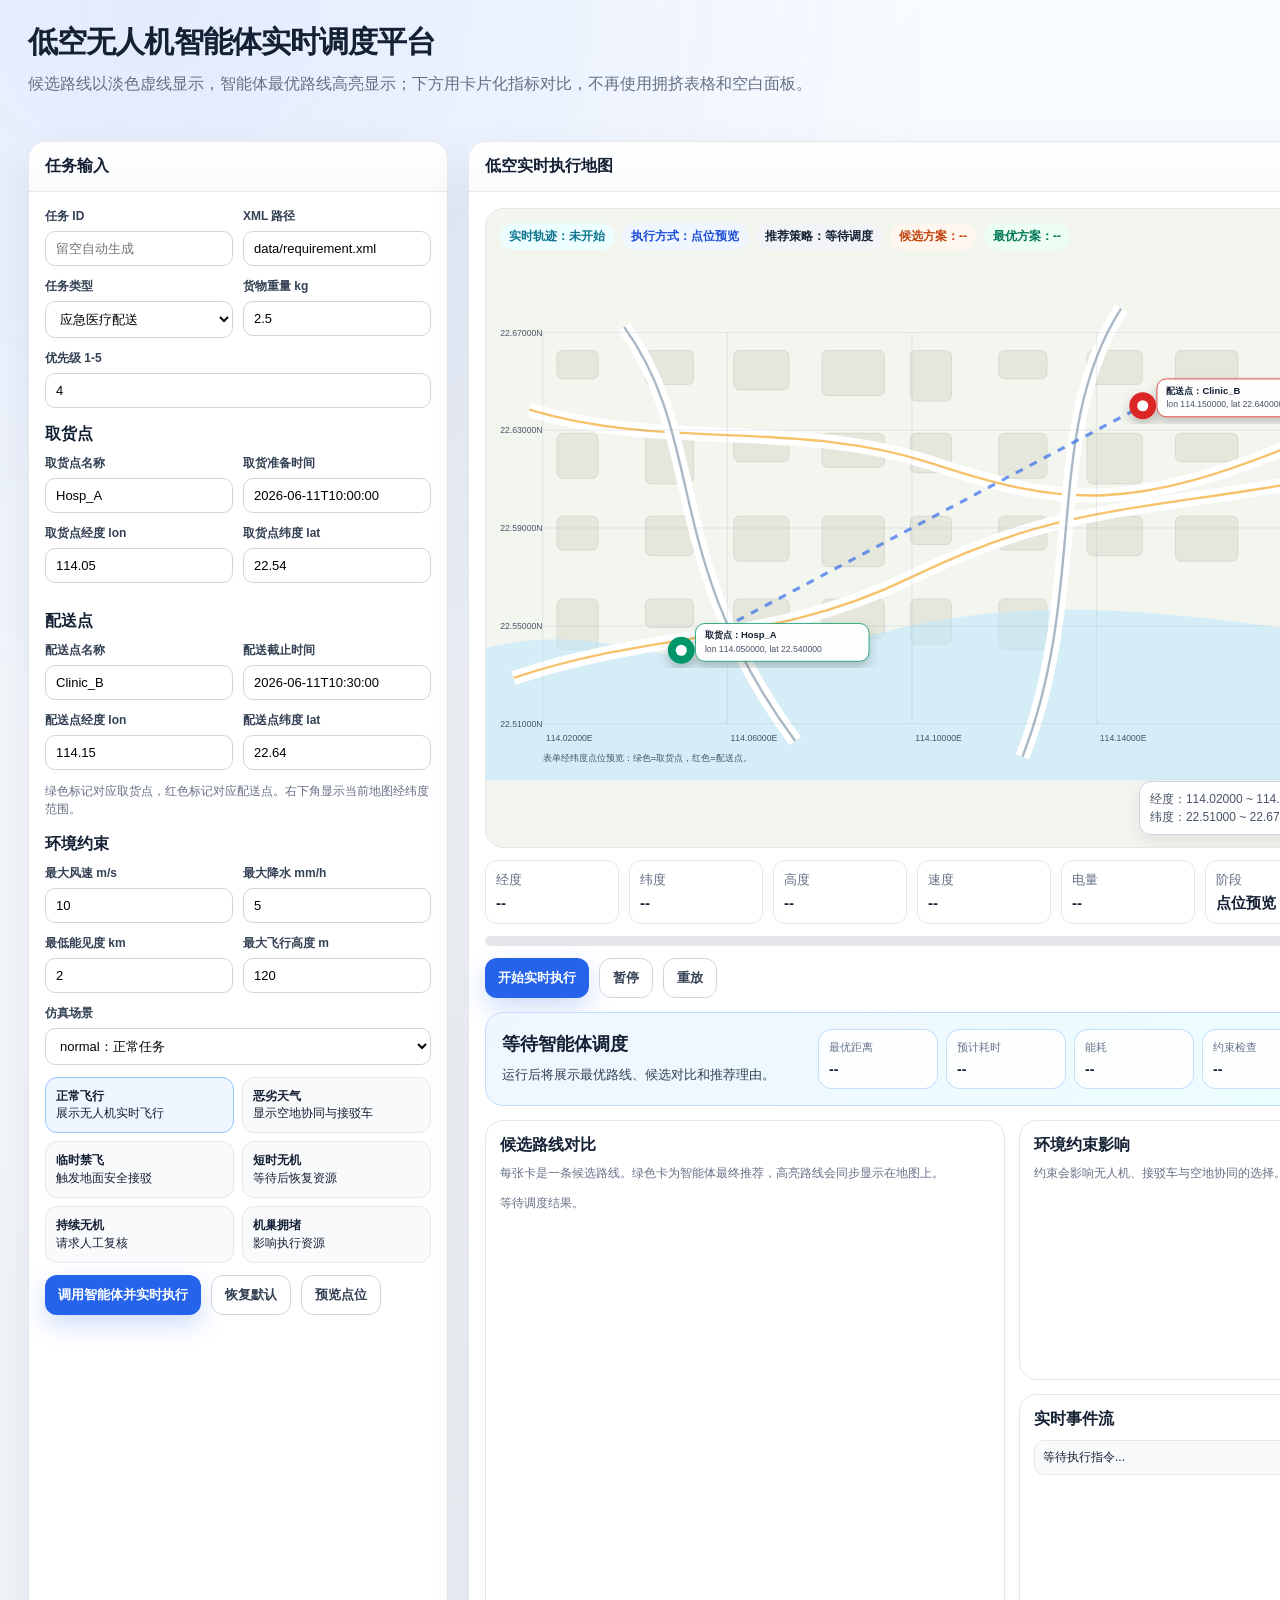
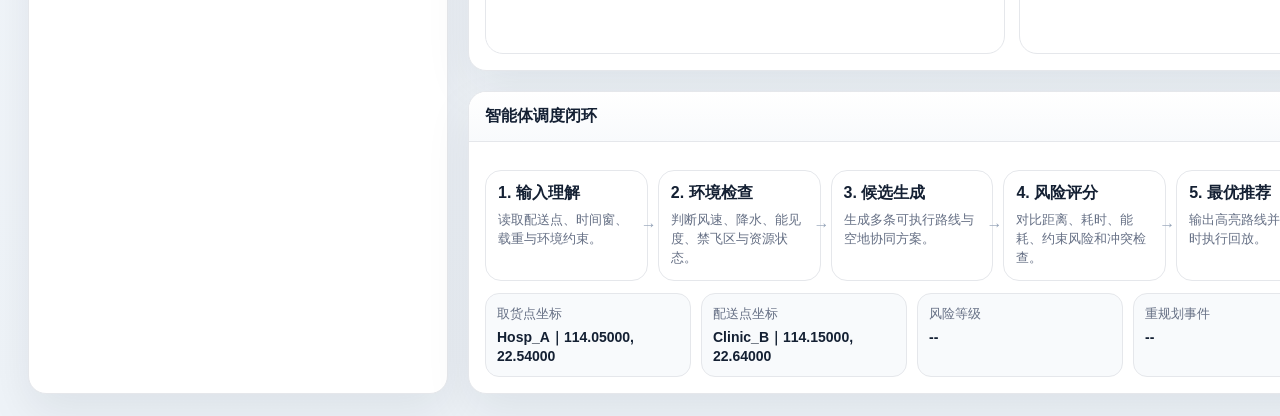
==== commit 571790ff: "Polish scheduling comparison layout and remove empty panels" ====
--- a/agent_code-master/frontend/index.html
+++ b/agent_code-master/frontend/index.html
@@ -5,11 +5,12 @@
 <meta name="viewport" content="width=device-width,initial-scale=1">
 <title>低空无人机智能体实时调度平台</title>
 <style>
-body{margin:0;background:#eef3f8;color:#142033;font-family:-apple-system,BlinkMacSystemFont,"Segoe UI","Microsoft YaHei",Arial,sans-serif}header,main{max-width:1680px;margin:auto;padding:22px 28px}h1{margin:0 0 8px;font-size:30px}.sub{color:#667085;line-height:1.6}.layout{display:grid;grid-template-columns:420px 1fr;gap:20px}.card{background:#fff;border:1px solid #e5e7eb;border-radius:18px;box-shadow:0 18px 46px rgba(15,23,42,.08);overflow:hidden}.hd{padding:14px 16px;border-bottom:1px solid #e5e7eb;background:#f8fafc;font-weight:900}.bd{padding:16px}label{display:block;font-size:12px;font-weight:800;color:#344054;margin:0 0 6px}.row{display:grid;grid-template-columns:1fr 1fr;gap:10px}.f{margin-bottom:12px}input,select{width:100%;padding:9px 10px;border:1px solid #d0d5dd;border-radius:10px;font-size:13px}.sec{font-weight:900;margin:16px 0 10px}button{border:0;border-radius:12px;padding:10px 13px;font-weight:900;cursor:pointer}.primary{background:#2563eb;color:#fff}.ghost{background:#fff;border:1px solid #d0d5dd}.btns{display:flex;gap:10px;flex-wrap:wrap;margin-top:12px}.scenario{display:grid;grid-template-columns:1fr 1fr;gap:8px}.sitem{padding:10px;border:1px solid #e5e7eb;border-radius:12px;background:#f8fafc;cursor:pointer;font-size:12px}.sitem.on{background:#eff6ff;border-color:#93c5fd}.map{height:640px;border:1px solid #e5e7eb;border-radius:18px;overflow:hidden;position:relative;background:#f3f5ef}.badges{position:absolute;left:14px;top:14px;display:flex;gap:8px;z-index:3;flex-wrap:wrap}.tag{display:inline-block;border-radius:999px;padding:5px 9px;font-size:12px;font-weight:900;background:#f2f4f7}.blue{background:#eff6ff;color:#1d4ed8}.cyan{background:#ecfeff;color:#0e7490}.orange{background:#fff7ed;color:#c2410c}.green{background:#ecfdf3;color:#047857}.red{background:#fef2f2;color:#b91c1c}.coord{position:absolute;right:14px;bottom:12px;z-index:3;background:rgba(255,255,255,.94);border:1px solid #d0d5dd;border-radius:12px;padding:8px 10px;font-size:12px;color:#475467;line-height:1.5;box-shadow:0 8px 20px rgba(15,23,42,.08)}svg{width:100%;height:100%}.metrics{display:grid;grid-template-columns:repeat(6,1fr);gap:10px;margin-top:12px}.m{background:#fff;border:1px solid #e5e7eb;border-radius:12px;padding:10px}.m small{display:block;color:#667085;margin-bottom:5px}.m b{font-size:15px}.bar{height:10px;background:#e5e7eb;border-radius:999px;overflow:hidden;margin-top:12px}.bar span{display:block;height:100%;width:0;background:linear-gradient(90deg,#2563eb,#06b6d4,#10b981)}.below{display:grid;grid-template-columns:.95fr 1.55fr 1fr;gap:14px;margin-top:14px}.box{border:1px solid #e5e7eb;border-radius:16px;background:#fff;padding:14px;min-height:220px}.box h3{margin:0 0 8px;font-size:15px}.hint{color:#667085;font-size:12px;line-height:1.5}.cg{display:grid;grid-template-columns:1fr 1fr;gap:8px}.c{border:1px solid #e5e7eb;border-radius:12px;padding:9px;background:#f8fafc}.c.good{background:#ecfdf3;border-color:#bbf7d0}.c.bad{background:#fef2f2;border-color:#fecaca}.c.warn{background:#fff7ed;border-color:#fed7aa}.rec{border:1px solid #bfdbfe;background:#eff6ff;border-radius:14px;padding:12px}.rec h4{margin:0 0 8px}.compare{overflow:auto;max-height:260px}.compare table{min-width:820px}.best-row{background:#ecfdf3}.ev{display:grid;gap:8px;max-height:220px;overflow:auto}.ev div{border:1px solid #e5e7eb;background:#f8fafc;border-radius:10px;padding:8px;font-size:12px}.ev div.on{border-color:#06b6d4;background:#ecfeff;color:#0e7490;font-weight:800}.tabs{display:flex;gap:8px;flex-wrap:wrap;margin-bottom:12px}.tab{padding:7px 10px;border-radius:999px;background:#f2f4f7;font-size:13px;cursor:pointer}.tab.on{background:#eff6ff;color:#1d4ed8;font-weight:900}.panel{display:none}.panel.on{display:block}table{width:100%;border-collapse:collapse;font-size:12px}td,th{border:1px solid #e5e7eb;padding:8px;text-align:left;vertical-align:top}th{background:#f8fafc}@media(max-width:1200px){.layout{grid-template-columns:1fr}.below,.metrics{grid-template-columns:1fr 1fr}}
+:root{--bg:#eef3f8;--card:#fff;--line:#e5e7eb;--text:#142033;--muted:#667085;--blue:#2563eb;--cyan:#0891b2;--green:#059669;--orange:#d97706;--red:#dc2626;--purple:#7c3aed;--shadow:0 18px 46px rgba(15,23,42,.08)}
+*{box-sizing:border-box}body{margin:0;background:radial-gradient(circle at 12% 0,rgba(37,99,235,.10),transparent 34%),linear-gradient(180deg,#f8fbff,#eef3f8);color:var(--text);font-family:-apple-system,BlinkMacSystemFont,"Segoe UI","Microsoft YaHei",Arial,sans-serif}header,main{max-width:1680px;margin:auto;padding:22px 28px}h1{margin:0 0 8px;font-size:30px;letter-spacing:-.03em}.sub{color:var(--muted);line-height:1.6}.layout{display:grid;grid-template-columns:420px 1fr;gap:20px}.card{background:var(--card);border:1px solid var(--line);border-radius:18px;box-shadow:var(--shadow);overflow:hidden}.hd{padding:14px 16px;border-bottom:1px solid var(--line);background:linear-gradient(180deg,#fff,#f8fafc);font-weight:900}.bd{padding:16px}label{display:block;font-size:12px;font-weight:800;color:#344054;margin:0 0 6px}.row{display:grid;grid-template-columns:1fr 1fr;gap:10px}.f{margin-bottom:12px}input,select{width:100%;padding:9px 10px;border:1px solid #d0d5dd;border-radius:10px;font-size:13px;background:#fff}.sec{font-weight:900;margin:16px 0 10px}button{border:0;border-radius:12px;padding:10px 13px;font-weight:900;cursor:pointer}.primary{background:var(--blue);color:#fff;box-shadow:0 10px 24px rgba(37,99,235,.22)}.ghost{background:#fff;border:1px solid #d0d5dd;color:#344054}.btns{display:flex;gap:10px;flex-wrap:wrap;margin-top:12px}.scenario{display:grid;grid-template-columns:1fr 1fr;gap:8px}.sitem{padding:10px;border:1px solid var(--line);border-radius:12px;background:#f8fafc;cursor:pointer;font-size:12px;line-height:1.45}.sitem.on{background:#eff6ff;border-color:#93c5fd}.map{height:640px;border:1px solid var(--line);border-radius:18px;overflow:hidden;position:relative;background:#f3f5ef}.badges{position:absolute;left:14px;top:14px;display:flex;gap:8px;z-index:3;flex-wrap:wrap}.tag{display:inline-block;border-radius:999px;padding:5px 9px;font-size:12px;font-weight:900;background:#f2f4f7;white-space:nowrap}.blue{background:#eff6ff;color:#1d4ed8}.cyan{background:#ecfeff;color:#0e7490}.orange{background:#fff7ed;color:#c2410c}.green{background:#ecfdf3;color:#047857}.red{background:#fef2f2;color:#b91c1c}.purple{background:#f5f3ff;color:#6d28d9}.coord{position:absolute;right:14px;bottom:12px;z-index:3;background:rgba(255,255,255,.94);border:1px solid #d0d5dd;border-radius:12px;padding:8px 10px;font-size:12px;color:#475467;line-height:1.5;box-shadow:0 8px 20px rgba(15,23,42,.08)}svg{width:100%;height:100%}.metrics{display:grid;grid-template-columns:repeat(6,1fr);gap:10px;margin-top:12px}.m{background:#fff;border:1px solid var(--line);border-radius:12px;padding:10px}.m small{display:block;color:var(--muted);margin-bottom:5px}.m b{font-size:15px}.bar{height:10px;background:#e5e7eb;border-radius:999px;overflow:hidden;margin-top:12px}.bar span{display:block;height:100%;width:0;background:linear-gradient(90deg,#2563eb,#06b6d4,#10b981)}.dashboard{display:grid;grid-template-columns:minmax(520px,1.45fr) minmax(320px,.85fr);gap:14px;margin-top:14px}.hero{grid-column:1/-1;border:1px solid #bfdbfe;background:linear-gradient(135deg,#eff6ff,#ecfeff);border-radius:18px;padding:16px;display:grid;grid-template-columns:1fr auto;gap:16px;align-items:center}.hero h3{margin:0 0 8px;font-size:18px}.hero p{margin:0;color:#334155;font-size:13px;line-height:1.65}.hero-kpis{display:grid;grid-template-columns:repeat(4,120px);gap:8px}.hk{background:rgba(255,255,255,.86);border:1px solid rgba(191,219,254,.9);border-radius:14px;padding:10px}.hk small{display:block;color:#64748b;font-size:11px;margin-bottom:5px}.hk b{font-size:14px}.section-card{border:1px solid var(--line);border-radius:18px;background:#fff;padding:14px;min-height:260px}.section-card h3{margin:0 0 8px;font-size:16px}.hint{color:var(--muted);font-size:12px;line-height:1.5}.candidate-list{display:grid;gap:10px;margin-top:12px;max-height:365px;overflow:auto;padding-right:4px}.route-card{border:1px solid var(--line);border-radius:16px;padding:12px;background:#f8fafc;display:grid;grid-template-columns:1fr 120px;gap:10px}.route-card.best{border-color:#86efac;background:#ecfdf3}.route-title{font-weight:900;margin-bottom:6px}.route-meta{display:flex;gap:6px;flex-wrap:wrap}.route-score{text-align:right}.route-score b{font-size:22px;color:#047857}.bars{display:grid;gap:6px;margin-top:9px}.mini{height:6px;background:#e5e7eb;border-radius:999px;overflow:hidden}.mini span{display:block;height:100%;background:linear-gradient(90deg,#2563eb,#06b6d4)}.side-stack{display:grid;gap:14px}.constraint-grid{display:grid;grid-template-columns:1fr 1fr;gap:8px;margin-top:10px}.c{border:1px solid var(--line);border-radius:12px;padding:9px;background:#f8fafc}.c.good{background:#ecfdf3;border-color:#bbf7d0}.c.bad{background:#fef2f2;border-color:#fecaca}.c.warn{background:#fff7ed;border-color:#fed7aa}.c small{display:block;color:#64748b;margin-bottom:4px}.events{display:grid;gap:8px;max-height:220px;overflow:auto;margin-top:10px}.events div{border:1px solid var(--line);background:#f8fafc;border-radius:10px;padding:8px;font-size:12px;line-height:1.45}.events div.on{border-color:#06b6d4;background:#ecfeff;color:#0e7490;font-weight:800}.flow{display:grid;grid-template-columns:repeat(5,1fr);gap:10px;margin-top:12px}.step{border:1px solid var(--line);background:#fff;border-radius:16px;padding:12px;position:relative}.step:after{content:'→';position:absolute;right:-10px;top:42%;color:#94a3b8;font-weight:900}.step:last-child:after{display:none}.step b{display:block;margin-bottom:6px}.step small{color:#667085;line-height:1.45}.summary-grid{display:grid;grid-template-columns:repeat(4,1fr);gap:10px;margin-top:12px}.summary-tile{border:1px solid var(--line);border-radius:14px;padding:11px;background:#f8fafc}.summary-tile small{display:block;color:#667085;margin-bottom:5px}.summary-tile b{font-size:14px}@media(max-width:1200px){.layout{grid-template-columns:1fr}.dashboard{grid-template-columns:1fr}.hero,.flow{grid-template-columns:1fr}.hero-kpis,.metrics,.summary-grid{grid-template-columns:1fr 1fr}.step:after{display:none}}
 </style>
 </head>
 <body>
-<header><h1>低空无人机智能体实时调度平台</h1><div class="sub">地图同时显示候选路线和最优路线：淡色虚线为候选方案，蓝绿色高亮为智能体最终推荐方案，下方用距离、耗时、能耗、风险和约束检查进行对比。</div></header>
+<header><h1>低空无人机智能体实时调度平台</h1><div class="sub">候选路线以淡色虚线显示，智能体最优路线高亮显示；下方用卡片化指标对比，不再使用拥挤表格和空白面板。</div></header>
 <main class="layout">
 <section class="card"><div class="hd">任务输入</div><div class="bd">
 <div class="row"><div class="f"><label>任务 ID</label><input id="taskId" placeholder="留空自动生成"></div><div class="f"><label>XML 路径</label><input id="xmlPath" value="data/requirement.xml"></div></div>
@@ -29,11 +30,11 @@
 <div class="scenario" id="scenarioGrid"></div><div class="btns"><button class="primary" id="runBtn" onclick="submitTask()">调用智能体并实时执行</button><button class="ghost" onclick="resetDefaults()">恢复默认</button><button class="ghost" onclick="previewFromForm()">预览点位</button></div><div id="err" class="hint"></div>
 </div></section>
 <section>
-<section class="card"><div class="hd">低空实时执行地图</div><div class="bd"><div class="map"><div class="badges"><span class="tag cyan" id="liveBadge">实时轨迹：未开始</span><span class="tag blue" id="modeBadge">执行方式：--</span><span class="tag" id="algoBadge">推荐策略：--</span><span class="tag orange" id="countBadge">评估方案：--</span><span class="tag green" id="bestBadge">最优方案：--</span></div><div class="coord" id="coordBox">经纬度范围：--</div><svg id="mapSvg" viewBox="0 0 1080 640"></svg></div>
+<section class="card"><div class="hd">低空实时执行地图</div><div class="bd"><div class="map"><div class="badges"><span class="tag cyan" id="liveBadge">实时轨迹：未开始</span><span class="tag blue" id="modeBadge">执行方式：--</span><span class="tag" id="algoBadge">推荐策略：--</span><span class="tag orange" id="countBadge">候选方案：--</span><span class="tag green" id="bestBadge">最优方案：--</span></div><div class="coord" id="coordBox">经纬度范围：--</div><svg id="mapSvg" viewBox="0 0 1080 640"></svg></div>
 <div class="metrics"><div class="m"><small>经度</small><b id="lon">--</b></div><div class="m"><small>纬度</small><b id="lat">--</b></div><div class="m"><small>高度</small><b id="alt">--</b></div><div class="m"><small>速度</small><b id="spd">--</b></div><div class="m"><small>电量</small><b id="bat">--</b></div><div class="m"><small>阶段</small><b id="phase">--</b></div></div><div class="bar"><span id="bar"></span></div><div class="btns"><button class="primary" onclick="playTelemetry()">开始实时执行</button><button class="ghost" onclick="pauseTelemetry()">暂停</button><button class="ghost" onclick="restartTelemetry()">重放</button></div>
-<div class="below"><div class="box"><h3>环境约束影响</h3><div class="hint">约束会影响是否派无人机、接驳车或空地协同。</div><div class="cg" id="constraintPanel"></div></div><div class="box"><h3>候选路线对比</h3><div class="hint">淡色虚线为候选路线，高亮路线为智能体推荐的最优执行方案。</div><div id="candidatePanel" class="compare">等待调度结果。</div></div><div class="box"><h3>智能体最优推荐</h3><div id="recommendPanel" class="rec">等待调度结果。</div><div style="height:10px"></div><div id="events" class="ev"><div>等待执行指令...</div></div></div></div>
+<div class="dashboard"><div class="hero"><div><h3 id="heroTitle">等待智能体调度</h3><p id="heroReason">运行后将展示最优路线、候选对比和推荐理由。</p></div><div class="hero-kpis"><div class="hk"><small>最优距离</small><b id="bestDist">--</b></div><div class="hk"><small>预计耗时</small><b id="bestTime">--</b></div><div class="hk"><small>能耗</small><b id="bestEnergy">--</b></div><div class="hk"><small>约束检查</small><b id="bestChecks">--</b></div></div></div><div class="section-card"><h3>候选路线对比</h3><div class="hint">每张卡是一条候选路线。绿色卡为智能体最终推荐，高亮路线会同步显示在地图上。</div><div class="candidate-list" id="candidatePanel"><div class="hint">等待调度结果。</div></div></div><div class="side-stack"><div class="section-card"><h3>环境约束影响</h3><div class="hint">约束会影响无人机、接驳车与空地协同的选择。</div><div class="constraint-grid" id="constraintPanel"></div></div><div class="section-card"><h3>实时事件流</h3><div id="events" class="events"><div>等待执行指令...</div></div></div></div></div>
 </div></section>
-<section class="card" style="margin-top:20px"><div class="hd">智能体调度过程</div><div class="bd"><div class="tabs"><span class="tab on" onclick="tab('summary')">任务摘要</span><span class="tab" onclick="tab('lanes')">调度泳道</span><span class="tab" onclick="tab('decision')">决策依据</span><span class="tab" onclick="tab('tasks')">DAG 子任务</span><span class="tab" onclick="tab('replan')">重规划</span></div><div id="summary" class="panel on"><div class="hint">等待任务运行。</div></div><div id="lanes" class="panel"></div><div id="decision" class="panel"></div><div id="tasks" class="panel"></div><div id="replan" class="panel"></div></div></section>
+<section class="card" style="margin-top:20px"><div class="hd">智能体调度闭环</div><div class="bd"><div class="flow"><div class="step"><b>1. 输入理解</b><small>读取配送点、时间窗、载重与环境约束。</small></div><div class="step"><b>2. 环境检查</b><small>判断风速、降水、能见度、禁飞区与资源状态。</small></div><div class="step"><b>3. 候选生成</b><small>生成多条可执行路线与空地协同方案。</small></div><div class="step"><b>4. 风险评分</b><small>对比距离、耗时、能耗、约束风险和冲突检查。</small></div><div class="step"><b>5. 最优推荐</b><small>输出高亮路线并驱动实时执行回放。</small></div></div><div class="summary-grid"><div class="summary-tile"><small>取货点坐标</small><b id="sumPickup">--</b></div><div class="summary-tile"><small>配送点坐标</small><b id="sumDropoff">--</b></div><div class="summary-tile"><small>风险等级</small><b id="sumRisk">--</b></div><div class="summary-tile"><small>重规划事件</small><b id="sumReplan">--</b></div></div></div></section>
 </section></main>
 <script>
 const W=1080,H=640,pad=72;let lastPayload=null,lastData=null,telemetry=[],eventsData=[],timer=null,idx=0,project=null,heading=0,mode='无人机',bestKey='';
@@ -46,7 +47,7 @@
 function n(id){return Number(by(id).value)}
 function currentPoints(){return[{id:by('pickupId').value||'取货点',lon:n('pickupLon'),lat:n('pickupLat'),role:'pickup',name:by('pickupId').value||'取货点'},{id:by('dropoffId').value||'配送点',lon:n('dropoffLon'),lat:n('dropoffLat'),role:'dropoff',name:by('dropoffId').value||'配送点'}]}
 function payload(){return{task_id:by('taskId').value.trim(),requirement_xml_path:by('xmlPath').value.trim()||'data/requirement.xml',mission_type:by('missionType').value,delivery_points:[{id:by('pickupId').value,lon:n('pickupLon'),lat:n('pickupLat'),role:'pickup',ready_time:by('pickupReady').value},{id:by('dropoffId').value,lon:n('dropoffLon'),lat:n('dropoffLat'),role:'dropoff',deadline:by('dropoffDeadline').value}],cargo_weight_kg:n('cargoWeight'),priority:n('priority'),environmental_constraints:{max_wind_speed_mps:n('maxWind'),max_precipitation_mm_h:n('maxRain'),minimum_visibility_km:n('minVisibility'),maximum_altitude_m:n('maxAltitude')},output_requirements:{format:'json',need_risk_assessment:true,need_orchestration_trace:true},simulation_scenario:by('scenarioSelect').value}}
-async function checkHealth(){try{const r=await fetch('/health');const d=await r.json();document.querySelector('.status-pill').textContent=`服务状态：${d.status}`;document.querySelector('.status-pill').style.color='#059669'}catch(e){document.querySelector('.status-pill').textContent='服务状态：连接失败'}}
+async function checkHealth(){try{await fetch('/health')}catch(e){}}
 async function submitTask(){by('err').textContent='';by('runBtn').disabled=true;try{lastPayload=payload();const r=await fetch('/api/v1/task/submit',{method:'POST',headers:{'Content-Type':'application/json'},body:JSON.stringify(lastPayload)});const d=await r.json();if(!r.ok)throw new Error(JSON.stringify(d));lastData=d;render(d)}catch(e){by('err').textContent=e.message}finally{by('runBtn').disabled=false}}
 function rawMode(sol){const t=String(sol.operational_mode||sol.assigned_vehicle_type||'');if(t.includes('ground_vehicle'))return'地面接驳车';if(t.includes('air_ground'))return'空地协同';if(t.includes('uav'))return'无人机';return'低空配送'}
 function showMode(sol){const alg=String(sol.algorithm||sol.algorithm_used||sol.algorithm_trace_name||'');const raw=rawMode(sol);if(raw==='地面接驳车'&&alg.includes('AirGround')&&lastPayload?.simulation_scenario==='bad_weather')return'空地协同';return raw}
@@ -54,15 +55,15 @@
 function keyOf(sol){return String(sol.subtask_id||sol.algorithm_used||sol.algorithm||sol.algorithm_trace_name||'')+'|'+rawMode(sol)}
 function getCandidates(d){const arr=[...(d.candidate_solutions||[])];if(d.recommended_solution)arr.unshift(d.recommended_solution);const seen=new Set();return arr.filter(x=>{const k=keyOf(x);if(seen.has(k))return false;seen.add(k);return (x.route_polyline_geo||[]).length})}
 function isBest(sol){return keyOf(sol)===bestKey||sol.subtask_id&&sol.subtask_id===lastData?.risk_assessment?.recommended_subtask_id}
-function render(d){const sol=d.recommended_solution||{};mode=showMode(sol);bestKey=keyOf(sol);telemetry=sol.telemetry_stream||[];eventsData=buildEvents(sol);idx=0;by('modeBadge').textContent=`执行方式：${mode}`;by('algoBadge').textContent=`推荐策略：${algName(sol)}`;by('countBadge').textContent=`评估方案：${getCandidates(d).length}`;by('bestBadge').textContent=`最优方案：${algName(sol)}`;renderRecommend(d);renderConstraints(d,sol);renderCandidatePanel(d);renderMap(d,sol);renderPanels(d);setFrame(0);playTelemetry()}
+function render(d){const sol=d.recommended_solution||{};mode=showMode(sol);bestKey=keyOf(sol);telemetry=sol.telemetry_stream||[];eventsData=buildEvents(sol);idx=0;by('modeBadge').textContent=`执行方式：${mode}`;by('algoBadge').textContent=`推荐策略：${algName(sol)}`;by('countBadge').textContent=`候选方案：${getCandidates(d).length}`;by('bestBadge').textContent=`最优方案：${algName(sol)}`;renderHero(d);renderConstraints(d,sol);renderCandidatePanel(d);renderMap(d,sol);renderSummary(d);setFrame(0);playTelemetry()}
 function buildEvents(sol){if(mode==='空地协同')return[{progress:.08,event:'气象风险确认，启动空地协同'},{progress:.18,event:'无人机在安全交接点待命'},{progress:.32,event:'地面接驳车接收任务'},{progress:.62,event:'接驳车绕开天气影响区'},{progress:.92,event:'接驳车抵达配送点'}];return sol.tactical_events||[]}
-function renderRecommend(d){const sol=d.recommended_solution||{};const bestReason=smartReason(d,sol);by('recommendPanel').innerHTML=`<h4>${mode} · ${algName(sol)}</h4><p>智能体不是直接画一条路线，而是先生成多条候选路线，再按安全、时效、能耗、约束风险综合排序。</p><p><b>最优原因：</b>${bestReason}</p><p>距离：${sol.flight_distance_km??'--'} km　耗时：${sol.estimated_duration_mins??'--'} min　能耗：${sol.estimated_energy_kj??'--'} kJ</p>`}
+function renderHero(d){const sol=d.recommended_solution||{};by('heroTitle').textContent=`智能体最优推荐：${mode} · ${algName(sol)}`;by('heroReason').textContent=smartReason(d,sol);by('bestDist').textContent=(sol.flight_distance_km??'--')+' km';by('bestTime').textContent=(sol.estimated_duration_mins??'--')+' min';by('bestEnergy').textContent=(sol.estimated_energy_kj??'--')+' kJ';by('bestChecks').textContent=(sol.route_conflict_checks||[]).length+' 项'}
 function smartReason(d,sol){const risk=d.risk_assessment||{};if((risk.decision_basis||[]).length)return risk.decision_basis.join('；').replaceAll('ground_vehicle','地面接驳车');if(mode==='空地协同')return'恶劣天气下保留无人机安全待命，同时使用接驳车绕开高风险气象区。';if(mode==='地面接驳车')return'低空飞行风险较高，地面接驳方案可执行性更强。';return'在满足环境约束的前提下，综合距离、耗时、能耗和路径冲突检查结果最优。'}
-function renderCandidatePanel(d){const cand=getCandidates(d);if(!cand.length){by('candidatePanel').innerHTML='暂无候选路线。';return}by('candidatePanel').innerHTML=`<table><tr><th>结论</th><th>执行方式</th><th>调度策略</th><th>距离</th><th>耗时</th><th>能耗</th><th>得分</th><th>约束检查</th></tr>${cand.map(x=>{const best=isBest(x);return `<tr class="${best?'best-row':''}"><td>${best?'<span class="tag green">智能体最优</span>':'<span class="tag">候选对比</span>'}</td><td>${showMode(x)}</td><td>${algName(x)}</td><td>${x.flight_distance_km??'--'} km</td><td>${x.estimated_duration_mins??'--'} min</td><td>${x.estimated_energy_kj??'--'} kJ</td><td>${x.solution_score??x.score??'--'}</td><td>${(x.route_conflict_checks||[]).length} 项</td></tr>`}).join('')}</table>`}
-function renderConstraints(d,sol){const w=d.risk_assessment?.weather_snapshot||{},c=lastPayload.environmental_constraints||{},mx=Math.max(...(sol.route_polyline_geo||[]).map(p=>p.altitude_m||0),0);const it=[['风速约束',`${w.wind_speed_mps??'--'} / ${c.max_wind_speed_mps} m/s`,w.wind_speed_mps>c.max_wind_speed_mps?'bad':'good'],['降水约束',`${w.precipitation_mm_h??'--'} / ${c.max_precipitation_mm_h} mm/h`,w.precipitation_mm_h>c.max_precipitation_mm_h?'bad':'good'],['能见度约束',`${w.visibility_km??'--'} / ${c.minimum_visibility_km} km`,w.visibility_km<c.minimum_visibility_km?'bad':'good'],['高度上限',`${mx} / ${c.maximum_altitude_m} m`,mx>c.maximum_altitude_m?'bad':(mx>c.maximum_altitude_m*.85?'warn':'good')]];by('constraintPanel').innerHTML=it.map(x=>`<div class="c ${x[2]}"><small>${x[0]}</small><br><b>${x[1]}</b></div>`).join('')}
+function renderCandidatePanel(d){const cand=getCandidates(d);if(!cand.length){by('candidatePanel').innerHTML='<div class="hint">暂无候选路线。</div>';return}const maxD=Math.max(...cand.map(x=>Number(x.flight_distance_km)||0),1),maxT=Math.max(...cand.map(x=>Number(x.estimated_duration_mins)||0),1),maxE=Math.max(...cand.map(x=>Number(x.estimated_energy_kj)||0),1);by('candidatePanel').innerHTML=cand.map(x=>{const best=isBest(x),dist=Number(x.flight_distance_km)||0,time=Number(x.estimated_duration_mins)||0,ene=Number(x.estimated_energy_kj)||0,score=x.solution_score??x.score??'--';return `<div class="route-card ${best?'best':''}"><div><div class="route-title">${best?'智能体最优':'候选方案'} · ${showMode(x)} · ${algName(x)}</div><div class="route-meta"><span class="tag ${best?'green':'blue'}">${best?'最终推荐':'参与对比'}</span><span class="tag">${dist?dist.toFixed(3):'--'} km</span><span class="tag">${time||'--'} min</span><span class="tag">约束 ${(x.route_conflict_checks||[]).length} 项</span></div><div class="bars"><div class="mini"><span style="width:${dist?Math.max(8,100-dist/maxD*100):8}%"></span></div><div class="mini"><span style="width:${time?Math.max(8,100-time/maxT*100):8}%"></span></div><div class="mini"><span style="width:${ene?Math.max(8,100-ene/maxE*100):8}%"></span></div></div></div><div class="route-score"><small>综合得分</small><br><b>${score}</b></div></div>`}).join('')}
+function renderConstraints(d,sol){const w=d.risk_assessment?.weather_snapshot||{},c=lastPayload.environmental_constraints||{},mx=Math.max(...(sol.route_polyline_geo||[]).map(p=>p.altitude_m||0),0);const it=[['风速约束',`${w.wind_speed_mps??'--'} / ${c.max_wind_speed_mps} m/s`,w.wind_speed_mps>c.max_wind_speed_mps?'bad':'good'],['降水约束',`${w.precipitation_mm_h??'--'} / ${c.max_precipitation_mm_h} mm/h`,w.precipitation_mm_h>c.max_precipitation_mm_h?'bad':'good'],['能见度约束',`${w.visibility_km??'--'} / ${c.minimum_visibility_km} km`,w.visibility_km<c.minimum_visibility_km?'bad':'good'],['高度上限',`${mx} / ${c.maximum_altitude_m} m`,mx>c.maximum_altitude_m?'bad':(mx>c.maximum_altitude_m*.85?'warn':'good')]];by('constraintPanel').innerHTML=it.map(x=>`<div class="c ${x[2]}"><small>${x[0]}</small><b>${x[1]}</b></div>`).join('')}
 function bounds(route,obs=[]){const lons=route.map(p=>+p.lon),lats=route.map(p=>+p.lat);obs.forEach(o=>{if(o.center_lon){lons.push(+o.center_lon);lats.push(+o.center_lat)}(o.polyline_geo||[]).forEach(p=>{lons.push(+p.lon);lats.push(+p.lat)})});const lp=Math.max((Math.max(...lons)-Math.min(...lons))*.30,.015),ap=Math.max((Math.max(...lats)-Math.min(...lats))*.30,.015);return{minLon:Math.min(...lons)-lp,maxLon:Math.max(...lons)+lp,minLat:Math.min(...lats)-ap,maxLat:Math.max(...lats)+ap}}
 function setProjection(b){project=(lon,lat)=>({x:pad+(+lon-b.minLon)/((b.maxLon-b.minLon)||1)*(W-pad*2),y:H-pad-(+lat-b.minLat)/((b.maxLat-b.minLat)||1)*(H-pad*2)});by('coordBox').innerHTML=`经度：${b.minLon.toFixed(5)} ~ ${b.maxLon.toFixed(5)}<br>纬度：${b.minLat.toFixed(5)} ~ ${b.maxLat.toFixed(5)}`}
-function previewFromForm(){pauseTelemetry();telemetry=[];mode='点位预览';by('modeBadge').textContent='执行方式：点位预览';by('algoBadge').textContent='推荐策略：等待调度';by('countBadge').textContent='评估方案：--';by('bestBadge').textContent='最优方案：--';by('liveBadge').textContent='实时轨迹：未开始';const pts=currentPoints();const b=bounds(pts);setProjection(b);by('mapSvg').innerHTML=`<defs><filter id="sh"><feDropShadow dx="0" dy="7" stdDeviation="7" flood-opacity=".23"/></filter></defs>${baseMap()}${coordGrid(b)}${formLine(pts)}${pin(pts[0],'取货点','#059669')}${pin(pts[1],'配送点','#dc2626')}<text x="72" y="615" fill="#475467" font-size="12">表单经纬度点位预览：绿色=取货点，红色=配送点。</text>`;['lon','lat','alt','spd','bat'].forEach(id=>by(id).textContent='--');by('phase').textContent='点位预览';by('bar').style.width='0';by('recommendPanel').innerHTML='<h4>点位预览</h4><p>修改左侧经纬度后，地图会立即重新定位取货点和配送点。</p>';by('candidatePanel').innerHTML='等待调度结果。';by('constraintPanel').innerHTML='';by('events').innerHTML='<div>等待执行指令...</div>'}
+function previewFromForm(){pauseTelemetry();telemetry=[];mode='点位预览';by('modeBadge').textContent='执行方式：点位预览';by('algoBadge').textContent='推荐策略：等待调度';by('countBadge').textContent='候选方案：--';by('bestBadge').textContent='最优方案：--';by('liveBadge').textContent='实时轨迹：未开始';const pts=currentPoints();const b=bounds(pts);setProjection(b);by('mapSvg').innerHTML=`<defs><filter id="sh"><feDropShadow dx="0" dy="7" stdDeviation="7" flood-opacity=".23"/></filter></defs>${baseMap()}${coordGrid(b)}${formLine(pts)}${pin(pts[0],'取货点','#059669')}${pin(pts[1],'配送点','#dc2626')}<text x="72" y="615" fill="#475467" font-size="12">表单经纬度点位预览：绿色=取货点，红色=配送点。</text>`;['lon','lat','alt','spd','bat'].forEach(id=>by(id).textContent='--');by('phase').textContent='点位预览';by('bar').style.width='0';by('heroTitle').textContent='等待智能体调度';by('heroReason').textContent='运行后将展示最优路线、候选对比和推荐理由。';['bestDist','bestTime','bestEnergy','bestChecks'].forEach(id=>by(id).textContent='--');by('candidatePanel').innerHTML='<div class="hint">等待调度结果。</div>';by('constraintPanel').innerHTML='';by('events').innerHTML='<div>等待执行指令...</div>';renderSummary(null)}
 function renderMap(d,sol){pauseTelemetry();const route=sol.route_polyline_geo||[];const cand=getCandidates(d);const allRoutes=cand.flatMap(c=>c.route_polyline_geo||[]);const obs=(d.candidate_solutions||[]).flatMap(c=>c.obstacle_zones||[]);if(!route.length){previewFromForm();return}const b=bounds(allRoutes.length?allRoutes:route,obs);setProjection(b);by('mapSvg').innerHTML=`<defs><filter id="sh"><feDropShadow dx="0" dy="7" stdDeviation="7" flood-opacity=".25"/></filter><linearGradient id="live"><stop offset="0" stop-color="#2563eb"/><stop offset=".5" stop-color="#06b6d4"/><stop offset="1" stop-color="#10b981"/></linearGradient><pattern id="rain" width="18" height="18" patternUnits="userSpaceOnUse"><path d="M5 2 L1 12 M14 4 L10 16" stroke="#2563eb" stroke-width="2" opacity=".34"/></pattern><pattern id="wind" width="34" height="18" patternUnits="userSpaceOnUse"><path d="M2 9 H22 M16 4 L24 9 L16 14" stroke="#d97706" stroke-width="2" fill="none" opacity=".36"/></pattern></defs>${baseMap()}${coordGrid(b)}${constraintOverlay(d,sol)}${obstacles(obs)}${candidateRoutes(cand)}${nodes(route)}${coordLine(route)}<path id="glow" d="" fill="none" stroke="#22d3ee" stroke-width="18" stroke-linecap="round" opacity=".16"/><path id="track" d="" fill="none" stroke="url(#live)" stroke-width="7" stroke-linecap="round" stroke-linejoin="round" filter="url(#sh)"/><g id="drone" filter="url(#sh)">${droneSvg()}</g><g id="car" filter="url(#sh)">${carSvg()}</g><circle id="pulse" cx="0" cy="0" r="20" fill="rgba(6,182,212,.15)" stroke="#06b6d4" stroke-width="2"/>`}
 function baseMap(){let blocks='';for(let i=0;i<30;i++){blocks+=`<rect x="${90+(i%8)*112}" y="${95+Math.floor(i/8)*105}" width="${52+i%4*9}" height="${36+i%5*7}" rx="7" fill="#e5e7dc" stroke="#d1d5c9"/>`}const roads=['M35 510 C228 446,360 470,540 382 S810 300,1045 260','M55 170 C225 222,395 182,565 238 S820 300,1040 208','M175 65 C280 210,222 360,392 590','M805 42 C706 196,763 398,680 610'].map((p,i)=>`<path d="${p}" fill="none" stroke="#fff" stroke-width="18"/><path d="${p}" fill="none" stroke="${i<2?'#f6c26b':'#aab7c4'}" stroke-width="3"/>`).join('');return`<rect width="1080" height="640" fill="#f3f5ef"/>${blocks}<path d="M0 472 C170 430,250 526,424 474 S730 400,1080 458 L1080 640 L0 640Z" fill="#bde7ff" opacity=".55"/>${roads}`}
 function coordGrid(b){let s='';for(let i=0;i<=4;i++){let x=pad+(W-pad*2)*i/4,lo=(b.minLon+(b.maxLon-b.minLon)*i/4).toFixed(5);s+=`<line x1="${x}" y1="${pad}" x2="${x}" y2="${H-pad}" stroke="#94a3b8" opacity=".25"/><text x="${x+4}" y="${H-pad+22}" fill="#475467" font-size="11">${lo}E</text>`;let y=pad+(H-pad*2)*i/4,la=(b.maxLat-(b.maxLat-b.minLat)*i/4).toFixed(5);s+=`<line x1="${pad}" y1="${y}" x2="${W-pad}" y2="${y}" stroke="#94a3b8" opacity=".25"/><text x="18" y="${y+4}" fill="#475467" font-size="11">${la}N</text>`}return s}
@@ -70,7 +71,7 @@
 function pin(p,label,color){const q=project(p.lon,p.lat);return`<g filter="url(#sh)"><circle cx="${q.x}" cy="${q.y}" r="17" fill="${color}"/><circle cx="${q.x}" cy="${q.y}" r="7" fill="#fff"/><rect x="${q.x+18}" y="${q.y-34}" width="220" height="48" rx="12" fill="rgba(255,255,255,.95)" stroke="${color}"/><text x="${q.x+30}" y="${q.y-15}" font-size="12" font-weight="900" fill="#142033">${label}：${esc(p.name||p.id)}</text><text x="${q.x+30}" y="${q.y+2}" font-size="11" fill="#475467">lon ${(+p.lon).toFixed(6)}, lat ${(+p.lat).toFixed(6)}</text></g>`}
 function constraintOverlay(d,sol){const w=d.risk_assessment?.weather_snapshot||{},c=lastPayload.environmental_constraints||{};let s='';if(w.wind_speed_mps>c.max_wind_speed_mps)s+=`<ellipse cx="285" cy="170" rx="205" ry="90" fill="url(#wind)" stroke="#d97706" stroke-width="3" stroke-dasharray="10 8" opacity=".55"/><text x="110" y="95" fill="#92400e" font-size="13" font-weight="900">风速超限，低空飞行降权</text>`;if(w.precipitation_mm_h>c.max_precipitation_mm_h||w.visibility_km<c.minimum_visibility_km)s+=`<ellipse cx="795" cy="245" rx="185" ry="116" fill="url(#rain)" stroke="#2563eb" stroke-width="3" stroke-dasharray="10 8" opacity=".62"/><text x="660" y="130" fill="#1d4ed8" font-size="13" font-weight="900">恶劣天气影响区，启动空地协同</text>`;return s}
 function obstacles(obs){const seen=new Set();return obs.filter(o=>!seen.has(o.id)&&seen.add(o.id)).map(o=>{if(o.polyline_geo){const ps=o.polyline_geo.map(p=>project(p.lon,p.lat));return`<path d="M${ps[0].x} ${ps[0].y} L${ps[1].x} ${ps[1].y}" stroke="#dc2626" stroke-width="8" stroke-dasharray="8 8" opacity=".55"/>`}const p=project(o.center_lon,o.center_lat),r=Math.max(30,Math.min(95,(o.radius_km||1)*22)),col=o.kind==='weather_cell'?'#2563eb':o.kind==='no_fly_zone'?'#dc2626':'#d97706';return`<circle cx="${p.x}" cy="${p.y}" r="${r}" fill="${col}22" stroke="${col}" stroke-width="3" stroke-dasharray="8 7"/><text x="${p.x-r}" y="${p.y-r-8}" fill="${col}" font-size="12" font-weight="900">${esc(o.name)}</text>`}).join('')}
-function candidateRoutes(cand){const colors=['#94a3b8','#7c3aed','#d97706','#0f766e','#64748b'];return cand.map((c,i)=>{const r=c.route_polyline_geo||[];if(!r.length)return'';const best=isBest(c);const d=path(r);const mid=r[Math.floor(r.length/2)],p=project(mid.lon,mid.lat);const color=best?'#0f766e':colors[i%colors.length];return`<path d="${d}" fill="none" stroke="${color}" stroke-width="${best?24:13}" opacity="${best?.20:.11}" stroke-linecap="round"/><path d="${d}" fill="none" stroke="${color}" stroke-width="${best?5:3}" stroke-dasharray="${best?'0':'10 12'}" opacity="${best?.86:.52}" stroke-linecap="round" stroke-linejoin="round"/><rect x="${p.x+8}" y="${p.y-25}" width="${best?122:100}" height="22" rx="11" fill="rgba(255,255,255,.92)" stroke="${color}"/><text x="${p.x+18}" y="${p.y-10}" font-size="11" font-weight="900" fill="${color}">${best?'智能体最优':'候选'} · ${algName(c)}</text>`}).join('')}
+function candidateRoutes(cand){const colors=['#94a3b8','#7c3aed','#d97706','#0f766e','#64748b'];return cand.map((c,i)=>{const r=c.route_polyline_geo||[];if(!r.length)return'';const best=isBest(c),d=path(r),mid=r[Math.floor(r.length/2)],p=project(mid.lon,mid.lat),color=best?'#0f766e':colors[i%colors.length];return`<path d="${d}" fill="none" stroke="${color}" stroke-width="${best?24:13}" opacity="${best?.20:.11}" stroke-linecap="round"/><path d="${d}" fill="none" stroke="${color}" stroke-width="${best?5:3}" stroke-dasharray="${best?'0':'10 12'}" opacity="${best?.86:.52}" stroke-linecap="round" stroke-linejoin="round"/><rect x="${p.x+8}" y="${p.y-25}" width="${best?122:100}" height="22" rx="11" fill="rgba(255,255,255,.92)" stroke="${color}"/><text x="${p.x+18}" y="${p.y-10}" font-size="11" font-weight="900" fill="${color}">${best?'智能体最优':'候选'} · ${algName(c)}</text>`}).join('')}
 function nodes(route){return route.map((x,i)=>{const p=project(x.lon,x.lat),color=i===0?'#059669':i===route.length-1?'#dc2626':'#2563eb';return`<circle cx="${p.x}" cy="${p.y}" r="9" fill="#fff" stroke="${color}" stroke-width="3"/>`}).join('')}
 function path(route){return route.map((x,i)=>{const p=project(x.lon,x.lat);return`${i?'L':'M'}${p.x.toFixed(1)} ${p.y.toFixed(1)}`}).join(' ')}
 function coordLine(route){if(mode!=='空地协同')return'';const a=project(route[0].lon,route[0].lat),b=transferPoint();return`<path d="M${a.x} ${a.y} L${b.x} ${b.y}" stroke="#06b6d4" stroke-width="4" stroke-dasharray="8 8"/><text x="${b.x+12}" y="${b.y-12}" fill="#0e7490" font-size="12" font-weight="900">空地协同交接点</text>`}
@@ -82,7 +83,7 @@
 function phaseText(x){x=String(x||'');if(x.includes('ground'))return'地面接驳';if(x.includes('takeoff'))return'起飞';if(x.includes('landing'))return'降落';if(x.includes('avoidance'))return'避障';if(x.includes('cruise'))return'巡航';if(x.includes('arriving'))return'抵达';return x||'--'}
 function renderEvents(p){if(!eventsData.length){by('events').innerHTML='<div>等待执行指令...</div>';return}by('events').innerHTML=eventsData.map(e=>`<div class="${p>=e.progress?'on':''}">${p>=e.progress?'●':'○'} ${Math.round(e.progress*100)}%　${esc(e.event)}</div>`).join('')}
 function playTelemetry(){if(!telemetry.length)return;pauseTelemetry();timer=setInterval(()=>{setFrame(idx+1);if(idx>=telemetry.length-1)pauseTelemetry()},150)}function pauseTelemetry(){if(timer){clearInterval(timer);timer=null}}function restartTelemetry(){idx=0;setFrame(0);playTelemetry()}
-function renderPanels(d){const risk=d.risk_assessment||{};by('summary').innerHTML=`<table><tr><th>项目</th><th>内容</th></tr><tr><td>推荐执行方式</td><td>${mode}</td></tr><tr><td>最优方案说明</td><td>系统对比候选路线后，选择地图中高亮显示的方案。</td></tr><tr><td>取货点坐标</td><td>${by('pickupId').value}：lon ${(+by('pickupLon').value).toFixed(6)}，lat ${(+by('pickupLat').value).toFixed(6)}</td></tr><tr><td>配送点坐标</td><td>${by('dropoffId').value}：lon ${(+by('dropoffLon').value).toFixed(6)}，lat ${(+by('dropoffLat').value).toFixed(6)}</td></tr><tr><td>风险等级</td><td>${risk.risk_level||'--'}，score=${risk.risk_score??'--'}</td></tr></table>`;by('lanes').innerHTML='<div class="hint">输入理解 → 环境检查 → 候选路线生成 → 方案指标评估 → 风险推荐 → 执行报告</div>';by('decision').innerHTML=`<div class="hint">${smartReason(d,d.recommended_solution||{})}</div>`;by('tasks').innerHTML=`<table><tr><th>子任务</th><th>阶段</th><th>工具</th><th>状态</th></tr>${(d.execution_status?.task_summary||[]).map(x=>`<tr><td>${esc(x.subtask_id)}</td><td>${esc(x.stage)}</td><td>${esc(x.tool_name)}</td><td>${esc(x.status)}</td></tr>`).join('')}</table>`;by('replan').innerHTML=(d.orchestration?.replan_events||[]).length?`<pre>${esc(JSON.stringify(d.orchestration.replan_events,null,2))}</pre>`:'<div class="hint">本次没有触发重规划。</div>'}
-function tab(id){document.querySelectorAll('.tab').forEach(x=>x.classList.remove('on'));document.querySelectorAll('.panel').forEach(x=>x.classList.remove('on'));event.target.classList.add('on');by(id).classList.add('on')}function esc(v){return String(v??'').replaceAll('&','&amp;').replaceAll('<','&lt;').replaceAll('>','&gt;').replaceAll('"','&quot;')}
+function renderSummary(d){const risk=d?.risk_assessment||{};by('sumPickup').textContent=`${by('pickupId').value}｜${(+by('pickupLon').value).toFixed(5)}, ${(+by('pickupLat').value).toFixed(5)}`;by('sumDropoff').textContent=`${by('dropoffId').value}｜${(+by('dropoffLon').value).toFixed(5)}, ${(+by('dropoffLat').value).toFixed(5)}`;by('sumRisk').textContent=d?`${risk.risk_level||'--'} / ${risk.risk_score??'--'}`:'--';by('sumReplan').textContent=d?(d.orchestration?.replan_events||[]).length+' 次':'--'}
+function tab(id){}function esc(v){return String(v??'').replaceAll('&','&amp;').replaceAll('<','&lt;').replaceAll('>','&gt;').replaceAll('"','&quot;')}
 renderScenarios();bindPreview();previewFromForm();checkHealth(false);
 </script></body></html>
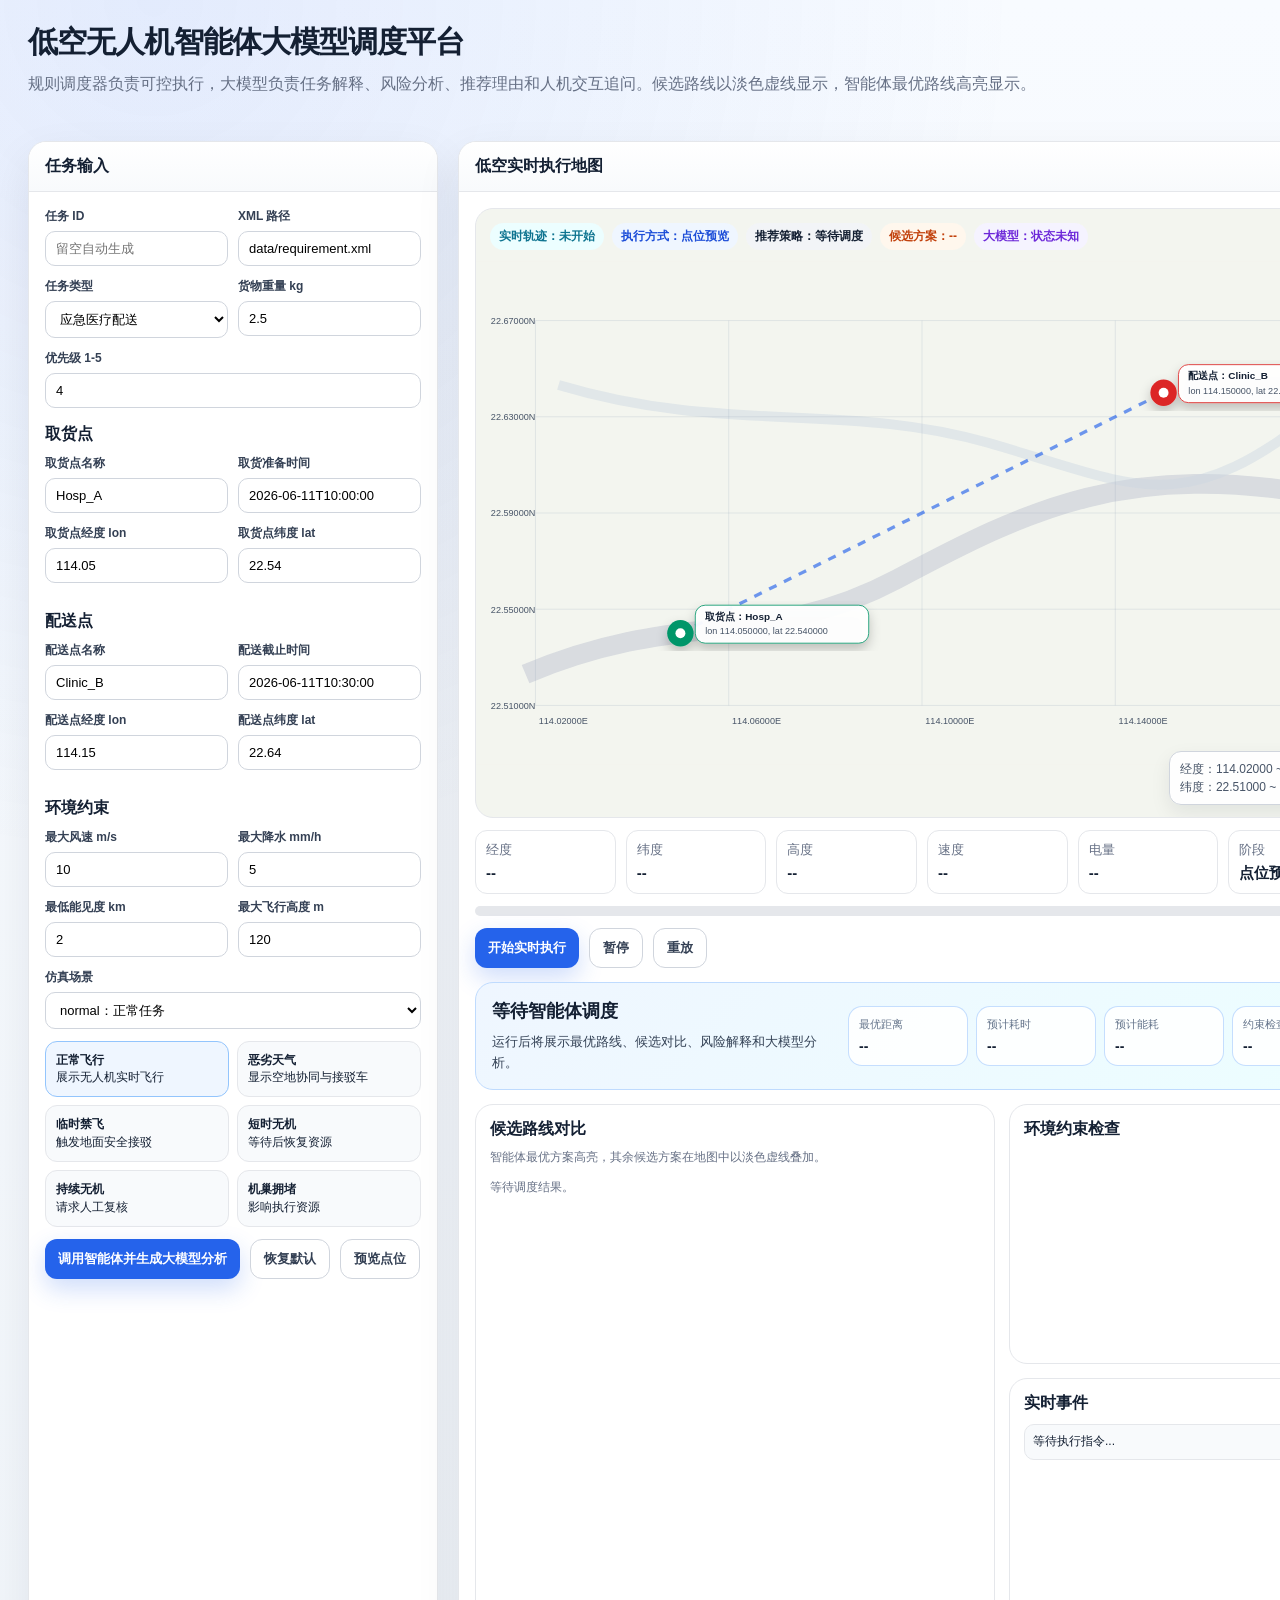
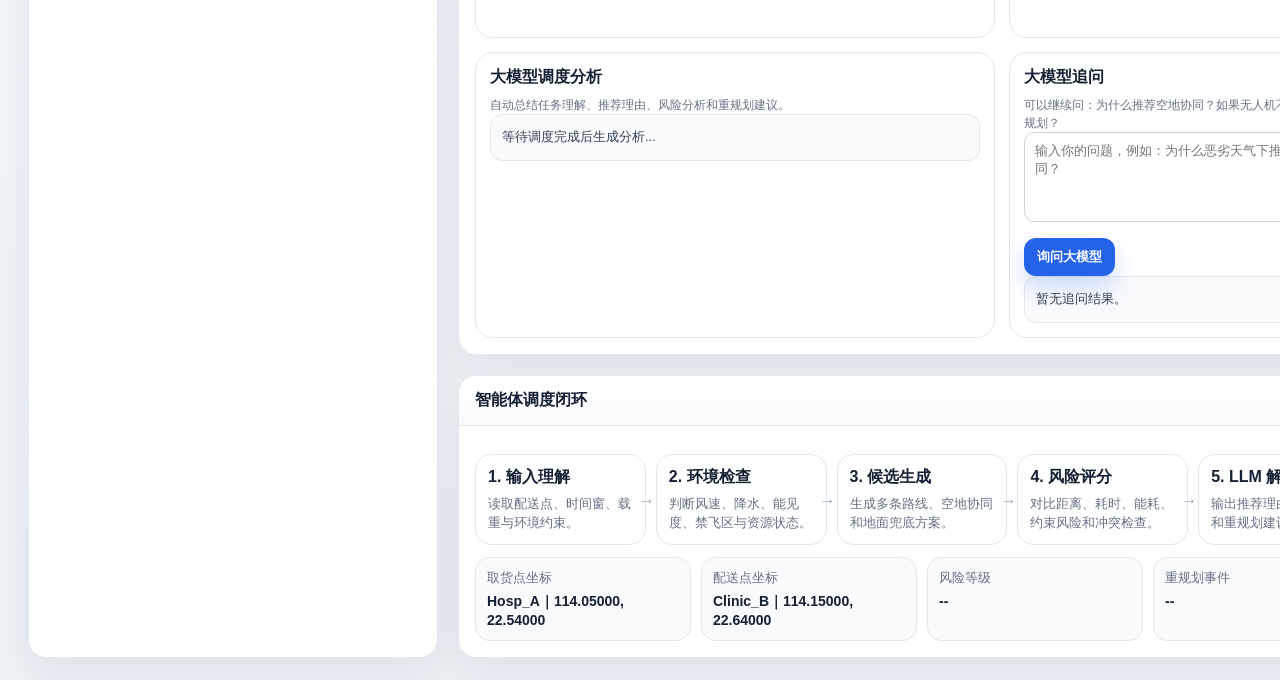
==== commit 41bf4443: "Add LLM scheduling panel to frontend" ====
--- a/agent_code-master/frontend/index.html
+++ b/agent_code-master/frontend/index.html
@@ -3,14 +3,14 @@
 <head>
 <meta charset="utf-8">
 <meta name="viewport" content="width=device-width,initial-scale=1">
-<title>低空无人机智能体实时调度平台</title>
+<title>低空无人机智能体大模型调度平台</title>
 <style>
 :root{--bg:#eef3f8;--card:#fff;--line:#e5e7eb;--text:#142033;--muted:#667085;--blue:#2563eb;--cyan:#0891b2;--green:#059669;--orange:#d97706;--red:#dc2626;--purple:#7c3aed;--shadow:0 18px 46px rgba(15,23,42,.08)}
-*{box-sizing:border-box}body{margin:0;background:radial-gradient(circle at 12% 0,rgba(37,99,235,.10),transparent 34%),linear-gradient(180deg,#f8fbff,#eef3f8);color:var(--text);font-family:-apple-system,BlinkMacSystemFont,"Segoe UI","Microsoft YaHei",Arial,sans-serif}header,main{max-width:1680px;margin:auto;padding:22px 28px}h1{margin:0 0 8px;font-size:30px;letter-spacing:-.03em}.sub{color:var(--muted);line-height:1.6}.layout{display:grid;grid-template-columns:420px 1fr;gap:20px}.card{background:var(--card);border:1px solid var(--line);border-radius:18px;box-shadow:var(--shadow);overflow:hidden}.hd{padding:14px 16px;border-bottom:1px solid var(--line);background:linear-gradient(180deg,#fff,#f8fafc);font-weight:900}.bd{padding:16px}label{display:block;font-size:12px;font-weight:800;color:#344054;margin:0 0 6px}.row{display:grid;grid-template-columns:1fr 1fr;gap:10px}.f{margin-bottom:12px}input,select{width:100%;padding:9px 10px;border:1px solid #d0d5dd;border-radius:10px;font-size:13px;background:#fff}.sec{font-weight:900;margin:16px 0 10px}button{border:0;border-radius:12px;padding:10px 13px;font-weight:900;cursor:pointer}.primary{background:var(--blue);color:#fff;box-shadow:0 10px 24px rgba(37,99,235,.22)}.ghost{background:#fff;border:1px solid #d0d5dd;color:#344054}.btns{display:flex;gap:10px;flex-wrap:wrap;margin-top:12px}.scenario{display:grid;grid-template-columns:1fr 1fr;gap:8px}.sitem{padding:10px;border:1px solid var(--line);border-radius:12px;background:#f8fafc;cursor:pointer;font-size:12px;line-height:1.45}.sitem.on{background:#eff6ff;border-color:#93c5fd}.map{height:640px;border:1px solid var(--line);border-radius:18px;overflow:hidden;position:relative;background:#f3f5ef}.badges{position:absolute;left:14px;top:14px;display:flex;gap:8px;z-index:3;flex-wrap:wrap}.tag{display:inline-block;border-radius:999px;padding:5px 9px;font-size:12px;font-weight:900;background:#f2f4f7;white-space:nowrap}.blue{background:#eff6ff;color:#1d4ed8}.cyan{background:#ecfeff;color:#0e7490}.orange{background:#fff7ed;color:#c2410c}.green{background:#ecfdf3;color:#047857}.red{background:#fef2f2;color:#b91c1c}.purple{background:#f5f3ff;color:#6d28d9}.coord{position:absolute;right:14px;bottom:12px;z-index:3;background:rgba(255,255,255,.94);border:1px solid #d0d5dd;border-radius:12px;padding:8px 10px;font-size:12px;color:#475467;line-height:1.5;box-shadow:0 8px 20px rgba(15,23,42,.08)}svg{width:100%;height:100%}.metrics{display:grid;grid-template-columns:repeat(6,1fr);gap:10px;margin-top:12px}.m{background:#fff;border:1px solid var(--line);border-radius:12px;padding:10px}.m small{display:block;color:var(--muted);margin-bottom:5px}.m b{font-size:15px}.bar{height:10px;background:#e5e7eb;border-radius:999px;overflow:hidden;margin-top:12px}.bar span{display:block;height:100%;width:0;background:linear-gradient(90deg,#2563eb,#06b6d4,#10b981)}.dashboard{display:grid;grid-template-columns:minmax(520px,1.45fr) minmax(320px,.85fr);gap:14px;margin-top:14px}.hero{grid-column:1/-1;border:1px solid #bfdbfe;background:linear-gradient(135deg,#eff6ff,#ecfeff);border-radius:18px;padding:16px;display:grid;grid-template-columns:1fr auto;gap:16px;align-items:center}.hero h3{margin:0 0 8px;font-size:18px}.hero p{margin:0;color:#334155;font-size:13px;line-height:1.65}.hero-kpis{display:grid;grid-template-columns:repeat(4,120px);gap:8px}.hk{background:rgba(255,255,255,.86);border:1px solid rgba(191,219,254,.9);border-radius:14px;padding:10px}.hk small{display:block;color:#64748b;font-size:11px;margin-bottom:5px}.hk b{font-size:14px}.section-card{border:1px solid var(--line);border-radius:18px;background:#fff;padding:14px;min-height:260px}.section-card h3{margin:0 0 8px;font-size:16px}.hint{color:var(--muted);font-size:12px;line-height:1.5}.candidate-list{display:grid;gap:10px;margin-top:12px;max-height:365px;overflow:auto;padding-right:4px}.route-card{border:1px solid var(--line);border-radius:16px;padding:12px;background:#f8fafc;display:grid;grid-template-columns:1fr 120px;gap:10px}.route-card.best{border-color:#86efac;background:#ecfdf3}.route-title{font-weight:900;margin-bottom:6px}.route-meta{display:flex;gap:6px;flex-wrap:wrap}.route-score{text-align:right}.route-score b{font-size:22px;color:#047857}.bars{display:grid;gap:6px;margin-top:9px}.mini{height:6px;background:#e5e7eb;border-radius:999px;overflow:hidden}.mini span{display:block;height:100%;background:linear-gradient(90deg,#2563eb,#06b6d4)}.side-stack{display:grid;gap:14px}.constraint-grid{display:grid;grid-template-columns:1fr 1fr;gap:8px;margin-top:10px}.c{border:1px solid var(--line);border-radius:12px;padding:9px;background:#f8fafc}.c.good{background:#ecfdf3;border-color:#bbf7d0}.c.bad{background:#fef2f2;border-color:#fecaca}.c.warn{background:#fff7ed;border-color:#fed7aa}.c small{display:block;color:#64748b;margin-bottom:4px}.events{display:grid;gap:8px;max-height:220px;overflow:auto;margin-top:10px}.events div{border:1px solid var(--line);background:#f8fafc;border-radius:10px;padding:8px;font-size:12px;line-height:1.45}.events div.on{border-color:#06b6d4;background:#ecfeff;color:#0e7490;font-weight:800}.flow{display:grid;grid-template-columns:repeat(5,1fr);gap:10px;margin-top:12px}.step{border:1px solid var(--line);background:#fff;border-radius:16px;padding:12px;position:relative}.step:after{content:'→';position:absolute;right:-10px;top:42%;color:#94a3b8;font-weight:900}.step:last-child:after{display:none}.step b{display:block;margin-bottom:6px}.step small{color:#667085;line-height:1.45}.summary-grid{display:grid;grid-template-columns:repeat(4,1fr);gap:10px;margin-top:12px}.summary-tile{border:1px solid var(--line);border-radius:14px;padding:11px;background:#f8fafc}.summary-tile small{display:block;color:#667085;margin-bottom:5px}.summary-tile b{font-size:14px}@media(max-width:1200px){.layout{grid-template-columns:1fr}.dashboard{grid-template-columns:1fr}.hero,.flow{grid-template-columns:1fr}.hero-kpis,.metrics,.summary-grid{grid-template-columns:1fr 1fr}.step:after{display:none}}
+*{box-sizing:border-box}body{margin:0;background:radial-gradient(circle at 12% 0,rgba(37,99,235,.10),transparent 34%),linear-gradient(180deg,#f8fbff,#eef3f8);color:var(--text);font-family:-apple-system,BlinkMacSystemFont,"Segoe UI","Microsoft YaHei",Arial,sans-serif}header,main{max-width:1720px;margin:auto;padding:22px 28px}h1{margin:0 0 8px;font-size:30px;letter-spacing:-.03em}.sub{color:var(--muted);line-height:1.6}.layout{display:grid;grid-template-columns:410px 1fr;gap:20px}.card{background:var(--card);border:1px solid var(--line);border-radius:18px;box-shadow:var(--shadow);overflow:hidden}.hd{padding:14px 16px;border-bottom:1px solid var(--line);background:linear-gradient(180deg,#fff,#f8fafc);font-weight:900}.bd{padding:16px}label{display:block;font-size:12px;font-weight:800;color:#344054;margin:0 0 6px}.row{display:grid;grid-template-columns:1fr 1fr;gap:10px}.f{margin-bottom:12px}input,select,textarea{width:100%;padding:9px 10px;border:1px solid #d0d5dd;border-radius:10px;font-size:13px;background:#fff;font-family:inherit}textarea{min-height:90px;resize:vertical}.sec{font-weight:900;margin:16px 0 10px}button{border:0;border-radius:12px;padding:10px 13px;font-weight:900;cursor:pointer}.primary{background:var(--blue);color:#fff;box-shadow:0 10px 24px rgba(37,99,235,.22)}.ghost{background:#fff;border:1px solid #d0d5dd;color:#344054}.btns{display:flex;gap:10px;flex-wrap:wrap;margin-top:12px}.scenario{display:grid;grid-template-columns:1fr 1fr;gap:8px}.sitem{padding:10px;border:1px solid var(--line);border-radius:12px;background:#f8fafc;cursor:pointer;font-size:12px;line-height:1.45}.sitem.on{background:#eff6ff;border-color:#93c5fd}.map{height:610px;border:1px solid var(--line);border-radius:18px;overflow:hidden;position:relative;background:#f3f5ef}.badges{position:absolute;left:14px;top:14px;display:flex;gap:8px;z-index:3;flex-wrap:wrap}.tag{display:inline-block;border-radius:999px;padding:5px 9px;font-size:12px;font-weight:900;background:#f2f4f7;white-space:nowrap}.blue{background:#eff6ff;color:#1d4ed8}.cyan{background:#ecfeff;color:#0e7490}.orange{background:#fff7ed;color:#c2410c}.green{background:#ecfdf3;color:#047857}.red{background:#fef2f2;color:#b91c1c}.purple{background:#f5f3ff;color:#6d28d9}.coord{position:absolute;right:14px;bottom:12px;z-index:3;background:rgba(255,255,255,.94);border:1px solid #d0d5dd;border-radius:12px;padding:8px 10px;font-size:12px;color:#475467;line-height:1.5;box-shadow:0 8px 20px rgba(15,23,42,.08)}svg{width:100%;height:100%}.metrics{display:grid;grid-template-columns:repeat(6,1fr);gap:10px;margin-top:12px}.m{background:#fff;border:1px solid var(--line);border-radius:12px;padding:10px}.m small{display:block;color:var(--muted);margin-bottom:5px}.m b{font-size:15px}.bar{height:10px;background:#e5e7eb;border-radius:999px;overflow:hidden;margin-top:12px}.bar span{display:block;height:100%;width:0;background:linear-gradient(90deg,#2563eb,#06b6d4,#10b981)}.dashboard{display:grid;grid-template-columns:minmax(520px,1.35fr) minmax(360px,.9fr);gap:14px;margin-top:14px}.hero{grid-column:1/-1;border:1px solid #bfdbfe;background:linear-gradient(135deg,#eff6ff,#ecfeff);border-radius:18px;padding:16px;display:grid;grid-template-columns:1fr auto;gap:16px;align-items:center}.hero h3{margin:0 0 8px;font-size:18px}.hero p{margin:0;color:#334155;font-size:13px;line-height:1.65}.hero-kpis{display:grid;grid-template-columns:repeat(4,120px);gap:8px}.hk{background:rgba(255,255,255,.86);border:1px solid rgba(191,219,254,.9);border-radius:14px;padding:10px}.hk small{display:block;color:#64748b;font-size:11px;margin-bottom:5px}.hk b{font-size:14px}.section-card{border:1px solid var(--line);border-radius:18px;background:#fff;padding:14px;min-height:260px}.section-card h3{margin:0 0 8px;font-size:16px}.hint{color:var(--muted);font-size:12px;line-height:1.5}.candidate-list{display:grid;gap:10px;margin-top:12px;max-height:365px;overflow:auto;padding-right:4px}.route-card{border:1px solid var(--line);border-radius:16px;padding:12px;background:#f8fafc;display:grid;grid-template-columns:1fr 120px;gap:10px}.route-card.best{border-color:#86efac;background:#ecfdf3}.route-title{font-weight:900;margin-bottom:6px}.route-meta{display:flex;gap:6px;flex-wrap:wrap}.route-score{text-align:right}.route-score b{font-size:22px;color:#047857}.side-stack{display:grid;gap:14px}.constraint-grid{display:grid;grid-template-columns:1fr 1fr;gap:8px;margin-top:10px}.c{border:1px solid var(--line);border-radius:12px;padding:9px;background:#f8fafc}.c.good{background:#ecfdf3;border-color:#bbf7d0}.c.bad{background:#fef2f2;border-color:#fecaca}.c.warn{background:#fff7ed;border-color:#fed7aa}.c small{display:block;color:#64748b;margin-bottom:4px}.events{display:grid;gap:8px;max-height:250px;overflow:auto;margin-top:10px}.events div{border:1px solid var(--line);background:#f8fafc;border-radius:10px;padding:8px;font-size:12px;line-height:1.45}.events div.on{border-color:#06b6d4;background:#ecfeff;color:#0e7490;font-weight:800}.llm-box{white-space:pre-wrap;line-height:1.7;font-size:13px;color:#334155;border:1px solid var(--line);border-radius:12px;background:#f8fafc;padding:11px;max-height:330px;overflow:auto}.flow{display:grid;grid-template-columns:repeat(5,1fr);gap:10px;margin-top:12px}.step{border:1px solid var(--line);background:#fff;border-radius:16px;padding:12px;position:relative}.step:after{content:'→';position:absolute;right:-10px;top:42%;color:#94a3b8;font-weight:900}.step:last-child:after{display:none}.step b{display:block;margin-bottom:6px}.step small{color:#667085;line-height:1.45}.summary-grid{display:grid;grid-template-columns:repeat(4,1fr);gap:10px;margin-top:12px}.summary-tile{border:1px solid var(--line);border-radius:14px;padding:11px;background:#f8fafc}.summary-tile small{display:block;color:#667085;margin-bottom:5px}.summary-tile b{font-size:14px}@media(max-width:1200px){.layout{grid-template-columns:1fr}.dashboard{grid-template-columns:1fr}.hero,.flow{grid-template-columns:1fr}.hero-kpis,.metrics,.summary-grid{grid-template-columns:1fr 1fr}.step:after{display:none}}
 </style>
 </head>
 <body>
-<header><h1>低空无人机智能体实时调度平台</h1><div class="sub">候选路线以淡色虚线显示，智能体最优路线高亮显示；下方用卡片化指标对比，不再使用拥挤表格和空白面板。</div></header>
+<header><h1>低空无人机智能体大模型调度平台</h1><div class="sub">规则调度器负责可控执行，大模型负责任务解释、风险分析、推荐理由和人机交互追问。候选路线以淡色虚线显示，智能体最优路线高亮显示。</div></header>
 <main class="layout">
 <section class="card"><div class="hd">任务输入</div><div class="bd">
 <div class="row"><div class="f"><label>任务 ID</label><input id="taskId" placeholder="留空自动生成"></div><div class="f"><label>XML 路径</label><input id="xmlPath" value="data/requirement.xml"></div></div>
@@ -22,68 +22,72 @@
 <div class="sec">配送点</div>
 <div class="row"><div class="f"><label>配送点名称</label><input id="dropoffId" value="Clinic_B"></div><div class="f"><label>配送截止时间</label><input id="dropoffDeadline" value="2026-06-11T10:30:00"></div></div>
 <div class="row"><div class="f"><label>配送点经度 lon</label><input id="dropoffLon" type="number" step="0.000001" value="114.15"></div><div class="f"><label>配送点纬度 lat</label><input id="dropoffLat" type="number" step="0.000001" value="22.64"></div></div>
-<div class="hint">绿色标记对应取货点，红色标记对应配送点。右下角显示当前地图经纬度范围。</div>
 <div class="sec">环境约束</div>
 <div class="row"><div class="f"><label>最大风速 m/s</label><input id="maxWind" type="number" value="10"></div><div class="f"><label>最大降水 mm/h</label><input id="maxRain" type="number" value="5"></div></div>
 <div class="row"><div class="f"><label>最低能见度 km</label><input id="minVisibility" type="number" value="2"></div><div class="f"><label>最大飞行高度 m</label><input id="maxAltitude" type="number" value="120"></div></div>
 <div class="f"><label>仿真场景</label><select id="scenarioSelect" onchange="setScenario(this.value)"><option value="normal">normal：正常任务</option><option value="bad_weather">bad_weather：恶劣天气</option><option value="airspace_restricted">airspace_restricted：临时禁飞</option><option value="no_available_uav_once">no_available_uav_once：无人机短时不可用</option><option value="no_available_uav">no_available_uav：持续无可用无人机</option><option value="dock_congested">dock_congested：机巢拥堵</option></select></div>
-<div class="scenario" id="scenarioGrid"></div><div class="btns"><button class="primary" id="runBtn" onclick="submitTask()">调用智能体并实时执行</button><button class="ghost" onclick="resetDefaults()">恢复默认</button><button class="ghost" onclick="previewFromForm()">预览点位</button></div><div id="err" class="hint"></div>
+<div class="scenario" id="scenarioGrid"></div>
+<div class="btns"><button class="primary" id="runBtn" onclick="submitTask()">调用智能体并生成大模型分析</button><button class="ghost" onclick="resetDefaults()">恢复默认</button><button class="ghost" onclick="previewFromForm()">预览点位</button></div>
+<div id="err" class="hint"></div>
 </div></section>
 <section>
-<section class="card"><div class="hd">低空实时执行地图</div><div class="bd"><div class="map"><div class="badges"><span class="tag cyan" id="liveBadge">实时轨迹：未开始</span><span class="tag blue" id="modeBadge">执行方式：--</span><span class="tag" id="algoBadge">推荐策略：--</span><span class="tag orange" id="countBadge">候选方案：--</span><span class="tag green" id="bestBadge">最优方案：--</span></div><div class="coord" id="coordBox">经纬度范围：--</div><svg id="mapSvg" viewBox="0 0 1080 640"></svg></div>
+<section class="card"><div class="hd">低空实时执行地图</div><div class="bd"><div class="map"><div class="badges"><span class="tag cyan" id="liveBadge">实时轨迹：未开始</span><span class="tag blue" id="modeBadge">执行方式：--</span><span class="tag" id="algoBadge">推荐策略：--</span><span class="tag orange" id="countBadge">候选方案：--</span><span class="tag purple" id="llmStatus">大模型：检测中</span></div><div class="coord" id="coordBox">经纬度范围：--</div><svg id="mapSvg" viewBox="0 0 1080 610"></svg></div>
 <div class="metrics"><div class="m"><small>经度</small><b id="lon">--</b></div><div class="m"><small>纬度</small><b id="lat">--</b></div><div class="m"><small>高度</small><b id="alt">--</b></div><div class="m"><small>速度</small><b id="spd">--</b></div><div class="m"><small>电量</small><b id="bat">--</b></div><div class="m"><small>阶段</small><b id="phase">--</b></div></div><div class="bar"><span id="bar"></span></div><div class="btns"><button class="primary" onclick="playTelemetry()">开始实时执行</button><button class="ghost" onclick="pauseTelemetry()">暂停</button><button class="ghost" onclick="restartTelemetry()">重放</button></div>
-<div class="dashboard"><div class="hero"><div><h3 id="heroTitle">等待智能体调度</h3><p id="heroReason">运行后将展示最优路线、候选对比和推荐理由。</p></div><div class="hero-kpis"><div class="hk"><small>最优距离</small><b id="bestDist">--</b></div><div class="hk"><small>预计耗时</small><b id="bestTime">--</b></div><div class="hk"><small>能耗</small><b id="bestEnergy">--</b></div><div class="hk"><small>约束检查</small><b id="bestChecks">--</b></div></div></div><div class="section-card"><h3>候选路线对比</h3><div class="hint">每张卡是一条候选路线。绿色卡为智能体最终推荐，高亮路线会同步显示在地图上。</div><div class="candidate-list" id="candidatePanel"><div class="hint">等待调度结果。</div></div></div><div class="side-stack"><div class="section-card"><h3>环境约束影响</h3><div class="hint">约束会影响无人机、接驳车与空地协同的选择。</div><div class="constraint-grid" id="constraintPanel"></div></div><div class="section-card"><h3>实时事件流</h3><div id="events" class="events"><div>等待执行指令...</div></div></div></div></div>
-</div></section>
-<section class="card" style="margin-top:20px"><div class="hd">智能体调度闭环</div><div class="bd"><div class="flow"><div class="step"><b>1. 输入理解</b><small>读取配送点、时间窗、载重与环境约束。</small></div><div class="step"><b>2. 环境检查</b><small>判断风速、降水、能见度、禁飞区与资源状态。</small></div><div class="step"><b>3. 候选生成</b><small>生成多条可执行路线与空地协同方案。</small></div><div class="step"><b>4. 风险评分</b><small>对比距离、耗时、能耗、约束风险和冲突检查。</small></div><div class="step"><b>5. 最优推荐</b><small>输出高亮路线并驱动实时执行回放。</small></div></div><div class="summary-grid"><div class="summary-tile"><small>取货点坐标</small><b id="sumPickup">--</b></div><div class="summary-tile"><small>配送点坐标</small><b id="sumDropoff">--</b></div><div class="summary-tile"><small>风险等级</small><b id="sumRisk">--</b></div><div class="summary-tile"><small>重规划事件</small><b id="sumReplan">--</b></div></div></div></section>
+<div class="dashboard"><div class="hero"><div><h3 id="heroTitle">等待智能体调度</h3><p id="heroReason">运行后将展示最优路线、候选对比、风险解释和大模型分析。</p></div><div class="hero-kpis"><div class="hk"><small>最优距离</small><b id="bestDist">--</b></div><div class="hk"><small>预计耗时</small><b id="bestTime">--</b></div><div class="hk"><small>预计能耗</small><b id="bestEnergy">--</b></div><div class="hk"><small>约束检查</small><b id="bestChecks">--</b></div></div></div>
+<div class="section-card"><h3>候选路线对比</h3><div class="hint">智能体最优方案高亮，其余候选方案在地图中以淡色虚线叠加。</div><div class="candidate-list" id="candidatePanel"><div class="hint">等待调度结果。</div></div></div>
+<div class="side-stack"><div class="section-card"><h3>环境约束检查</h3><div class="constraint-grid" id="constraintPanel"></div></div><div class="section-card"><h3>实时事件</h3><div class="events" id="events"><div>等待执行指令...</div></div></div></div>
+<div class="section-card"><h3>大模型调度分析</h3><div class="hint">自动总结任务理解、推荐理由、风险分析和重规划建议。</div><div class="llm-box" id="llmAnalysis">等待调度完成后生成分析...</div></div>
+<div class="section-card"><h3>大模型追问</h3><div class="hint">可以继续问：为什么推荐空地协同？如果无人机不可用如何重规划？</div><textarea id="llmQuestion" placeholder="输入你的问题，例如：为什么恶劣天气下推荐空地协同？"></textarea><div class="btns"><button class="primary" onclick="askLLM()">询问大模型</button></div><div class="llm-box" id="llmAnswer">暂无追问结果。</div></div>
+</div></div></section>
+<section class="card" style="margin-top:20px"><div class="hd">智能体调度闭环</div><div class="bd"><div class="flow"><div class="step"><b>1. 输入理解</b><small>读取配送点、时间窗、载重与环境约束。</small></div><div class="step"><b>2. 环境检查</b><small>判断风速、降水、能见度、禁飞区与资源状态。</small></div><div class="step"><b>3. 候选生成</b><small>生成多条路线、空地协同和地面兜底方案。</small></div><div class="step"><b>4. 风险评分</b><small>对比距离、耗时、能耗、约束风险和冲突检查。</small></div><div class="step"><b>5. LLM 解释</b><small>输出推荐理由、风险解释和重规划建议。</small></div></div><div class="summary-grid"><div class="summary-tile"><small>取货点坐标</small><b id="sumPickup">--</b></div><div class="summary-tile"><small>配送点坐标</small><b id="sumDropoff">--</b></div><div class="summary-tile"><small>风险等级</small><b id="sumRisk">--</b></div><div class="summary-tile"><small>重规划事件</small><b id="sumReplan">--</b></div></div></div></section>
 </section></main>
 <script>
-const W=1080,H=640,pad=72;let lastPayload=null,lastData=null,telemetry=[],eventsData=[],timer=null,idx=0,project=null,heading=0,mode='无人机',bestKey='';
+const W=1080,H=610,pad=72;let lastPayload=null,lastData=null,telemetry=[],eventsData=[],timer=null,idx=0,project=null,mode='无人机',bestKey='';
 const scenarios=[['normal','正常飞行','展示无人机实时飞行'],['bad_weather','恶劣天气','显示空地协同与接驳车'],['airspace_restricted','临时禁飞','触发地面安全接驳'],['no_available_uav_once','短时无机','等待后恢复资源'],['no_available_uav','持续无机','请求人工复核'],['dock_congested','机巢拥堵','影响执行资源']];
 function by(id){return document.getElementById(id)}
+function esc(v){return String(v??'').replaceAll('&','&amp;').replaceAll('<','&lt;').replaceAll('>','&gt;').replaceAll('"','&quot;')}
+function n(id){return Number(by(id).value)}
 function renderScenarios(){by('scenarioGrid').innerHTML=scenarios.map(s=>`<div class="sitem" data-id="${s[0]}" onclick="setScenario('${s[0]}')"><b>${s[1]}</b><br><span>${s[2]}</span></div>`).join('');setScenario(by('scenarioSelect').value)}
 function setScenario(v){by('scenarioSelect').value=v;document.querySelectorAll('.sitem').forEach(e=>e.classList.toggle('on',e.dataset.id===v))}
-function bindPreview(){['pickupLon','pickupLat','dropoffLon','dropoffLat','pickupId','dropoffId'].forEach(id=>by(id).addEventListener('input',()=>previewFromForm()))}
 function resetDefaults(){by('taskId').value='';by('xmlPath').value='data/requirement.xml';by('missionType').value='emergency_medical';by('cargoWeight').value='2.5';by('priority').value='4';by('pickupId').value='Hosp_A';by('pickupLon').value='114.05';by('pickupLat').value='22.54';by('pickupReady').value='2026-06-11T10:00:00';by('dropoffId').value='Clinic_B';by('dropoffLon').value='114.15';by('dropoffLat').value='22.64';by('dropoffDeadline').value='2026-06-11T10:30:00';by('maxWind').value='10';by('maxRain').value='5';by('minVisibility').value='2';by('maxAltitude').value='120';setScenario('normal');previewFromForm()}
-function n(id){return Number(by(id).value)}
 function currentPoints(){return[{id:by('pickupId').value||'取货点',lon:n('pickupLon'),lat:n('pickupLat'),role:'pickup',name:by('pickupId').value||'取货点'},{id:by('dropoffId').value||'配送点',lon:n('dropoffLon'),lat:n('dropoffLat'),role:'dropoff',name:by('dropoffId').value||'配送点'}]}
-function payload(){return{task_id:by('taskId').value.trim(),requirement_xml_path:by('xmlPath').value.trim()||'data/requirement.xml',mission_type:by('missionType').value,delivery_points:[{id:by('pickupId').value,lon:n('pickupLon'),lat:n('pickupLat'),role:'pickup',ready_time:by('pickupReady').value},{id:by('dropoffId').value,lon:n('dropoffLon'),lat:n('dropoffLat'),role:'dropoff',deadline:by('dropoffDeadline').value}],cargo_weight_kg:n('cargoWeight'),priority:n('priority'),environmental_constraints:{max_wind_speed_mps:n('maxWind'),max_precipitation_mm_h:n('maxRain'),minimum_visibility_km:n('minVisibility'),maximum_altitude_m:n('maxAltitude')},output_requirements:{format:'json',need_risk_assessment:true,need_orchestration_trace:true},simulation_scenario:by('scenarioSelect').value}}
-async function checkHealth(){try{await fetch('/health')}catch(e){}}
-async function submitTask(){by('err').textContent='';by('runBtn').disabled=true;try{lastPayload=payload();const r=await fetch('/api/v1/task/submit',{method:'POST',headers:{'Content-Type':'application/json'},body:JSON.stringify(lastPayload)});const d=await r.json();if(!r.ok)throw new Error(JSON.stringify(d));lastData=d;render(d)}catch(e){by('err').textContent=e.message}finally{by('runBtn').disabled=false}}
+function payload(){return{task_id:by('taskId').value.trim(),requirement_xml_path:by('xmlPath').value.trim()||'data/requirement.xml',mission_type:by('missionType').value,delivery_points:[{id:by('pickupId').value,lon:n('pickupLon'),lat:n('pickupLat'),role:'pickup',ready_time:by('pickupReady').value},{id:by('dropoffId').value,lon:n('dropoffLon'),lat:n('dropoffLat'),role:'dropoff',deadline:by('dropoffDeadline').value}],cargo_weight_kg:n('cargoWeight'),priority:n('priority'),environmental_constraints:{max_wind_speed_mps:n('maxWind'),max_precipitation_mm_h:n('maxRain'),minimum_visibility_km:n('minVisibility'),maximum_altitude_m:n('maxAltitude')},output_requirements:{format:'json',need_risk_assessment:true,need_orchestration_trace:true,need_llm_analysis:true},simulation_scenario:by('scenarioSelect').value}}
+async function checkLLM(){try{const r=await fetch('/api/v1/llm/status');const d=await r.json();by('llmStatus').textContent=d.enabled?'大模型：已连接':'大模型：未配置';by('llmStatus').className='tag '+(d.enabled?'green':'orange')}catch(e){by('llmStatus').textContent='大模型：状态未知'}}
+async function submitTask(){by('err').textContent='';by('runBtn').disabled=true;try{lastPayload=payload();by('llmAnalysis').textContent='智能体执行中，大模型分析将在调度完成后生成...';const r=await fetch('/api/v1/task/submit',{method:'POST',headers:{'Content-Type':'application/json'},body:JSON.stringify(lastPayload)});const d=await r.json();lastData=d;render(d)}catch(e){by('err').textContent=e.message}finally{by('runBtn').disabled=false;checkLLM()}}
 function rawMode(sol){const t=String(sol.operational_mode||sol.assigned_vehicle_type||'');if(t.includes('ground_vehicle'))return'地面接驳车';if(t.includes('air_ground'))return'空地协同';if(t.includes('uav'))return'无人机';return'低空配送'}
 function showMode(sol){const alg=String(sol.algorithm||sol.algorithm_used||sol.algorithm_trace_name||'');const raw=rawMode(sol);if(raw==='地面接驳车'&&alg.includes('AirGround')&&lastPayload?.simulation_scenario==='bad_weather')return'空地协同';return raw}
 function algName(sol){const t=String(sol.algorithm||sol.algorithm_used||sol.algorithm_trace_name||'');if(t.includes('AirGround'))return'天气自适应调度';if(t.includes('TWA'))return'医疗时间窗调度';if(t.includes('Coord'))return'多机任务分配';if(t.includes('DRL'))return'合规避障规划';return t||'综合调度'}
 function keyOf(sol){return String(sol.subtask_id||sol.algorithm_used||sol.algorithm||sol.algorithm_trace_name||'')+'|'+rawMode(sol)}
 function getCandidates(d){const arr=[...(d.candidate_solutions||[])];if(d.recommended_solution)arr.unshift(d.recommended_solution);const seen=new Set();return arr.filter(x=>{const k=keyOf(x);if(seen.has(k))return false;seen.add(k);return (x.route_polyline_geo||[]).length})}
 function isBest(sol){return keyOf(sol)===bestKey||sol.subtask_id&&sol.subtask_id===lastData?.risk_assessment?.recommended_subtask_id}
-function render(d){const sol=d.recommended_solution||{};mode=showMode(sol);bestKey=keyOf(sol);telemetry=sol.telemetry_stream||[];eventsData=buildEvents(sol);idx=0;by('modeBadge').textContent=`执行方式：${mode}`;by('algoBadge').textContent=`推荐策略：${algName(sol)}`;by('countBadge').textContent=`候选方案：${getCandidates(d).length}`;by('bestBadge').textContent=`最优方案：${algName(sol)}`;renderHero(d);renderConstraints(d,sol);renderCandidatePanel(d);renderMap(d,sol);renderSummary(d);setFrame(0);playTelemetry()}
+function render(d){const sol=d.recommended_solution||{};mode=showMode(sol);bestKey=keyOf(sol);telemetry=sol.telemetry_stream||[];eventsData=buildEvents(sol);idx=0;by('modeBadge').textContent=`执行方式：${mode}`;by('algoBadge').textContent=`推荐策略：${algName(sol)}`;by('countBadge').textContent=`候选方案：${getCandidates(d).length}`;renderHero(d);renderConstraints(d,sol);renderCandidatePanel(d);renderMap(d,sol);renderSummary(d);renderLLM(d);setFrame(0);playTelemetry()}
 function buildEvents(sol){if(mode==='空地协同')return[{progress:.08,event:'气象风险确认，启动空地协同'},{progress:.18,event:'无人机在安全交接点待命'},{progress:.32,event:'地面接驳车接收任务'},{progress:.62,event:'接驳车绕开天气影响区'},{progress:.92,event:'接驳车抵达配送点'}];return sol.tactical_events||[]}
 function renderHero(d){const sol=d.recommended_solution||{};by('heroTitle').textContent=`智能体最优推荐：${mode} · ${algName(sol)}`;by('heroReason').textContent=smartReason(d,sol);by('bestDist').textContent=(sol.flight_distance_km??'--')+' km';by('bestTime').textContent=(sol.estimated_duration_mins??'--')+' min';by('bestEnergy').textContent=(sol.estimated_energy_kj??'--')+' kJ';by('bestChecks').textContent=(sol.route_conflict_checks||[]).length+' 项'}
 function smartReason(d,sol){const risk=d.risk_assessment||{};if((risk.decision_basis||[]).length)return risk.decision_basis.join('；').replaceAll('ground_vehicle','地面接驳车');if(mode==='空地协同')return'恶劣天气下保留无人机安全待命，同时使用接驳车绕开高风险气象区。';if(mode==='地面接驳车')return'低空飞行风险较高，地面接驳方案可执行性更强。';return'在满足环境约束的前提下，综合距离、耗时、能耗和路径冲突检查结果最优。'}
-function renderCandidatePanel(d){const cand=getCandidates(d);if(!cand.length){by('candidatePanel').innerHTML='<div class="hint">暂无候选路线。</div>';return}const maxD=Math.max(...cand.map(x=>Number(x.flight_distance_km)||0),1),maxT=Math.max(...cand.map(x=>Number(x.estimated_duration_mins)||0),1),maxE=Math.max(...cand.map(x=>Number(x.estimated_energy_kj)||0),1);by('candidatePanel').innerHTML=cand.map(x=>{const best=isBest(x),dist=Number(x.flight_distance_km)||0,time=Number(x.estimated_duration_mins)||0,ene=Number(x.estimated_energy_kj)||0,score=x.solution_score??x.score??'--';return `<div class="route-card ${best?'best':''}"><div><div class="route-title">${best?'智能体最优':'候选方案'} · ${showMode(x)} · ${algName(x)}</div><div class="route-meta"><span class="tag ${best?'green':'blue'}">${best?'最终推荐':'参与对比'}</span><span class="tag">${dist?dist.toFixed(3):'--'} km</span><span class="tag">${time||'--'} min</span><span class="tag">约束 ${(x.route_conflict_checks||[]).length} 项</span></div><div class="bars"><div class="mini"><span style="width:${dist?Math.max(8,100-dist/maxD*100):8}%"></span></div><div class="mini"><span style="width:${time?Math.max(8,100-time/maxT*100):8}%"></span></div><div class="mini"><span style="width:${ene?Math.max(8,100-ene/maxE*100):8}%"></span></div></div></div><div class="route-score"><small>综合得分</small><br><b>${score}</b></div></div>`}).join('')}
+function renderCandidatePanel(d){const cand=getCandidates(d);if(!cand.length){by('candidatePanel').innerHTML='<div class="hint">暂无候选路线。</div>';return}by('candidatePanel').innerHTML=cand.map(x=>{const best=isBest(x),dist=Number(x.flight_distance_km)||0,time=Number(x.estimated_duration_mins)||0,ene=Number(x.estimated_energy_kj)||0,score=x.solution_score??x.score??'--';return `<div class="route-card ${best?'best':''}"><div><div class="route-title">${best?'智能体最优':'候选方案'} · ${showMode(x)} · ${algName(x)}</div><div class="route-meta"><span class="tag ${best?'green':'blue'}">${best?'最终推荐':'参与对比'}</span><span class="tag">${dist?dist.toFixed(3):'--'} km</span><span class="tag">${time||'--'} min</span><span class="tag">${ene||'--'} kJ</span><span class="tag">约束 ${(x.route_conflict_checks||[]).length} 项</span></div></div><div class="route-score"><small>综合得分</small><br><b>${score}</b></div></div>`}).join('')}
 function renderConstraints(d,sol){const w=d.risk_assessment?.weather_snapshot||{},c=lastPayload.environmental_constraints||{},mx=Math.max(...(sol.route_polyline_geo||[]).map(p=>p.altitude_m||0),0);const it=[['风速约束',`${w.wind_speed_mps??'--'} / ${c.max_wind_speed_mps} m/s`,w.wind_speed_mps>c.max_wind_speed_mps?'bad':'good'],['降水约束',`${w.precipitation_mm_h??'--'} / ${c.max_precipitation_mm_h} mm/h`,w.precipitation_mm_h>c.max_precipitation_mm_h?'bad':'good'],['能见度约束',`${w.visibility_km??'--'} / ${c.minimum_visibility_km} km`,w.visibility_km<c.minimum_visibility_km?'bad':'good'],['高度上限',`${mx} / ${c.maximum_altitude_m} m`,mx>c.maximum_altitude_m?'bad':(mx>c.maximum_altitude_m*.85?'warn':'good')]];by('constraintPanel').innerHTML=it.map(x=>`<div class="c ${x[2]}"><small>${x[0]}</small><b>${x[1]}</b></div>`).join('')}
-function bounds(route,obs=[]){const lons=route.map(p=>+p.lon),lats=route.map(p=>+p.lat);obs.forEach(o=>{if(o.center_lon){lons.push(+o.center_lon);lats.push(+o.center_lat)}(o.polyline_geo||[]).forEach(p=>{lons.push(+p.lon);lats.push(+p.lat)})});const lp=Math.max((Math.max(...lons)-Math.min(...lons))*.30,.015),ap=Math.max((Math.max(...lats)-Math.min(...lats))*.30,.015);return{minLon:Math.min(...lons)-lp,maxLon:Math.max(...lons)+lp,minLat:Math.min(...lats)-ap,maxLat:Math.max(...lats)+ap}}
+function renderLLM(d){const info=d.llm_analysis||{};const txt=info.text||'未生成大模型分析。请检查后端环境变量和 AnythingLLM 服务状态；系统仍可使用规则调度结果。';by('llmAnalysis').textContent=txt}
+async function askLLM(){const q=by('llmQuestion').value.trim();if(!q){by('llmAnswer').textContent='请输入问题。';return}const ctx=lastData?`当前调度结果摘要：\n${JSON.stringify(lastData,null,2).slice(0,6000)}\n\n用户问题：${q}`:q;by('llmAnswer').textContent='大模型分析中...';try{const r=await fetch('/api/v1/llm/chat',{method:'POST',headers:{'Content-Type':'application/json'},body:JSON.stringify({message:ctx,mode:'chat',session_id:lastData?.task_id||'frontend-llm-panel'})});const d=await r.json();by('llmAnswer').textContent=d.text||'未返回内容，请检查大模型服务配置。'}catch(e){by('llmAnswer').textContent=e.message}}
+function bounds(route,obs=[]){const pts=route.length?route:currentPoints();const lons=pts.map(p=>+p.lon),lats=pts.map(p=>+p.lat);obs.forEach(o=>{if(o.center_lon){lons.push(+o.center_lon);lats.push(+o.center_lat)}(o.polyline_geo||[]).forEach(p=>{lons.push(+p.lon);lats.push(+p.lat)})});const lp=Math.max((Math.max(...lons)-Math.min(...lons))*.30,.015),ap=Math.max((Math.max(...lats)-Math.min(...lats))*.30,.015);return{minLon:Math.min(...lons)-lp,maxLon:Math.max(...lons)+lp,minLat:Math.min(...lats)-ap,maxLat:Math.max(...lats)+ap}}
 function setProjection(b){project=(lon,lat)=>({x:pad+(+lon-b.minLon)/((b.maxLon-b.minLon)||1)*(W-pad*2),y:H-pad-(+lat-b.minLat)/((b.maxLat-b.minLat)||1)*(H-pad*2)});by('coordBox').innerHTML=`经度：${b.minLon.toFixed(5)} ~ ${b.maxLon.toFixed(5)}<br>纬度：${b.minLat.toFixed(5)} ~ ${b.maxLat.toFixed(5)}`}
-function previewFromForm(){pauseTelemetry();telemetry=[];mode='点位预览';by('modeBadge').textContent='执行方式：点位预览';by('algoBadge').textContent='推荐策略：等待调度';by('countBadge').textContent='候选方案：--';by('bestBadge').textContent='最优方案：--';by('liveBadge').textContent='实时轨迹：未开始';const pts=currentPoints();const b=bounds(pts);setProjection(b);by('mapSvg').innerHTML=`<defs><filter id="sh"><feDropShadow dx="0" dy="7" stdDeviation="7" flood-opacity=".23"/></filter></defs>${baseMap()}${coordGrid(b)}${formLine(pts)}${pin(pts[0],'取货点','#059669')}${pin(pts[1],'配送点','#dc2626')}<text x="72" y="615" fill="#475467" font-size="12">表单经纬度点位预览：绿色=取货点，红色=配送点。</text>`;['lon','lat','alt','spd','bat'].forEach(id=>by(id).textContent='--');by('phase').textContent='点位预览';by('bar').style.width='0';by('heroTitle').textContent='等待智能体调度';by('heroReason').textContent='运行后将展示最优路线、候选对比和推荐理由。';['bestDist','bestTime','bestEnergy','bestChecks'].forEach(id=>by(id).textContent='--');by('candidatePanel').innerHTML='<div class="hint">等待调度结果。</div>';by('constraintPanel').innerHTML='';by('events').innerHTML='<div>等待执行指令...</div>';renderSummary(null)}
-function renderMap(d,sol){pauseTelemetry();const route=sol.route_polyline_geo||[];const cand=getCandidates(d);const allRoutes=cand.flatMap(c=>c.route_polyline_geo||[]);const obs=(d.candidate_solutions||[]).flatMap(c=>c.obstacle_zones||[]);if(!route.length){previewFromForm();return}const b=bounds(allRoutes.length?allRoutes:route,obs);setProjection(b);by('mapSvg').innerHTML=`<defs><filter id="sh"><feDropShadow dx="0" dy="7" stdDeviation="7" flood-opacity=".25"/></filter><linearGradient id="live"><stop offset="0" stop-color="#2563eb"/><stop offset=".5" stop-color="#06b6d4"/><stop offset="1" stop-color="#10b981"/></linearGradient><pattern id="rain" width="18" height="18" patternUnits="userSpaceOnUse"><path d="M5 2 L1 12 M14 4 L10 16" stroke="#2563eb" stroke-width="2" opacity=".34"/></pattern><pattern id="wind" width="34" height="18" patternUnits="userSpaceOnUse"><path d="M2 9 H22 M16 4 L24 9 L16 14" stroke="#d97706" stroke-width="2" fill="none" opacity=".36"/></pattern></defs>${baseMap()}${coordGrid(b)}${constraintOverlay(d,sol)}${obstacles(obs)}${candidateRoutes(cand)}${nodes(route)}${coordLine(route)}<path id="glow" d="" fill="none" stroke="#22d3ee" stroke-width="18" stroke-linecap="round" opacity=".16"/><path id="track" d="" fill="none" stroke="url(#live)" stroke-width="7" stroke-linecap="round" stroke-linejoin="round" filter="url(#sh)"/><g id="drone" filter="url(#sh)">${droneSvg()}</g><g id="car" filter="url(#sh)">${carSvg()}</g><circle id="pulse" cx="0" cy="0" r="20" fill="rgba(6,182,212,.15)" stroke="#06b6d4" stroke-width="2"/>`}
-function baseMap(){let blocks='';for(let i=0;i<30;i++){blocks+=`<rect x="${90+(i%8)*112}" y="${95+Math.floor(i/8)*105}" width="${52+i%4*9}" height="${36+i%5*7}" rx="7" fill="#e5e7dc" stroke="#d1d5c9"/>`}const roads=['M35 510 C228 446,360 470,540 382 S810 300,1045 260','M55 170 C225 222,395 182,565 238 S820 300,1040 208','M175 65 C280 210,222 360,392 590','M805 42 C706 196,763 398,680 610'].map((p,i)=>`<path d="${p}" fill="none" stroke="#fff" stroke-width="18"/><path d="${p}" fill="none" stroke="${i<2?'#f6c26b':'#aab7c4'}" stroke-width="3"/>`).join('');return`<rect width="1080" height="640" fill="#f3f5ef"/>${blocks}<path d="M0 472 C170 430,250 526,424 474 S730 400,1080 458 L1080 640 L0 640Z" fill="#bde7ff" opacity=".55"/>${roads}`}
+function baseMap(){return`<defs><filter id="sh"><feDropShadow dx="0" dy="7" stdDeviation="7" flood-opacity=".23"/></filter></defs><rect width="1080" height="610" fill="#f3f5ef"/><path d="M60 500 C250 420 350 470 510 385 S790 240 1030 285" stroke="#d1d5db" stroke-width="24" fill="none" opacity=".75"/><path d="M100 150 C300 210 445 170 620 220 S850 315 1010 190" stroke="#cbd5e1" stroke-width="12" fill="none" opacity=".45"/>`}
 function coordGrid(b){let s='';for(let i=0;i<=4;i++){let x=pad+(W-pad*2)*i/4,lo=(b.minLon+(b.maxLon-b.minLon)*i/4).toFixed(5);s+=`<line x1="${x}" y1="${pad}" x2="${x}" y2="${H-pad}" stroke="#94a3b8" opacity=".25"/><text x="${x+4}" y="${H-pad+22}" fill="#475467" font-size="11">${lo}E</text>`;let y=pad+(H-pad*2)*i/4,la=(b.maxLat-(b.maxLat-b.minLat)*i/4).toFixed(5);s+=`<line x1="${pad}" y1="${y}" x2="${W-pad}" y2="${y}" stroke="#94a3b8" opacity=".25"/><text x="18" y="${y+4}" fill="#475467" font-size="11">${la}N</text>`}return s}
-function formLine(pts){const a=project(pts[0].lon,pts[0].lat),b=project(pts[1].lon,pts[1].lat);return`<path d="M${a.x} ${a.y} L${b.x} ${b.y}" fill="none" stroke="#2563eb" stroke-width="4" stroke-dasharray="10 10" opacity=".65"/>`}
-function pin(p,label,color){const q=project(p.lon,p.lat);return`<g filter="url(#sh)"><circle cx="${q.x}" cy="${q.y}" r="17" fill="${color}"/><circle cx="${q.x}" cy="${q.y}" r="7" fill="#fff"/><rect x="${q.x+18}" y="${q.y-34}" width="220" height="48" rx="12" fill="rgba(255,255,255,.95)" stroke="${color}"/><text x="${q.x+30}" y="${q.y-15}" font-size="12" font-weight="900" fill="#142033">${label}：${esc(p.name||p.id)}</text><text x="${q.x+30}" y="${q.y+2}" font-size="11" fill="#475467">lon ${(+p.lon).toFixed(6)}, lat ${(+p.lat).toFixed(6)}</text></g>`}
-function constraintOverlay(d,sol){const w=d.risk_assessment?.weather_snapshot||{},c=lastPayload.environmental_constraints||{};let s='';if(w.wind_speed_mps>c.max_wind_speed_mps)s+=`<ellipse cx="285" cy="170" rx="205" ry="90" fill="url(#wind)" stroke="#d97706" stroke-width="3" stroke-dasharray="10 8" opacity=".55"/><text x="110" y="95" fill="#92400e" font-size="13" font-weight="900">风速超限，低空飞行降权</text>`;if(w.precipitation_mm_h>c.max_precipitation_mm_h||w.visibility_km<c.minimum_visibility_km)s+=`<ellipse cx="795" cy="245" rx="185" ry="116" fill="url(#rain)" stroke="#2563eb" stroke-width="3" stroke-dasharray="10 8" opacity=".62"/><text x="660" y="130" fill="#1d4ed8" font-size="13" font-weight="900">恶劣天气影响区，启动空地协同</text>`;return s}
+function pin(p,label,color){const q=project(p.lon,p.lat);return`<g filter="url(#sh)"><circle cx="${q.x}" cy="${q.y}" r="16" fill="${color}"/><circle cx="${q.x}" cy="${q.y}" r="6" fill="#fff"/><rect x="${q.x+18}" y="${q.y-34}" width="210" height="46" rx="12" fill="rgba(255,255,255,.95)" stroke="${color}"/><text x="${q.x+30}" y="${q.y-16}" font-size="12" font-weight="900" fill="#142033">${label}：${esc(p.name||p.id)}</text><text x="${q.x+30}" y="${q.y+1}" font-size="11" fill="#475467">lon ${(+p.lon).toFixed(6)}, lat ${(+p.lat).toFixed(6)}</text></g>`}
+function path(route){return route.map((x,i)=>{const p=project(x.lon,x.lat);return`${i?'L':'M'}${p.x.toFixed(1)} ${p.y.toFixed(1)}`}).join(' ')}
+function candidateRoutes(cand){const colors=['#94a3b8','#7c3aed','#d97706','#0f766e','#64748b'];return cand.map((c,i)=>{const r=c.route_polyline_geo||[];if(!r.length)return'';const best=isBest(c),d=path(r),mid=r[Math.floor(r.length/2)],p=project(mid.lon,mid.lat),color=best?'#0f766e':colors[i%colors.length];return`<path d="${d}" fill="none" stroke="${color}" stroke-width="${best?22:12}" opacity="${best?.18:.10}" stroke-linecap="round"/><path d="${d}" fill="none" stroke="${color}" stroke-width="${best?5:3}" stroke-dasharray="${best?'0':'10 12'}" opacity="${best?.86:.52}" stroke-linecap="round" stroke-linejoin="round"/><rect x="${p.x+8}" y="${p.y-25}" width="${best?122:100}" height="22" rx="11" fill="rgba(255,255,255,.92)" stroke="${color}"/><text x="${p.x+18}" y="${p.y-10}" font-size="11" font-weight="900" fill="${color}">${best?'智能体最优':'候选'} · ${algName(c)}</text>`}).join('')}
 function obstacles(obs){const seen=new Set();return obs.filter(o=>!seen.has(o.id)&&seen.add(o.id)).map(o=>{if(o.polyline_geo){const ps=o.polyline_geo.map(p=>project(p.lon,p.lat));return`<path d="M${ps[0].x} ${ps[0].y} L${ps[1].x} ${ps[1].y}" stroke="#dc2626" stroke-width="8" stroke-dasharray="8 8" opacity=".55"/>`}const p=project(o.center_lon,o.center_lat),r=Math.max(30,Math.min(95,(o.radius_km||1)*22)),col=o.kind==='weather_cell'?'#2563eb':o.kind==='no_fly_zone'?'#dc2626':'#d97706';return`<circle cx="${p.x}" cy="${p.y}" r="${r}" fill="${col}22" stroke="${col}" stroke-width="3" stroke-dasharray="8 7"/><text x="${p.x-r}" y="${p.y-r-8}" fill="${col}" font-size="12" font-weight="900">${esc(o.name)}</text>`}).join('')}
-function candidateRoutes(cand){const colors=['#94a3b8','#7c3aed','#d97706','#0f766e','#64748b'];return cand.map((c,i)=>{const r=c.route_polyline_geo||[];if(!r.length)return'';const best=isBest(c),d=path(r),mid=r[Math.floor(r.length/2)],p=project(mid.lon,mid.lat),color=best?'#0f766e':colors[i%colors.length];return`<path d="${d}" fill="none" stroke="${color}" stroke-width="${best?24:13}" opacity="${best?.20:.11}" stroke-linecap="round"/><path d="${d}" fill="none" stroke="${color}" stroke-width="${best?5:3}" stroke-dasharray="${best?'0':'10 12'}" opacity="${best?.86:.52}" stroke-linecap="round" stroke-linejoin="round"/><rect x="${p.x+8}" y="${p.y-25}" width="${best?122:100}" height="22" rx="11" fill="rgba(255,255,255,.92)" stroke="${color}"/><text x="${p.x+18}" y="${p.y-10}" font-size="11" font-weight="900" fill="${color}">${best?'智能体最优':'候选'} · ${algName(c)}</text>`}).join('')}
-function nodes(route){return route.map((x,i)=>{const p=project(x.lon,x.lat),color=i===0?'#059669':i===route.length-1?'#dc2626':'#2563eb';return`<circle cx="${p.x}" cy="${p.y}" r="9" fill="#fff" stroke="${color}" stroke-width="3"/>`}).join('')}
-function path(route){return route.map((x,i)=>{const p=project(x.lon,x.lat);return`${i?'L':'M'}${p.x.toFixed(1)} ${p.y.toFixed(1)}`}).join(' ')}
-function coordLine(route){if(mode!=='空地协同')return'';const a=project(route[0].lon,route[0].lat),b=transferPoint();return`<path d="M${a.x} ${a.y} L${b.x} ${b.y}" stroke="#06b6d4" stroke-width="4" stroke-dasharray="8 8"/><text x="${b.x+12}" y="${b.y-12}" fill="#0e7490" font-size="12" font-weight="900">空地协同交接点</text>`}
-function droneSvg(){return`<g><ellipse cx="0" cy="8" rx="42" ry="14" fill="rgba(15,23,42,.15)"/><line x1="-30" y1="-24" x2="30" y2="24" stroke="#0f172a" stroke-width="5"/><line x1="30" y1="-24" x2="-30" y2="24" stroke="#0f172a" stroke-width="5"/><circle cx="-38" cy="-30" r="14" fill="#e0f2fe" stroke="#0284c7" stroke-width="4"/><circle cx="38" cy="-30" r="14" fill="#e0f2fe" stroke="#0284c7" stroke-width="4"/><circle cx="-38" cy="30" r="14" fill="#e0f2fe" stroke="#0284c7" stroke-width="4"/><circle cx="38" cy="30" r="14" fill="#e0f2fe" stroke="#0284c7" stroke-width="4"/><path d="M0 -38 L16 -5 H-16Z" fill="#06b6d4" stroke="#0f172a" stroke-width="3"/><ellipse cx="0" cy="0" rx="23" ry="15" fill="#111827"/><text x="0" y="62" text-anchor="middle" font-size="12" font-weight="900">无人机</text></g>`}
-function carSvg(){return`<g><ellipse cx="0" cy="18" rx="36" ry="11" fill="rgba(15,23,42,.16)"/><rect x="-35" y="-16" width="70" height="34" rx="10" fill="#0f766e" stroke="#064e3b" stroke-width="4"/><path d="M-22 -16 L-10 -32 H15 L30 -16Z" fill="#14b8a6" stroke="#064e3b" stroke-width="4"/><circle cx="-22" cy="20" r="8" fill="#111827"/><circle cx="22" cy="20" r="8" fill="#111827"/><text x="0" y="50" text-anchor="middle" font-size="12" font-weight="900" fill="#064e3b">接驳车</text></g>`}
+function nodes(route){return route.map((x,i)=>{const p=project(x.lon,x.lat),color=i===0?'#059669':i===route.length-1?'#dc2626':'#2563eb';return`<circle cx="${p.x}" cy="${p.y}" r="8" fill="#fff" stroke="${color}" stroke-width="3"/>`}).join('')}
+function vehicleSymbols(){return`<g id="trackLayer"><path id="glow" d="" fill="none" stroke="#06b6d4" stroke-width="16" opacity=".18" stroke-linecap="round"/><path id="track" d="" fill="none" stroke="#06b6d4" stroke-width="5" stroke-linecap="round"/></g><circle id="pulse" cx="0" cy="0" r="13" fill="#06b6d4" opacity=".25"/><g id="drone"><ellipse cx="0" cy="8" rx="40" ry="13" fill="rgba(15,23,42,.15)"/><line x1="-28" y1="-22" x2="28" y2="22" stroke="#0f172a" stroke-width="5"/><line x1="28" y1="-22" x2="-28" y2="22" stroke="#0f172a" stroke-width="5"/><circle cx="-36" cy="-28" r="13" fill="#e0f2fe" stroke="#0284c7" stroke-width="4"/><circle cx="36" cy="-28" r="13" fill="#e0f2fe" stroke="#0284c7" stroke-width="4"/><circle cx="-36" cy="28" r="13" fill="#e0f2fe" stroke="#0284c7" stroke-width="4"/><circle cx="36" cy="28" r="13" fill="#e0f2fe" stroke="#0284c7" stroke-width="4"/><path d="M0 -36 L15 -5 H-15Z" fill="#06b6d4" stroke="#0f172a" stroke-width="3"/><ellipse cx="0" cy="0" rx="22" ry="14" fill="#111827"/><text x="0" y="58" text-anchor="middle" font-size="12" font-weight="900">无人机</text></g><g id="car"><ellipse cx="0" cy="18" rx="36" ry="11" fill="rgba(15,23,42,.16)"/><rect x="-35" y="-16" width="70" height="34" rx="10" fill="#0f766e" stroke="#064e3b" stroke-width="4"/><path d="M-22 -16 L-10 -32 H15 L30 -16Z" fill="#14b8a6" stroke="#064e3b" stroke-width="4"/><circle cx="-22" cy="20" r="8" fill="#111827"/><circle cx="22" cy="20" r="8" fill="#111827"/><text x="0" y="50" text-anchor="middle" font-size="12" font-weight="900" fill="#064e3b">接驳车</text></g>`}
+function previewFromForm(){pauseTelemetry();telemetry=[];mode='点位预览';const pts=currentPoints();const b=bounds(pts);setProjection(b);by('mapSvg').innerHTML=baseMap()+coordGrid(b)+`<path d="${path(pts)}" fill="none" stroke="#2563eb" stroke-width="4" stroke-dasharray="10 10" opacity=".65"/>`+pin(pts[0],'取货点','#059669')+pin(pts[1],'配送点','#dc2626');by('modeBadge').textContent='执行方式：点位预览';by('algoBadge').textContent='推荐策略：等待调度';by('countBadge').textContent='候选方案：--';by('liveBadge').textContent='实时轨迹：未开始';['lon','lat','alt','spd','bat'].forEach(id=>by(id).textContent='--');by('phase').textContent='点位预览';by('bar').style.width='0';renderSummary(null)}
+function renderMap(d,sol){pauseTelemetry();const route=sol.route_polyline_geo||[];const cand=getCandidates(d);const obs=(d.candidate_solutions||[]).flatMap(c=>c.obstacle_zones||[]);if(!route.length){previewFromForm();return}const b=bounds(cand.flatMap(c=>c.route_polyline_geo||[]),obs);setProjection(b);const pts=currentPoints();by('mapSvg').innerHTML=baseMap()+coordGrid(b)+obstacles(obs)+candidateRoutes(cand)+nodes(route)+pin(pts[0],'取货点','#059669')+pin(pts[1],'配送点','#dc2626')+vehicleSymbols()}
 function transferPoint(){if(!telemetry.length||!project)return{x:150,y:150};const i=Math.floor(telemetry.length*.18);return project(telemetry[i].lon,telemetry[i].lat)}
-function setVehicle(t,p){const dr=by('drone'),car=by('car');if(mode==='无人机'){car.setAttribute('display','none');dr.setAttribute('display','block');dr.setAttribute('transform',`translate(${p.x} ${p.y}) rotate(${heading}) scale(.72)`)}else if(mode==='地面接驳车'){dr.setAttribute('display','none');car.setAttribute('display','block');car.setAttribute('transform',`translate(${p.x} ${p.y}) rotate(${heading}) scale(.82)`)}else{const tp=transferPoint();dr.setAttribute('display','block');dr.setAttribute('opacity','.95');dr.setAttribute('transform',`translate(${tp.x} ${tp.y}) scale(.62)`);car.setAttribute('display','block');car.setAttribute('transform',`translate(${p.x} ${p.y}) rotate(${heading}) scale(.82)`)}}
-function setFrame(i){if(!telemetry.length||!project)return;idx=Math.max(0,Math.min(i,telemetry.length-1));const t=telemetry[idx],p=project(t.lon,t.lat);const pts=telemetry.slice(0,idx+1).map(x=>project(x.lon,x.lat));const d=pts.map((q,j)=>`${j?'L':'M'}${q.x.toFixed(1)} ${q.y.toFixed(1)}`).join(' ');by('track').setAttribute('d',d);by('glow').setAttribute('d',d);if(idx>0){const pp=project(telemetry[idx-1].lon,telemetry[idx-1].lat);heading=Math.atan2(p.y-pp.y,p.x-pp.x)*180/Math.PI+90}setVehicle(t,p);by('pulse').setAttribute('cx',p.x);by('pulse').setAttribute('cy',p.y);by('lon').textContent=(+t.lon).toFixed(5);by('lat').textContent=(+t.lat).toFixed(5);by('alt').textContent=mode==='空地协同'?'交接待命':`${t.altitude_m} m`;by('spd').textContent=`${t.speed_kmh} km/h`;by('bat').textContent=`${t.battery_percent}%`;by('phase').textContent=mode==='空地协同'?(idx<telemetry.length*.2?'无人机待命':'地面接驳'):phaseText(t.phase);by('bar').style.width=`${Math.round(idx/(telemetry.length-1)*100)}%`;by('liveBadge').textContent=`实时轨迹：${idx+1}/${telemetry.length} 帧`;renderEvents(t.progress||0)}
+function setVehicle(t,p){const dr=by('drone'),car=by('car');if(!dr||!car)return;if(mode==='无人机'){car.setAttribute('display','none');dr.setAttribute('display','block');dr.setAttribute('transform',`translate(${p.x} ${p.y}) scale(.72)`)}else if(mode==='地面接驳车'){dr.setAttribute('display','none');car.setAttribute('display','block');car.setAttribute('transform',`translate(${p.x} ${p.y}) scale(.82)`)}else{const tp=transferPoint();dr.setAttribute('display','block');dr.setAttribute('opacity','.95');dr.setAttribute('transform',`translate(${tp.x} ${tp.y}) scale(.62)`);car.setAttribute('display','block');car.setAttribute('transform',`translate(${p.x} ${p.y}) scale(.82)`)}}
+function setFrame(i){if(!telemetry.length||!project)return;idx=Math.max(0,Math.min(i,telemetry.length-1));const t=telemetry[idx],p=project(t.lon,t.lat);const pts=telemetry.slice(0,idx+1).map(x=>project(x.lon,x.lat));const d=pts.map((q,j)=>`${j?'L':'M'}${q.x.toFixed(1)} ${q.y.toFixed(1)}`).join(' ');by('track')?.setAttribute('d',d);by('glow')?.setAttribute('d',d);setVehicle(t,p);by('pulse')?.setAttribute('cx',p.x);by('pulse')?.setAttribute('cy',p.y);by('lon').textContent=(+t.lon).toFixed(5);by('lat').textContent=(+t.lat).toFixed(5);by('alt').textContent=mode==='空地协同'?'交接待命':`${t.altitude_m} m`;by('spd').textContent=`${t.speed_kmh} km/h`;by('bat').textContent=`${t.battery_percent}%`;by('phase').textContent=mode==='空地协同'?(idx<telemetry.length*.2?'无人机待命':'地面接驳'):phaseText(t.phase);by('bar').style.width=`${Math.round(idx/Math.max(telemetry.length-1,1)*100)}%`;by('liveBadge').textContent=`实时轨迹：${idx+1}/${telemetry.length} 帧`;renderEvents(t.progress||0)}
 function phaseText(x){x=String(x||'');if(x.includes('ground'))return'地面接驳';if(x.includes('takeoff'))return'起飞';if(x.includes('landing'))return'降落';if(x.includes('avoidance'))return'避障';if(x.includes('cruise'))return'巡航';if(x.includes('arriving'))return'抵达';return x||'--'}
 function renderEvents(p){if(!eventsData.length){by('events').innerHTML='<div>等待执行指令...</div>';return}by('events').innerHTML=eventsData.map(e=>`<div class="${p>=e.progress?'on':''}">${p>=e.progress?'●':'○'} ${Math.round(e.progress*100)}%　${esc(e.event)}</div>`).join('')}
-function playTelemetry(){if(!telemetry.length)return;pauseTelemetry();timer=setInterval(()=>{setFrame(idx+1);if(idx>=telemetry.length-1)pauseTelemetry()},150)}function pauseTelemetry(){if(timer){clearInterval(timer);timer=null}}function restartTelemetry(){idx=0;setFrame(0);playTelemetry()}
+function playTelemetry(){if(!telemetry.length)return;pauseTelemetry();timer=setInterval(()=>{setFrame(idx+1);if(idx>=telemetry.length-1)pauseTelemetry()},150)}
+function pauseTelemetry(){if(timer){clearInterval(timer);timer=null}}
+function restartTelemetry(){idx=0;setFrame(0);playTelemetry()}
 function renderSummary(d){const risk=d?.risk_assessment||{};by('sumPickup').textContent=`${by('pickupId').value}｜${(+by('pickupLon').value).toFixed(5)}, ${(+by('pickupLat').value).toFixed(5)}`;by('sumDropoff').textContent=`${by('dropoffId').value}｜${(+by('dropoffLon').value).toFixed(5)}, ${(+by('dropoffLat').value).toFixed(5)}`;by('sumRisk').textContent=d?`${risk.risk_level||'--'} / ${risk.risk_score??'--'}`:'--';by('sumReplan').textContent=d?(d.orchestration?.replan_events||[]).length+' 次':'--'}
-function tab(id){}function esc(v){return String(v??'').replaceAll('&','&amp;').replaceAll('<','&lt;').replaceAll('>','&gt;').replaceAll('"','&quot;')}
-renderScenarios();bindPreview();previewFromForm();checkHealth(false);
-</script></body></html>+['pickupLon','pickupLat','dropoffLon','dropoffLat','pickupId','dropoffId'].forEach(id=>by(id).addEventListener('input',()=>previewFromForm()));renderScenarios();previewFromForm();checkLLM();
+</script></body></html>
